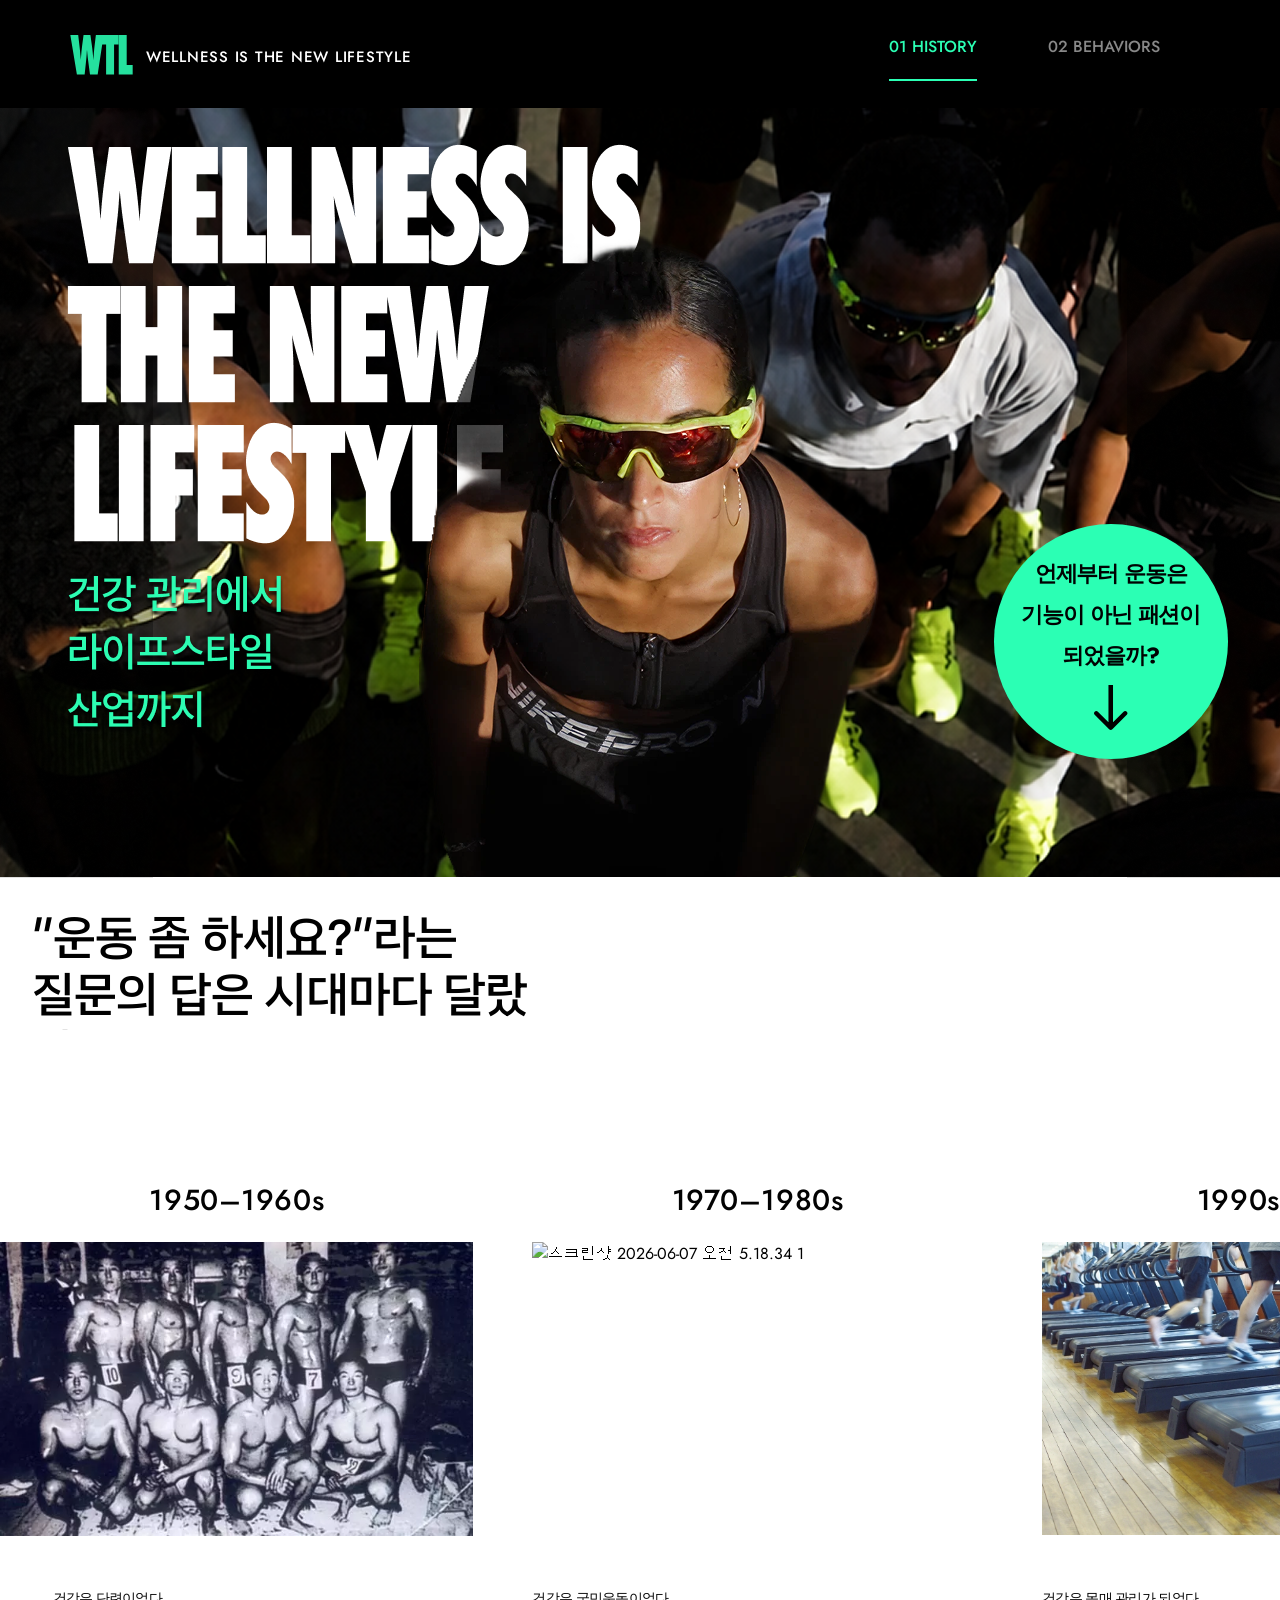
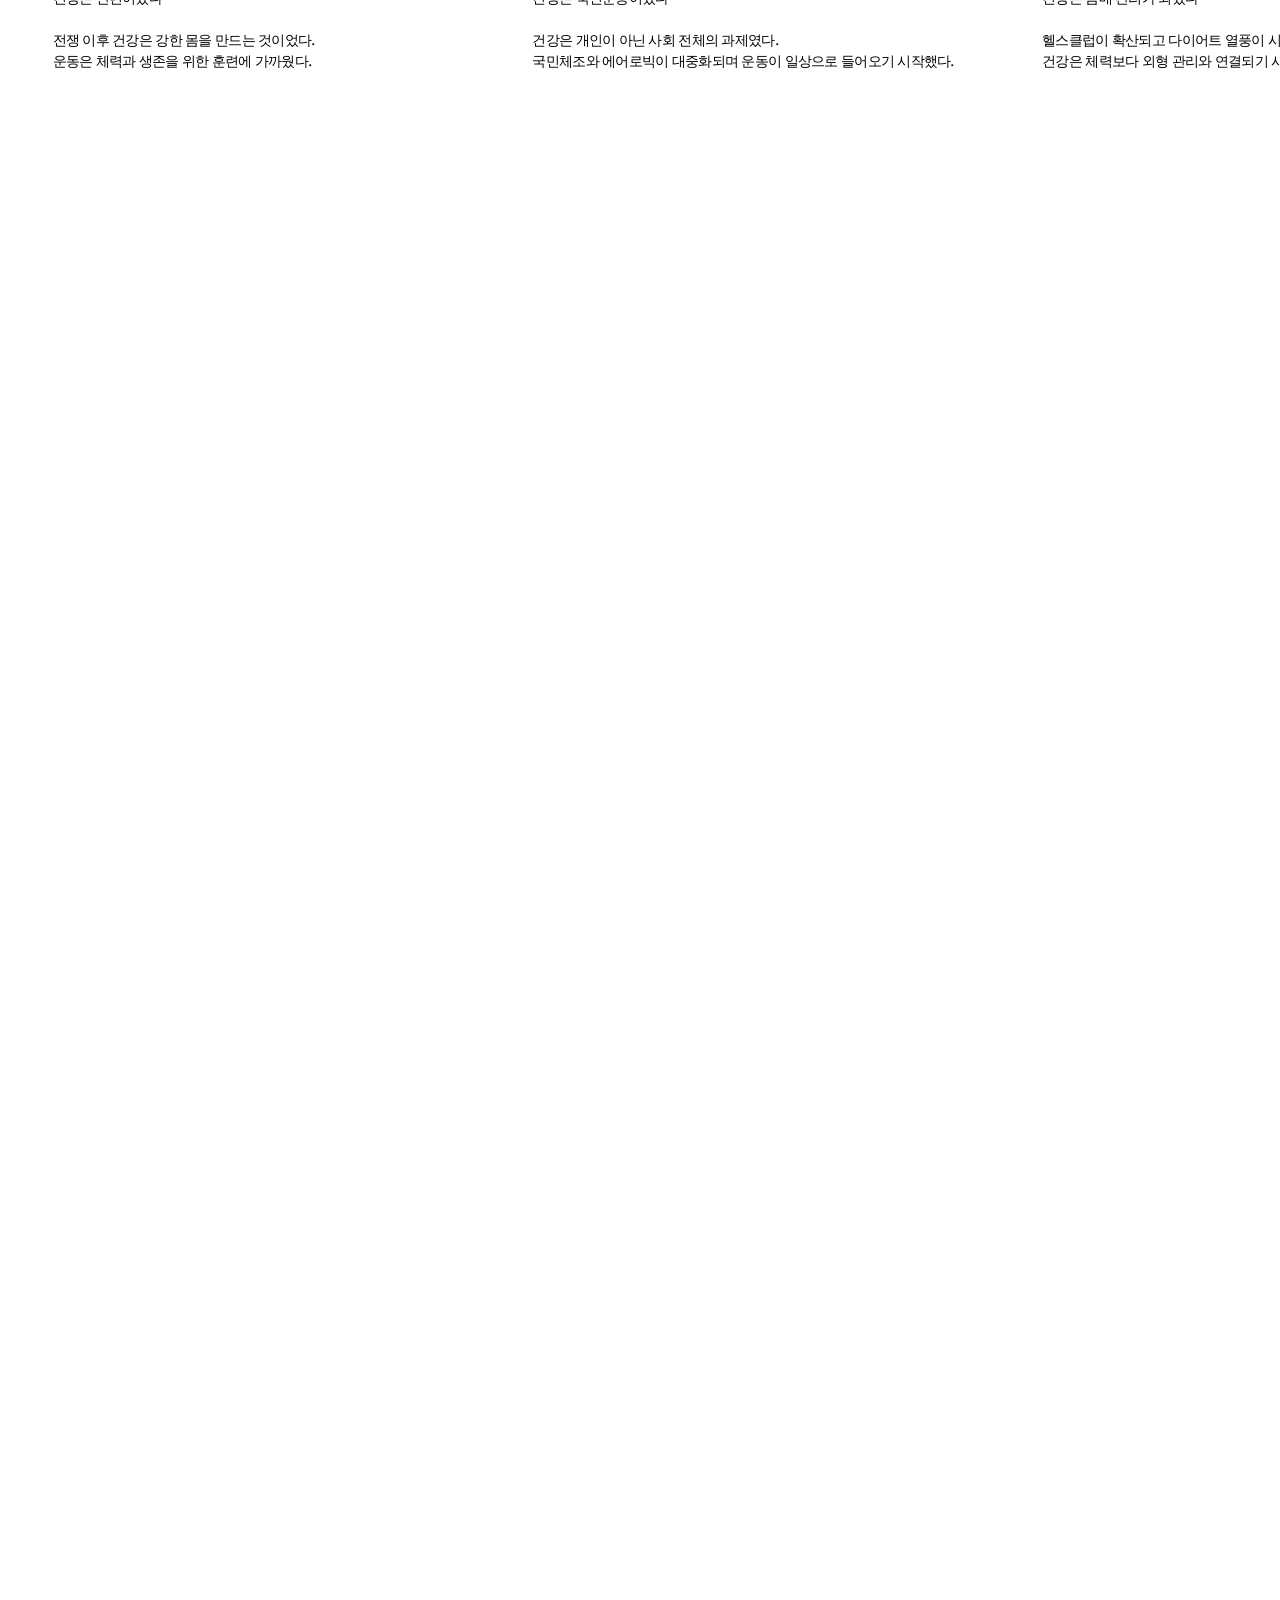
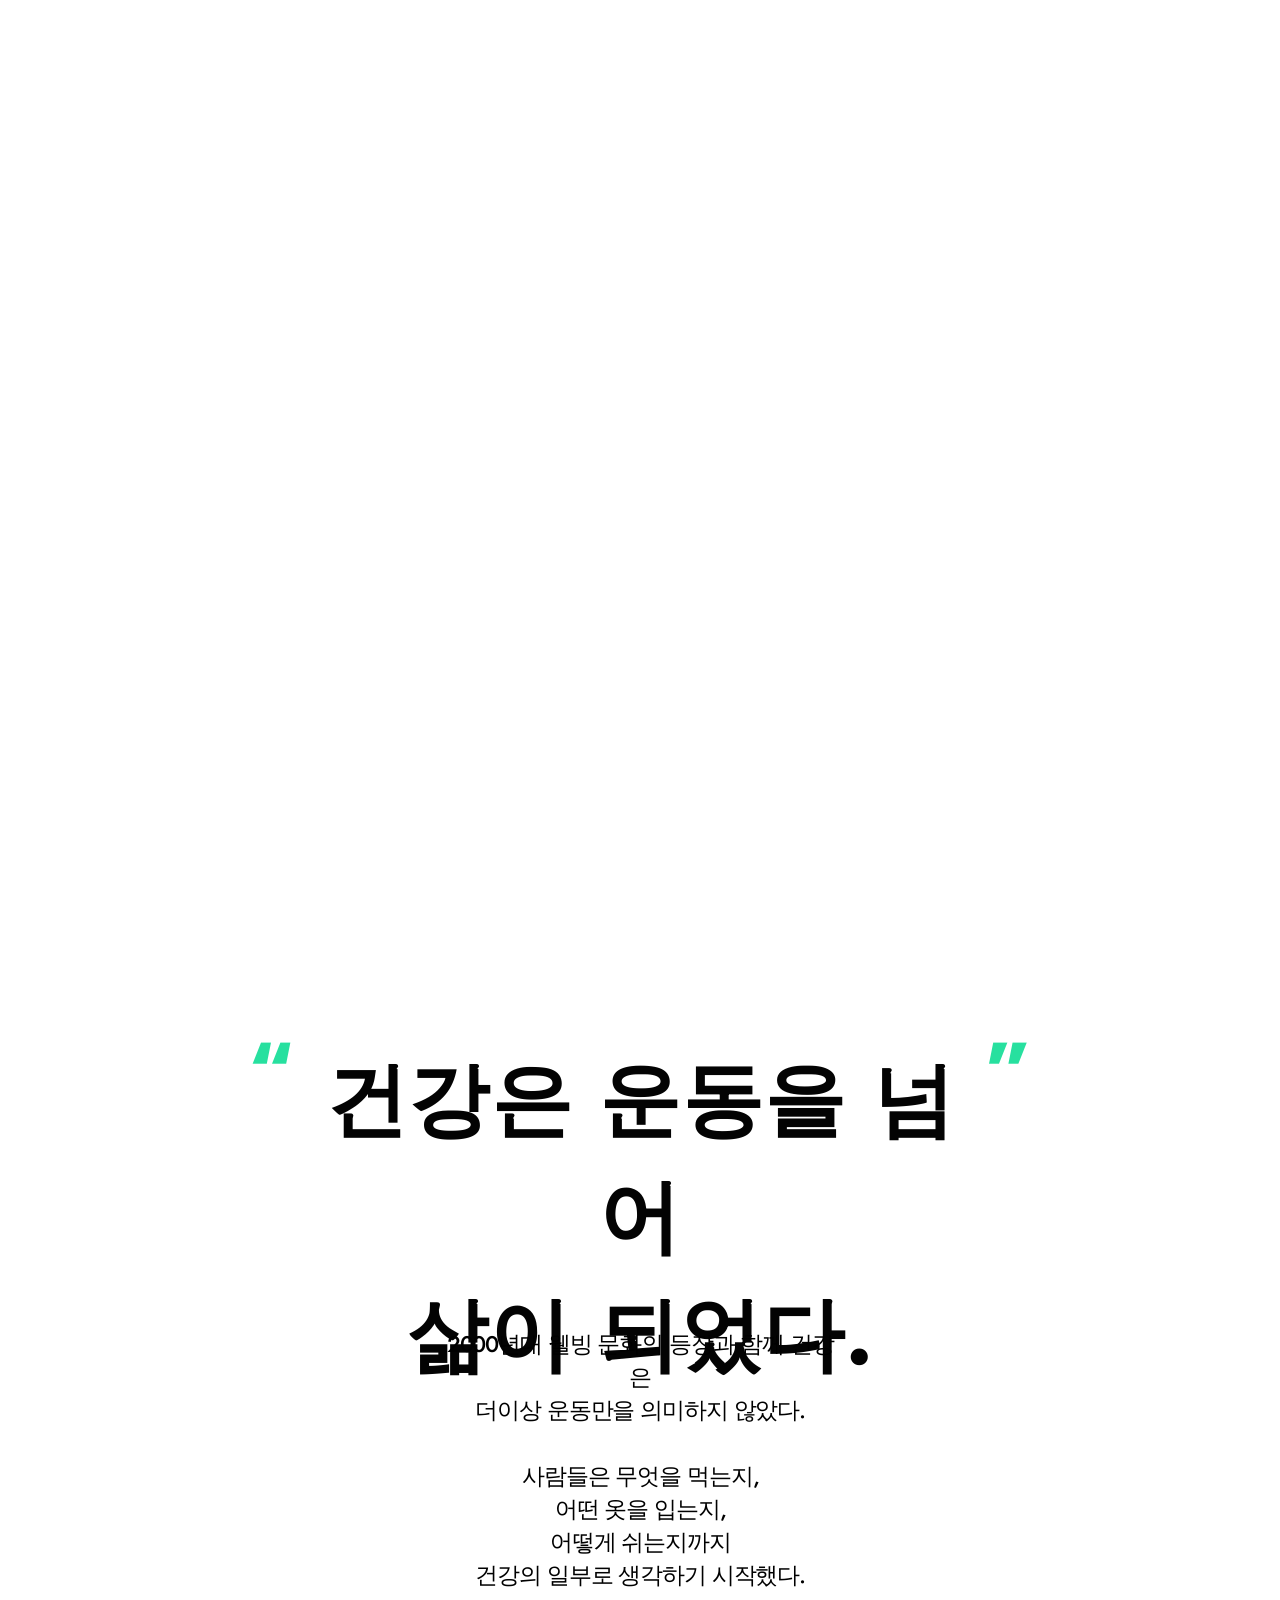
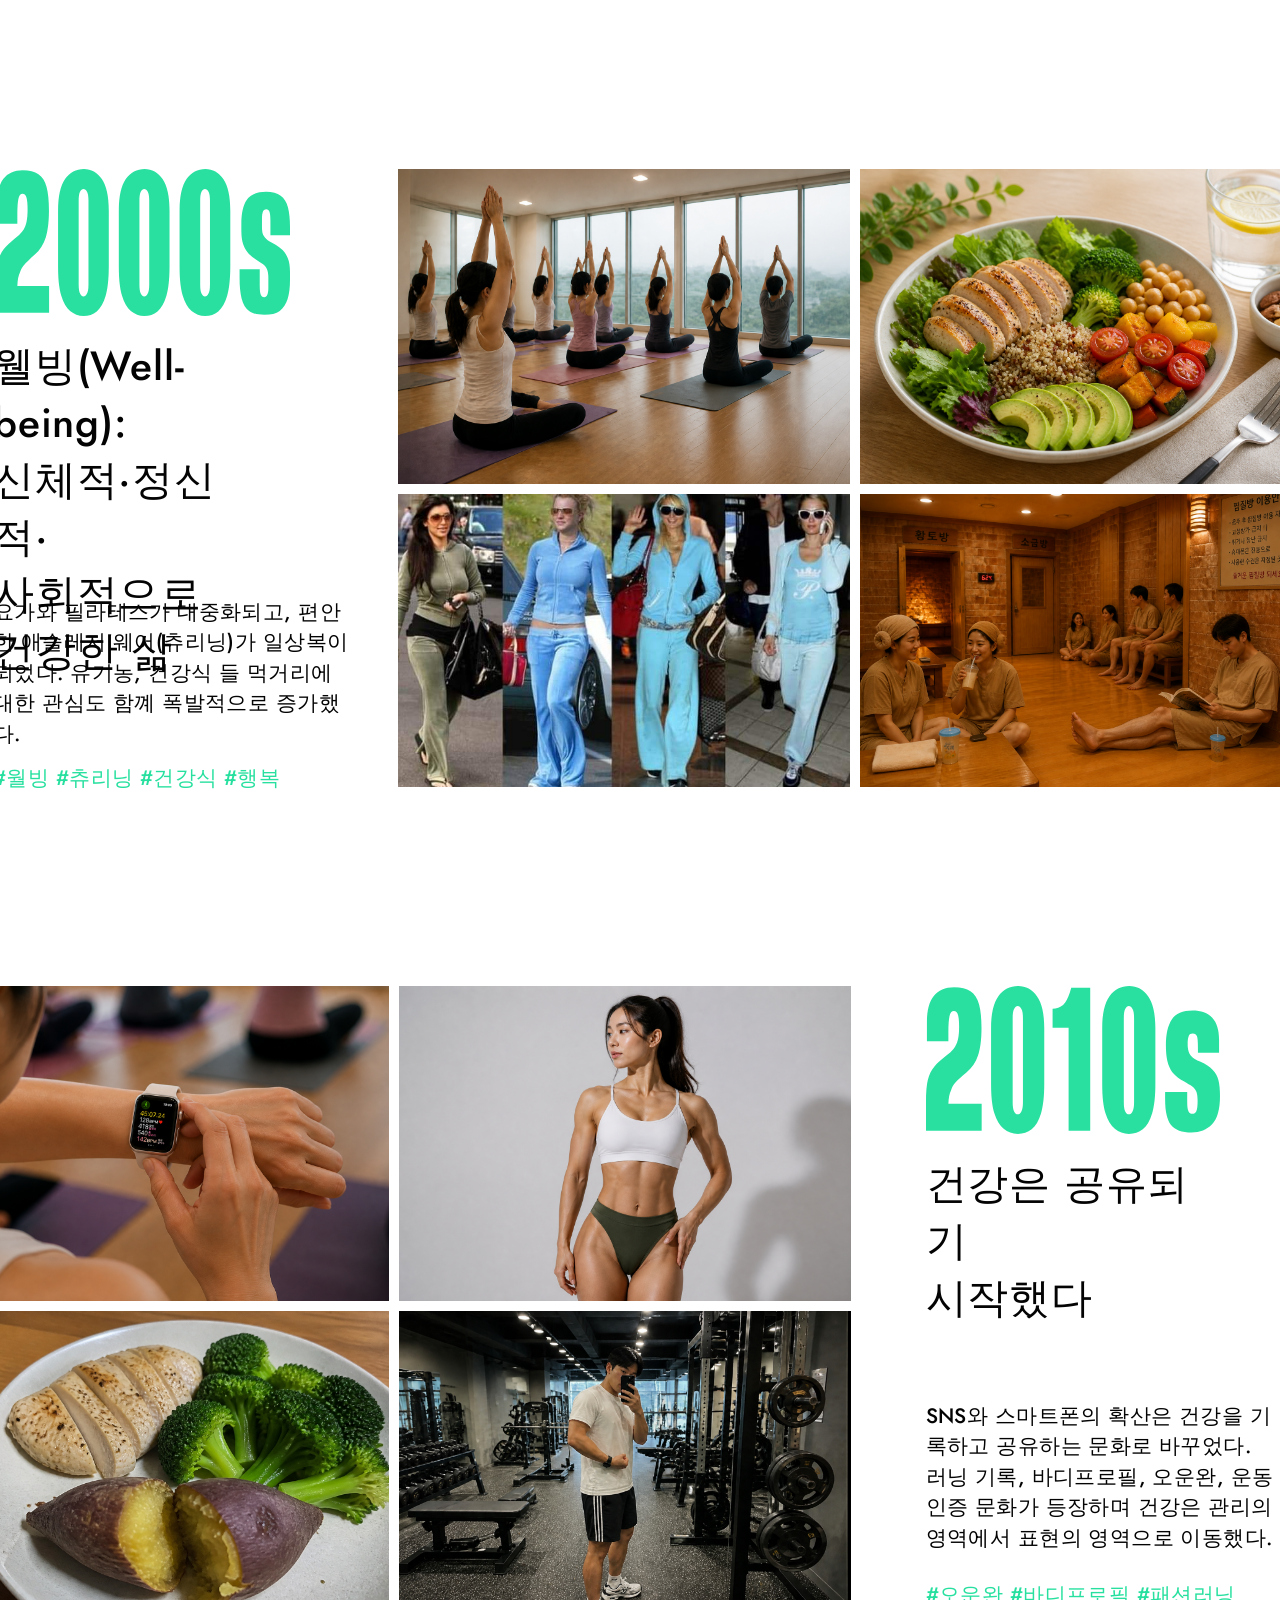
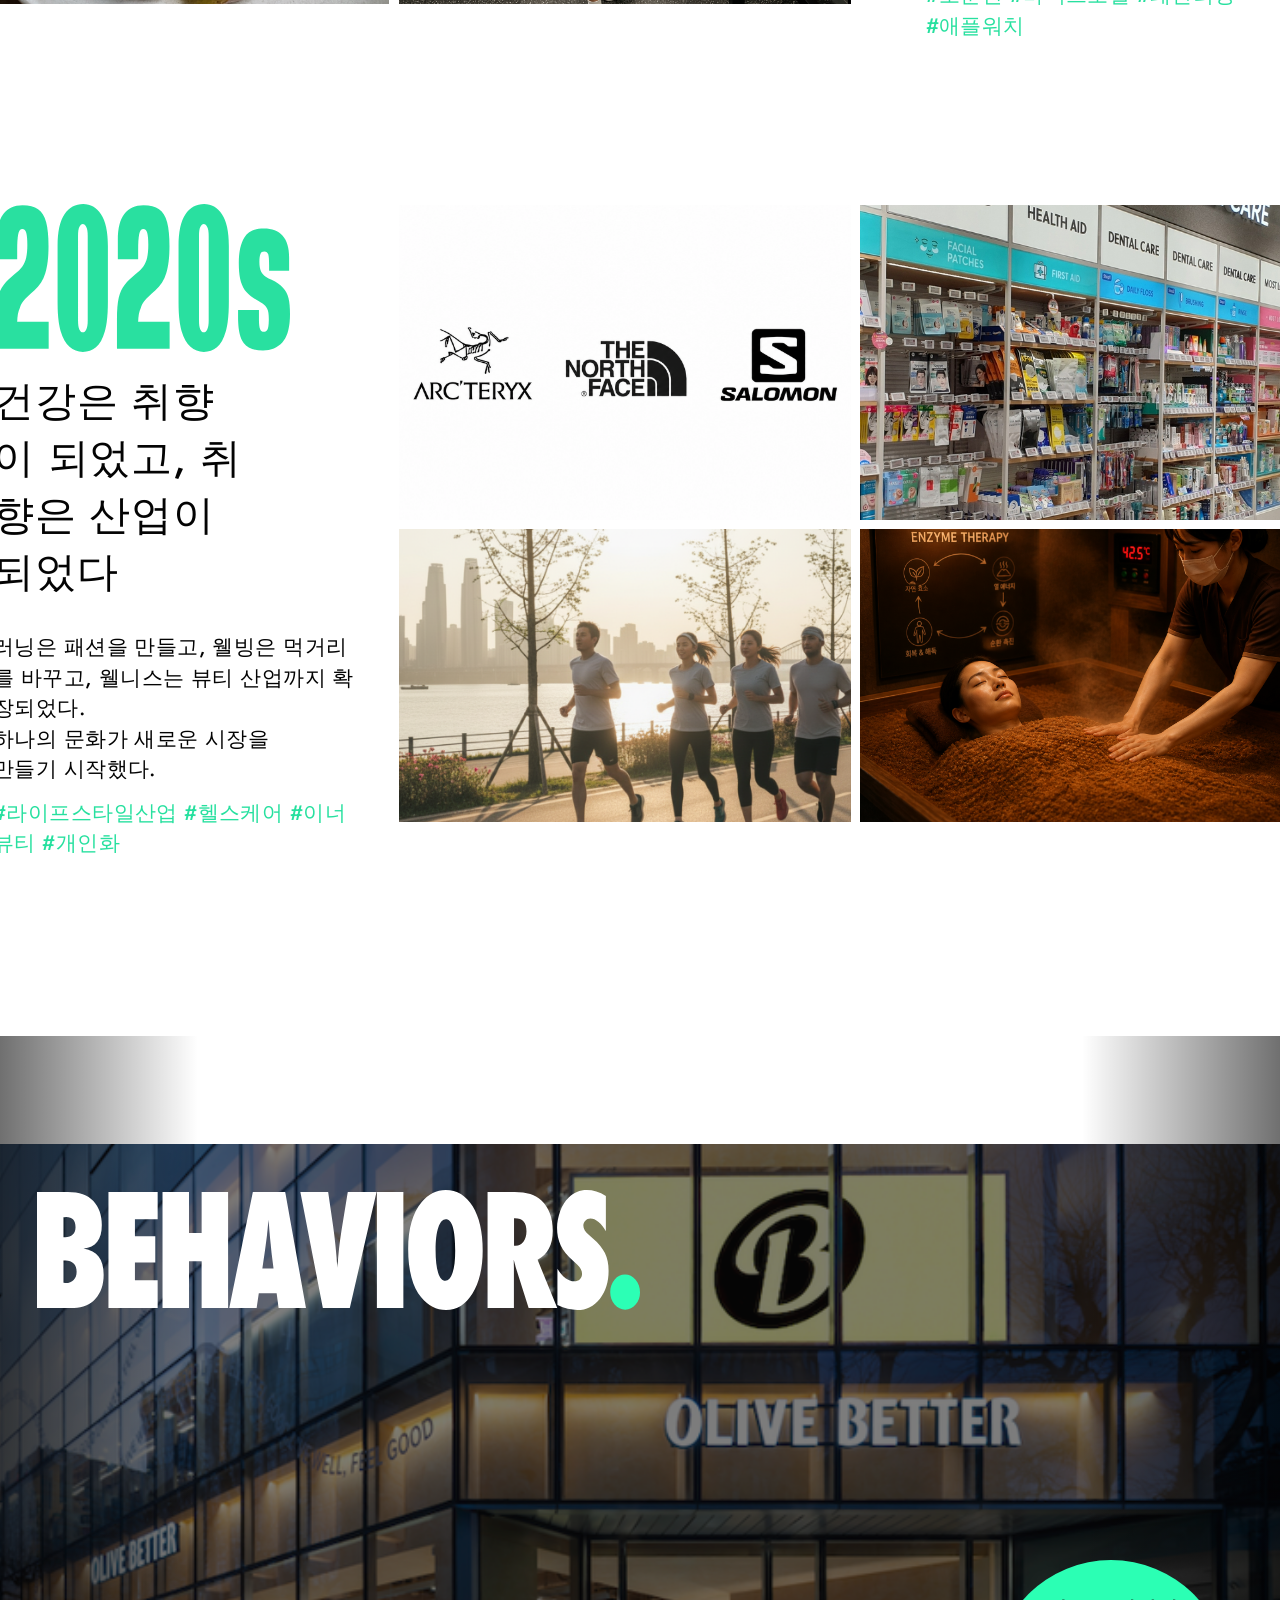
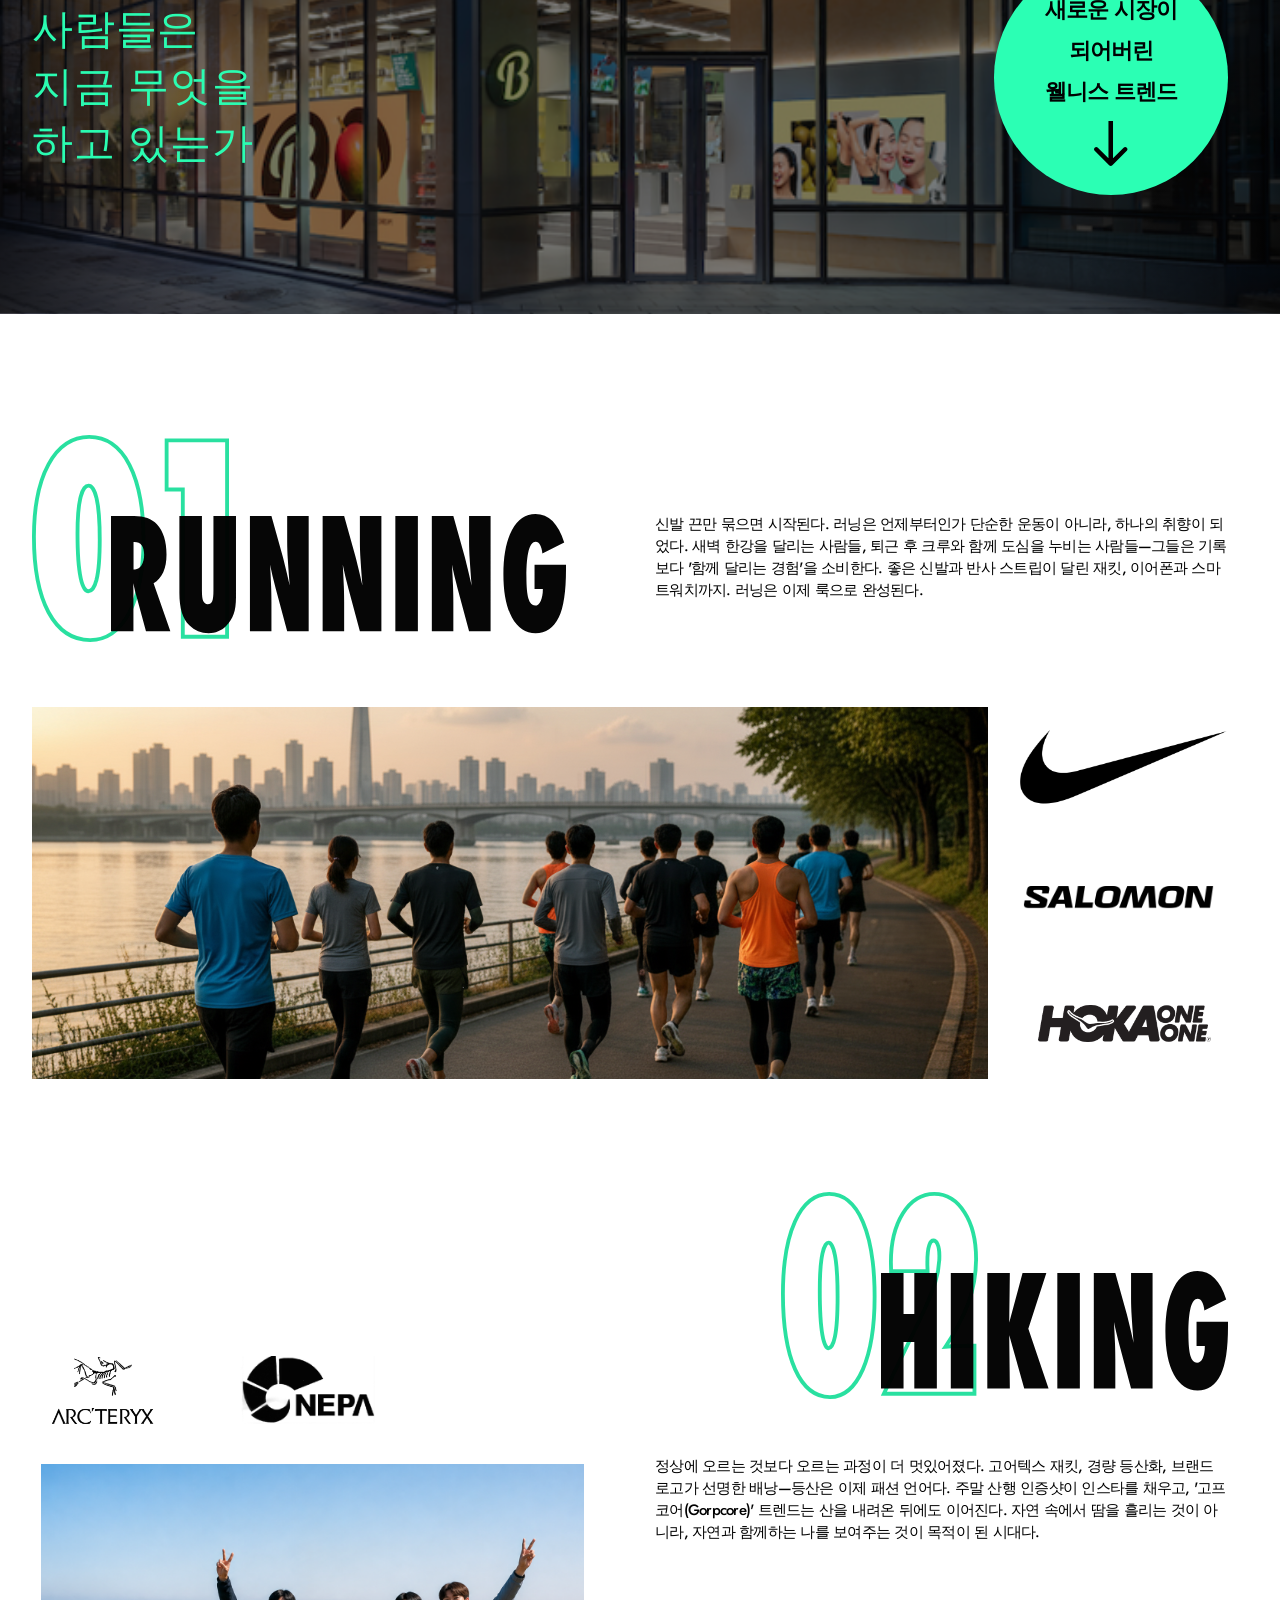
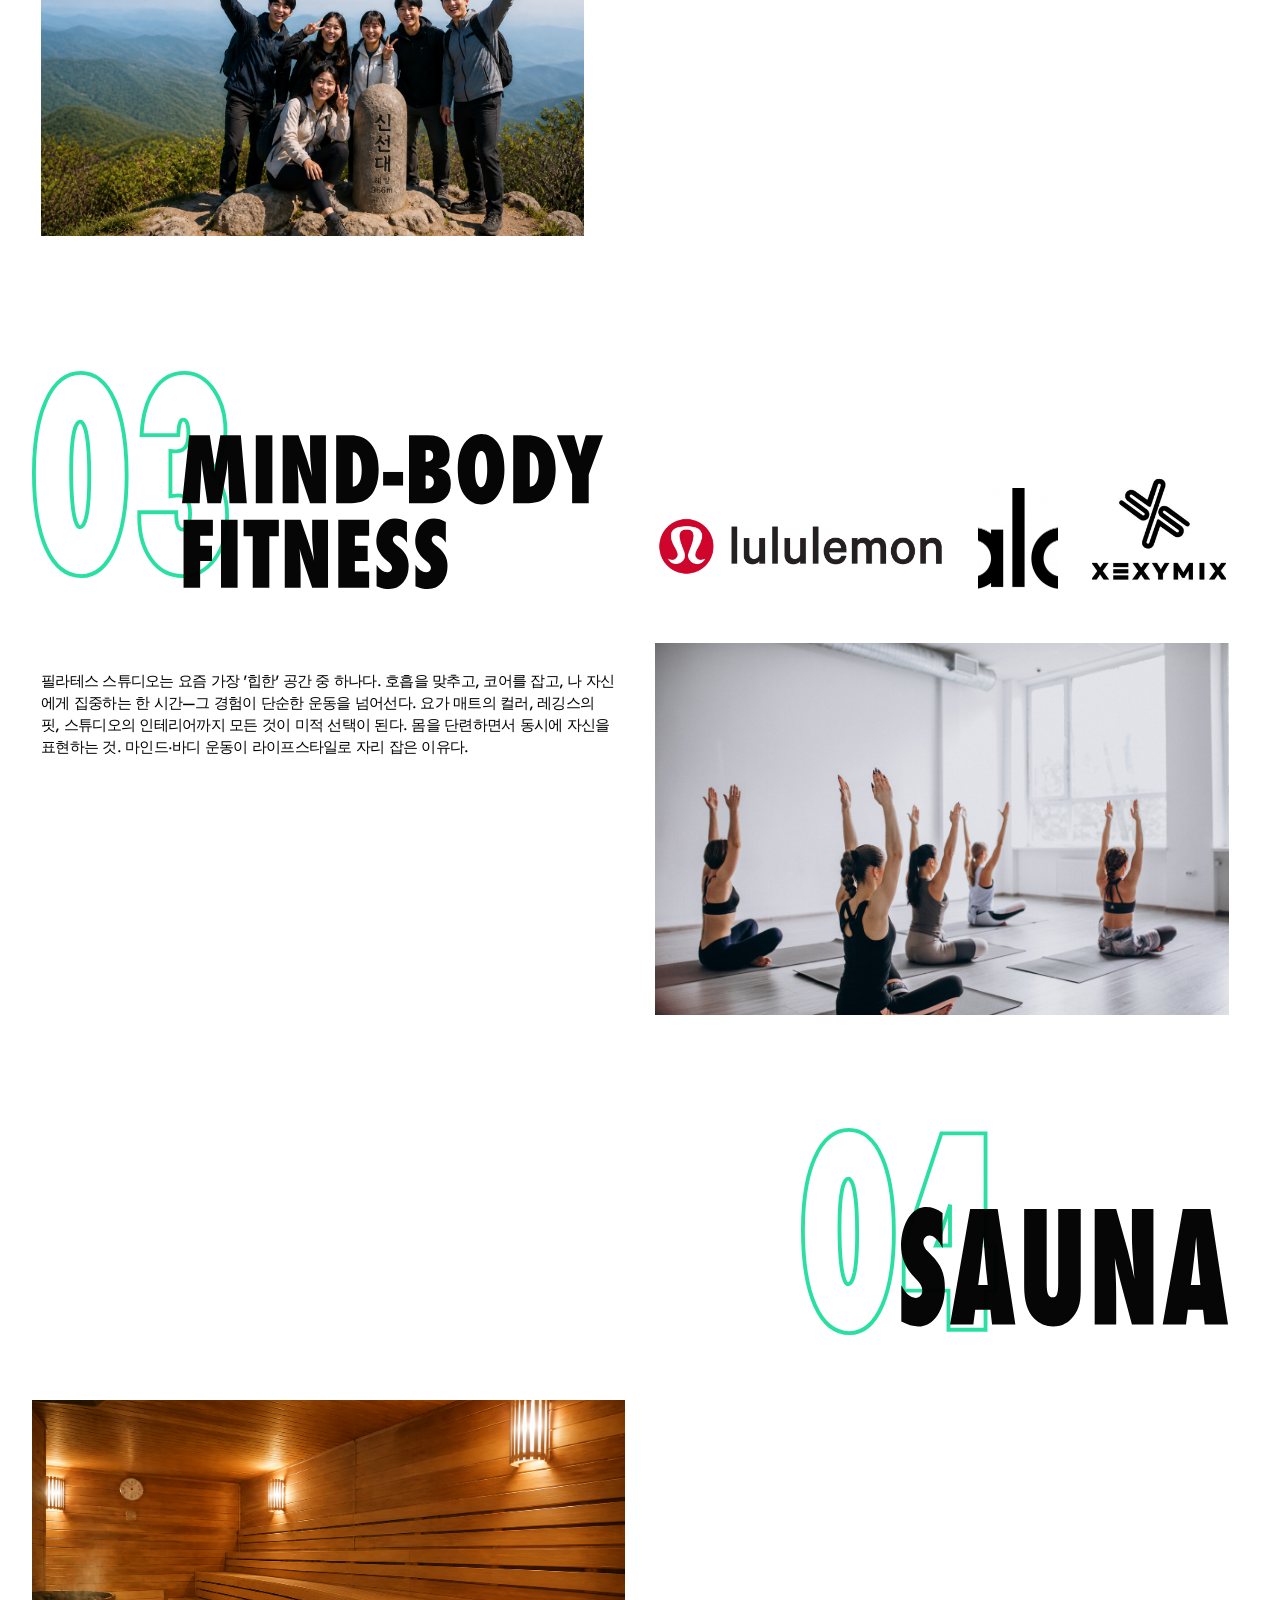
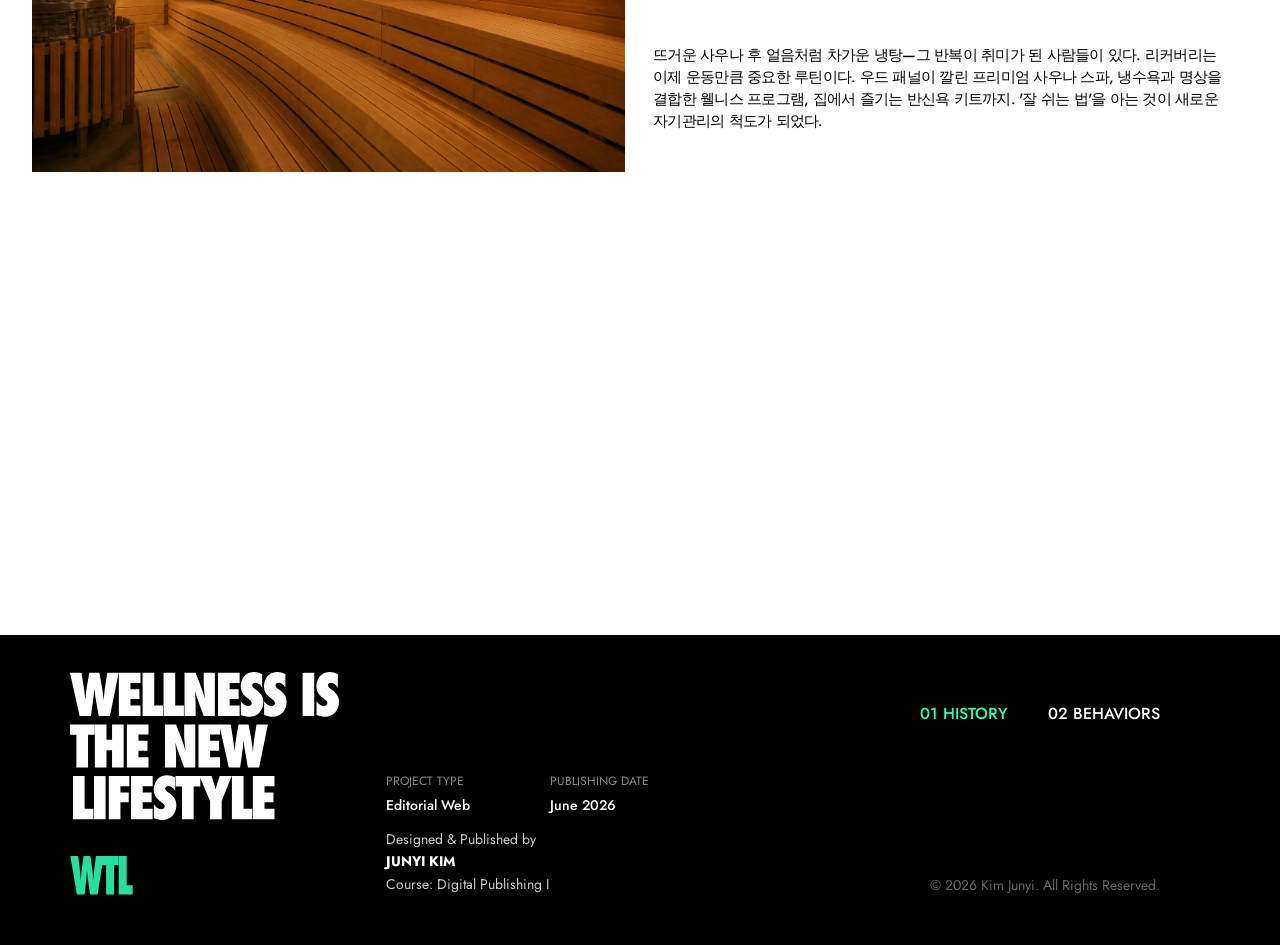
==== index.html @ 5774f0a5 "Remove side vignettes (black gradients)" ====
<!DOCTYPE html>
<html lang="ko">
<head>
    <meta charset="UTF-8">
    <meta name="viewport" content="width=device-width, initial-scale=1.0">
    <title>Wellness is the New Lifestyle</title>
    <link rel="stylesheet" href="style.css">
</head>
<body>

    <!-- ==================== FIXED HEADER (GROUND) ==================== -->
    <header class="site-header">
        <div class="header-container">
            <div class="header-left">
                <img class="logo-wtl" src="images/WTL_5_21.svg" alt="WTL">
                <span class="logo-title">WELLNESS IS THE NEW LIFESTYLE</span>
            </div>
            <div class="header-right">
                <nav class="nav-menu">
                    <a href="#history-section" class="nav-link active" data-target="history">01 history</a>
                    <a href="#behaviors-section" class="nav-link" data-target="behaviors">02 BEHAVIORS</a>
                    <div class="active-line"></div>
                </nav>
            </div>
        </div>
    </header>

    <!-- ==================== MAIN SCROLL CONTENT ==================== -->
    <main class="main-layout">
        
        <!-- SECTION 1: HISTORY -->
        <section id="history-section" class="scroll-section">
            <!-- Hero Background -->
            <div class="hero-bg-wrapper">
                <img class="hero-bg-img" src="images/Group_2.png" alt="Hero Background">
            </div>

            <div class="section-content">
                
        <div id="history-hero-block" class="page-block">
            <div class="block-container">
                <div id="el-5-24" class="auto-layout-frame">
<div id="el-5-25" class="text-content font-t-Futura-800-21">언제부터 운동은 <br>기능이 아닌 패션이 되었을까?</div>
<img id="el-5-26" class="vector-shape" src="images/Arrow_1_5_26.svg" alt="Arrow 1">
</div>
            </div>
        </div>
        <div id="history-intro-block" class="page-block">
            <div class="block-container">
                <div id="el-5-27" class="text-content font-t-42dot-Sans-600-49">“운동 좀 하세요?”라는 <br>질문의 답은 시대마다 달랐다. </div>
            </div>
        </div>
        <div id="history-timeline-section" class="timeline-scroll-section">
            <div class="sticky-viewport">
                <div class="timeline-container">
                    <div class="horizontal-track">
                        <img id="el-5-11" class="image-box" src="images/c0e8958ce94062ff4c18625d4d62f030b6e8b4ab.png" alt="image 8">
<img id="el-5-28" class="image-box" src="images/1b44b159b59e1d60b9171051a29747a0f7db82ce.png" alt="image 6">
<img id="el-5-29" class="image-box" src="images/8c031d59902d4b308d4b3912e5f07e25894e3d68.png" alt="스크린샷 2026-06-07 오전 5.18.34 1">
<div id="el-5-36" class="text-content font-t-Futura-500-28">1950–1960s</div>
<div id="el-5-37" class="text-content font-t-Futura-500-28">1970–1980s</div>
<div id="el-5-38" class="text-content font-t-Futura-500-28">1990s</div>
<div id="el-5-40" class="text-content font-t-Futura-500-14">건강은 단련이었다<br><br>전쟁 이후 건강은 강한 몸을 만드는 것이었다. <br>운동은 체력과 생존을 위한 훈련에 가까웠다.</div>
<div id="el-5-41" class="text-content font-t-Futura-500-14">건강은 국민운동이었다<br><br>건강은 개인이 아닌 사회 전체의 과제였다.<br>국민체조와 에어로빅이 대중화되며 운동이 일상으로 들어오기 시작했다.</div>
<div id="el-5-42" class="text-content font-t-Futura-500-14">건강은 몸매 관리가 되었다<br><br>헬스클럽이 확산되고 다이어트 열풍이 시작됐다. <br>건강은 체력보다 외형 관리와 연결되기 시작했다.</div>
<div id="el-5-43" class="text-content font-t-Futura-500-14">건강은 삶의 질이 되었다<br><br>웰빙 열풍과 함께 건강은 운동을 넘어 라이프스타일로 확장됐다. 몸과 마음의 균형이 중요한 가치가 되었다.</div>
<img id="el-5-68" class="image-box" src="images/92f4619ebed38d41f164fd1dacf6edf28bb53cdd.png" alt="image 9">
<div id="el-5-69" class="text-content font-t-Futura-500-32">2000s</div>
                    </div>
                </div>
            </div>
        </div>
        <div id="history-bridge-block" class="page-block">
            <div class="block-container">
                <div id="el-5-47" class="text-content font-t-Futura-800-80">건강은 운동을 넘어<br>삶이 되었다. </div>
<div id="el-5-48" class="text-content font-t-Futura-800-80">“</div>
<div id="el-5-49" class="text-content font-t-Futura-800-80">”</div>
            </div>
        </div>
        <div id="history-2000s-block" class="page-block">
            <div class="block-container">
                <img id="el-5-39" class="vector-shape" src="images/2000s_5_39.svg" alt="2000s">
<div id="el-5-44" class="text-content font-t-Futura-500-40">웰빙(Well-being):<br>신체적·정신적·<br>사회적으로 <br>건강한 삶</div>
<div id="el-5-50" class="text-content font-t-Futura-500-20">요가와 필라테스가 대중화되고, 편안한 애슬레저 웨어(츄리닝)가 일상복이 되었다. 유기농, 건강식 들 먹거리에 대한 관심도 함꼐 폭발적으로 증가했다.</div>
<div id="el-5-53" class="text-content font-t-Futura-500-20">#월빙 #츄리닝 #건강식 #행복</div>

        <div id="el-5-56" class="trend-card">
            <img class="card-image image-box" src="images/59fff42e4987dd5bf83de0989941a5fbafcb3eef.png" alt="Frame 7">
            <div class="card-overlay">
                <div id="el-5-57" class="text-content font-t-Futura-500-33 card-text">요가, 필라테스의 확산</div>
<div id="el-5-58" class="text-content font-t-Futura-500-18 card-text">균형 잡힌 몸매가 유행하면서, 요가·필라테스가 전국적으로 늘었고, 매일 집에서 따라할 수 있는 TV 홈트레이닝 프로그램과 DVD가 붐을 이뤘다. </div>
            </div>
        </div>
<div id="el-5-65" class="text-content font-t-Futura-500-22">2000년대 웰빙 문화의 등장과 함께 건강은 <br>더이상 운동만을 의미하지 않았다. <br><br>사람들은 무엇을 먹는지, <br>어떤 옷을 입는지, <br>어떻게 쉬는지까지 <br>건강의 일부로 생각하기 시작했다.</div>

        <div id="el-5-70" class="trend-card">
            <img class="card-image image-box" src="images/0455f164fe7d08d4970e0f42b43b2df4b3d140ff.png" alt="Frame 8">
            <div class="card-overlay">
                <div id="el-5-71" class="text-content font-t-Futura-500-33 card-text">웰빙 식품</div>
<div id="el-5-72" class="text-content font-t-Futura-500-18 card-text">유기농과 자연식에 대한 관심이 높아지며 건강한 식문화가 확산되었다.</div>
            </div>
        </div>

        <div id="el-5-79" class="trend-card">
            <img class="card-image image-box" src="images/32af8789209710e3a12432a3c74b85ec3b8fff35.png" alt="Frame 10">
            <div class="card-overlay">
                <div id="el-5-80" class="text-content font-t-Futura-500-33 card-text">애슬레저의 등장</div>
<div id="el-5-81" class="text-content font-t-Futura-500-18 card-text">운동복은 운동을 위한 기능성 의류를 넘어 일상복으로 확장되기 시작했다.</div>
            </div>
        </div>

        <div id="el-5-91" class="trend-card">
            <img class="card-image image-box" src="images/92a06abcb3b5109293c488c2381b5d17a539bc40.png" alt="Frame 9">
            <div class="card-overlay">
                <div id="el-5-92" class="text-content font-t-Futura-500-33 card-text">찜질방</div>
<div id="el-5-93" class="text-content font-t-Futura-500-18 card-text">IMF 외환위기 이후 등장한 대표적인 저렴한 도심 속 복합 여가 공간이었다. 단순히 뜨거운 방에서 땀을 빼는 것을 넘어, 남녀노소 및 연인들이 함께 모여 식당, PC방, 영화관, 만화방 등 다양한 편의시설을 즐길 수 있는 전성기를 맞이했다.</div>
            </div>
        </div>
            </div>
        </div>
        <div id="history-2010s-block" class="page-block">
            <div class="block-container">
                <div id="el-5-46" class="text-content font-t-Futura-500-40">건강은 공유되기 <br>시작했다</div>
<div id="el-5-52" class="text-content font-t-Futura-500-20">SNS와 스마트폰의 확산은 건강을 기록하고 공유하는 문화로 바꾸었다.<br>러닝 기록, 바디프로필, 오운완, 운동 인증 문화가 등장하며 건강은 관리의 영역에서 표현의 영역으로 이동했다.</div>
<div id="el-5-55" class="text-content font-t-Futura-500-20">#오운완 #바디프로필 #패션러닝<br>#애플워치</div>

        <div id="el-5-62" class="trend-card">
            <img class="card-image image-box" src="images/2fc46048a3050557df19e37364f743143ea5e31d.png" alt="Frame 11">
            <div class="card-overlay">
                <div id="el-5-63" class="text-content font-t-Futura-500-33 card-text">스마트 워치</div>
<div id="el-5-64" class="text-content font-t-Futura-500-18 card-text">걸음 수, 심박수, 운동량까지 실시간으로 측정할 수 있게 되면서 건강은 감각이 아닌 수치로 관리되기 시작했다. 사람들은 자신의 몸을 기록하고 분석하는 데 익숙해졌다.</div>
            </div>
        </div>
<img id="el-5-66" class="vector-shape" src="images/2010s_5_66.svg" alt="2010s">

        <div id="el-5-73" class="trend-card">
            <img class="card-image image-box" src="images/b9d13388d992e136c14ec0e96d1bc44a88477213.png" alt="Frame 12">
            <div class="card-overlay">
                <div id="el-5-74" class="text-content font-t-Futura-500-33 card-text">바디프로필의 유행</div>
<div id="el-5-75" class="text-content font-t-Futura-500-18 card-text">건강은 목표가 되었다.<br>단순히 체중을 감량하는 것을 넘어 몸의 변화를 시각적으로 증명하는 문화가 등장했다. 운동은 과정이 아닌 결과를 향한 프로젝트가 되었다.</div>
            </div>
        </div>

        <div id="el-5-76" class="trend-card">
            <img class="card-image image-box" src="images/f1e48c11c6f2511a4957c53dbe341c6aebfee3a3.png" alt="Frame 13">
            <div class="card-overlay">
                <div id="el-5-77" class="text-content font-t-Futura-500-33 card-text">오운완, SNS 운동일상 공유</div>
<div id="el-5-78" class="text-content font-t-Futura-500-18 card-text">건강은 기록되고 공유되기 시작했다.<br>인스타그램과 유튜브의 성장으로 운동은 더 이상 개인의 습관이 아니었다. 사람들은 자신의 운동 과정을 기록하고 공유하며 건강한 라이프스타일을 표현하기 시작했다.</div>
            </div>
        </div>

        <div id="el-5-85" class="trend-card">
            <img class="card-image image-box" src="images/5e80ea3b49d9e6a09c353509731cd8f892c4b039.png" alt="Frame 14">
            <div class="card-overlay">
                <div id="el-5-86" class="text-content font-t-Futura-500-33 card-text">클린 이팅 </div>
<div id="el-5-87" class="text-content font-t-Futura-500-18 card-text">닭가슴살, 프로틴, 다이어트 도시락과 같은 식단 문화가 확산되며 건강은 운동뿐만 아니라 식습관까지 포함하는 개념으로 발전했다. 건강한 식단은 새로운 자기관리 방식이 되었다.</div>
            </div>
        </div>
            </div>
        </div>
        <div id="history-2020s-block" class="page-block">
            <div class="block-container">
                <div id="el-5-45" class="text-content font-t-Futura-500-40">건강은 취향이 되었고, 취향은 산업이 되었다</div>
<div id="el-5-51" class="text-content font-t-Futura-500-20">러닝은 패션을 만들고, 웰빙은 먹거리를 바꾸고, 웰니스는 뷰티 산업까지 확장되었다.<br>하나의 문화가 새로운 시장을 <br>만들기 시작했다.</div>
<div id="el-5-54" class="text-content font-t-Futura-500-20">#라이프스타일산업 #헬스케어 #이너뷰티  #개인화</div>

        <div id="el-5-59" class="trend-card">
            <img class="card-image image-box" src="images/568348b87faec97adbc79ecf48406a9ddbd4fd22.png" alt="Frame 15">
            <div class="card-overlay">
                <div id="el-5-60" class="text-content font-t-Futura-500-33 card-text">고프코어</div>
<div id="el-5-61" class="text-content font-t-Futura-500-18 card-text">운동복은 패션이 되었다. 기능성 의류는 아웃도어를 넘어 일상복으로 확장되었다. 등산과 트레일 문화의 성장과 함께 건강한 라이프스타일을 보여주는 새로운 패션 문화가 등장했다.</div>
            </div>
        </div>
<img id="el-5-67" class="vector-shape" src="images/2020s_5_67.svg" alt="2020s">

        <div id="el-5-82" class="trend-card">
            <img class="card-image image-box" src="images/92538bdc9b0cf4336d71622e2bc413cb95295fbd.png" alt="Frame 18">
            <div class="card-overlay">
                <div id="el-5-83" class="text-content font-t-Futura-500-33 card-text">러닝 문화</div>
<div id="el-5-84" class="text-content font-t-Futura-500-18 card-text">러닝크루와 마라톤 문화가 대중화되며 러닝은 단순한 운동을 넘어 하나의 라이프스타일이 되었다. 사람들은 기록뿐 아니라 함께 달리는 경험을 소비하기 시작했다.</div>
            </div>
        </div>

        <div id="el-5-88" class="trend-card">
            <img class="card-image image-box" src="images/8dcb6b9354af38b4c9ba19d95cd305ecd4a17d0d.png" alt="Frame 19">
            <div class="card-overlay">
                <div id="el-5-89" class="text-content font-t-Futura-500-33 card-text">리커버리 문화</div>
<div id="el-5-90" class="text-content font-t-Futura-500-18 card-text">회복이 새로운 취미가 되었다.<br>사우나, 냉수욕, 명상과 같은 회복 중심 활동이 주목받기 시작했다. 사람들은 운동뿐 아니라 얼마나 잘 쉬고 회복하는지도 중요하게 생각하게 되었다.</div>
            </div>
        </div>

        <div id="el-5-94" class="trend-card">
            <img class="card-image image-box" src="images/cc1f6210691d906311b902ca00079e3067e1fc33.png" alt="Frame 9">
            <div class="card-overlay">
                <div id="el-5-95" class="text-content font-t-Futura-500-33 card-text">이너뷰티</div>
<div id="el-5-96" class="text-content font-t-Futura-500-18 card-text">콜라겐, 유산균, 프로틴 등 건강기능식품 시장이 성장하며 뷰티의 범위는 몸 안까지 확장되었다. 건강해 보이는 것이 새로운 아름다움의 기준이 되었다. 건강이 아름다움과 연결된 것이다.</div>
            </div>
        </div>
            </div>
        </div>
            </div>
        </section>

        <!-- SECTION 2: BEHAVIORS -->
        <section id="behaviors-section" class="scroll-section">
            <!-- Behaviors Hero Background -->
            <div class="hero-bg-wrapper">
                <div class="vignette left-vignette"></div>
                <div class="vignette right-vignette"></div>
                <div class="center-overlay-vignette"></div>
                <img class="hero-bg-img" src="images/957aaef083f406315f3490729421cc9a3f18b1c1.png" alt="Hero Background">
            </div>

            <div class="section-content">
                
    <div id="behaviors-hero-block" class="page-block">
        <div class="block-container">
            <div id="el-5-124" class="auto-layout-frame">
<div id="el-5-125" class="text-content font-t-Futura-800-21">새로운 시장이 <br>되어버린 <br>웰니스 트렌드</div>
<img id="el-5-126" class="vector-shape" src="images/Arrow_1_5_126.svg" alt="Arrow 1">
</div>
<div id="el-5-131" class="text-content font-t-Futura-500-40">사람들은 <br>지금 무엇을 <br>하고 있는가</div>
<img id="el-5-132" class="vector-shape" src="images/BEHAVIORS_5_132.svg" alt="BEHAVIORS.">
        </div>
    </div>
    <div id="behavior-01-block" class="page-block">
        <div class="block-container">
            <img id="el-5-110" class="vector-shape" src="images/01_5_110.svg" alt="01">
<img id="el-5-111" class="vector-shape" src="images/image_6_5_111.svg" alt="image 6">
<div id="el-5-127" class="text-content font-t-Futura-500-15">신발 끈만 묶으면 시작된다. 러닝은 언제부터인가 단순한 운동이 아니라, 하나의 취향이 되었다. 새벽 한강을 달리는 사람들, 퇴근 후 크루와 함께 도심을 누비는 사람들—그들은 기록보다 '함께 달리는 경험'을 소비한다. 좋은 신발과 반사 스트립이 달린 재킷, 이어폰과 스마트워치까지. 러닝은 이제 룩으로 완성된다.</div>
<img id="el-5-133" class="vector-shape" src="images/Vector_5_133.svg" alt="Vector">
<img id="el-5-136" class="image-box" src="images/793483fcf964b18440dd09a39d283eb98f755792.png" alt="image 19">
<img id="el-5-137" class="image-box" src="images/22a87008838cfcff9a7d1171e49cf48a0abd2335.png" alt="image 20">
<img id="el-5-138" class="vector-shape" src="images/image_21_5_138.svg" alt="image 21">
        </div>
    </div>
    <div id="behavior-02-block" class="page-block">
        <div class="block-container">
            <img id="el-5-107" class="vector-shape" src="images/02_5_107.svg" alt="02">
<img id="el-5-112" class="image-box" src="images/c9c7119fa14ea8a309e29f914dc7b08055808276.png" alt="스크린샷 2026-06-07 오전 5.18.34 1">
<div id="el-5-130" class="text-content font-t-Futura-500-15">정상에 오르는 것보다 오르는 과정이 더 멋있어졌다. 고어텍스 재킷, 경량 등산화, 브랜드 로고가 선명한 배낭—등산은 이제 패션 언어다. 주말 산행 인증샷이 인스타를 채우고, '고프코어(Gorpcore)' 트렌드는 산을 내려온 뒤에도 이어진다. 자연 속에서 땀을 흘리는 것이 아니라, 자연과 함께하는 나를 보여주는 것이 목적이 된 시대다.</div>
<img id="el-5-134" class="vector-shape" src="images/Vector_5_134.svg" alt="Vector">
<img id="el-5-139" class="image-box" src="images/cb39fc928b142a44bdfcbb49ddf7daa057be56bb.png" alt="image 22">
<img id="el-5-140" class="image-box" src="images/4942a844dc41abf61b6f084a6e96af364623709a.png" alt="image 23">
        </div>
    </div>
    <div id="behavior-03-block" class="page-block">
        <div class="block-container">
            <img id="el-5-108" class="vector-shape" src="images/03_5_108.svg" alt="03">
<img id="el-5-114" class="image-box" src="images/92f4619ebed38d41f164fd1dacf6edf28bb53cdd.png" alt="image 9">
<div id="el-5-128" class="text-content font-t-Futura-500-15">필라테스 스튜디오는 요즘 가장 '힙한' 공간 중 하나다. 호흡을 맞추고, 코어를 잡고, 나 자신에게 집중하는 한 시간—그 경험이 단순한 운동을 넘어선다. 요가 매트의 컬러, 레깅스의 핏, 스튜디오의 인테리어까지 모든 것이 미적 선택이 된다. 몸을 단련하면서 동시에 자신을 표현하는 것. 마인드·바디 운동이 라이프스타일로 자리 잡은 이유다.</div>
<img id="el-5-141" class="image-box" src="images/3365d6b21ddafed3f7a78deabd871e2d6a75d720.png" alt="image 25">
<img id="el-5-142" class="image-box" src="images/7396ad905cd4073b2f8442ff6e2e365198206a84.png" alt="image 26">
<img id="el-5-143" class="image-box" src="images/353b6816b37032ddafb0cf01b6422e697a950e91.png" alt="image 27">
<img id="el-5-144" class="vector-shape" src="images/MindBody_Fitness_5_144.svg" alt="Mind-Body Fitness">
        </div>
    </div>
    <div id="behavior-04-block" class="page-block">
        <div class="block-container">
            <img id="el-5-109" class="vector-shape" src="images/04_5_109.svg" alt="04">
<img id="el-5-113" class="image-box" src="images/f5ae22c83b7b330be3aa7944349b618baeb43742.png" alt="image 8">
<div id="el-5-129" class="text-content font-t-Futura-500-15">뜨거운 사우나 후 얼음처럼 차가운 냉탕—그 반복이 취미가 된 사람들이 있다. 리커버리는 이제 운동만큼 중요한 루틴이다. 우드 패널이 깔린 프리미엄 사우나 스파, 냉수욕과 명상을 결합한 웰니스 프로그램, 집에서 즐기는 반신욕 키트까지. '잘 쉬는 법'을 아는 것이 새로운 자기관리의 척도가 되었다.</div>
<img id="el-5-135" class="vector-shape" src="images/Vector_5_135.svg" alt="Vector">
        </div>
    </div>
            </div>
        </section>

    </main>

    <!-- ==================== COMMON FOOTER (GROUND) ==================== -->
    <footer class="footer-bar">
        <div class="footer-container">
            <div class="footer-left">
                <img class="footer-logo-title" src="images/WELLNESS_IS_THE_NEW_LIFESTYLE_5_102.svg" alt="WELLNESS IS THE NEW LIFESTYLE">
                <img class="footer-logo-wtl" src="images/WTL_5_101.svg" alt="WTL">
            </div>
            <div class="footer-center">
                <div class="footer-meta">
                    <div class="meta-item">
                        <span class="meta-label">Project Type</span>
                        <span class="meta-val">Editorial Web</span>
                    </div>
                    <div class="meta-item">
                        <span class="meta-label">Publishing Date</span>
                        <span class="meta-val">June 2026</span>
                    </div>
                </div>
                <div class="footer-credits">
                    Designed & Published by<br>
                    <strong>JUNYI KIM</strong><br>
                    Course: Digital Publishing I
                </div>
            </div>
            <div class="footer-right">
                <nav class="footer-nav">
                    <a href="#history-section" class="footer-link nav-link active" data-target="history">01 history</a>
                    <a href="#behaviors-section" class="footer-link nav-link" data-target="behaviors">02 BEHAVIORS</a>
                </nav>
                <div class="footer-copyright">
                    &copy; 2026 Kim Junyi. All Rights Reserved.
                </div>
            </div>
        </div>
    </footer>

    <!-- ==================== TOP BUTTON ==================== -->
    <button id="back-to-top" class="top-button">TOP</button>

    <script src="script.js"></script>
</body>
</html>
---- style.css ----
@import url('https://fonts.googleapis.com/css2?family=42dot+Sans:wght@600&family=Jost:ital,wght@0,100..900;1,100..900&display=swap');

* {
    box-sizing: border-box;
    margin: 0;
    padding: 0;
}

body {
    background-color: #ffffff;
    overflow-x: hidden;
    font-family: 'Jost', sans-serif;
    color: #000000;
}

@media (max-width: 1920px) {
    body {
        zoom: calc(100vw / 1920);
    }
}

/* Common Layout Containers */
.main-layout {
    width: 100%;
    position: relative;
    background-color: #ffffff;
}

.scroll-section {
    position: relative;
    width: 100%;
    background-color: #ffffff;
    overflow: hidden;
}

.section-content {
    position: relative;
    z-index: 2;
}

.page-block {
    position: relative;
    width: 100%;
    background-color: transparent;
}

.block-container {
    position: relative;
    width: 1420px;
    left: 50%;
    transform: translateX(-50%);
    height: 100%;
}

/* Vignette panels and backgrounds */
.hero-bg-wrapper {
    position: absolute;
    top: 0;
    left: 50%;
    transform: translateX(-50%);
    width: 1920px;
    height: 877px;
    z-index: 1;
    pointer-events: none;
}

#behaviors-section .hero-bg-wrapper {
    height: 878px;
}

.vignette {
    position: absolute;
    top: 0;
    height: 877px;
    z-index: 5;
    pointer-events: none;
}

.left-vignette {
    left: -81px;
    width: 518px;
    background: linear-gradient(to right, rgba(0, 0, 0, 1.0) 0%, rgba(0, 0, 0, 1.0) 32%, rgba(0, 0, 0, 0.32) 56%, rgba(0, 0, 0, 0.32) 100%);
}

.right-vignette {
    left: 1411px;
    width: 518px;
    background: linear-gradient(to right, rgba(0, 0, 0, 0.32) 0%, rgba(0, 0, 0, 0.32) 44%, rgba(0, 0, 0, 1.0) 68%, rgba(0, 0, 0, 1.0) 100%);
}

#behaviors-section .left-vignette {
    left: 0px;
    background: linear-gradient(to right, rgba(0, 0, 0, 1.0) 0%, rgba(0, 0, 0, 1.0) 32%, rgba(0, 0, 0, 0) 100%);
}

#behaviors-section .right-vignette {
    left: 1402px;
    background: linear-gradient(to right, rgba(0, 0, 0, 0) 0%, rgba(0, 0, 0, 1.0) 68%, rgba(0, 0, 0, 1.0) 100%);
}

.center-overlay-vignette {
    position: absolute;
    left: 257px;
    top: 108px;
    width: 1420px;
    height: 770px;
    background: rgba(11, 11, 11, 0.53);
    z-index: 4;
}

.hero-bg-img {
    position: absolute;
    left: 69px;
    top: 138px;
    width: 1737.7px;
    height: 770.0px;
    z-index: 1;
    object-fit: cover;
}

#behaviors-section .hero-bg-img {
    left: 257px;
    top: 108px;
    width: 1420px;
    height: 770px;
}

/* FIXED HEADER STYLES */
.site-header {
    position: fixed;
    top: 0;
    left: 0;
    width: 100%;
    height: 107.8px;
    background-color: #000000;
    z-index: 100;
    border-bottom: 1px solid #000000;
}

.header-container {
    position: relative;
    max-width: 1420px;
    width: 100%;
    height: 100%;
    margin: 0 auto;
}

.header-left {
    position: absolute;
    left: 70.2px;
    top: 35.3px;
    display: flex;
    align-items: center;
}

.logo-wtl {
    width: 62.7px;
    height: 39.4px;
    margin-right: 12.9px;
}

.logo-title {
    font-family: 'Jost', sans-serif;
    font-weight: 500;
    font-size: 15.0px;
    color: #ffffff;
    letter-spacing: 0.05em;
    margin-top: 5px;
}

.header-right {
    position: absolute;
    right: 120.0px;
    top: 35.3px;
}

.nav-menu {
    display: flex;
    gap: 71px;
    position: relative;
}

.nav-link {
    font-family: 'Jost', sans-serif;
    font-weight: 500;
    font-size: 16px;
    color: #888888;
    text-decoration: none;
    text-transform: uppercase;
    transition: color 0.3s ease;
    padding-bottom: 8px;
}

.nav-link:hover, .nav-link.active {
    color: #2bffb4;
}

.active-line {
    position: absolute;
    bottom: -15px;
    left: 0;
    width: 78px;
    height: 2px;
    background-color: #2bffb4;
    transition: all 0.3s cubic-bezier(0.25, 0.8, 0.25, 1);
}

/* STICKY HORIZONTAL SCROLL TIMELINE */
.timeline-scroll-section {
    position: relative;
    width: 100%;
    height: 350vh;
}

.sticky-viewport {
    position: sticky;
    top: 0;
    width: 100%;
    height: 100vh;
    overflow: hidden;
    display: flex;
    align-items: center;
    background-color: #ffffff;
}

.timeline-container {
    position: relative;
    width: 100%;
    max-width: 1420px;
    margin: 0 auto;
    height: 650px;
}

.horizontal-track {
    position: relative;
    width: 100%;
    height: 100%;
    transform: translateX(234px);
    transition: transform 0.1s linear;
}

/* TOP BUTTON STYLES */
.top-button {
    position: fixed;
    right: 40px;
    bottom: 40px;
    width: 60px;
    height: 60px;
    border-radius: 50%;
    background-color: #2bffb4;
    color: #000000;
    border: none;
    font-family: 'Jost', sans-serif;
    font-weight: 600;
    font-size: 14px;
    cursor: pointer;
    z-index: 1000;
    box-shadow: 0 4px 15px rgba(0, 0, 0, 0.2);
    display: none;
    justify-content: center;
    align-items: center;
    transition: background-color 0.3s ease, transform 0.3s ease, opacity 0.3s ease;
}

.top-button:hover {
    background-color: #20d898;
    transform: translateY(-3px) scale(1.05);
}

.top-button.visible {
    display: flex;
}

/* COMMON FOOTER STYLES */
.footer-bar {
    width: 100%;
    height: 310px;
    background-color: #000000;
    color: #ffffff;
    position: relative;
    z-index: 10;
}

.footer-container {
    position: relative;
    max-width: 1420px;
    width: 100%;
    height: 100%;
    margin: 0 auto;
}

.footer-left {
    position: absolute;
    left: 70.2px;
    top: 37px;
    height: 223px;
    display: flex;
    flex-direction: column;
    justify-content: space-between;
}

.footer-logo-title {
    height: 148px;
    width: 269px;
    object-fit: contain;
}

.footer-logo-wtl {
    width: 62.7px;
    height: 39.4px;
}

.footer-center {
    position: absolute;
    left: 386.0px;
    top: 137px;
    display: flex;
    flex-direction: column;
    justify-content: space-between;
    height: 123px;
}

.footer-meta {
    display: flex;
    gap: 80px;
}

.meta-item {
    display: flex;
    flex-direction: column;
    gap: 5px;
}

.meta-label {
    font-size: 12px;
    color: #888888;
    text-transform: uppercase;
}

.meta-val {
    font-size: 14px;
    font-weight: 500;
}

.footer-credits {
    font-size: 14px;
    line-height: 1.6;
    color: #cccccc;
}

.footer-credits strong {
    color: #ffffff;
}

.footer-right {
    position: absolute;
    right: 120.0px;
    top: 67px;
    height: 193px;
    display: flex;
    flex-direction: column;
    justify-content: space-between;
    align-items: flex-end;
}

.footer-nav {
    display: flex;
    gap: 40px;
}

.footer-link {
    font-size: 16px;
    text-transform: uppercase;
    text-decoration: none;
    color: #ffffff;
}

.footer-link.active {
    color: #2bffb4;
}

.footer-copyright {
    font-size: 14px;
    color: #666666;
}

/* Image and Vector Elements */
.image-box {
    object-fit: cover;
}

.vector-shape {
    object-fit: contain;
}

/* CARD HOVER INTERACTIONS */
.trend-card {
    overflow: hidden;
    position: absolute;
    cursor: pointer;
    background-color: #000000;
    transition: box-shadow 0.4s ease;
}

.trend-card:hover {
    box-shadow: 0 12px 30px rgba(0, 0, 0, 0.15);
}

.card-image {
    width: 100%;
    height: 100%;
    position: absolute;
    left: 0;
    top: 0;
    transition: transform 0.6s cubic-bezier(0.25, 0.46, 0.45, 0.94);
    z-index: 1;
}

.trend-card:hover .card-image {
    transform: scale(1.04);
}

.card-overlay {
    position: absolute;
    left: 0;
    top: 0;
    width: 100%;
    height: 100%;
    background-color: rgba(0, 0, 0, 0.76);
    opacity: 0;
    transition: opacity 0.4s cubic-bezier(0.25, 0.46, 0.45, 0.94);
    z-index: 2;
    padding: 30px;
}

.trend-card:hover .card-overlay {
    opacity: 1;
}

/* Slide and Fade In Title and Description on Hover */
.trend-card:hover .card-text {
    opacity: 1 !important;
    transform: translateY(-10px) !important;
}

/* Typography styles */

.font-t-42dot-Sans-600-49 {
    font-family: '42dot Sans', 'Jost', sans-serif;
    font-weight: 600;
    font-size: 49.80px;
    line-height: 57.27px;
    letter-spacing: -1.00px;
}

.font-t-Futura-500-14 {
    font-family: 'Futura', 'Jost', sans-serif;
    font-weight: 500;
    font-size: 14.49px;
    line-height: 21.15px;
    letter-spacing: -0.72px;
}

.font-t-Futura-500-15 {
    font-family: 'Futura', 'Jost', sans-serif;
    font-weight: 500;
    font-size: 15.00px;
    line-height: 21.90px;
    letter-spacing: -0.75px;
}

.font-t-Futura-500-18 {
    font-family: 'Futura', 'Jost', sans-serif;
    font-weight: 500;
    font-size: 18.11px;
    line-height: 25.35px;
    letter-spacing: 0.36px;
}

.font-t-Futura-500-20 {
    font-family: 'Futura', 'Jost', sans-serif;
    font-weight: 500;
    font-size: 20.83px;
    line-height: 30.41px;
    letter-spacing: 0.42px;
}

.font-t-Futura-500-22 {
    font-family: 'Futura', 'Jost', sans-serif;
    font-weight: 500;
    font-size: 22.64px;
    line-height: 33.05px;
    letter-spacing: -1.13px;
}

.font-t-Futura-500-28 {
    font-family: 'Futura', 'Jost', sans-serif;
    font-weight: 500;
    font-size: 28.98px;
    line-height: 42.30px;
    letter-spacing: 0.58px;
}

.font-t-Futura-500-32 {
    font-family: 'Futura', 'Jost', sans-serif;
    font-weight: 500;
    font-size: 32.00px;
    line-height: 46.72px;
    letter-spacing: 0.64px;
}

.font-t-Futura-500-33 {
    font-family: 'Futura', 'Jost', sans-serif;
    font-weight: 500;
    font-size: 33.50px;
    line-height: 46.90px;
    letter-spacing: 0.67px;
}

.font-t-Futura-500-40 {
    font-family: 'Futura', 'Jost', sans-serif;
    font-weight: 500;
    font-size: 40.75px;
    line-height: 57.04px;
    letter-spacing: 0.81px;
}

.font-t-Futura-800-21 {
    font-family: 'Futura', 'Jost', sans-serif;
    font-weight: 800;
    font-size: 21.73px;
    line-height: 41.07px;
    letter-spacing: -1.09px;
}

.font-t-Futura-800-80 {
    font-family: 'Futura', 'Jost', sans-serif;
    font-weight: 800;
    font-size: 80.59px;
    line-height: 117.66px;
    letter-spacing: 1.61px;
}

#history-hero-block { height: 900px; }
#history-intro-block { height: 130px; }
#history-bridge-block { height: 340px; }
#history-2000s-block { height: 1260px; }
#history-2010s-block { height: 820px; }
#history-2020s-block { height: 836px; }
#behaviors-hero-block { height: 992px; }
#behavior-01-block { height: 764px; }
#behavior-02-block { height: 779px; }
#behavior-03-block { height: 757px; }
#behavior-04-block { height: 1107px; }
#el-5-8 {
    position: absolute;
    left: 101.9px;
    top: 575.9px;
    width: 212.8px;
    height: 151.2px;
    opacity: 0.990;
}

#el-5-11 {
    position: absolute;
    left: 808.2px;
    top: 87.0px;
    width: 393.4px;
    height: 293.1px;
}

#el-5-19 {
    position: absolute;
    left: 101.9px;
    top: 144.9px;
    width: 572.3px;
    height: 398.4px;
}

#el-5-25 {
    opacity: 0.990;
    color: rgb(0, 0, 0);
    text-align: center;
    width: 100%;
}

#el-5-26 {
}

#el-5-24 {
    position: absolute;
    left: 1063.5px;
    top: 524.3px;
    width: 234.5px;
    height: 234.5px;
    display: flex;
    flex-direction: column;
    justify-content: center;
    align-items: center;
    gap: 9px;
    padding: 25px;
    text-align: center;
    background-color: rgb(43, 255, 180);
    border-radius: 50%;
}

#el-5-27 {
    position: absolute;
    left: 101.9px;
    top: 8.8px;
    width: 559.0px;
    height: 114.0px;
    color: rgb(0, 0, 0);
}

#el-5-28 {
    position: absolute;
    left: -234.0px;
    top: 87.0px;
    width: 473.4px;
    height: 293.5px;
}

#el-5-29 {
    position: absolute;
    left: 298.4px;
    top: 87.0px;
    width: 451.3px;
    height: 293.1px;
}

#el-5-36 {
    position: absolute;
    left: -111.8px;
    top: 23.6px;
    width: 229.1px;
    height: 42.0px;
    opacity: 0.990;
    color: rgb(0, 0, 0);
    text-align: center;
}

#el-5-37 {
    position: absolute;
    left: 408.9px;
    top: 23.6px;
    width: 229.1px;
    height: 42.0px;
    opacity: 0.990;
    color: rgb(0, 0, 0);
    text-align: center;
}

#el-5-38 {
    position: absolute;
    left: 889.7px;
    top: 23.6px;
    width: 229.1px;
    height: 42.0px;
    opacity: 0.990;
    color: rgb(0, 0, 0);
    text-align: center;
}

#el-5-39 {
    position: absolute;
    left: 65.7px;
    top: 448.7px;
    width: 294.3px;
    height: 147.6px;
    opacity: 0.990;
}

#el-5-40 {
    position: absolute;
    left: -181.5px;
    top: 432.0px;
    width: 421.0px;
    height: 112.0px;
    opacity: 0.990;
    color: rgb(0, 0, 0);
}

#el-5-41 {
    position: absolute;
    left: 298.4px;
    top: 432.0px;
    width: 450.9px;
    height: 138.0px;
    opacity: 0.990;
    color: rgb(0, 0, 0);
}

#el-5-42 {
    position: absolute;
    left: 808.2px;
    top: 432.0px;
    width: 393.0px;
    height: 112.0px;
    opacity: 0.990;
    color: rgb(0, 0, 0);
}

#el-5-43 {
    position: absolute;
    left: 1260.0px;
    top: 432.0px;
    width: 393.0px;
    height: 112.0px;
    opacity: 0.990;
    color: rgb(0, 0, 0);
}

#el-5-44 {
    position: absolute;
    left: 63.0px;
    top: 617.2px;
    width: 253.0px;
    height: 228.0px;
    opacity: 0.990;
    color: rgb(0, 0, 0);
}

#el-5-45 {
    position: absolute;
    left: 63.0px;
    top: 172.4px;
    width: 253.0px;
    height: 228.0px;
    opacity: 0.990;
    color: rgb(0, 0, 0);
}

#el-5-46 {
    position: absolute;
    left: 995.6px;
    top: 174.8px;
    width: 286.0px;
    height: 114.0px;
    opacity: 0.990;
    color: rgb(0, 0, 0);
}

#el-5-47 {
    position: absolute;
    left: 382.0px;
    top: 61.6px;
    width: 657.0px;
    height: 236.0px;
    opacity: 0.990;
    color: rgb(0, 0, 0);
    text-align: center;
}

#el-5-48 {
    position: absolute;
    left: 315.0px;
    top: 32.7px;
    width: 52.0px;
    height: 118.0px;
    opacity: 0.990;
    color: rgb(37, 224, 158);
    text-align: center;
}

#el-5-49 {
    position: absolute;
    left: 1053.0px;
    top: 32.7px;
    width: 52.0px;
    height: 118.0px;
    opacity: 0.990;
    color: rgb(37, 224, 158);
    text-align: center;
}

#el-5-50 {
    position: absolute;
    left: 63.0px;
    top: 877.0px;
    width: 363.1px;
    height: 201.9px;
    opacity: 0.990;
    color: rgb(0, 0, 0);
}

#el-5-51 {
    position: absolute;
    left: 63.0px;
    top: 432.3px;
    width: 363.1px;
    height: 201.9px;
    opacity: 0.990;
    color: rgb(0, 0, 0);
}

#el-5-52 {
    position: absolute;
    left: 995.6px;
    top: 421.0px;
    width: 363.1px;
    height: 201.9px;
    opacity: 0.990;
    color: rgb(0, 0, 0);
}

#el-5-53 {
    position: absolute;
    left: 63.0px;
    top: 1042.7px;
    width: 363.1px;
    height: 201.9px;
    opacity: 0.990;
    color: rgb(37, 224, 158);
}

#el-5-54 {
    position: absolute;
    left: 63.0px;
    top: 598.0px;
    width: 363.1px;
    height: 201.9px;
    opacity: 0.990;
    color: rgb(37, 224, 158);
}

#el-5-55 {
    position: absolute;
    left: 995.6px;
    top: 600.4px;
    width: 363.1px;
    height: 201.9px;
    opacity: 0.990;
    color: rgb(37, 224, 158);
}

#el-5-57 {
    position: absolute;
    left: 39.8px;
    top: 42.6px;
    width: 306.0px;
    height: 47.0px;
    opacity: 0;
    transition: all 0.4s cubic-bezier(0.25, 0.46, 0.45, 0.94);
    color: rgb(255, 255, 255);
}

#el-5-58 {
    position: absolute;
    left: 39.8px;
    top: 112.3px;
    width: 372.1px;
    height: 57.0px;
    opacity: 0;
    transition: all 0.4s cubic-bezier(0.25, 0.46, 0.45, 0.94);
    color: rgb(255, 255, 255);
}

#el-5-56 {
    position: absolute;
    left: 468.0px;
    top: 449.0px;
    width: 452.0px;
    height: 315.0px;
}

#el-5-60 {
    position: absolute;
    left: 39.8px;
    top: 42.6px;
    width: 126.0px;
    height: 47.0px;
    opacity: 0;
    transition: all 0.4s cubic-bezier(0.25, 0.46, 0.45, 0.94);
    color: rgb(255, 255, 255);
}

#el-5-61 {
    position: absolute;
    left: 39.8px;
    top: 112.3px;
    width: 372.1px;
    height: 57.0px;
    opacity: 0;
    transition: all 0.4s cubic-bezier(0.25, 0.46, 0.45, 0.94);
    transition-delay: 0.05s;
    color: rgb(255, 255, 255);
}

#el-5-59 {
    position: absolute;
    left: 469.0px;
    top: 5.0px;
    width: 452.0px;
    height: 315.0px;
}

#el-5-63 {
    position: absolute;
    left: 39.8px;
    top: 42.6px;
    width: 165.0px;
    height: 47.0px;
    opacity: 0;
    transition: all 0.4s cubic-bezier(0.25, 0.46, 0.45, 0.94);
    color: rgb(255, 255, 255);
}

#el-5-64 {
    position: absolute;
    left: 39.8px;
    top: 112.3px;
    width: 372.1px;
    height: 57.0px;
    opacity: 0;
    transition: all 0.4s cubic-bezier(0.25, 0.46, 0.45, 0.94);
    transition-delay: 0.05s;
    color: rgb(255, 255, 255);
}

#el-5-62 {
    position: absolute;
    left: 7.0px;
    top: 6.0px;
    width: 452.0px;
    height: 315.0px;
}

#el-5-65 {
    position: absolute;
    left: 514.2px;
    top: 7.8px;
    width: 392.1px;
    height: 191.1px;
    color: rgb(0, 0, 0);
    text-align: center;
}

#el-5-66 {
    position: absolute;
    left: 995.6px;
    top: 6.4px;
    width: 294.3px;
    height: 147.6px;
    opacity: 0.990;
}

#el-5-67 {
    position: absolute;
    left: 65.7px;
    top: 4.0px;
    width: 294.3px;
    height: 147.6px;
    opacity: 0.990;
}

#el-5-68 {
    position: absolute;
    left: 1259.6px;
    top: 87.0px;
    width: 393.4px;
    height: 293.1px;
}

#el-5-69 {
    position: absolute;
    left: 1329.0px;
    top: 32.0px;
    width: 253.0px;
    height: 47.0px;
    opacity: 0.990;
    color: rgb(0, 0, 0);
    text-align: center;
}

#el-5-71 {
    position: absolute;
    left: 39.8px;
    top: 42.6px;
    width: 133.0px;
    height: 47.0px;
    opacity: 0;
    transition: all 0.4s cubic-bezier(0.25, 0.46, 0.45, 0.94);
    color: rgb(255, 255, 255);
}

#el-5-72 {
    position: absolute;
    left: 39.8px;
    top: 112.3px;
    width: 372.1px;
    height: 57.0px;
    opacity: 0;
    transition: all 0.4s cubic-bezier(0.25, 0.46, 0.45, 0.94);
    transition-delay: 0.05s;
    color: rgb(255, 255, 255);
}

#el-5-70 {
    position: absolute;
    left: 930.0px;
    top: 449.0px;
    width: 452.0px;
    height: 315.0px;
}

#el-5-74 {
    position: absolute;
    left: 39.8px;
    top: 42.6px;
    width: 259.0px;
    height: 47.0px;
    opacity: 0;
    transition: all 0.4s cubic-bezier(0.25, 0.46, 0.45, 0.94);
    color: rgb(255, 255, 255);
}

#el-5-75 {
    position: absolute;
    left: 39.8px;
    top: 112.3px;
    width: 372.1px;
    height: 57.0px;
    opacity: 0;
    transition: all 0.4s cubic-bezier(0.25, 0.46, 0.45, 0.94);
    transition-delay: 0.05s;
    color: rgb(255, 255, 255);
}

#el-5-73 {
    position: absolute;
    left: 469.0px;
    top: 6.0px;
    width: 452.0px;
    height: 315.0px;
}

#el-5-77 {
    position: absolute;
    left: 39.8px;
    top: 42.6px;
    width: 356.0px;
    height: 47.0px;
    opacity: 0;
    transition: all 0.4s cubic-bezier(0.25, 0.46, 0.45, 0.94);
    color: rgb(255, 255, 255);
}

#el-5-78 {
    position: absolute;
    left: 39.8px;
    top: 112.3px;
    width: 372.1px;
    height: 57.0px;
    opacity: 0;
    transition: all 0.4s cubic-bezier(0.25, 0.46, 0.45, 0.94);
    transition-delay: 0.05s;
    color: rgb(255, 255, 255);
}

#el-5-76 {
    position: absolute;
    left: 469.0px;
    top: 331.0px;
    width: 452.0px;
    height: 293.0px;
}

#el-5-80 {
    position: absolute;
    left: 39.8px;
    top: 42.6px;
    width: 228.0px;
    height: 47.0px;
    opacity: 0;
    transition: all 0.4s cubic-bezier(0.25, 0.46, 0.45, 0.94);
    color: rgb(255, 255, 255);
}

#el-5-81 {
    position: absolute;
    left: 39.8px;
    top: 112.3px;
    width: 372.1px;
    height: 57.0px;
    opacity: 0;
    transition: all 0.4s cubic-bezier(0.25, 0.46, 0.45, 0.94);
    transition-delay: 0.05s;
    color: rgb(255, 255, 255);
}

#el-5-79 {
    position: absolute;
    left: 468.0px;
    top: 774.0px;
    width: 452.0px;
    height: 293.0px;
}

#el-5-83 {
    position: absolute;
    left: 39.8px;
    top: 42.6px;
    width: 133.0px;
    height: 47.0px;
    opacity: 0;
    transition: all 0.4s cubic-bezier(0.25, 0.46, 0.45, 0.94);
    color: rgb(255, 255, 255);
}

#el-5-84 {
    position: absolute;
    left: 39.8px;
    top: 112.3px;
    width: 372.1px;
    height: 57.0px;
    opacity: 0;
    transition: all 0.4s cubic-bezier(0.25, 0.46, 0.45, 0.94);
    transition-delay: 0.05s;
    color: rgb(255, 255, 255);
}

#el-5-82 {
    position: absolute;
    left: 469.0px;
    top: 329.0px;
    width: 452.0px;
    height: 293.0px;
}

#el-5-86 {
    position: absolute;
    left: 39.8px;
    top: 42.6px;
    width: 134.0px;
    height: 47.0px;
    opacity: 0;
    transition: all 0.4s cubic-bezier(0.25, 0.46, 0.45, 0.94);
    color: rgb(255, 255, 255);
}

#el-5-87 {
    position: absolute;
    left: 39.8px;
    top: 112.3px;
    width: 372.1px;
    height: 57.0px;
    opacity: 0;
    transition: all 0.4s cubic-bezier(0.25, 0.46, 0.45, 0.94);
    transition-delay: 0.05s;
    color: rgb(255, 255, 255);
}

#el-5-85 {
    position: absolute;
    left: 7.0px;
    top: 331.0px;
    width: 452.0px;
    height: 293.0px;
}

#el-5-89 {
    position: absolute;
    left: 39.8px;
    top: 42.6px;
    width: 196.0px;
    height: 47.0px;
    opacity: 0;
    transition: all 0.4s cubic-bezier(0.25, 0.46, 0.45, 0.94);
    color: rgb(255, 255, 255);
}

#el-5-90 {
    position: absolute;
    left: 39.8px;
    top: 112.3px;
    width: 372.1px;
    height: 57.0px;
    opacity: 0;
    transition: all 0.4s cubic-bezier(0.25, 0.46, 0.45, 0.94);
    transition-delay: 0.05s;
    color: rgb(255, 255, 255);
}

#el-5-88 {
    position: absolute;
    left: 930.0px;
    top: 329.0px;
    width: 452.0px;
    height: 293.0px;
}

#el-5-92 {
    position: absolute;
    left: 39.8px;
    top: 42.6px;
    width: 94.0px;
    height: 47.0px;
    opacity: 0;
    transition: all 0.4s cubic-bezier(0.25, 0.46, 0.45, 0.94);
    color: rgb(255, 255, 255);
}

#el-5-93 {
    position: absolute;
    left: 39.8px;
    top: 112.3px;
    width: 372.1px;
    height: 57.0px;
    opacity: 0;
    transition: all 0.4s cubic-bezier(0.25, 0.46, 0.45, 0.94);
    transition-delay: 0.05s;
    color: rgb(255, 255, 255);
}

#el-5-91 {
    position: absolute;
    left: 930.0px;
    top: 774.0px;
    width: 452.0px;
    height: 293.0px;
}

#el-5-95 {
    position: absolute;
    left: 39.8px;
    top: 42.6px;
    width: 126.0px;
    height: 47.0px;
    opacity: 0;
    transition: all 0.4s cubic-bezier(0.25, 0.46, 0.45, 0.94);
    color: rgb(255, 255, 255);
}

#el-5-96 {
    position: absolute;
    left: 39.8px;
    top: 112.3px;
    width: 372.1px;
    height: 57.0px;
    opacity: 0;
    transition: all 0.4s cubic-bezier(0.25, 0.46, 0.45, 0.94);
    transition-delay: 0.05s;
    color: rgb(255, 255, 255);
}

#el-5-94 {
    position: absolute;
    left: 930.0px;
    top: 5.0px;
    width: 452.0px;
    height: 315.0px;
}

#el-5-107 {
    position: absolute;
    left: 851.0px;
    top: 0.0px;
    width: 197.0px;
    height: 207.0px;
    opacity: 0.990;
}

#el-5-108 {
    position: absolute;
    left: 102.0px;
    top: 0.0px;
    width: 197.0px;
    height: 207.0px;
    opacity: 0.990;
}

#el-5-109 {
    position: absolute;
    left: 871.0px;
    top: 0.0px;
    width: 197.0px;
    height: 207.0px;
    opacity: 0.990;
}

#el-5-110 {
    position: absolute;
    left: 102.0px;
    top: 7.0px;
    width: 197.0px;
    height: 207.0px;
    opacity: 0.990;
}

#el-5-111 {
    position: absolute;
    left: 102.0px;
    top: 279.0px;
    width: 956.0px;
    height: 372.0px;
}

#el-5-112 {
    position: absolute;
    left: 111.0px;
    top: 272.0px;
    width: 543.0px;
    height: 372.0px;
}

#el-5-113 {
    position: absolute;
    left: 102.0px;
    top: 272.0px;
    width: 593.0px;
    height: 372.0px;
}

#el-5-114 {
    position: absolute;
    left: 725.0px;
    top: 272.0px;
    width: 574.0px;
    height: 372.0px;
}

#el-5-125 {
    opacity: 0.990;
    color: rgb(0, 0, 0);
    text-align: center;
    width: 100%;
}

#el-5-126 {
}

#el-5-124 {
    position: absolute;
    left: 1063.5px;
    top: 524.3px;
    width: 234.5px;
    height: 234.5px;
    display: flex;
    flex-direction: column;
    justify-content: center;
    align-items: center;
    gap: 9px;
    padding: 25px;
    text-align: center;
    background-color: rgb(43, 255, 180);
    border-radius: 50%;
}

#el-5-127 {
    position: absolute;
    left: 725.0px;
    top: 86.0px;
    width: 574.0px;
    height: 191.0px;
    color: rgb(0, 0, 0);
}

#el-5-128 {
    position: absolute;
    left: 111.0px;
    top: 300.0px;
    width: 574.0px;
    height: 191.0px;
    color: rgb(0, 0, 0);
}

#el-5-129 {
    position: absolute;
    left: 723.0px;
    top: 517.0px;
    width: 574.0px;
    height: 127.0px;
    color: rgb(0, 0, 0);
}

#el-5-130 {
    position: absolute;
    left: 725.0px;
    top: 264.0px;
    width: 574.0px;
    height: 191.0px;
    color: rgb(0, 0, 0);
}

#el-5-131 {
    position: absolute;
    left: 102.0px;
    top: 564.0px;
    width: 253.0px;
    height: 174.0px;
    opacity: 0.990;
    color: rgb(43, 255, 180);
}

#el-5-132 {
    position: absolute;
    left: 107.0px;
    top: 154.0px;
    width: 603.0px;
    height: 120.0px;
}

#el-5-133 {
    position: absolute;
    left: 180.0px;
    top: 86.0px;
    width: 457.0px;
    height: 120.3px;
    opacity: 0.990;
}

#el-5-134 {
    position: absolute;
    left: 950.0px;
    top: 79.0px;
    width: 348.5px;
    height: 120.3px;
    opacity: 0.990;
}

#el-5-135 {
    position: absolute;
    left: 970.0px;
    top: 79.0px;
    width: 328.5px;
    height: 120.3px;
    opacity: 0.990;
}

#el-5-136 {
    position: absolute;
    left: 1088.0px;
    top: 301.0px;
    width: 211.1px;
    height: 76.0px;
}

#el-5-137 {
    position: absolute;
    left: 1088.0px;
    top: 458.0px;
    width: 201.2px;
    height: 23.0px;
}

#el-5-138 {
    position: absolute;
    left: 1090.0px;
    top: 562.0px;
    width: 209.0px;
    height: 67.0px;
}

#el-5-139 {
    position: absolute;
    left: 111.0px;
    top: 157.0px;
    width: 123.0px;
    height: 84.0px;
}

#el-5-140 {
    position: absolute;
    left: 308.0px;
    top: 164.0px;
    width: 150.0px;
    height: 70.0px;
}

#el-5-141 {
    position: absolute;
    left: 1162.0px;
    top: 104.0px;
    width: 134.0px;
    height: 127.0px;
}

#el-5-142 {
    position: absolute;
    left: 1048.0px;
    top: 117.0px;
    width: 80.0px;
    height: 101.0px;
}

#el-5-143 {
    position: absolute;
    left: 727.0px;
    top: 95.0px;
    width: 287.0px;
    height: 161.0px;
}

#el-5-144 {
    position: absolute;
    left: 252.0px;
    top: 63.0px;
    width: 421.0px;
    height: 155.0px;
    opacity: 0.990;
}

#history-section .hero-bg-img {
    left: 50%;
    transform: translateX(-50%);
    top: 0;
    width: 2010px;
    height: 878px;
    object-fit: cover;
}
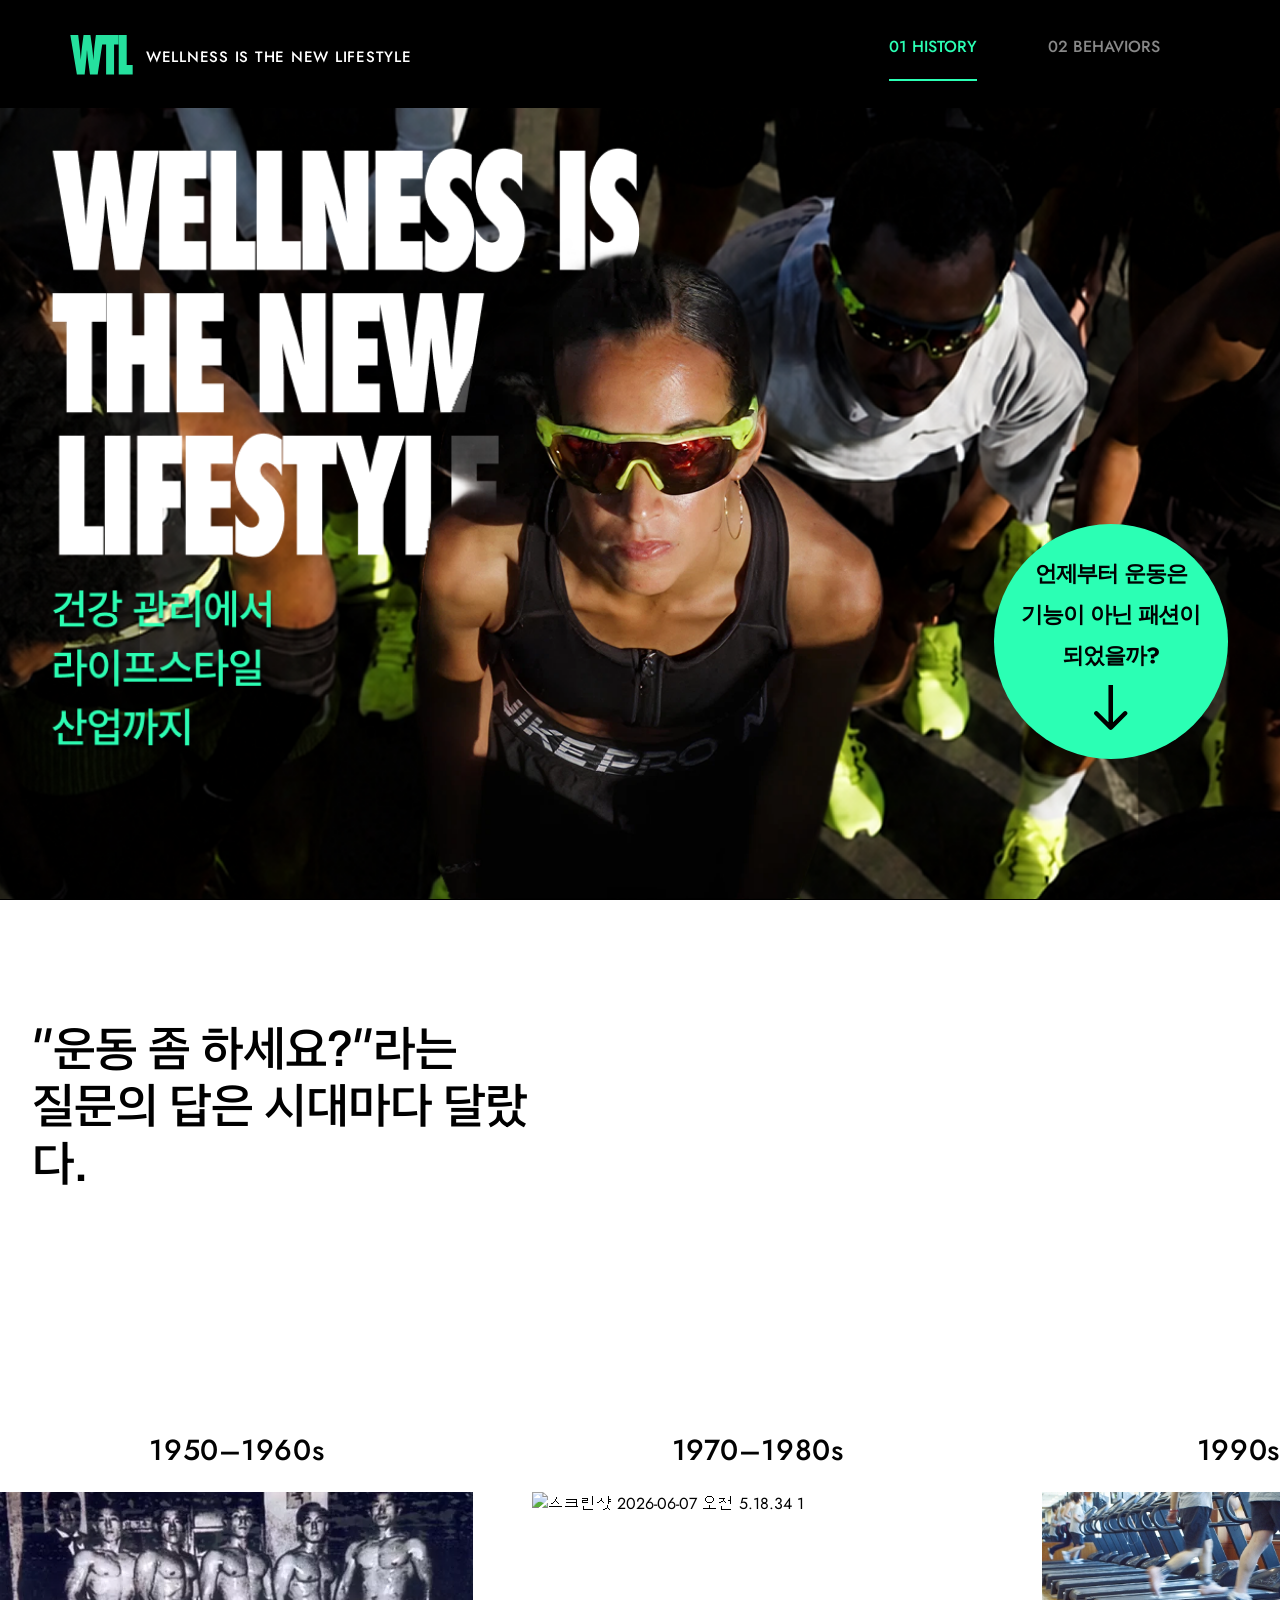
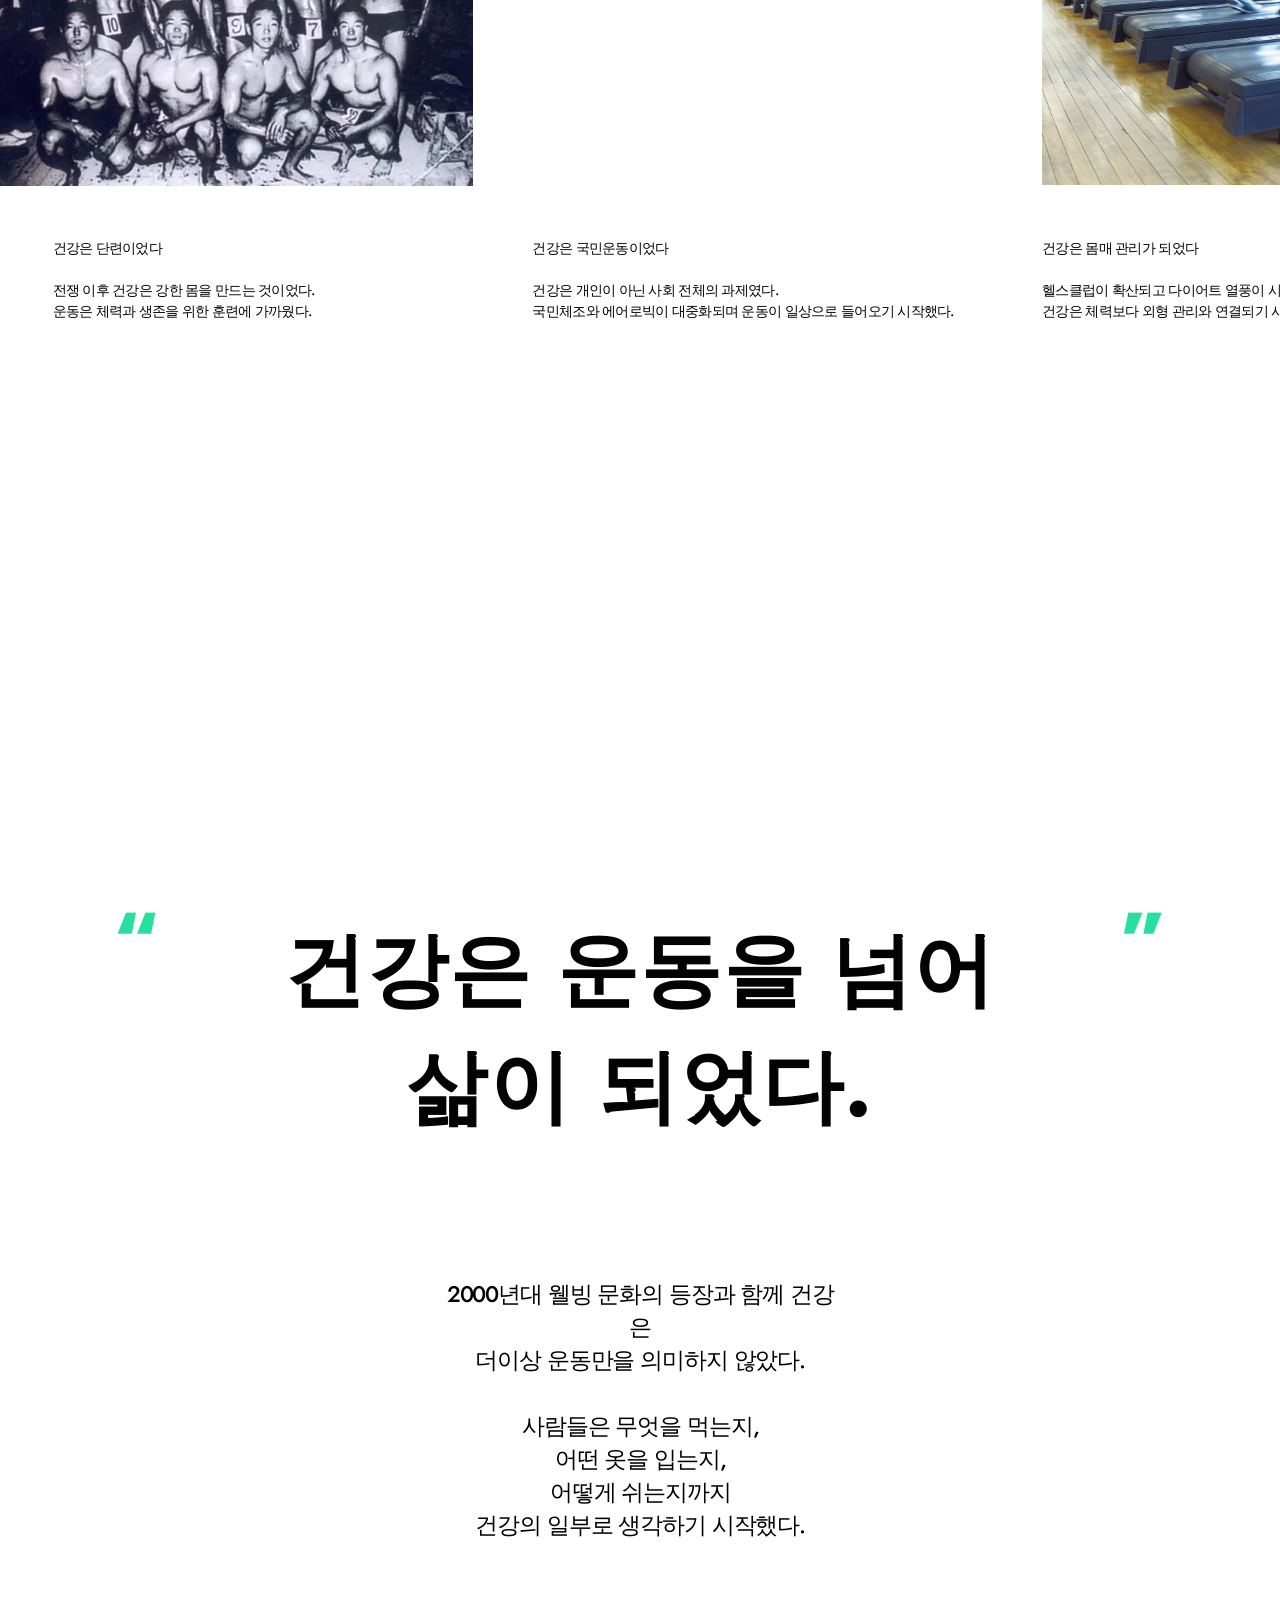
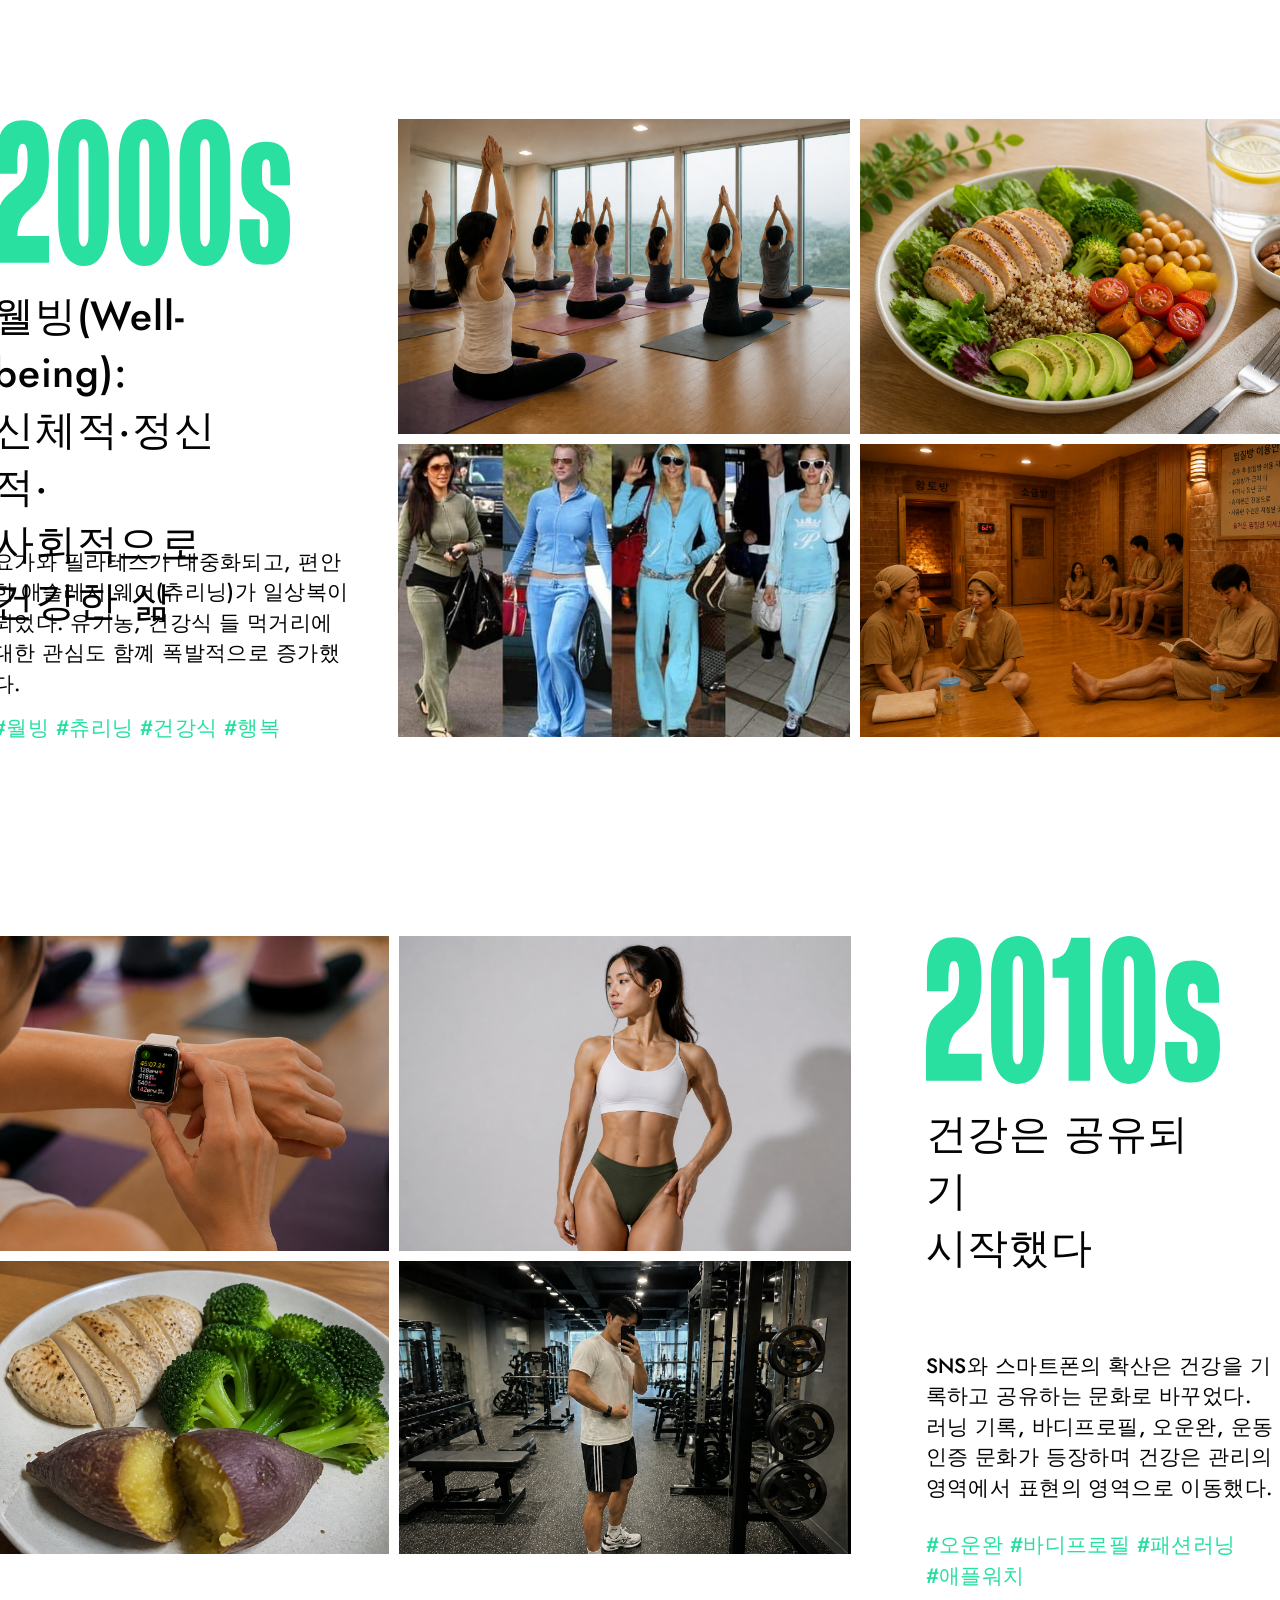
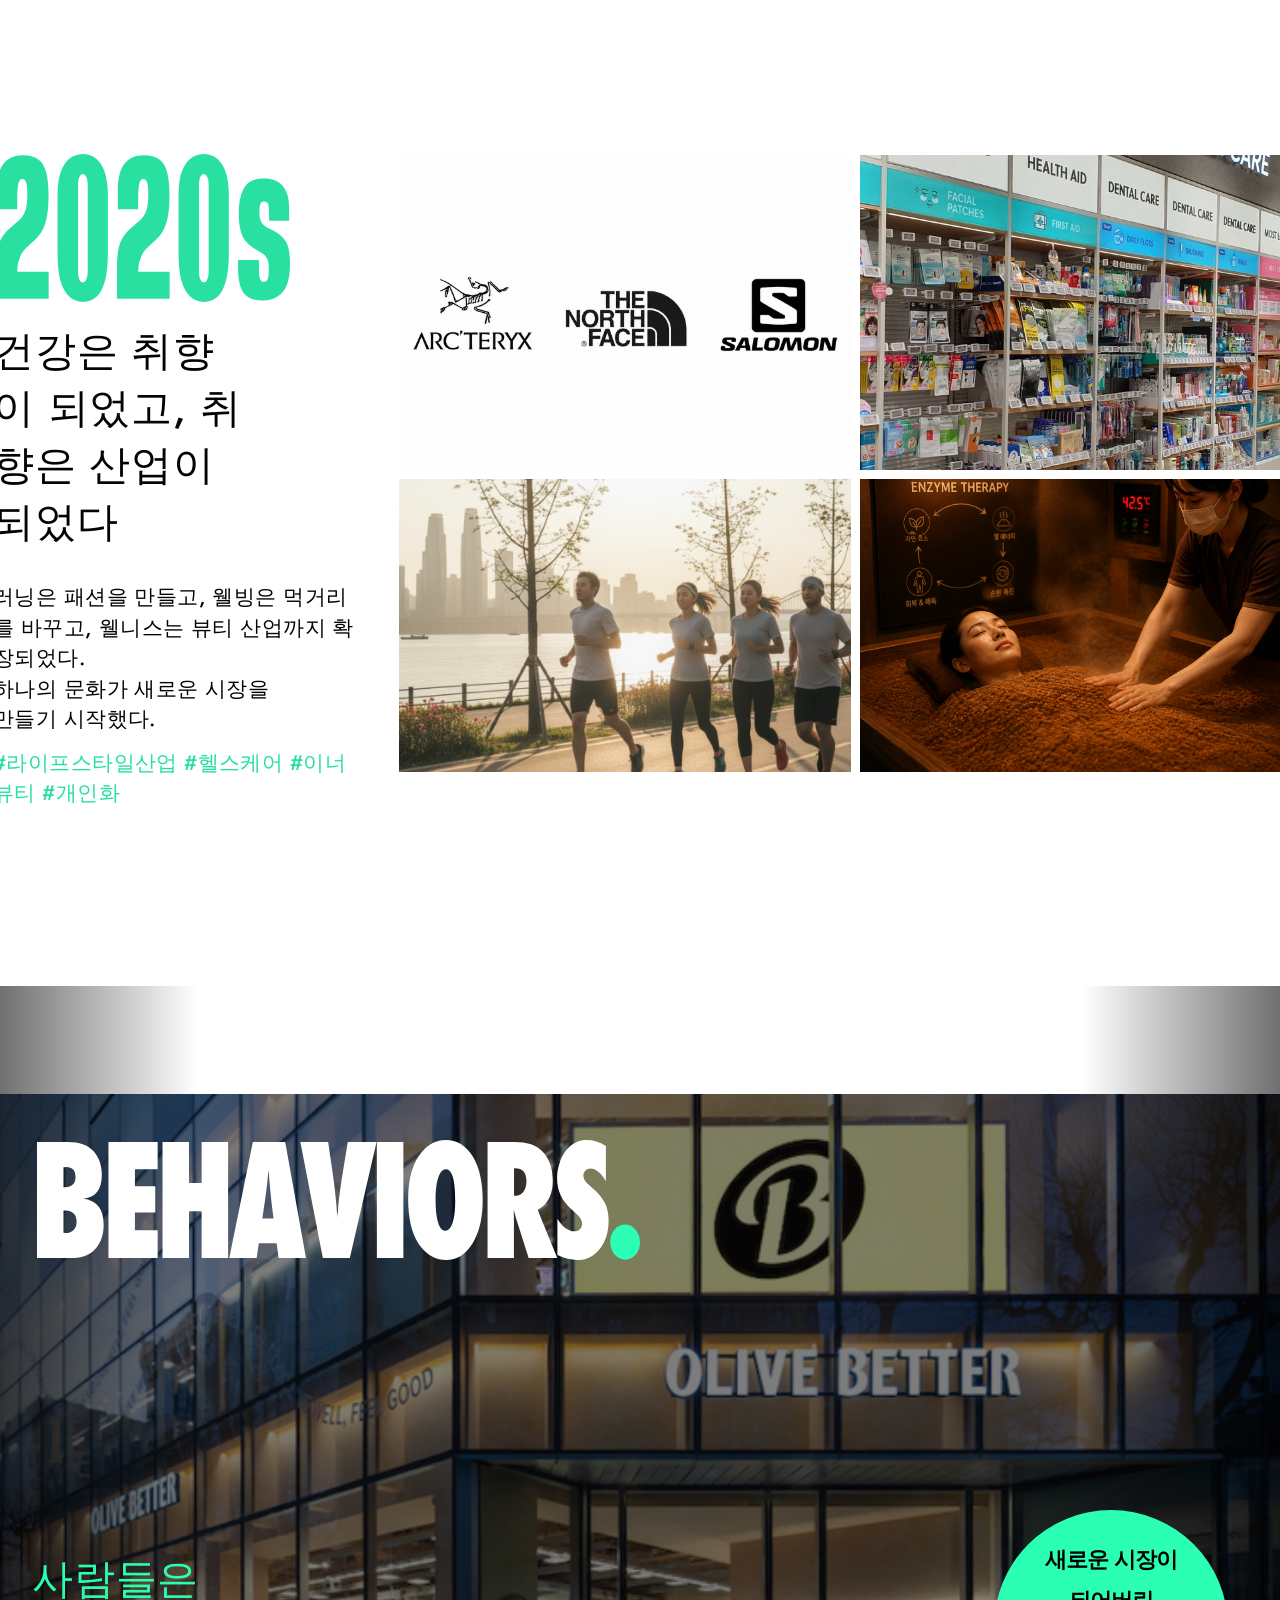
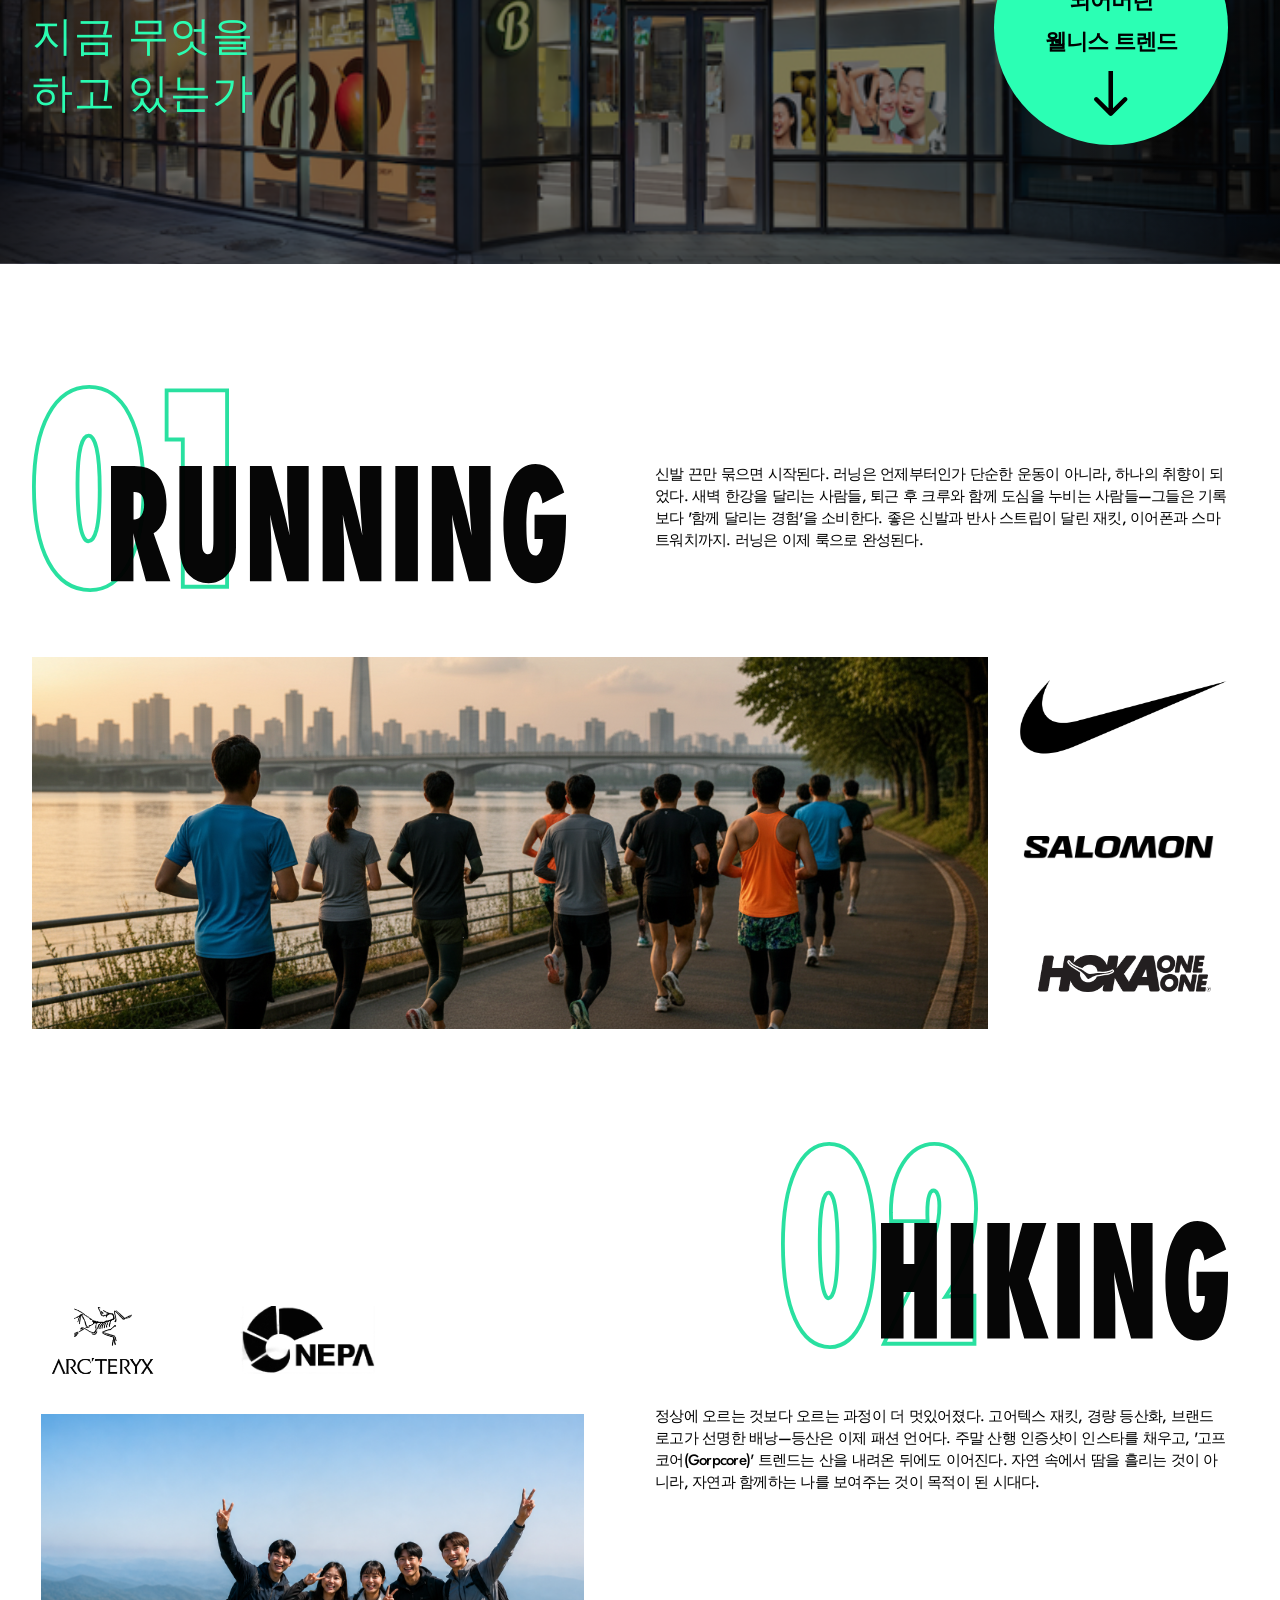
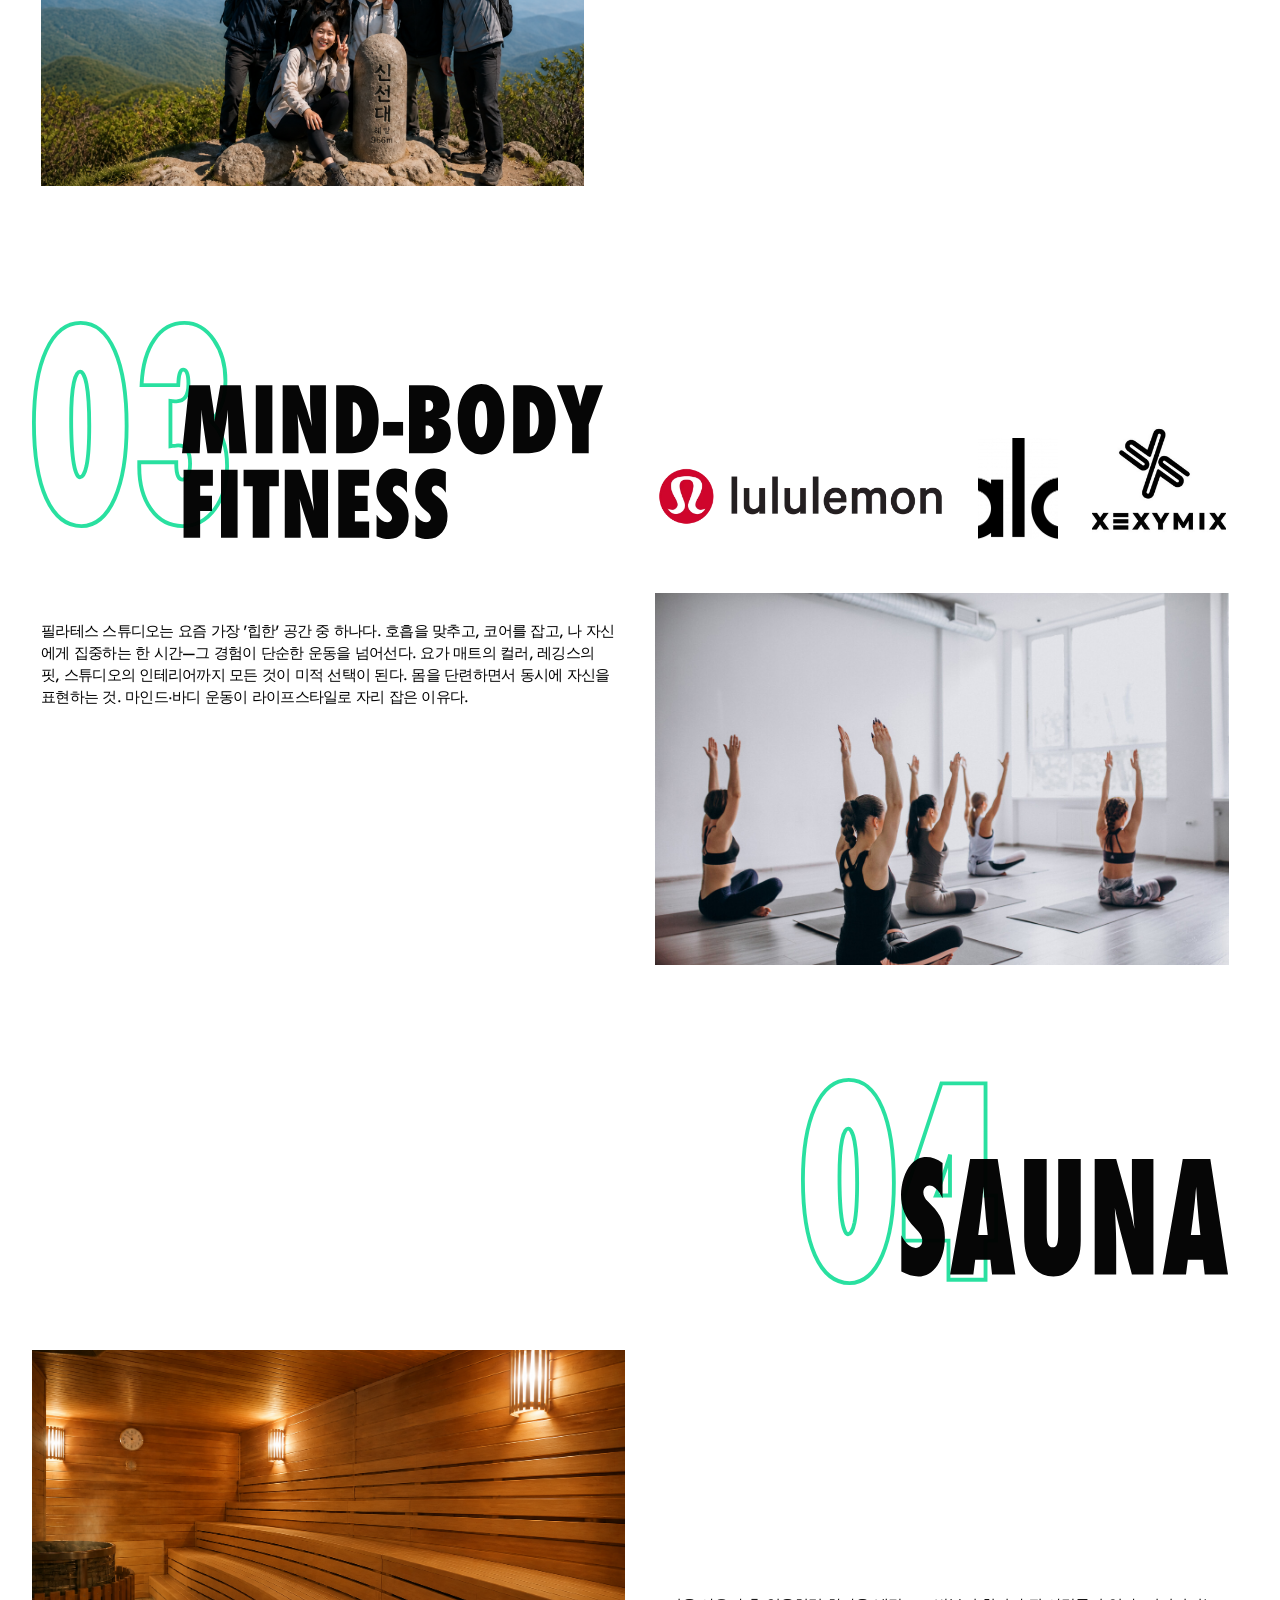
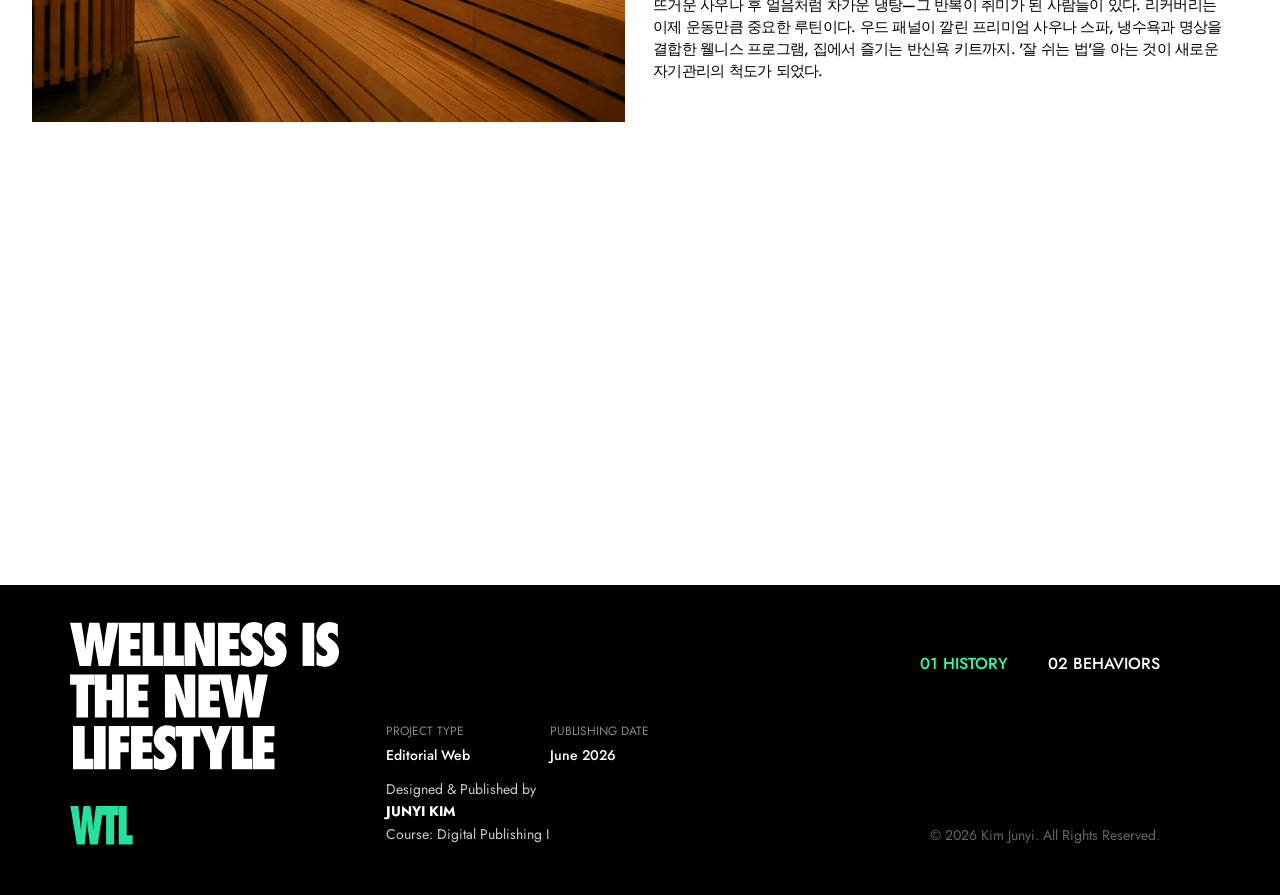
==== commit 8b137dff: "Bust CSS cache by appending version parameter" ====
--- a/index.html
+++ b/index.html
@@ -4,7 +4,7 @@
     <meta charset="UTF-8">
     <meta name="viewport" content="width=device-width, initial-scale=1.0">
     <title>Wellness is the New Lifestyle</title>
-    <link rel="stylesheet" href="style.css">
+    <link rel="stylesheet" href="style.css?v=6">
 </head>
 <body>
 
--- a/style.css
+++ b/style.css
@@ -209,7 +209,7 @@
 .timeline-scroll-section {
     position: relative;
     width: 100%;
-    height: 350vh;
+    height: 130vh;
 }
 
 .sticky-viewport {
@@ -542,8 +542,10 @@
 }
 
 #history-hero-block { height: 900px; }
-#history-intro-block { height: 130px; }
-#history-bridge-block { height: 340px; }
+#history-intro-block {
+    height: 380px;
+}
+#history-bridge-block { height: 420px; }
 #history-2000s-block { height: 1260px; }
 #history-2010s-block { height: 820px; }
 #history-2020s-block { height: 836px; }
@@ -602,12 +604,14 @@
     text-align: center;
     background-color: rgb(43, 255, 180);
     border-radius: 50%;
+    opacity: 0;
+    animation: fadeInUpCircle 1.2s cubic-bezier(0.25, 1, 0.5, 1) 0.3s forwards;
 }
 
 #el-5-27 {
     position: absolute;
     left: 101.9px;
-    top: 8.8px;
+    top: 120.0px;
     width: 559.0px;
     height: 114.0px;
     color: rgb(0, 0, 0);
@@ -743,9 +747,9 @@
 
 #el-5-47 {
     position: absolute;
-    left: 382.0px;
+    left: 235.0px;
     top: 61.6px;
-    width: 657.0px;
+    width: 950.0px;
     height: 236.0px;
     opacity: 0.990;
     color: rgb(0, 0, 0);
@@ -754,7 +758,7 @@
 
 #el-5-48 {
     position: absolute;
-    left: 315.0px;
+    left: 180.0px;
     top: 32.7px;
     width: 52.0px;
     height: 118.0px;
@@ -765,7 +769,7 @@
 
 #el-5-49 {
     position: absolute;
-    left: 1053.0px;
+    left: 1188.0px;
     top: 32.7px;
     width: 52.0px;
     height: 118.0px;
@@ -1505,7 +1509,18 @@
     left: 50%;
     transform: translateX(-50%);
     top: 0;
-    width: 2010px;
-    height: 878px;
+    width: 1670px;
+    height: 900px;
     object-fit: cover;
 }
+
+@keyframes fadeInUpCircle {
+    from {
+        opacity: 0;
+        transform: translateY(60px);
+    }
+    to {
+        opacity: 1;
+        transform: translateY(0);
+    }
+}
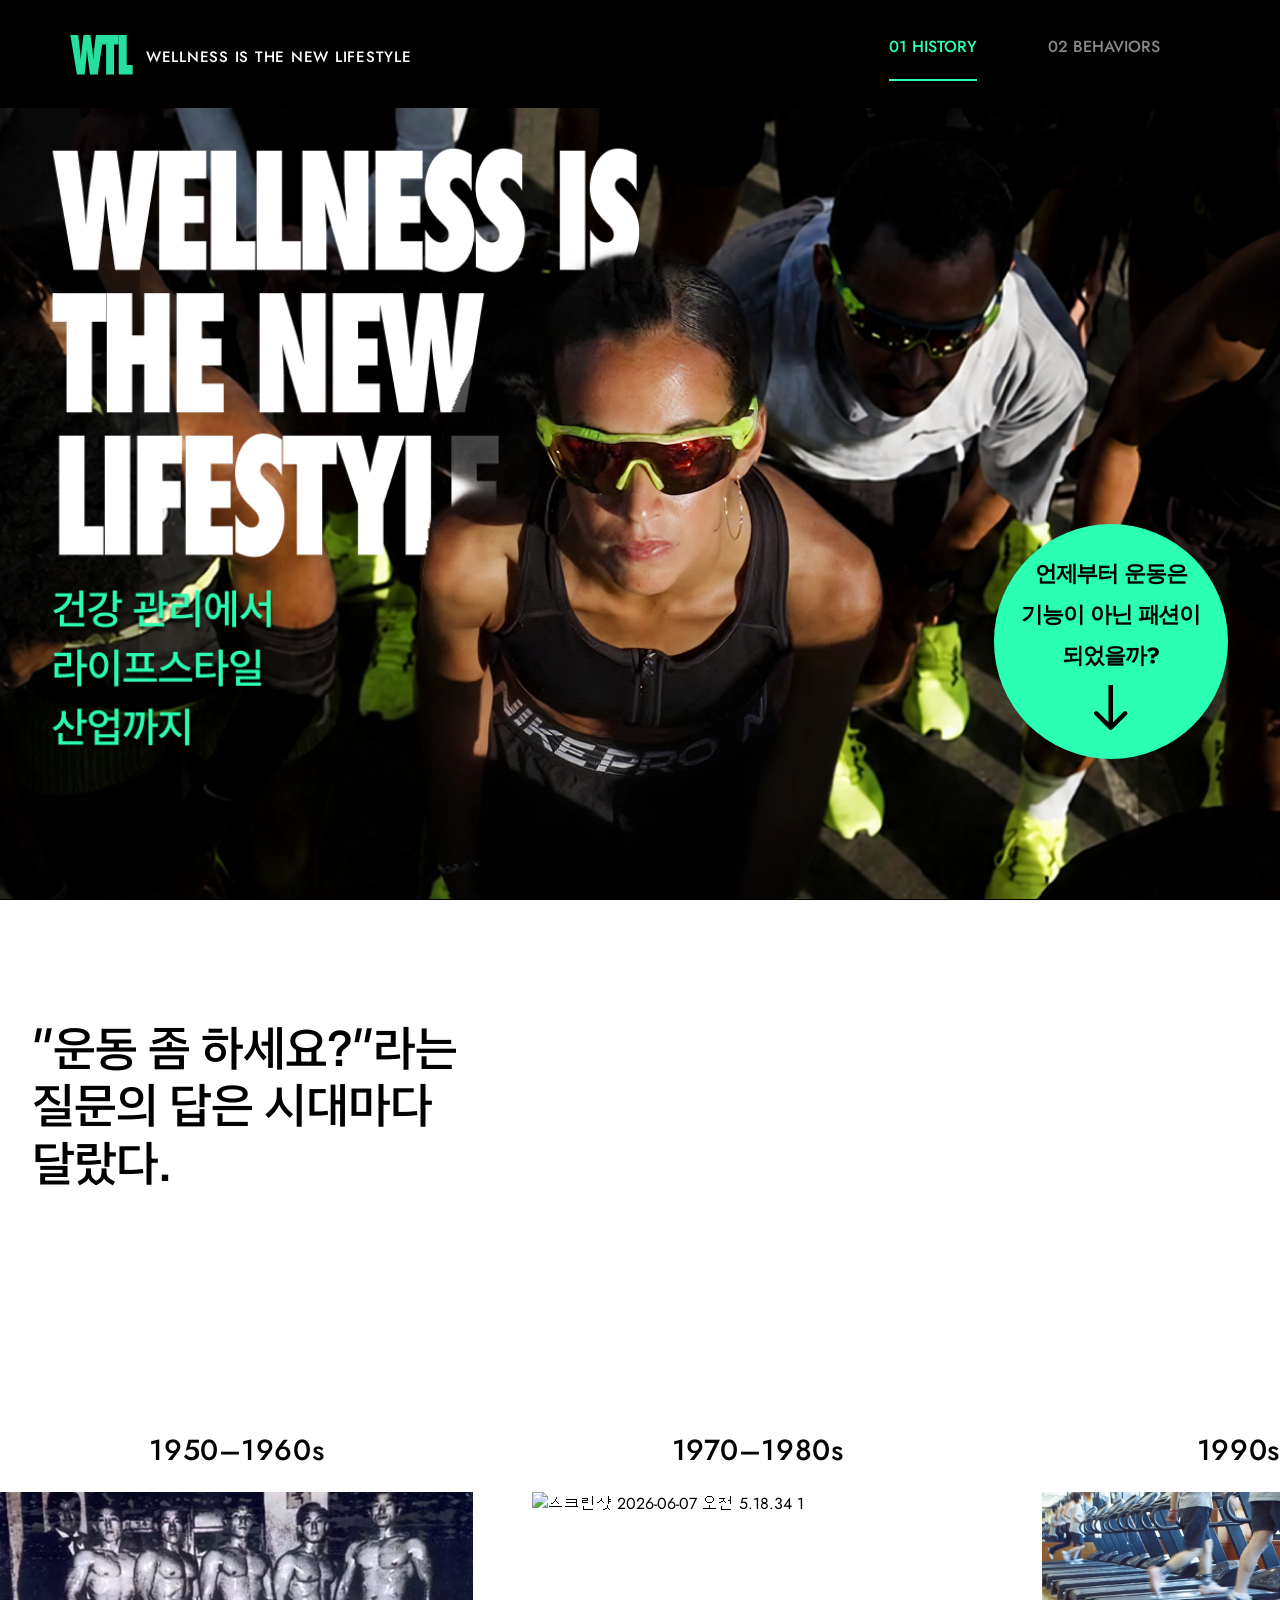
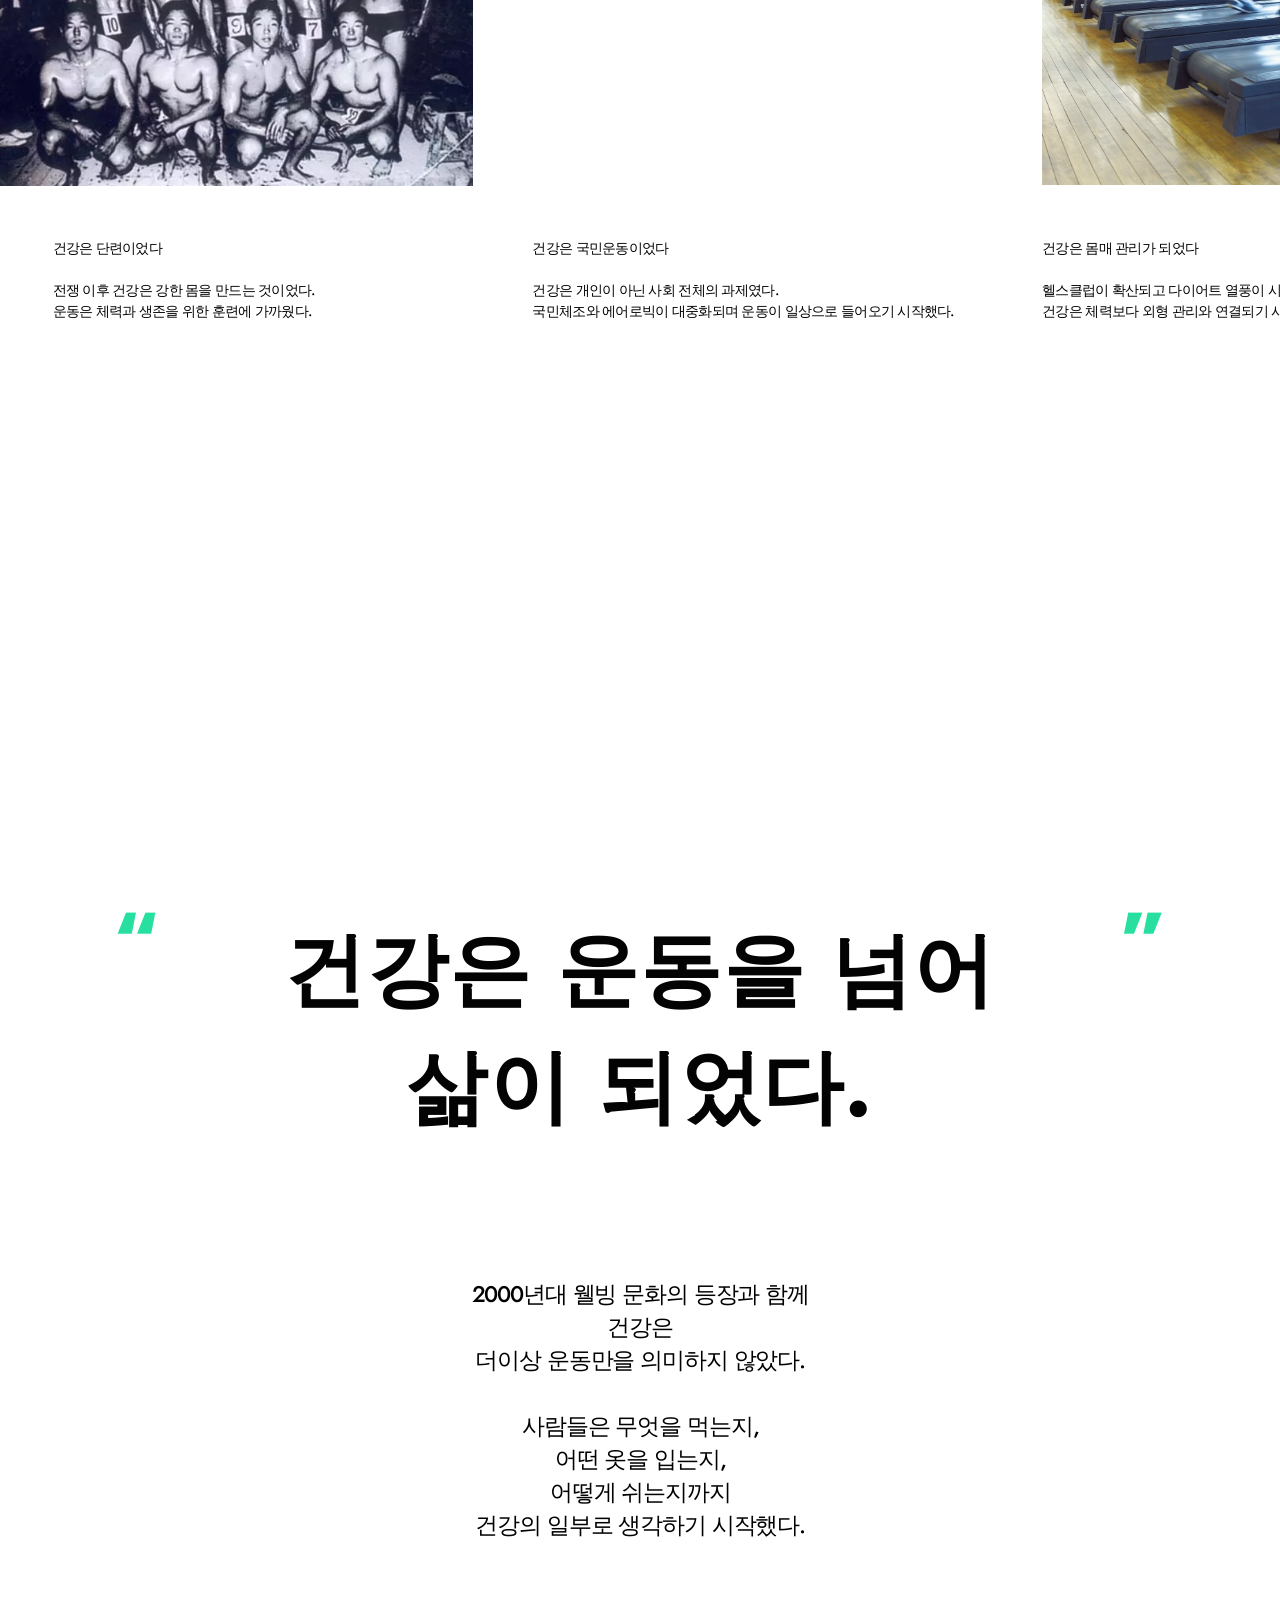
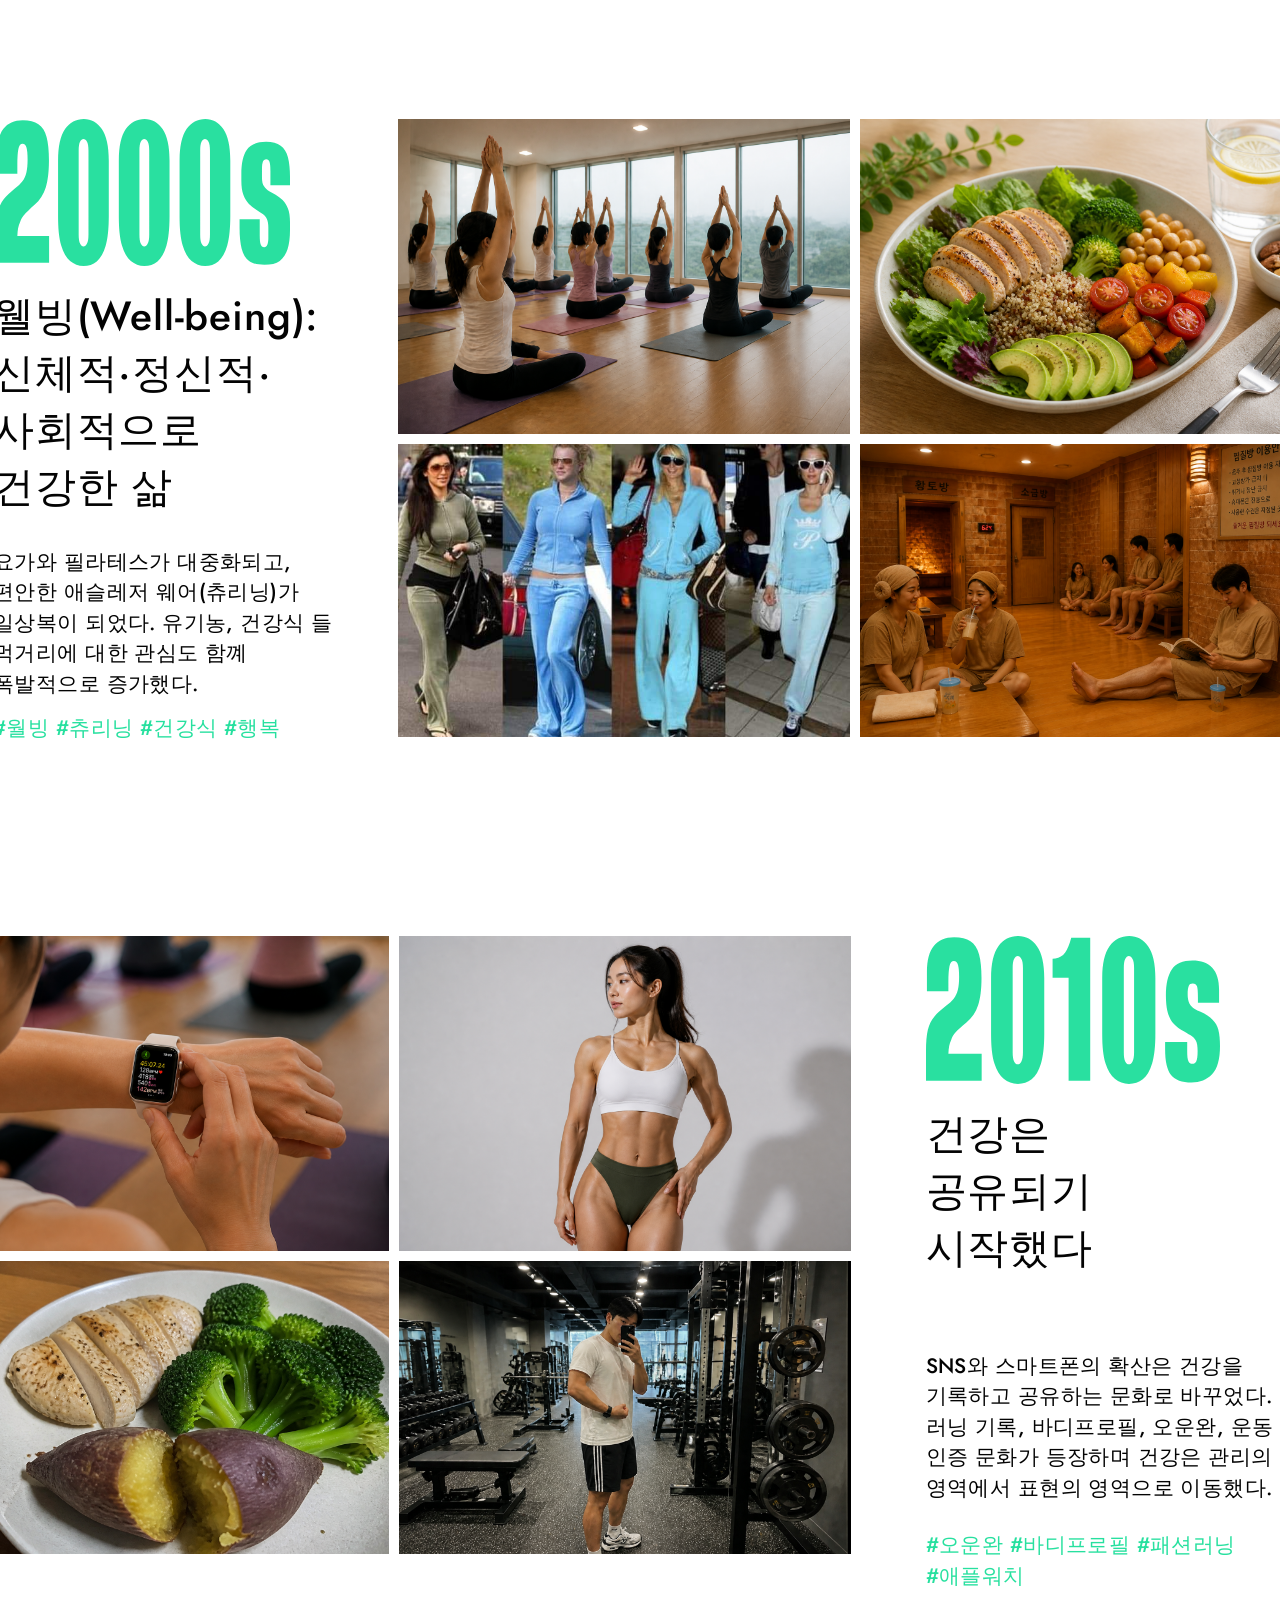
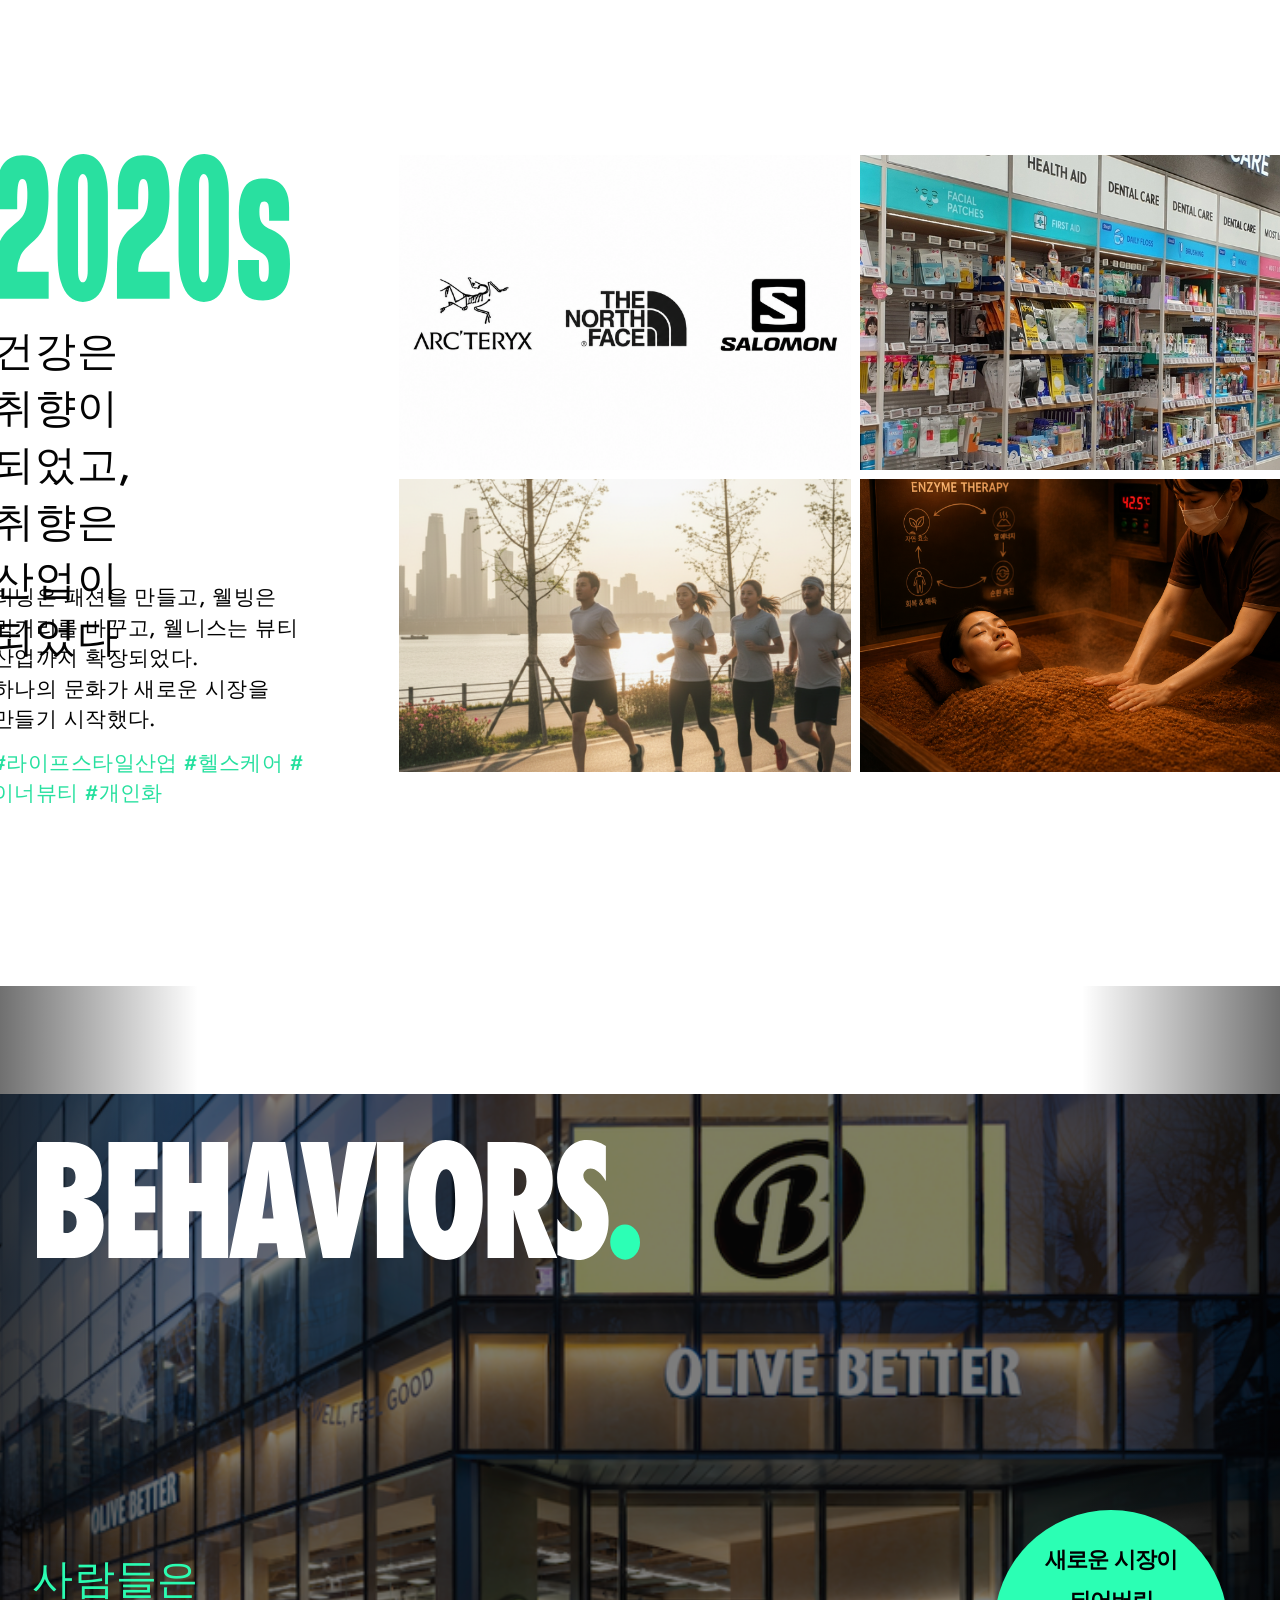
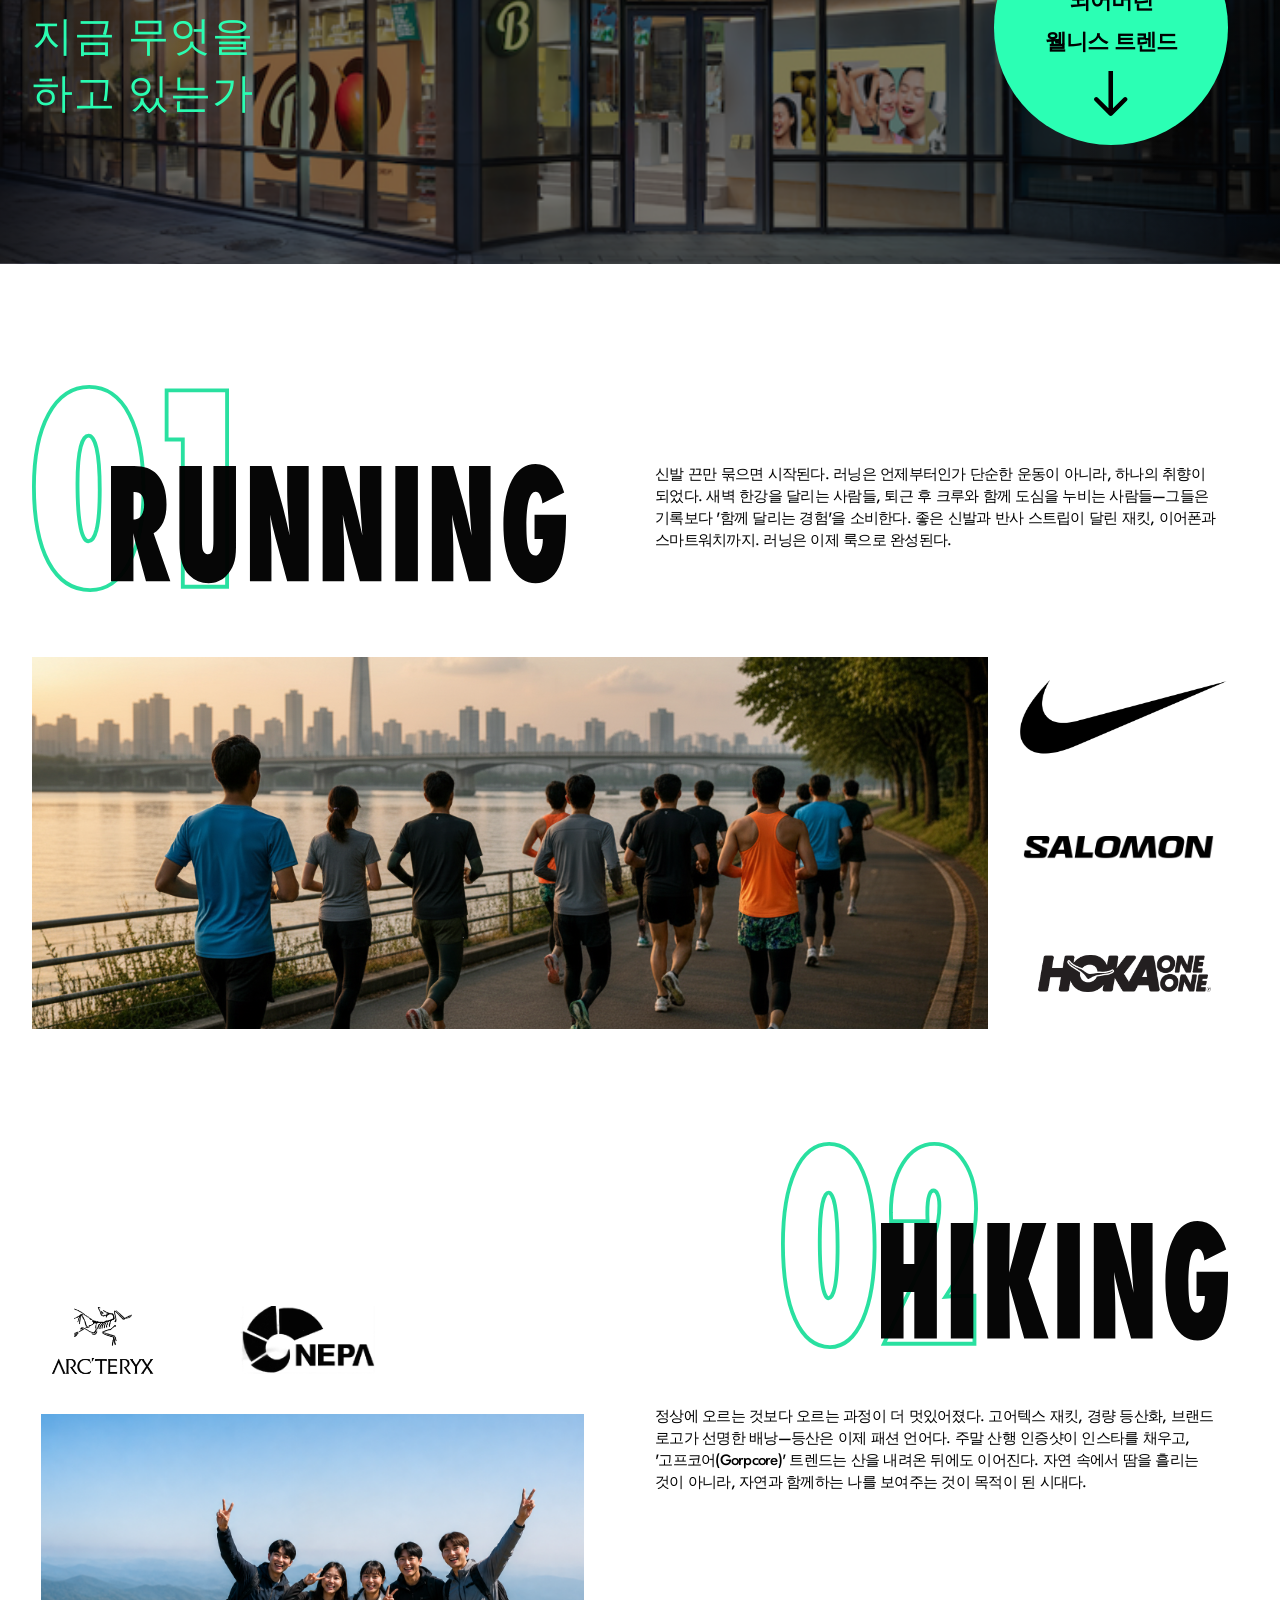
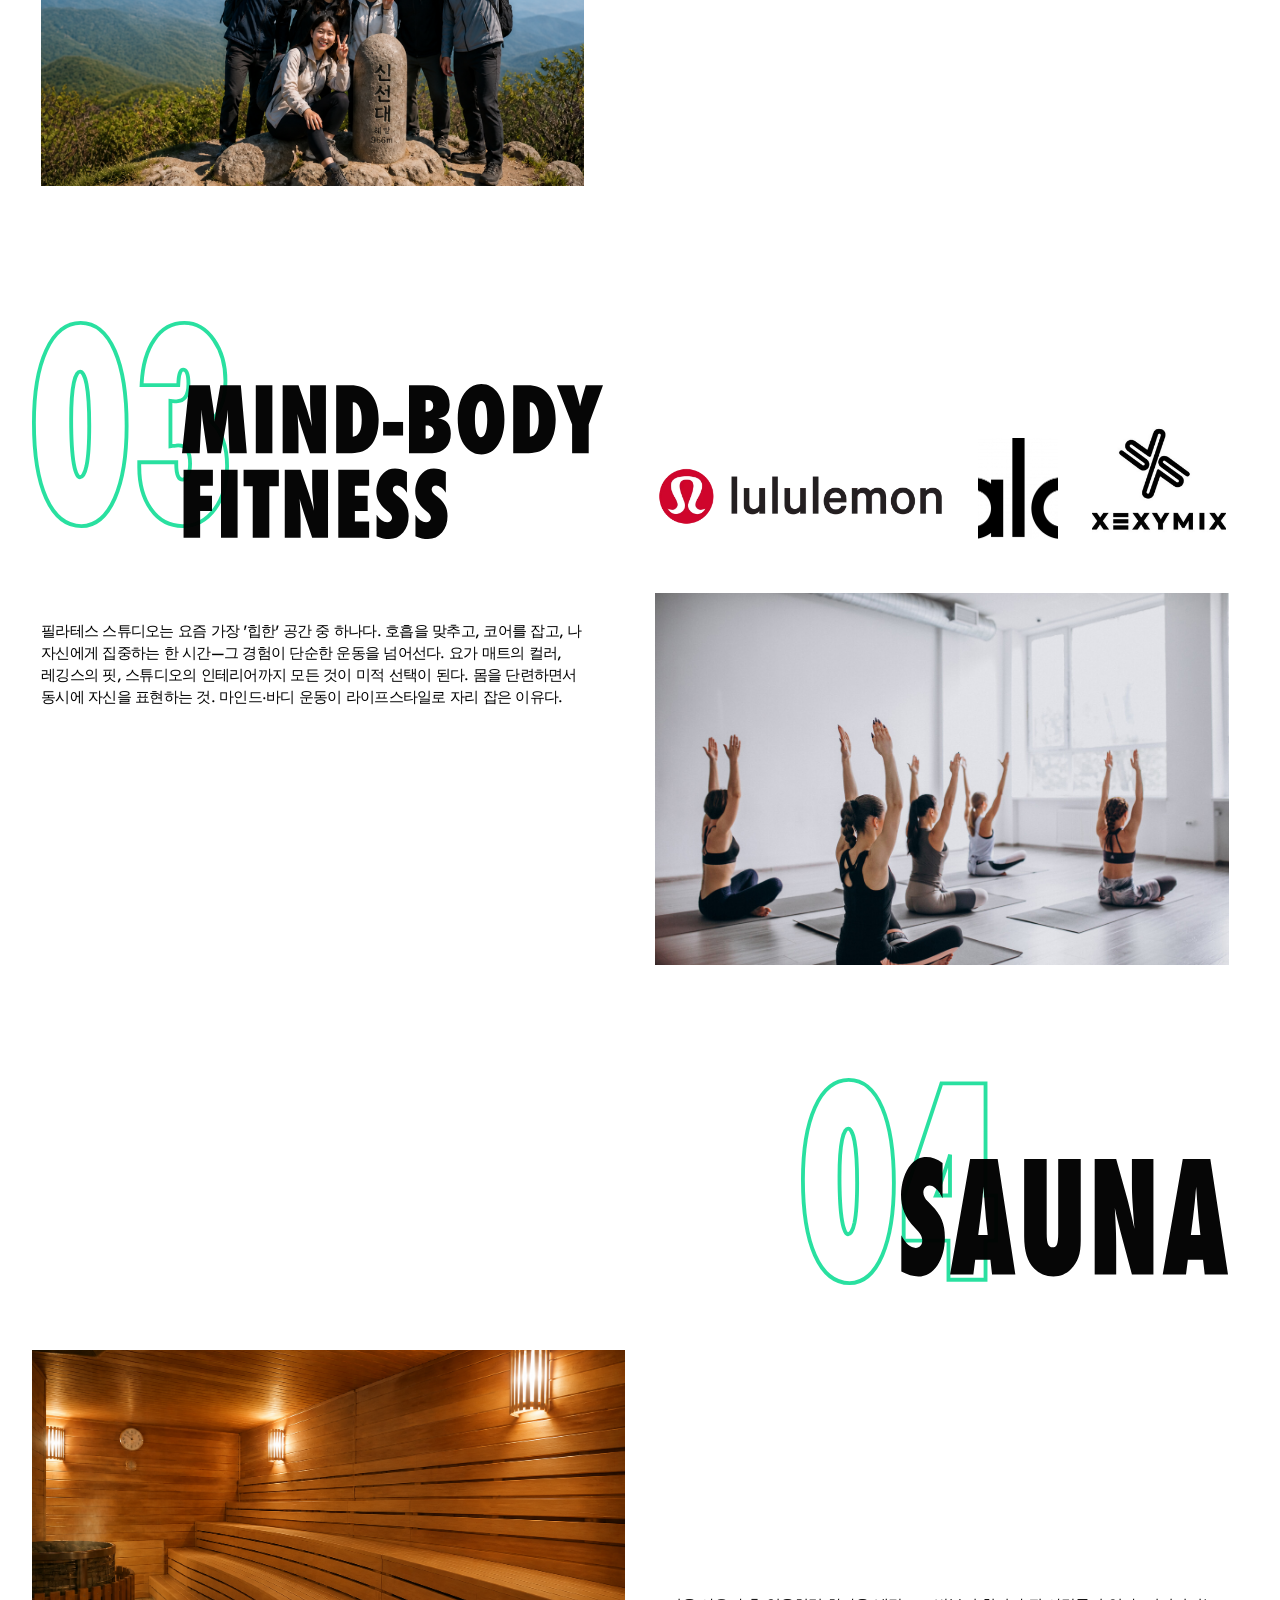
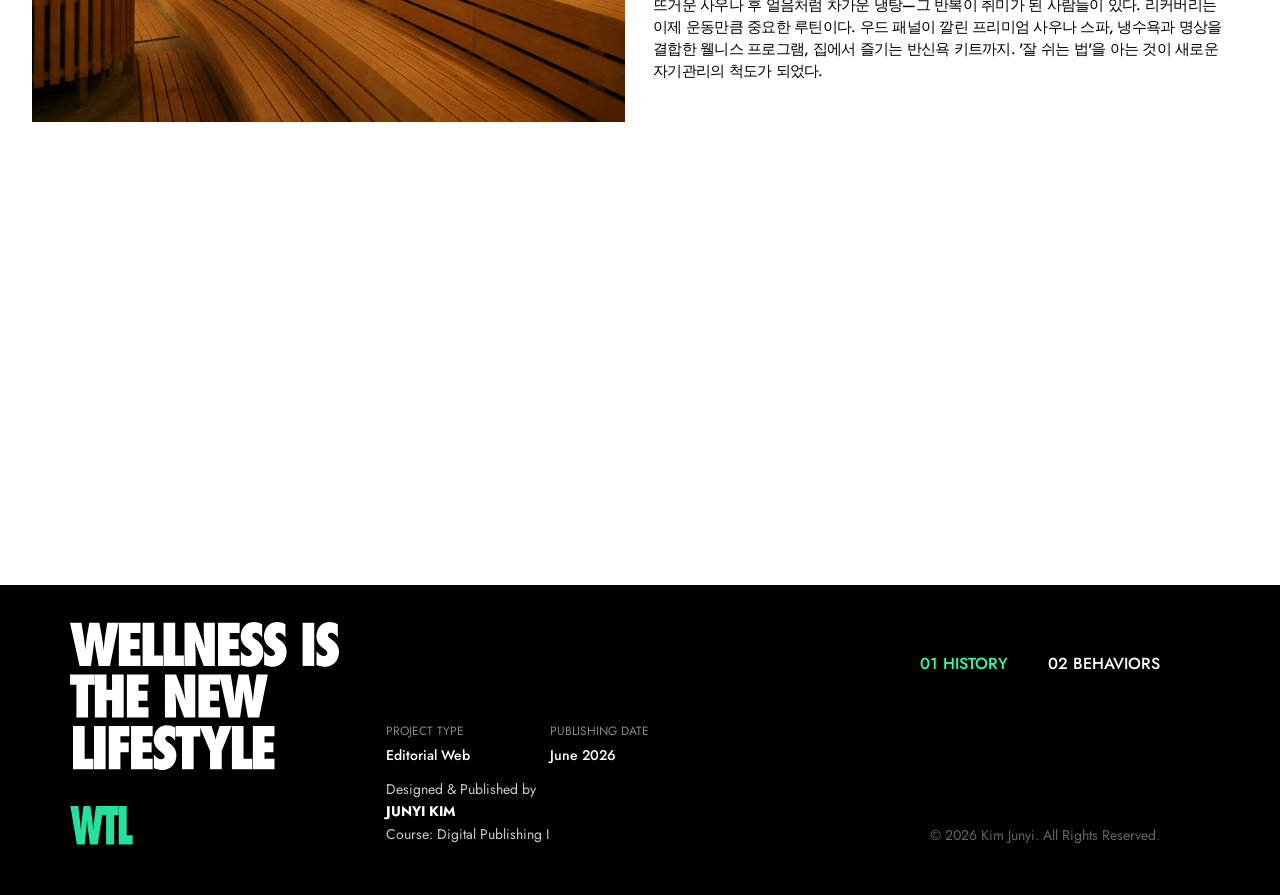
==== commit 679cbf45: "Fix card title widths and bump css version for cache busting" ====
--- a/index.html
+++ b/index.html
@@ -4,7 +4,7 @@
     <meta charset="UTF-8">
     <meta name="viewport" content="width=device-width, initial-scale=1.0">
     <title>Wellness is the New Lifestyle</title>
-    <link rel="stylesheet" href="style.css?v=6">
+    <link rel="stylesheet" href="style.css?v=10">
 </head>
 <body>
 
--- a/style.css
+++ b/style.css
@@ -11,6 +11,16 @@
     overflow-x: hidden;
     font-family: 'Jost', sans-serif;
     color: #000000;
+}
+
+/* Global Typography & Word-wrap fixes */
+.text-content,
+.card-text,
+p, 
+span,
+div {
+    word-break: keep-all;          /* 단어가 도중에 끊겨 아래로 내려가지 않도록 차단 */
+    overflow-wrap: break-word;     /* 너무 긴 영문 등이 있을 때만 줄바꿈 허용 */
 }
 
 @media (max-width: 1920px) {
@@ -443,6 +453,12 @@
     transform: translateY(-10px) !important;
 }
 
+/* 카드 내 제목들의 가로 너비 부족으로 인한 강제 줄바꿈 및 겹침 방지 */
+.card-overlay .font-t-Futura-500-33 {
+    width: 372px !important;       /* 상세설명(372px)과 동일하게 제목 영역 넓힘 */
+    white-space: nowrap;          /* 제목이 강제로 줄바꿈되지 않도록 보장 */
+}
+
 /* Typography styles */
 
 .font-t-42dot-Sans-600-49 {
@@ -719,8 +735,8 @@
     position: absolute;
     left: 63.0px;
     top: 617.2px;
-    width: 253.0px;
-    height: 228.0px;
+    width: 350px;
+    height: auto;
     opacity: 0.990;
     color: rgb(0, 0, 0);
 }
@@ -842,7 +858,7 @@
     position: absolute;
     left: 39.8px;
     top: 42.6px;
-    width: 306.0px;
+    width: 372px;
     height: 47.0px;
     opacity: 0;
     transition: all 0.4s cubic-bezier(0.25, 0.46, 0.45, 0.94);
@@ -872,7 +888,7 @@
     position: absolute;
     left: 39.8px;
     top: 42.6px;
-    width: 126.0px;
+    width: 372px;
     height: 47.0px;
     opacity: 0;
     transition: all 0.4s cubic-bezier(0.25, 0.46, 0.45, 0.94);
@@ -903,7 +919,7 @@
     position: absolute;
     left: 39.8px;
     top: 42.6px;
-    width: 165.0px;
+    width: 372px;
     height: 47.0px;
     opacity: 0;
     transition: all 0.4s cubic-bezier(0.25, 0.46, 0.45, 0.94);
@@ -981,7 +997,7 @@
     position: absolute;
     left: 39.8px;
     top: 42.6px;
-    width: 133.0px;
+    width: 372px;
     height: 47.0px;
     opacity: 0;
     transition: all 0.4s cubic-bezier(0.25, 0.46, 0.45, 0.94);
@@ -1012,7 +1028,7 @@
     position: absolute;
     left: 39.8px;
     top: 42.6px;
-    width: 259.0px;
+    width: 372px;
     height: 47.0px;
     opacity: 0;
     transition: all 0.4s cubic-bezier(0.25, 0.46, 0.45, 0.94);
@@ -1043,7 +1059,7 @@
     position: absolute;
     left: 39.8px;
     top: 42.6px;
-    width: 356.0px;
+    width: 372px;
     height: 47.0px;
     opacity: 0;
     transition: all 0.4s cubic-bezier(0.25, 0.46, 0.45, 0.94);
@@ -1074,7 +1090,7 @@
     position: absolute;
     left: 39.8px;
     top: 42.6px;
-    width: 228.0px;
+    width: 372px;
     height: 47.0px;
     opacity: 0;
     transition: all 0.4s cubic-bezier(0.25, 0.46, 0.45, 0.94);
@@ -1105,7 +1121,7 @@
     position: absolute;
     left: 39.8px;
     top: 42.6px;
-    width: 133.0px;
+    width: 372px;
     height: 47.0px;
     opacity: 0;
     transition: all 0.4s cubic-bezier(0.25, 0.46, 0.45, 0.94);
@@ -1136,7 +1152,7 @@
     position: absolute;
     left: 39.8px;
     top: 42.6px;
-    width: 134.0px;
+    width: 372px;
     height: 47.0px;
     opacity: 0;
     transition: all 0.4s cubic-bezier(0.25, 0.46, 0.45, 0.94);
@@ -1167,7 +1183,7 @@
     position: absolute;
     left: 39.8px;
     top: 42.6px;
-    width: 196.0px;
+    width: 372px;
     height: 47.0px;
     opacity: 0;
     transition: all 0.4s cubic-bezier(0.25, 0.46, 0.45, 0.94);
@@ -1198,7 +1214,7 @@
     position: absolute;
     left: 39.8px;
     top: 42.6px;
-    width: 94.0px;
+    width: 372px;
     height: 47.0px;
     opacity: 0;
     transition: all 0.4s cubic-bezier(0.25, 0.46, 0.45, 0.94);
@@ -1229,7 +1245,7 @@
     position: absolute;
     left: 39.8px;
     top: 42.6px;
-    width: 126.0px;
+    width: 372px;
     height: 47.0px;
     opacity: 0;
     transition: all 0.4s cubic-bezier(0.25, 0.46, 0.45, 0.94);
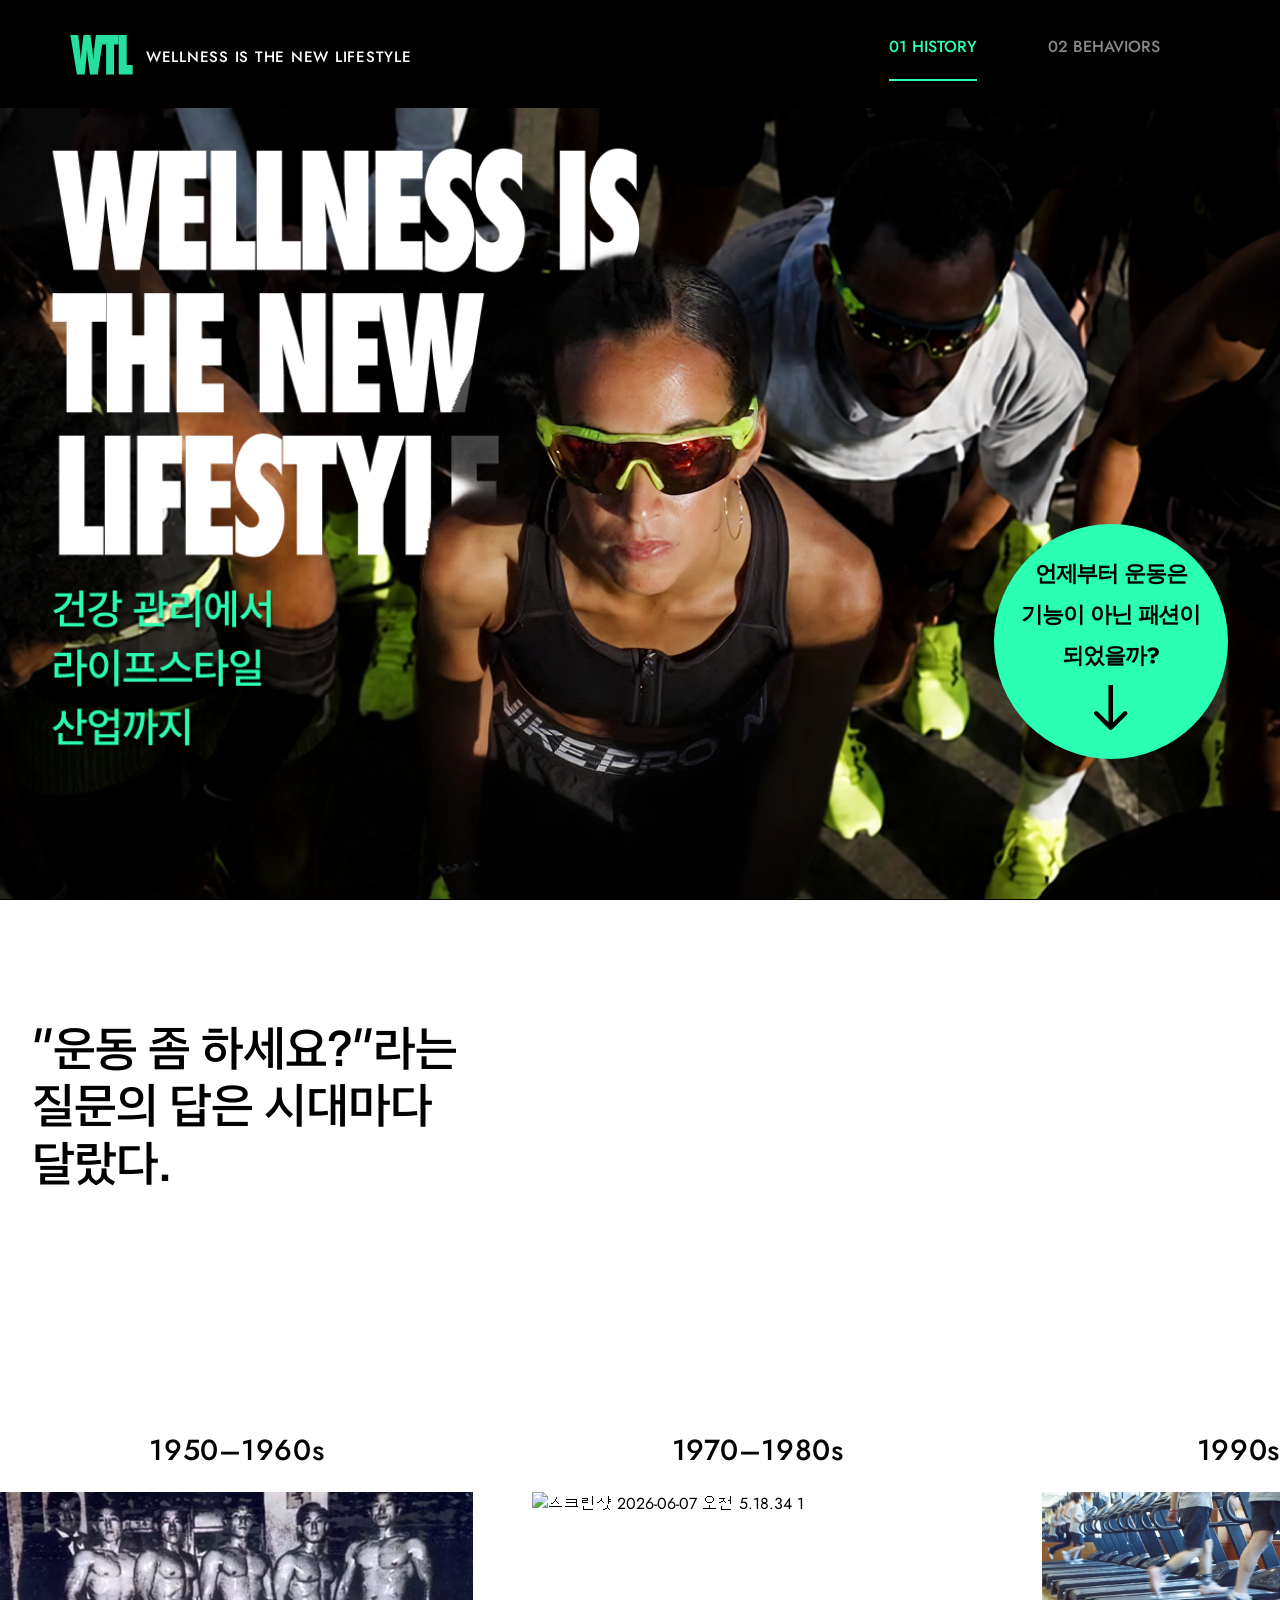
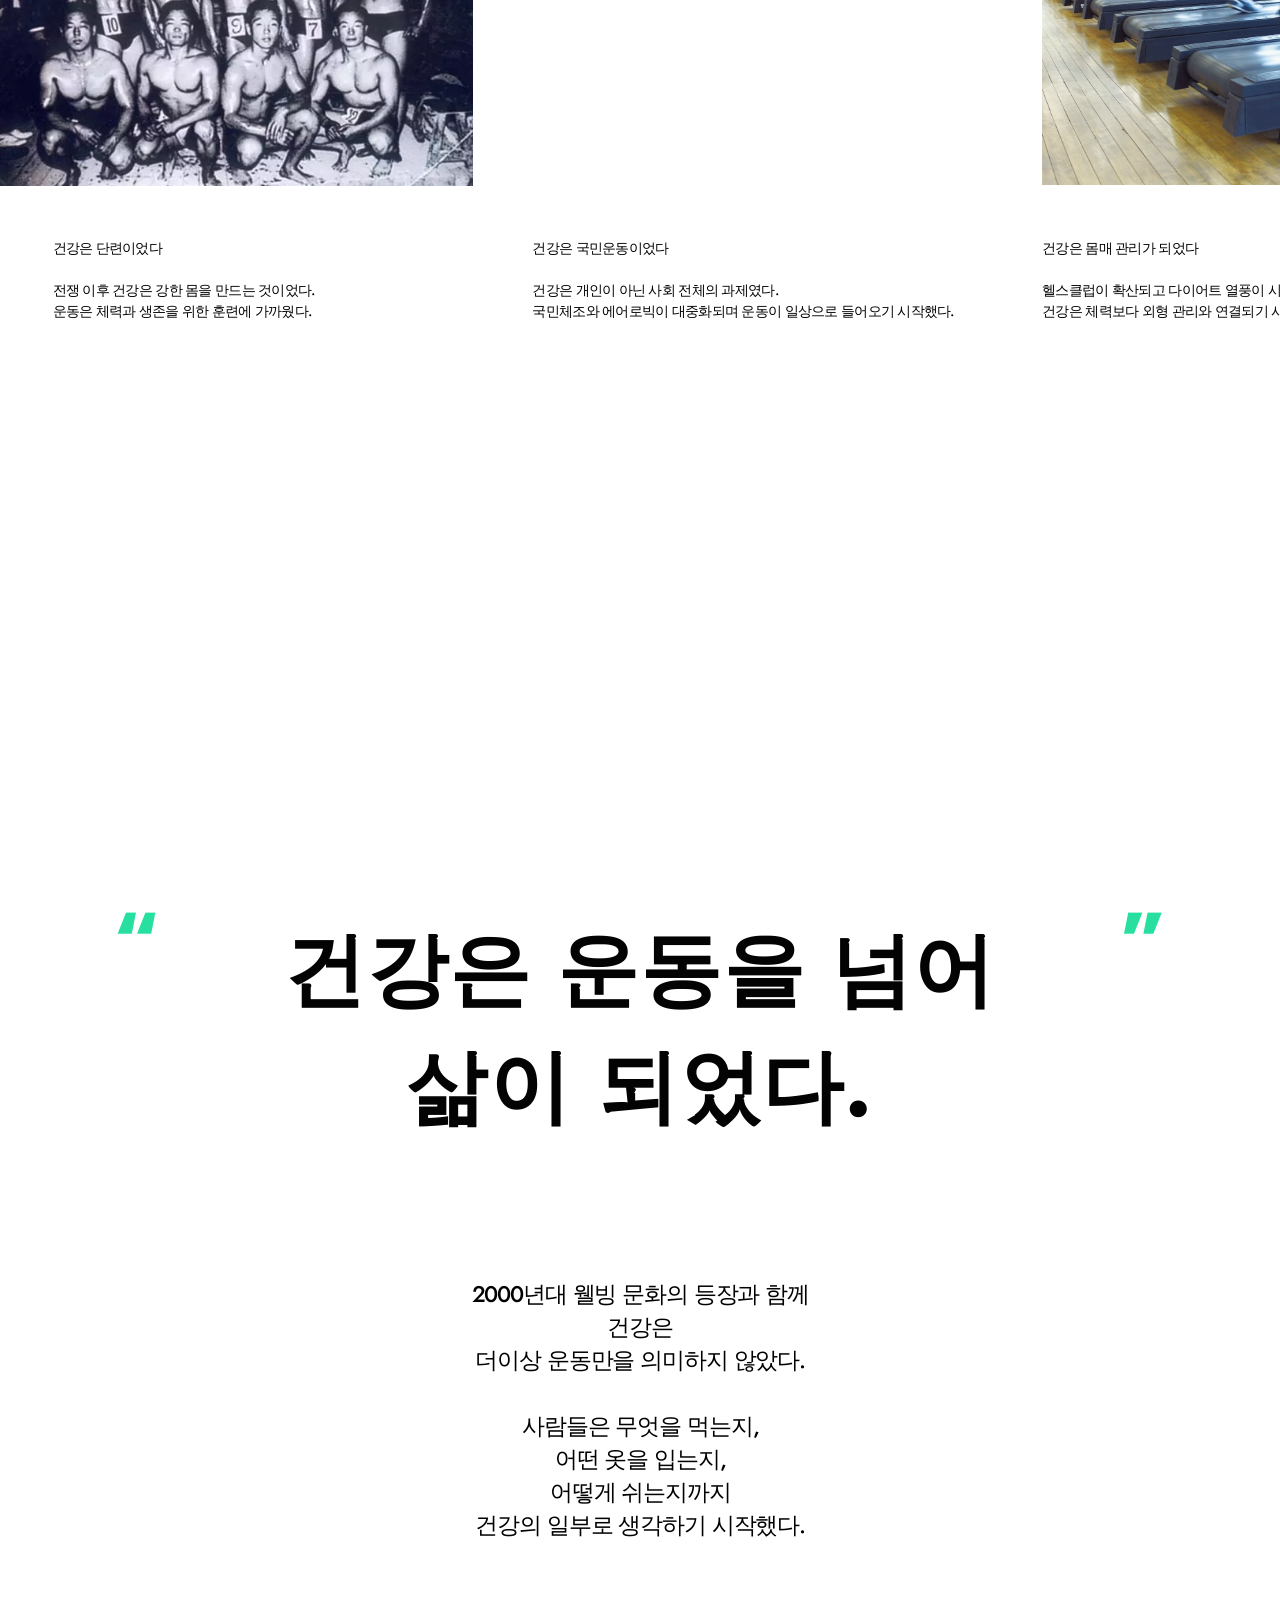
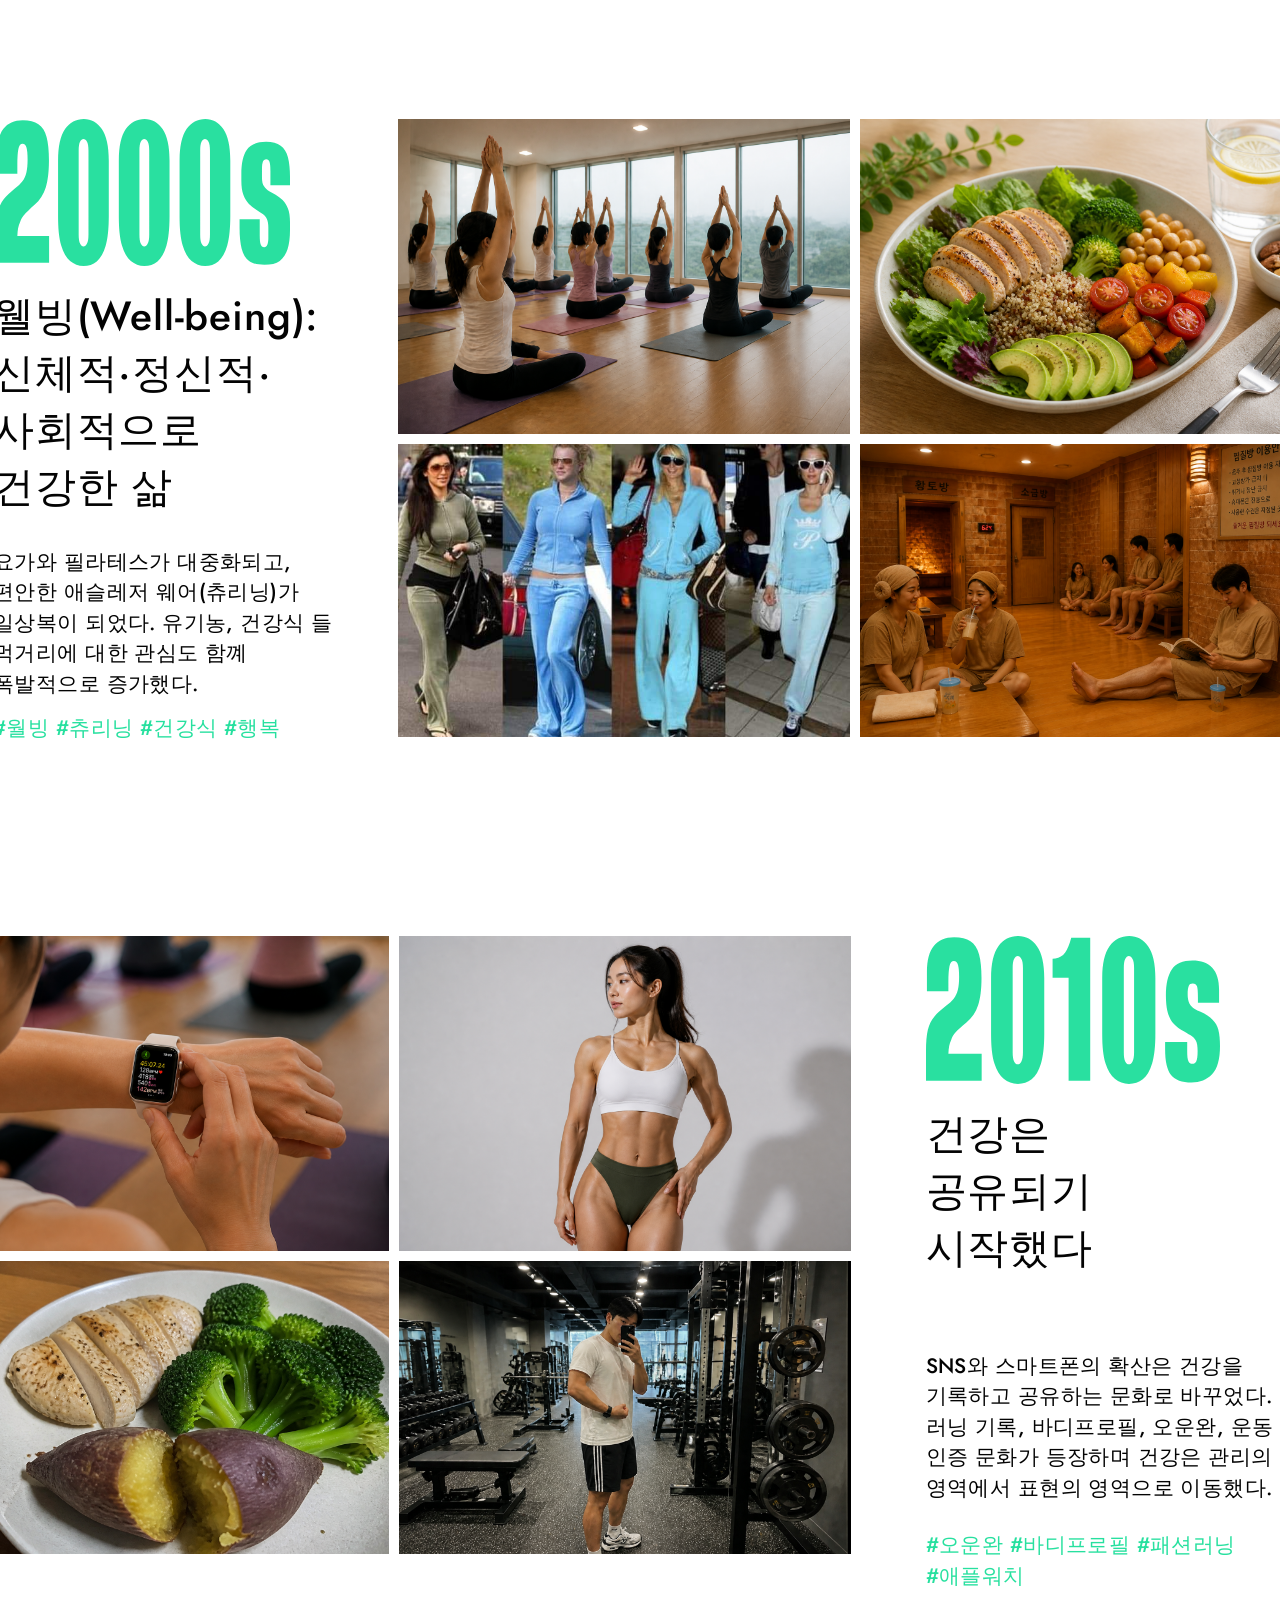
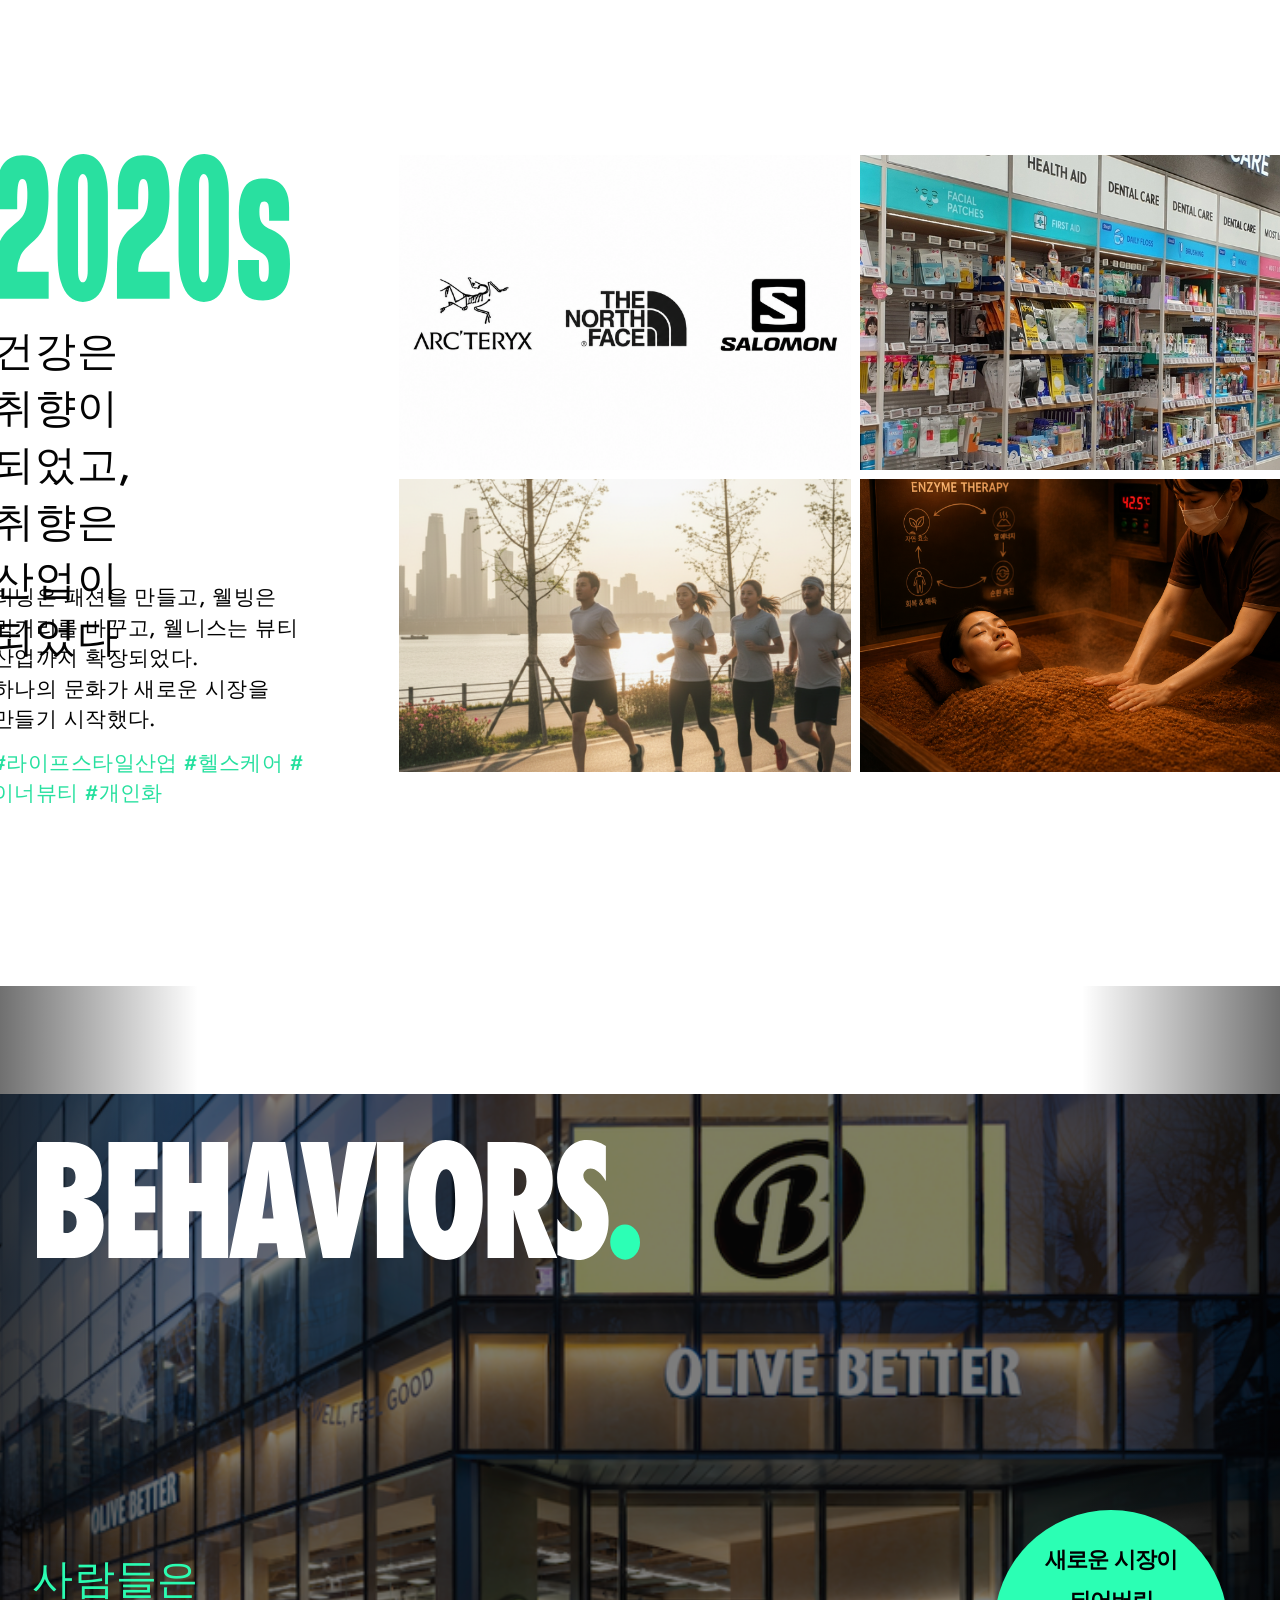
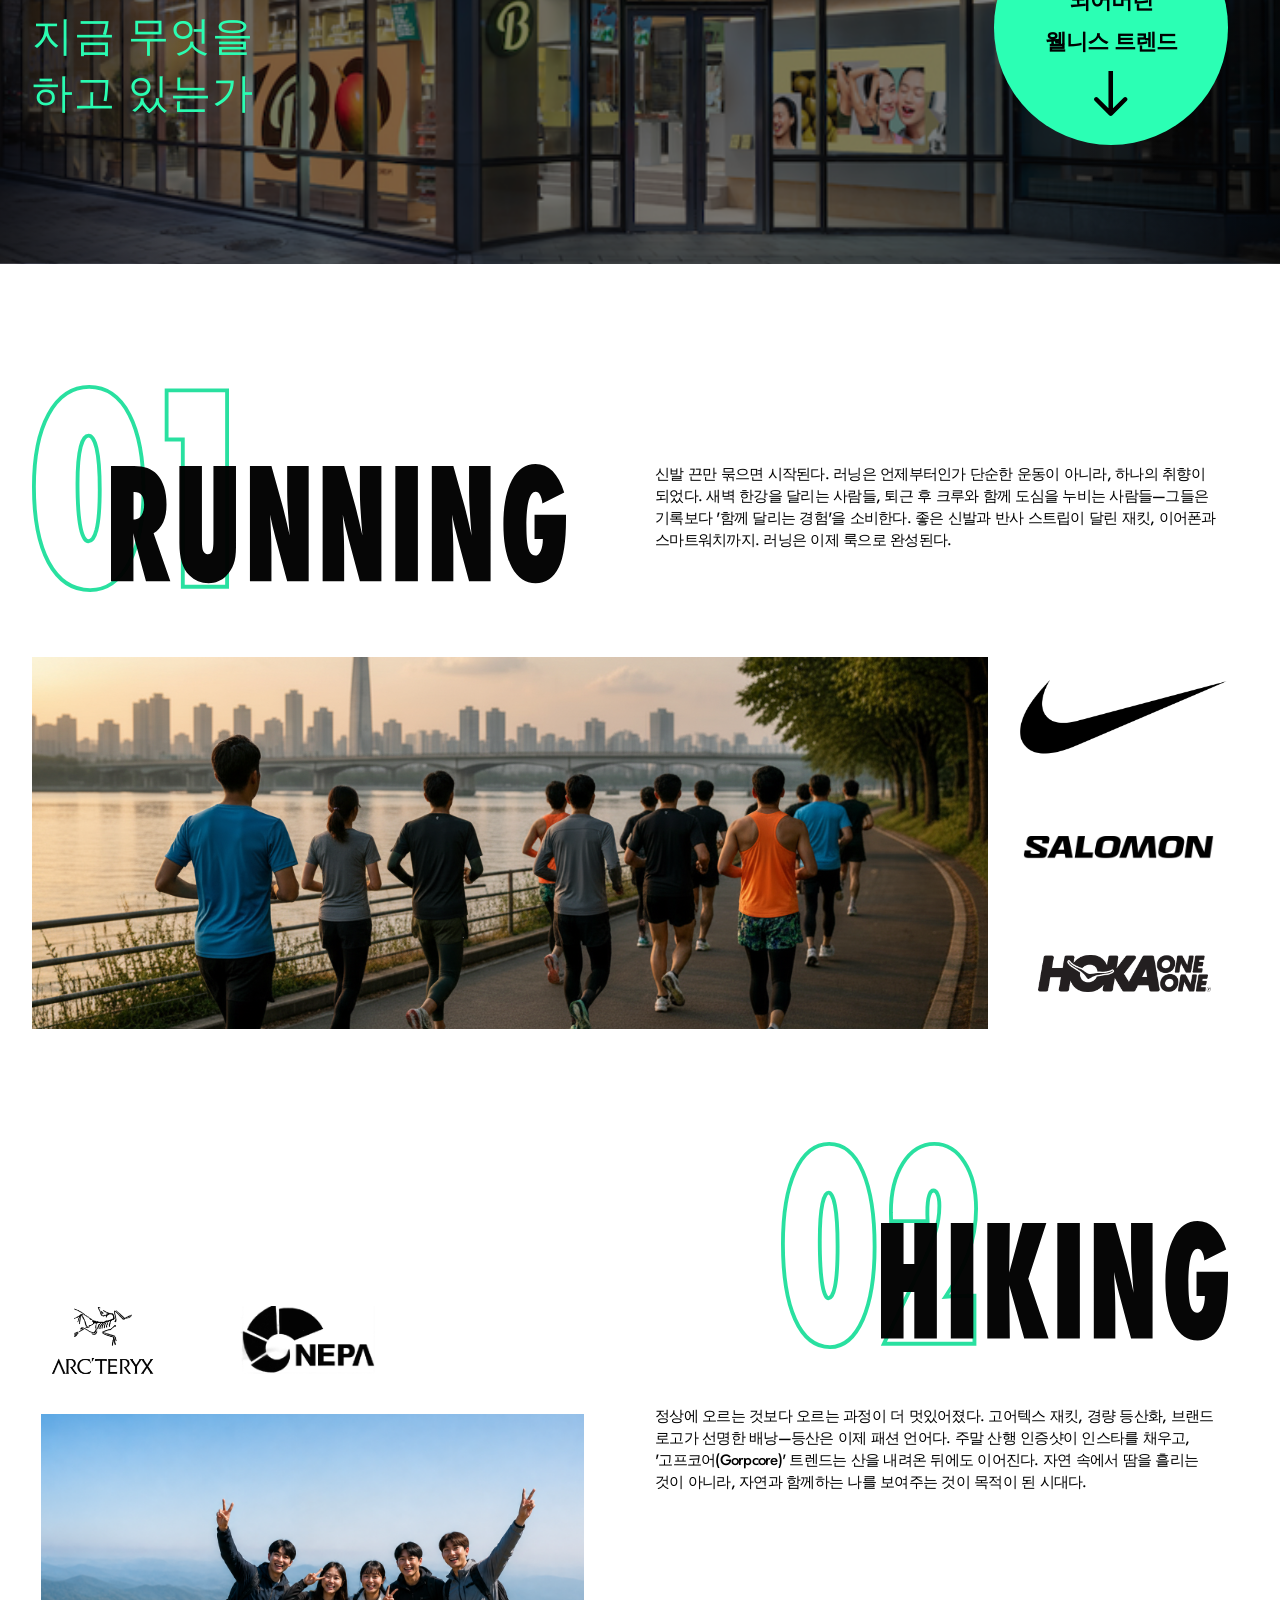
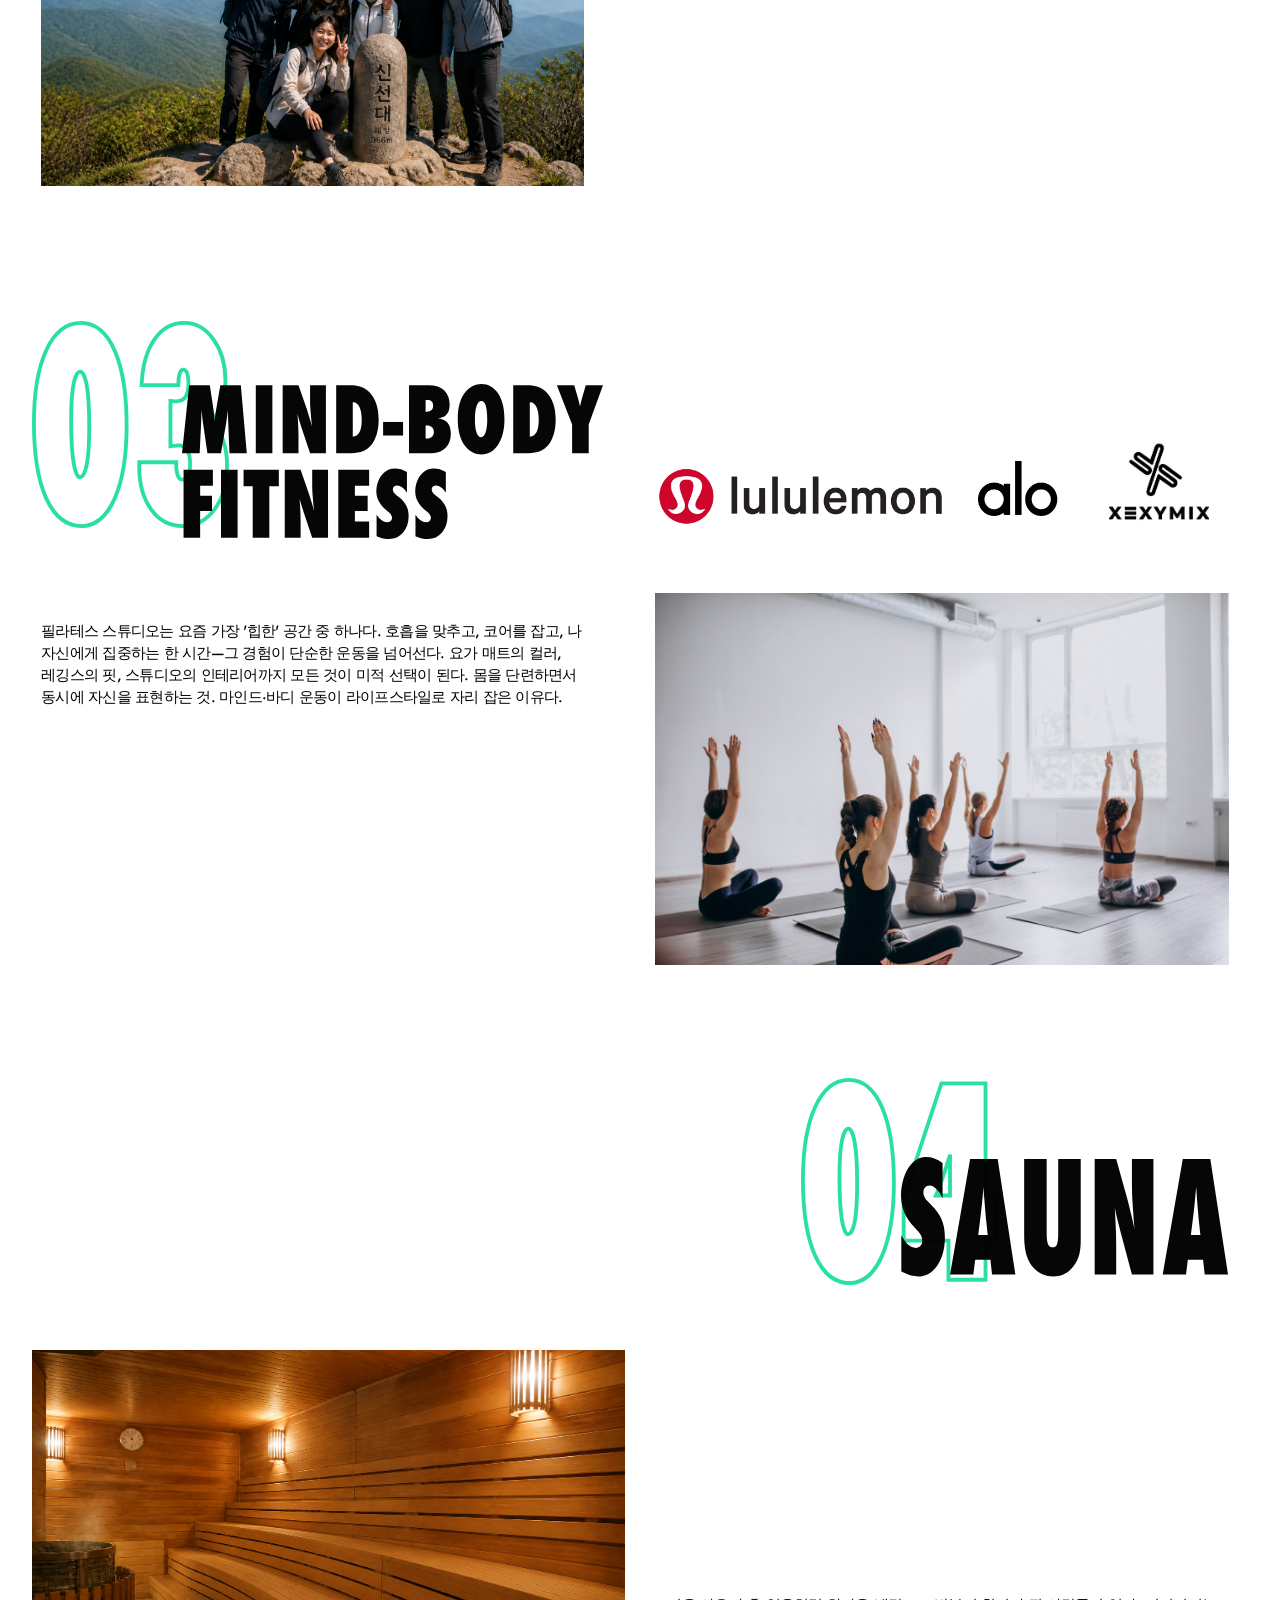
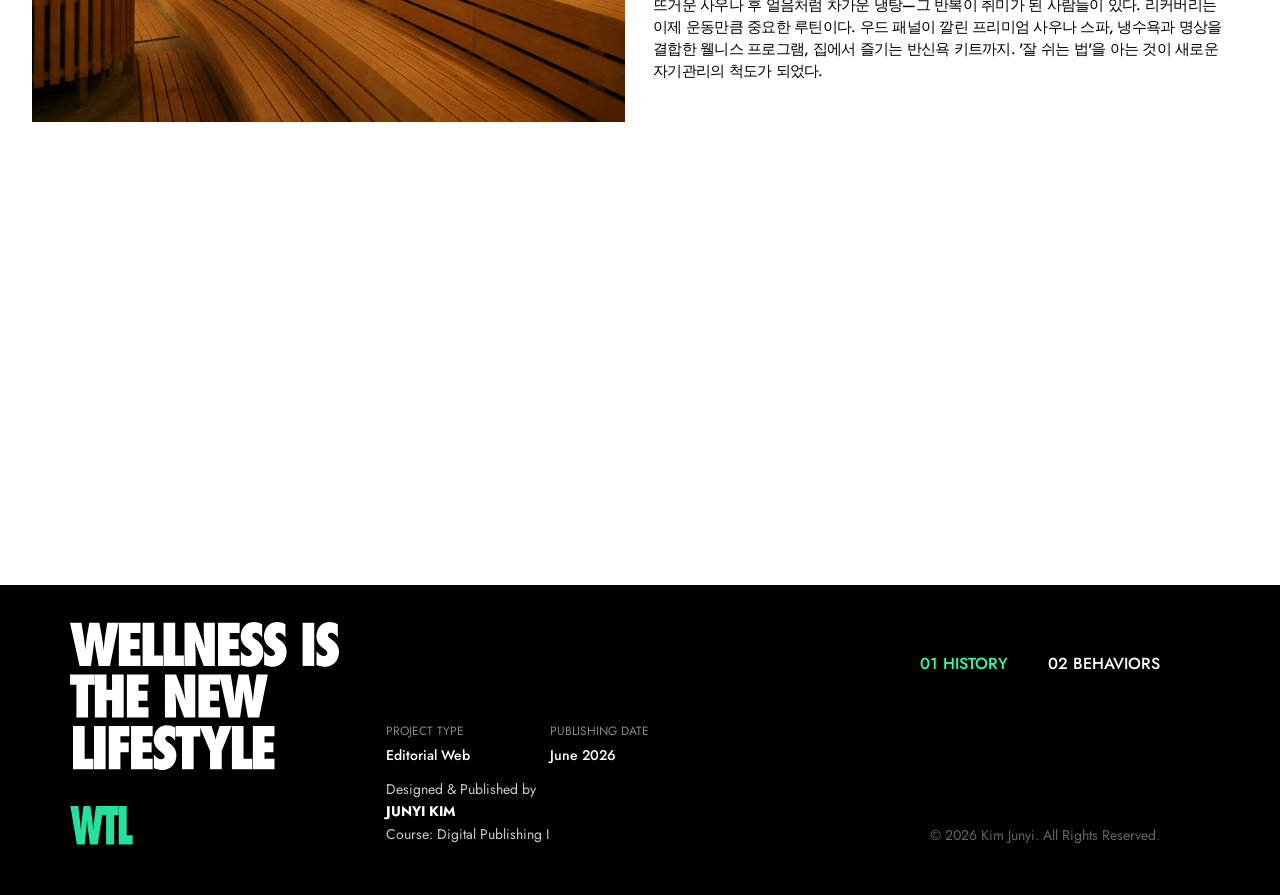
==== commit 1a248676: "Rename style_v11.css to style_v12.css and apply object-fit contain on behavior-03 logos" ====
--- a/index.html
+++ b/index.html
@@ -4,7 +4,7 @@
     <meta charset="UTF-8">
     <meta name="viewport" content="width=device-width, initial-scale=1.0">
     <title>Wellness is the New Lifestyle</title>
-    <link rel="stylesheet" href="style.css?v=10">
+    <link rel="stylesheet" href="style_v12.css">
 </head>
 <body>
 
@@ -87,7 +87,7 @@
         <div id="el-5-56" class="trend-card">
             <img class="card-image image-box" src="images/59fff42e4987dd5bf83de0989941a5fbafcb3eef.png" alt="Frame 7">
             <div class="card-overlay">
-                <div id="el-5-57" class="text-content font-t-Futura-500-33 card-text">요가, 필라테스의 확산</div>
+                <div id="el-5-57" class="text-content font-t-Futura-500-33 card-text" style="width: 372px !important; white-space: nowrap !important;">요가, 필라테스의 확산</div>
 <div id="el-5-58" class="text-content font-t-Futura-500-18 card-text">균형 잡힌 몸매가 유행하면서, 요가·필라테스가 전국적으로 늘었고, 매일 집에서 따라할 수 있는 TV 홈트레이닝 프로그램과 DVD가 붐을 이뤘다. </div>
             </div>
         </div>
@@ -96,7 +96,7 @@
         <div id="el-5-70" class="trend-card">
             <img class="card-image image-box" src="images/0455f164fe7d08d4970e0f42b43b2df4b3d140ff.png" alt="Frame 8">
             <div class="card-overlay">
-                <div id="el-5-71" class="text-content font-t-Futura-500-33 card-text">웰빙 식품</div>
+                <div id="el-5-71" class="text-content font-t-Futura-500-33 card-text" style="width: 372px !important; white-space: nowrap !important;">웰빙 식품</div>
 <div id="el-5-72" class="text-content font-t-Futura-500-18 card-text">유기농과 자연식에 대한 관심이 높아지며 건강한 식문화가 확산되었다.</div>
             </div>
         </div>
@@ -104,7 +104,7 @@
         <div id="el-5-79" class="trend-card">
             <img class="card-image image-box" src="images/32af8789209710e3a12432a3c74b85ec3b8fff35.png" alt="Frame 10">
             <div class="card-overlay">
-                <div id="el-5-80" class="text-content font-t-Futura-500-33 card-text">애슬레저의 등장</div>
+                <div id="el-5-80" class="text-content font-t-Futura-500-33 card-text" style="width: 372px !important; white-space: nowrap !important;">애슬레저의 등장</div>
 <div id="el-5-81" class="text-content font-t-Futura-500-18 card-text">운동복은 운동을 위한 기능성 의류를 넘어 일상복으로 확장되기 시작했다.</div>
             </div>
         </div>
@@ -112,7 +112,7 @@
         <div id="el-5-91" class="trend-card">
             <img class="card-image image-box" src="images/92a06abcb3b5109293c488c2381b5d17a539bc40.png" alt="Frame 9">
             <div class="card-overlay">
-                <div id="el-5-92" class="text-content font-t-Futura-500-33 card-text">찜질방</div>
+                <div id="el-5-92" class="text-content font-t-Futura-500-33 card-text" style="width: 372px !important; white-space: nowrap !important;">찜질방</div>
 <div id="el-5-93" class="text-content font-t-Futura-500-18 card-text">IMF 외환위기 이후 등장한 대표적인 저렴한 도심 속 복합 여가 공간이었다. 단순히 뜨거운 방에서 땀을 빼는 것을 넘어, 남녀노소 및 연인들이 함께 모여 식당, PC방, 영화관, 만화방 등 다양한 편의시설을 즐길 수 있는 전성기를 맞이했다.</div>
             </div>
         </div>
@@ -127,7 +127,7 @@
         <div id="el-5-62" class="trend-card">
             <img class="card-image image-box" src="images/2fc46048a3050557df19e37364f743143ea5e31d.png" alt="Frame 11">
             <div class="card-overlay">
-                <div id="el-5-63" class="text-content font-t-Futura-500-33 card-text">스마트 워치</div>
+                <div id="el-5-63" class="text-content font-t-Futura-500-33 card-text" style="width: 372px !important; white-space: nowrap !important;">스마트 워치</div>
 <div id="el-5-64" class="text-content font-t-Futura-500-18 card-text">걸음 수, 심박수, 운동량까지 실시간으로 측정할 수 있게 되면서 건강은 감각이 아닌 수치로 관리되기 시작했다. 사람들은 자신의 몸을 기록하고 분석하는 데 익숙해졌다.</div>
             </div>
         </div>
@@ -136,7 +136,7 @@
         <div id="el-5-73" class="trend-card">
             <img class="card-image image-box" src="images/b9d13388d992e136c14ec0e96d1bc44a88477213.png" alt="Frame 12">
             <div class="card-overlay">
-                <div id="el-5-74" class="text-content font-t-Futura-500-33 card-text">바디프로필의 유행</div>
+                <div id="el-5-74" class="text-content font-t-Futura-500-33 card-text" style="width: 372px !important; white-space: nowrap !important;">바디프로필의 유행</div>
 <div id="el-5-75" class="text-content font-t-Futura-500-18 card-text">건강은 목표가 되었다.<br>단순히 체중을 감량하는 것을 넘어 몸의 변화를 시각적으로 증명하는 문화가 등장했다. 운동은 과정이 아닌 결과를 향한 프로젝트가 되었다.</div>
             </div>
         </div>
@@ -144,7 +144,7 @@
         <div id="el-5-76" class="trend-card">
             <img class="card-image image-box" src="images/f1e48c11c6f2511a4957c53dbe341c6aebfee3a3.png" alt="Frame 13">
             <div class="card-overlay">
-                <div id="el-5-77" class="text-content font-t-Futura-500-33 card-text">오운완, SNS 운동일상 공유</div>
+                <div id="el-5-77" class="text-content font-t-Futura-500-33 card-text" style="width: 372px !important; white-space: nowrap !important;">오운완, SNS 운동일상 공유</div>
 <div id="el-5-78" class="text-content font-t-Futura-500-18 card-text">건강은 기록되고 공유되기 시작했다.<br>인스타그램과 유튜브의 성장으로 운동은 더 이상 개인의 습관이 아니었다. 사람들은 자신의 운동 과정을 기록하고 공유하며 건강한 라이프스타일을 표현하기 시작했다.</div>
             </div>
         </div>
@@ -152,7 +152,7 @@
         <div id="el-5-85" class="trend-card">
             <img class="card-image image-box" src="images/5e80ea3b49d9e6a09c353509731cd8f892c4b039.png" alt="Frame 14">
             <div class="card-overlay">
-                <div id="el-5-86" class="text-content font-t-Futura-500-33 card-text">클린 이팅 </div>
+                <div id="el-5-86" class="text-content font-t-Futura-500-33 card-text" style="width: 372px !important; white-space: nowrap !important;">클린 이팅 </div>
 <div id="el-5-87" class="text-content font-t-Futura-500-18 card-text">닭가슴살, 프로틴, 다이어트 도시락과 같은 식단 문화가 확산되며 건강은 운동뿐만 아니라 식습관까지 포함하는 개념으로 발전했다. 건강한 식단은 새로운 자기관리 방식이 되었다.</div>
             </div>
         </div>
@@ -167,7 +167,7 @@
         <div id="el-5-59" class="trend-card">
             <img class="card-image image-box" src="images/568348b87faec97adbc79ecf48406a9ddbd4fd22.png" alt="Frame 15">
             <div class="card-overlay">
-                <div id="el-5-60" class="text-content font-t-Futura-500-33 card-text">고프코어</div>
+                <div id="el-5-60" class="text-content font-t-Futura-500-33 card-text" style="width: 372px !important; white-space: nowrap !important;">고프코어</div>
 <div id="el-5-61" class="text-content font-t-Futura-500-18 card-text">운동복은 패션이 되었다. 기능성 의류는 아웃도어를 넘어 일상복으로 확장되었다. 등산과 트레일 문화의 성장과 함께 건강한 라이프스타일을 보여주는 새로운 패션 문화가 등장했다.</div>
             </div>
         </div>
@@ -176,7 +176,7 @@
         <div id="el-5-82" class="trend-card">
             <img class="card-image image-box" src="images/92538bdc9b0cf4336d71622e2bc413cb95295fbd.png" alt="Frame 18">
             <div class="card-overlay">
-                <div id="el-5-83" class="text-content font-t-Futura-500-33 card-text">러닝 문화</div>
+                <div id="el-5-83" class="text-content font-t-Futura-500-33 card-text" style="width: 372px !important; white-space: nowrap !important;">러닝 문화</div>
 <div id="el-5-84" class="text-content font-t-Futura-500-18 card-text">러닝크루와 마라톤 문화가 대중화되며 러닝은 단순한 운동을 넘어 하나의 라이프스타일이 되었다. 사람들은 기록뿐 아니라 함께 달리는 경험을 소비하기 시작했다.</div>
             </div>
         </div>
@@ -184,7 +184,7 @@
         <div id="el-5-88" class="trend-card">
             <img class="card-image image-box" src="images/8dcb6b9354af38b4c9ba19d95cd305ecd4a17d0d.png" alt="Frame 19">
             <div class="card-overlay">
-                <div id="el-5-89" class="text-content font-t-Futura-500-33 card-text">리커버리 문화</div>
+                <div id="el-5-89" class="text-content font-t-Futura-500-33 card-text" style="width: 372px !important; white-space: nowrap !important;">리커버리 문화</div>
 <div id="el-5-90" class="text-content font-t-Futura-500-18 card-text">회복이 새로운 취미가 되었다.<br>사우나, 냉수욕, 명상과 같은 회복 중심 활동이 주목받기 시작했다. 사람들은 운동뿐 아니라 얼마나 잘 쉬고 회복하는지도 중요하게 생각하게 되었다.</div>
             </div>
         </div>
@@ -192,7 +192,7 @@
         <div id="el-5-94" class="trend-card">
             <img class="card-image image-box" src="images/cc1f6210691d906311b902ca00079e3067e1fc33.png" alt="Frame 9">
             <div class="card-overlay">
-                <div id="el-5-95" class="text-content font-t-Futura-500-33 card-text">이너뷰티</div>
+                <div id="el-5-95" class="text-content font-t-Futura-500-33 card-text" style="width: 372px !important; white-space: nowrap !important;">이너뷰티</div>
 <div id="el-5-96" class="text-content font-t-Futura-500-18 card-text">콜라겐, 유산균, 프로틴 등 건강기능식품 시장이 성장하며 뷰티의 범위는 몸 안까지 확장되었다. 건강해 보이는 것이 새로운 아름다움의 기준이 되었다. 건강이 아름다움과 연결된 것이다.</div>
             </div>
         </div>
--- a/style_v12.css
+++ b/style_v12.css
@@ -0,0 +1,1545 @@
+@import url('https://fonts.googleapis.com/css2?family=42dot+Sans:wght@600&family=Jost:ital,wght@0,100..900;1,100..900&display=swap');
+
+* {
+    box-sizing: border-box;
+    margin: 0;
+    padding: 0;
+}
+
+body {
+    background-color: #ffffff;
+    overflow-x: hidden;
+    font-family: 'Jost', sans-serif;
+    color: #000000;
+}
+
+/* Global Typography & Word-wrap fixes */
+.text-content,
+.card-text,
+p, 
+span,
+div {
+    word-break: keep-all;          /* 단어가 도중에 끊겨 아래로 내려가지 않도록 차단 */
+    overflow-wrap: break-word;     /* 너무 긴 영문 등이 있을 때만 줄바꿈 허용 */
+}
+
+@media (max-width: 1920px) {
+    body {
+        zoom: calc(100vw / 1920);
+    }
+}
+
+/* Common Layout Containers */
+.main-layout {
+    width: 100%;
+    position: relative;
+    background-color: #ffffff;
+}
+
+.scroll-section {
+    position: relative;
+    width: 100%;
+    background-color: #ffffff;
+    overflow: hidden;
+}
+
+.section-content {
+    position: relative;
+    z-index: 2;
+}
+
+.page-block {
+    position: relative;
+    width: 100%;
+    background-color: transparent;
+}
+
+.block-container {
+    position: relative;
+    width: 1420px;
+    left: 50%;
+    transform: translateX(-50%);
+    height: 100%;
+}
+
+/* Vignette panels and backgrounds */
+.hero-bg-wrapper {
+    position: absolute;
+    top: 0;
+    left: 50%;
+    transform: translateX(-50%);
+    width: 1920px;
+    height: 877px;
+    z-index: 1;
+    pointer-events: none;
+}
+
+#behaviors-section .hero-bg-wrapper {
+    height: 878px;
+}
+
+.vignette {
+    position: absolute;
+    top: 0;
+    height: 877px;
+    z-index: 5;
+    pointer-events: none;
+}
+
+.left-vignette {
+    left: -81px;
+    width: 518px;
+    background: linear-gradient(to right, rgba(0, 0, 0, 1.0) 0%, rgba(0, 0, 0, 1.0) 32%, rgba(0, 0, 0, 0.32) 56%, rgba(0, 0, 0, 0.32) 100%);
+}
+
+.right-vignette {
+    left: 1411px;
+    width: 518px;
+    background: linear-gradient(to right, rgba(0, 0, 0, 0.32) 0%, rgba(0, 0, 0, 0.32) 44%, rgba(0, 0, 0, 1.0) 68%, rgba(0, 0, 0, 1.0) 100%);
+}
+
+#behaviors-section .left-vignette {
+    left: 0px;
+    background: linear-gradient(to right, rgba(0, 0, 0, 1.0) 0%, rgba(0, 0, 0, 1.0) 32%, rgba(0, 0, 0, 0) 100%);
+}
+
+#behaviors-section .right-vignette {
+    left: 1402px;
+    background: linear-gradient(to right, rgba(0, 0, 0, 0) 0%, rgba(0, 0, 0, 1.0) 68%, rgba(0, 0, 0, 1.0) 100%);
+}
+
+.center-overlay-vignette {
+    position: absolute;
+    left: 257px;
+    top: 108px;
+    width: 1420px;
+    height: 770px;
+    background: rgba(11, 11, 11, 0.53);
+    z-index: 4;
+}
+
+.hero-bg-img {
+    position: absolute;
+    left: 69px;
+    top: 138px;
+    width: 1737.7px;
+    height: 770.0px;
+    z-index: 1;
+    object-fit: cover;
+}
+
+#behaviors-section .hero-bg-img {
+    left: 257px;
+    top: 108px;
+    width: 1420px;
+    height: 770px;
+}
+
+/* FIXED HEADER STYLES */
+.site-header {
+    position: fixed;
+    top: 0;
+    left: 0;
+    width: 100%;
+    height: 107.8px;
+    background-color: #000000;
+    z-index: 100;
+    border-bottom: 1px solid #000000;
+}
+
+.header-container {
+    position: relative;
+    max-width: 1420px;
+    width: 100%;
+    height: 100%;
+    margin: 0 auto;
+}
+
+.header-left {
+    position: absolute;
+    left: 70.2px;
+    top: 35.3px;
+    display: flex;
+    align-items: center;
+}
+
+.logo-wtl {
+    width: 62.7px;
+    height: 39.4px;
+    margin-right: 12.9px;
+}
+
+.logo-title {
+    font-family: 'Jost', sans-serif;
+    font-weight: 500;
+    font-size: 15.0px;
+    color: #ffffff;
+    letter-spacing: 0.05em;
+    margin-top: 5px;
+}
+
+.header-right {
+    position: absolute;
+    right: 120.0px;
+    top: 35.3px;
+}
+
+.nav-menu {
+    display: flex;
+    gap: 71px;
+    position: relative;
+}
+
+.nav-link {
+    font-family: 'Jost', sans-serif;
+    font-weight: 500;
+    font-size: 16px;
+    color: #888888;
+    text-decoration: none;
+    text-transform: uppercase;
+    transition: color 0.3s ease;
+    padding-bottom: 8px;
+}
+
+.nav-link:hover, .nav-link.active {
+    color: #2bffb4;
+}
+
+.active-line {
+    position: absolute;
+    bottom: -15px;
+    left: 0;
+    width: 78px;
+    height: 2px;
+    background-color: #2bffb4;
+    transition: all 0.3s cubic-bezier(0.25, 0.8, 0.25, 1);
+}
+
+/* STICKY HORIZONTAL SCROLL TIMELINE */
+.timeline-scroll-section {
+    position: relative;
+    width: 100%;
+    height: 130vh;
+}
+
+.sticky-viewport {
+    position: sticky;
+    top: 0;
+    width: 100%;
+    height: 100vh;
+    overflow: hidden;
+    display: flex;
+    align-items: center;
+    background-color: #ffffff;
+}
+
+.timeline-container {
+    position: relative;
+    width: 100%;
+    max-width: 1420px;
+    margin: 0 auto;
+    height: 650px;
+}
+
+.horizontal-track {
+    position: relative;
+    width: 100%;
+    height: 100%;
+    transform: translateX(234px);
+    transition: transform 0.1s linear;
+}
+
+/* TOP BUTTON STYLES */
+.top-button {
+    position: fixed;
+    right: 40px;
+    bottom: 40px;
+    width: 60px;
+    height: 60px;
+    border-radius: 50%;
+    background-color: #2bffb4;
+    color: #000000;
+    border: none;
+    font-family: 'Jost', sans-serif;
+    font-weight: 600;
+    font-size: 14px;
+    cursor: pointer;
+    z-index: 1000;
+    box-shadow: 0 4px 15px rgba(0, 0, 0, 0.2);
+    display: none;
+    justify-content: center;
+    align-items: center;
+    transition: background-color 0.3s ease, transform 0.3s ease, opacity 0.3s ease;
+}
+
+.top-button:hover {
+    background-color: #20d898;
+    transform: translateY(-3px) scale(1.05);
+}
+
+.top-button.visible {
+    display: flex;
+}
+
+/* COMMON FOOTER STYLES */
+.footer-bar {
+    width: 100%;
+    height: 310px;
+    background-color: #000000;
+    color: #ffffff;
+    position: relative;
+    z-index: 10;
+}
+
+.footer-container {
+    position: relative;
+    max-width: 1420px;
+    width: 100%;
+    height: 100%;
+    margin: 0 auto;
+}
+
+.footer-left {
+    position: absolute;
+    left: 70.2px;
+    top: 37px;
+    height: 223px;
+    display: flex;
+    flex-direction: column;
+    justify-content: space-between;
+}
+
+.footer-logo-title {
+    height: 148px;
+    width: 269px;
+    object-fit: contain;
+}
+
+.footer-logo-wtl {
+    width: 62.7px;
+    height: 39.4px;
+}
+
+.footer-center {
+    position: absolute;
+    left: 386.0px;
+    top: 137px;
+    display: flex;
+    flex-direction: column;
+    justify-content: space-between;
+    height: 123px;
+}
+
+.footer-meta {
+    display: flex;
+    gap: 80px;
+}
+
+.meta-item {
+    display: flex;
+    flex-direction: column;
+    gap: 5px;
+}
+
+.meta-label {
+    font-size: 12px;
+    color: #888888;
+    text-transform: uppercase;
+}
+
+.meta-val {
+    font-size: 14px;
+    font-weight: 500;
+}
+
+.footer-credits {
+    font-size: 14px;
+    line-height: 1.6;
+    color: #cccccc;
+}
+
+.footer-credits strong {
+    color: #ffffff;
+}
+
+.footer-right {
+    position: absolute;
+    right: 120.0px;
+    top: 67px;
+    height: 193px;
+    display: flex;
+    flex-direction: column;
+    justify-content: space-between;
+    align-items: flex-end;
+}
+
+.footer-nav {
+    display: flex;
+    gap: 40px;
+}
+
+.footer-link {
+    font-size: 16px;
+    text-transform: uppercase;
+    text-decoration: none;
+    color: #ffffff;
+}
+
+.footer-link.active {
+    color: #2bffb4;
+}
+
+.footer-copyright {
+    font-size: 14px;
+    color: #666666;
+}
+
+/* Image and Vector Elements */
+.image-box {
+    object-fit: cover;
+}
+
+.vector-shape {
+    object-fit: contain;
+}
+
+/* CARD HOVER INTERACTIONS */
+.trend-card {
+    overflow: hidden;
+    position: absolute;
+    cursor: pointer;
+    background-color: #000000;
+    transition: box-shadow 0.4s ease;
+}
+
+.trend-card:hover {
+    box-shadow: 0 12px 30px rgba(0, 0, 0, 0.15);
+}
+
+.card-image {
+    width: 100%;
+    height: 100%;
+    position: absolute;
+    left: 0;
+    top: 0;
+    transition: transform 0.6s cubic-bezier(0.25, 0.46, 0.45, 0.94);
+    z-index: 1;
+}
+
+.trend-card:hover .card-image {
+    transform: scale(1.04);
+}
+
+.card-overlay {
+    position: absolute;
+    left: 0;
+    top: 0;
+    width: 100%;
+    height: 100%;
+    background-color: rgba(0, 0, 0, 0.76);
+    opacity: 0;
+    transition: opacity 0.4s cubic-bezier(0.25, 0.46, 0.45, 0.94);
+    z-index: 2;
+    padding: 30px;
+}
+
+.trend-card:hover .card-overlay {
+    opacity: 1;
+}
+
+/* Slide and Fade In Title and Description on Hover */
+.trend-card:hover .card-text {
+    opacity: 1 !important;
+    transform: translateY(-10px) !important;
+}
+
+/* 카드 내 제목들의 가로 너비 부족으로 인한 강제 줄바꿈 및 겹침 방지 */
+.card-overlay .font-t-Futura-500-33 {
+    width: 372px !important;       /* 상세설명(372px)과 동일하게 제목 영역 넓힘 */
+    white-space: nowrap;          /* 제목이 강제로 줄바꿈되지 않도록 보장 */
+}
+
+/* Typography styles */
+
+.font-t-42dot-Sans-600-49 {
+    font-family: '42dot Sans', 'Jost', sans-serif;
+    font-weight: 600;
+    font-size: 49.80px;
+    line-height: 57.27px;
+    letter-spacing: -1.00px;
+}
+
+.font-t-Futura-500-14 {
+    font-family: 'Futura', 'Jost', sans-serif;
+    font-weight: 500;
+    font-size: 14.49px;
+    line-height: 21.15px;
+    letter-spacing: -0.72px;
+}
+
+.font-t-Futura-500-15 {
+    font-family: 'Futura', 'Jost', sans-serif;
+    font-weight: 500;
+    font-size: 15.00px;
+    line-height: 21.90px;
+    letter-spacing: -0.75px;
+}
+
+.font-t-Futura-500-18 {
+    font-family: 'Futura', 'Jost', sans-serif;
+    font-weight: 500;
+    font-size: 18.11px;
+    line-height: 25.35px;
+    letter-spacing: 0.36px;
+}
+
+.font-t-Futura-500-20 {
+    font-family: 'Futura', 'Jost', sans-serif;
+    font-weight: 500;
+    font-size: 20.83px;
+    line-height: 30.41px;
+    letter-spacing: 0.42px;
+}
+
+.font-t-Futura-500-22 {
+    font-family: 'Futura', 'Jost', sans-serif;
+    font-weight: 500;
+    font-size: 22.64px;
+    line-height: 33.05px;
+    letter-spacing: -1.13px;
+}
+
+.font-t-Futura-500-28 {
+    font-family: 'Futura', 'Jost', sans-serif;
+    font-weight: 500;
+    font-size: 28.98px;
+    line-height: 42.30px;
+    letter-spacing: 0.58px;
+}
+
+.font-t-Futura-500-32 {
+    font-family: 'Futura', 'Jost', sans-serif;
+    font-weight: 500;
+    font-size: 32.00px;
+    line-height: 46.72px;
+    letter-spacing: 0.64px;
+}
+
+.font-t-Futura-500-33 {
+    font-family: 'Futura', 'Jost', sans-serif;
+    font-weight: 500;
+    font-size: 33.50px;
+    line-height: 46.90px;
+    letter-spacing: 0.67px;
+}
+
+.font-t-Futura-500-40 {
+    font-family: 'Futura', 'Jost', sans-serif;
+    font-weight: 500;
+    font-size: 40.75px;
+    line-height: 57.04px;
+    letter-spacing: 0.81px;
+}
+
+.font-t-Futura-800-21 {
+    font-family: 'Futura', 'Jost', sans-serif;
+    font-weight: 800;
+    font-size: 21.73px;
+    line-height: 41.07px;
+    letter-spacing: -1.09px;
+}
+
+.font-t-Futura-800-80 {
+    font-family: 'Futura', 'Jost', sans-serif;
+    font-weight: 800;
+    font-size: 80.59px;
+    line-height: 117.66px;
+    letter-spacing: 1.61px;
+}
+
+#history-hero-block { height: 900px; }
+#history-intro-block {
+    height: 380px;
+}
+#history-bridge-block { height: 420px; }
+#history-2000s-block { height: 1260px; }
+#history-2010s-block { height: 820px; }
+#history-2020s-block { height: 836px; }
+#behaviors-hero-block { height: 992px; }
+#behavior-01-block { height: 764px; }
+#behavior-02-block { height: 779px; }
+#behavior-03-block { height: 757px; }
+#behavior-04-block { height: 1107px; }
+#el-5-8 {
+    position: absolute;
+    left: 101.9px;
+    top: 575.9px;
+    width: 212.8px;
+    height: 151.2px;
+    opacity: 0.990;
+}
+
+#el-5-11 {
+    position: absolute;
+    left: 808.2px;
+    top: 87.0px;
+    width: 393.4px;
+    height: 293.1px;
+}
+
+#el-5-19 {
+    position: absolute;
+    left: 101.9px;
+    top: 144.9px;
+    width: 572.3px;
+    height: 398.4px;
+}
+
+#el-5-25 {
+    opacity: 0.990;
+    color: rgb(0, 0, 0);
+    text-align: center;
+    width: 100%;
+}
+
+#el-5-26 {
+}
+
+#el-5-24 {
+    position: absolute;
+    left: 1063.5px;
+    top: 524.3px;
+    width: 234.5px;
+    height: 234.5px;
+    display: flex;
+    flex-direction: column;
+    justify-content: center;
+    align-items: center;
+    gap: 9px;
+    padding: 25px;
+    text-align: center;
+    background-color: rgb(43, 255, 180);
+    border-radius: 50%;
+    opacity: 0;
+    animation: fadeInUpCircle 1.2s cubic-bezier(0.25, 1, 0.5, 1) 0.3s forwards;
+}
+
+#el-5-27 {
+    position: absolute;
+    left: 101.9px;
+    top: 120.0px;
+    width: 559.0px;
+    height: 114.0px;
+    color: rgb(0, 0, 0);
+}
+
+#el-5-28 {
+    position: absolute;
+    left: -234.0px;
+    top: 87.0px;
+    width: 473.4px;
+    height: 293.5px;
+}
+
+#el-5-29 {
+    position: absolute;
+    left: 298.4px;
+    top: 87.0px;
+    width: 451.3px;
+    height: 293.1px;
+}
+
+#el-5-36 {
+    position: absolute;
+    left: -111.8px;
+    top: 23.6px;
+    width: 229.1px;
+    height: 42.0px;
+    opacity: 0.990;
+    color: rgb(0, 0, 0);
+    text-align: center;
+}
+
+#el-5-37 {
+    position: absolute;
+    left: 408.9px;
+    top: 23.6px;
+    width: 229.1px;
+    height: 42.0px;
+    opacity: 0.990;
+    color: rgb(0, 0, 0);
+    text-align: center;
+}
+
+#el-5-38 {
+    position: absolute;
+    left: 889.7px;
+    top: 23.6px;
+    width: 229.1px;
+    height: 42.0px;
+    opacity: 0.990;
+    color: rgb(0, 0, 0);
+    text-align: center;
+}
+
+#el-5-39 {
+    position: absolute;
+    left: 65.7px;
+    top: 448.7px;
+    width: 294.3px;
+    height: 147.6px;
+    opacity: 0.990;
+}
+
+#el-5-40 {
+    position: absolute;
+    left: -181.5px;
+    top: 432.0px;
+    width: 421.0px;
+    height: 112.0px;
+    opacity: 0.990;
+    color: rgb(0, 0, 0);
+}
+
+#el-5-41 {
+    position: absolute;
+    left: 298.4px;
+    top: 432.0px;
+    width: 450.9px;
+    height: 138.0px;
+    opacity: 0.990;
+    color: rgb(0, 0, 0);
+}
+
+#el-5-42 {
+    position: absolute;
+    left: 808.2px;
+    top: 432.0px;
+    width: 393.0px;
+    height: 112.0px;
+    opacity: 0.990;
+    color: rgb(0, 0, 0);
+}
+
+#el-5-43 {
+    position: absolute;
+    left: 1260.0px;
+    top: 432.0px;
+    width: 393.0px;
+    height: 112.0px;
+    opacity: 0.990;
+    color: rgb(0, 0, 0);
+}
+
+#el-5-44 {
+    position: absolute;
+    left: 63.0px;
+    top: 617.2px;
+    width: 350px;
+    height: auto;
+    opacity: 0.990;
+    color: rgb(0, 0, 0);
+}
+
+#el-5-45 {
+    position: absolute;
+    left: 63.0px;
+    top: 172.4px;
+    width: 253.0px;
+    height: 228.0px;
+    opacity: 0.990;
+    color: rgb(0, 0, 0);
+}
+
+#el-5-46 {
+    position: absolute;
+    left: 995.6px;
+    top: 174.8px;
+    width: 286.0px;
+    height: 114.0px;
+    opacity: 0.990;
+    color: rgb(0, 0, 0);
+}
+
+#el-5-47 {
+    position: absolute;
+    left: 235.0px;
+    top: 61.6px;
+    width: 950.0px;
+    height: 236.0px;
+    opacity: 0.990;
+    color: rgb(0, 0, 0);
+    text-align: center;
+}
+
+#el-5-48 {
+    position: absolute;
+    left: 180.0px;
+    top: 32.7px;
+    width: 52.0px;
+    height: 118.0px;
+    opacity: 0.990;
+    color: rgb(37, 224, 158);
+    text-align: center;
+}
+
+#el-5-49 {
+    position: absolute;
+    left: 1188.0px;
+    top: 32.7px;
+    width: 52.0px;
+    height: 118.0px;
+    opacity: 0.990;
+    color: rgb(37, 224, 158);
+    text-align: center;
+}
+
+#el-5-50 {
+    position: absolute;
+    left: 63.0px;
+    top: 877.0px;
+    width: 363.1px;
+    height: 201.9px;
+    opacity: 0.990;
+    color: rgb(0, 0, 0);
+}
+
+#el-5-51 {
+    position: absolute;
+    left: 63.0px;
+    top: 432.3px;
+    width: 363.1px;
+    height: 201.9px;
+    opacity: 0.990;
+    color: rgb(0, 0, 0);
+}
+
+#el-5-52 {
+    position: absolute;
+    left: 995.6px;
+    top: 421.0px;
+    width: 363.1px;
+    height: 201.9px;
+    opacity: 0.990;
+    color: rgb(0, 0, 0);
+}
+
+#el-5-53 {
+    position: absolute;
+    left: 63.0px;
+    top: 1042.7px;
+    width: 363.1px;
+    height: 201.9px;
+    opacity: 0.990;
+    color: rgb(37, 224, 158);
+}
+
+#el-5-54 {
+    position: absolute;
+    left: 63.0px;
+    top: 598.0px;
+    width: 363.1px;
+    height: 201.9px;
+    opacity: 0.990;
+    color: rgb(37, 224, 158);
+}
+
+#el-5-55 {
+    position: absolute;
+    left: 995.6px;
+    top: 600.4px;
+    width: 363.1px;
+    height: 201.9px;
+    opacity: 0.990;
+    color: rgb(37, 224, 158);
+}
+
+#el-5-57 {
+    position: absolute;
+    left: 39.8px;
+    top: 42.6px;
+    width: 372px;
+    height: 47.0px;
+    opacity: 0;
+    transition: all 0.4s cubic-bezier(0.25, 0.46, 0.45, 0.94);
+    color: rgb(255, 255, 255);
+}
+
+#el-5-58 {
+    position: absolute;
+    left: 39.8px;
+    top: 112.3px;
+    width: 372.1px;
+    height: 57.0px;
+    opacity: 0;
+    transition: all 0.4s cubic-bezier(0.25, 0.46, 0.45, 0.94);
+    color: rgb(255, 255, 255);
+}
+
+#el-5-56 {
+    position: absolute;
+    left: 468.0px;
+    top: 449.0px;
+    width: 452.0px;
+    height: 315.0px;
+}
+
+#el-5-60 {
+    position: absolute;
+    left: 39.8px;
+    top: 42.6px;
+    width: 372px;
+    height: 47.0px;
+    opacity: 0;
+    transition: all 0.4s cubic-bezier(0.25, 0.46, 0.45, 0.94);
+    color: rgb(255, 255, 255);
+}
+
+#el-5-61 {
+    position: absolute;
+    left: 39.8px;
+    top: 112.3px;
+    width: 372.1px;
+    height: 57.0px;
+    opacity: 0;
+    transition: all 0.4s cubic-bezier(0.25, 0.46, 0.45, 0.94);
+    transition-delay: 0.05s;
+    color: rgb(255, 255, 255);
+}
+
+#el-5-59 {
+    position: absolute;
+    left: 469.0px;
+    top: 5.0px;
+    width: 452.0px;
+    height: 315.0px;
+}
+
+#el-5-63 {
+    position: absolute;
+    left: 39.8px;
+    top: 42.6px;
+    width: 372px;
+    height: 47.0px;
+    opacity: 0;
+    transition: all 0.4s cubic-bezier(0.25, 0.46, 0.45, 0.94);
+    color: rgb(255, 255, 255);
+}
+
+#el-5-64 {
+    position: absolute;
+    left: 39.8px;
+    top: 112.3px;
+    width: 372.1px;
+    height: 57.0px;
+    opacity: 0;
+    transition: all 0.4s cubic-bezier(0.25, 0.46, 0.45, 0.94);
+    transition-delay: 0.05s;
+    color: rgb(255, 255, 255);
+}
+
+#el-5-62 {
+    position: absolute;
+    left: 7.0px;
+    top: 6.0px;
+    width: 452.0px;
+    height: 315.0px;
+}
+
+#el-5-65 {
+    position: absolute;
+    left: 514.2px;
+    top: 7.8px;
+    width: 392.1px;
+    height: 191.1px;
+    color: rgb(0, 0, 0);
+    text-align: center;
+}
+
+#el-5-66 {
+    position: absolute;
+    left: 995.6px;
+    top: 6.4px;
+    width: 294.3px;
+    height: 147.6px;
+    opacity: 0.990;
+}
+
+#el-5-67 {
+    position: absolute;
+    left: 65.7px;
+    top: 4.0px;
+    width: 294.3px;
+    height: 147.6px;
+    opacity: 0.990;
+}
+
+#el-5-68 {
+    position: absolute;
+    left: 1259.6px;
+    top: 87.0px;
+    width: 393.4px;
+    height: 293.1px;
+}
+
+#el-5-69 {
+    position: absolute;
+    left: 1329.0px;
+    top: 32.0px;
+    width: 253.0px;
+    height: 47.0px;
+    opacity: 0.990;
+    color: rgb(0, 0, 0);
+    text-align: center;
+}
+
+#el-5-71 {
+    position: absolute;
+    left: 39.8px;
+    top: 42.6px;
+    width: 372px;
+    height: 47.0px;
+    opacity: 0;
+    transition: all 0.4s cubic-bezier(0.25, 0.46, 0.45, 0.94);
+    color: rgb(255, 255, 255);
+}
+
+#el-5-72 {
+    position: absolute;
+    left: 39.8px;
+    top: 112.3px;
+    width: 372.1px;
+    height: 57.0px;
+    opacity: 0;
+    transition: all 0.4s cubic-bezier(0.25, 0.46, 0.45, 0.94);
+    transition-delay: 0.05s;
+    color: rgb(255, 255, 255);
+}
+
+#el-5-70 {
+    position: absolute;
+    left: 930.0px;
+    top: 449.0px;
+    width: 452.0px;
+    height: 315.0px;
+}
+
+#el-5-74 {
+    position: absolute;
+    left: 39.8px;
+    top: 42.6px;
+    width: 372px;
+    height: 47.0px;
+    opacity: 0;
+    transition: all 0.4s cubic-bezier(0.25, 0.46, 0.45, 0.94);
+    color: rgb(255, 255, 255);
+}
+
+#el-5-75 {
+    position: absolute;
+    left: 39.8px;
+    top: 112.3px;
+    width: 372.1px;
+    height: 57.0px;
+    opacity: 0;
+    transition: all 0.4s cubic-bezier(0.25, 0.46, 0.45, 0.94);
+    transition-delay: 0.05s;
+    color: rgb(255, 255, 255);
+}
+
+#el-5-73 {
+    position: absolute;
+    left: 469.0px;
+    top: 6.0px;
+    width: 452.0px;
+    height: 315.0px;
+}
+
+#el-5-77 {
+    position: absolute;
+    left: 39.8px;
+    top: 42.6px;
+    width: 372px;
+    height: 47.0px;
+    opacity: 0;
+    transition: all 0.4s cubic-bezier(0.25, 0.46, 0.45, 0.94);
+    color: rgb(255, 255, 255);
+}
+
+#el-5-78 {
+    position: absolute;
+    left: 39.8px;
+    top: 112.3px;
+    width: 372.1px;
+    height: 57.0px;
+    opacity: 0;
+    transition: all 0.4s cubic-bezier(0.25, 0.46, 0.45, 0.94);
+    transition-delay: 0.05s;
+    color: rgb(255, 255, 255);
+}
+
+#el-5-76 {
+    position: absolute;
+    left: 469.0px;
+    top: 331.0px;
+    width: 452.0px;
+    height: 293.0px;
+}
+
+#el-5-80 {
+    position: absolute;
+    left: 39.8px;
+    top: 42.6px;
+    width: 372px;
+    height: 47.0px;
+    opacity: 0;
+    transition: all 0.4s cubic-bezier(0.25, 0.46, 0.45, 0.94);
+    color: rgb(255, 255, 255);
+}
+
+#el-5-81 {
+    position: absolute;
+    left: 39.8px;
+    top: 112.3px;
+    width: 372.1px;
+    height: 57.0px;
+    opacity: 0;
+    transition: all 0.4s cubic-bezier(0.25, 0.46, 0.45, 0.94);
+    transition-delay: 0.05s;
+    color: rgb(255, 255, 255);
+}
+
+#el-5-79 {
+    position: absolute;
+    left: 468.0px;
+    top: 774.0px;
+    width: 452.0px;
+    height: 293.0px;
+}
+
+#el-5-83 {
+    position: absolute;
+    left: 39.8px;
+    top: 42.6px;
+    width: 372px;
+    height: 47.0px;
+    opacity: 0;
+    transition: all 0.4s cubic-bezier(0.25, 0.46, 0.45, 0.94);
+    color: rgb(255, 255, 255);
+}
+
+#el-5-84 {
+    position: absolute;
+    left: 39.8px;
+    top: 112.3px;
+    width: 372.1px;
+    height: 57.0px;
+    opacity: 0;
+    transition: all 0.4s cubic-bezier(0.25, 0.46, 0.45, 0.94);
+    transition-delay: 0.05s;
+    color: rgb(255, 255, 255);
+}
+
+#el-5-82 {
+    position: absolute;
+    left: 469.0px;
+    top: 329.0px;
+    width: 452.0px;
+    height: 293.0px;
+}
+
+#el-5-86 {
+    position: absolute;
+    left: 39.8px;
+    top: 42.6px;
+    width: 372px;
+    height: 47.0px;
+    opacity: 0;
+    transition: all 0.4s cubic-bezier(0.25, 0.46, 0.45, 0.94);
+    color: rgb(255, 255, 255);
+}
+
+#el-5-87 {
+    position: absolute;
+    left: 39.8px;
+    top: 112.3px;
+    width: 372.1px;
+    height: 57.0px;
+    opacity: 0;
+    transition: all 0.4s cubic-bezier(0.25, 0.46, 0.45, 0.94);
+    transition-delay: 0.05s;
+    color: rgb(255, 255, 255);
+}
+
+#el-5-85 {
+    position: absolute;
+    left: 7.0px;
+    top: 331.0px;
+    width: 452.0px;
+    height: 293.0px;
+}
+
+#el-5-89 {
+    position: absolute;
+    left: 39.8px;
+    top: 42.6px;
+    width: 372px;
+    height: 47.0px;
+    opacity: 0;
+    transition: all 0.4s cubic-bezier(0.25, 0.46, 0.45, 0.94);
+    color: rgb(255, 255, 255);
+}
+
+#el-5-90 {
+    position: absolute;
+    left: 39.8px;
+    top: 112.3px;
+    width: 372.1px;
+    height: 57.0px;
+    opacity: 0;
+    transition: all 0.4s cubic-bezier(0.25, 0.46, 0.45, 0.94);
+    transition-delay: 0.05s;
+    color: rgb(255, 255, 255);
+}
+
+#el-5-88 {
+    position: absolute;
+    left: 930.0px;
+    top: 329.0px;
+    width: 452.0px;
+    height: 293.0px;
+}
+
+#el-5-92 {
+    position: absolute;
+    left: 39.8px;
+    top: 42.6px;
+    width: 372px;
+    height: 47.0px;
+    opacity: 0;
+    transition: all 0.4s cubic-bezier(0.25, 0.46, 0.45, 0.94);
+    color: rgb(255, 255, 255);
+}
+
+#el-5-93 {
+    position: absolute;
+    left: 39.8px;
+    top: 112.3px;
+    width: 372.1px;
+    height: 57.0px;
+    opacity: 0;
+    transition: all 0.4s cubic-bezier(0.25, 0.46, 0.45, 0.94);
+    transition-delay: 0.05s;
+    color: rgb(255, 255, 255);
+}
+
+#el-5-91 {
+    position: absolute;
+    left: 930.0px;
+    top: 774.0px;
+    width: 452.0px;
+    height: 293.0px;
+}
+
+#el-5-95 {
+    position: absolute;
+    left: 39.8px;
+    top: 42.6px;
+    width: 372px;
+    height: 47.0px;
+    opacity: 0;
+    transition: all 0.4s cubic-bezier(0.25, 0.46, 0.45, 0.94);
+    color: rgb(255, 255, 255);
+}
+
+#el-5-96 {
+    position: absolute;
+    left: 39.8px;
+    top: 112.3px;
+    width: 372.1px;
+    height: 57.0px;
+    opacity: 0;
+    transition: all 0.4s cubic-bezier(0.25, 0.46, 0.45, 0.94);
+    transition-delay: 0.05s;
+    color: rgb(255, 255, 255);
+}
+
+#el-5-94 {
+    position: absolute;
+    left: 930.0px;
+    top: 5.0px;
+    width: 452.0px;
+    height: 315.0px;
+}
+
+#el-5-107 {
+    position: absolute;
+    left: 851.0px;
+    top: 0.0px;
+    width: 197.0px;
+    height: 207.0px;
+    opacity: 0.990;
+}
+
+#el-5-108 {
+    position: absolute;
+    left: 102.0px;
+    top: 0.0px;
+    width: 197.0px;
+    height: 207.0px;
+    opacity: 0.990;
+}
+
+#el-5-109 {
+    position: absolute;
+    left: 871.0px;
+    top: 0.0px;
+    width: 197.0px;
+    height: 207.0px;
+    opacity: 0.990;
+}
+
+#el-5-110 {
+    position: absolute;
+    left: 102.0px;
+    top: 7.0px;
+    width: 197.0px;
+    height: 207.0px;
+    opacity: 0.990;
+}
+
+#el-5-111 {
+    position: absolute;
+    left: 102.0px;
+    top: 279.0px;
+    width: 956.0px;
+    height: 372.0px;
+}
+
+#el-5-112 {
+    position: absolute;
+    left: 111.0px;
+    top: 272.0px;
+    width: 543.0px;
+    height: 372.0px;
+}
+
+#el-5-113 {
+    position: absolute;
+    left: 102.0px;
+    top: 272.0px;
+    width: 593.0px;
+    height: 372.0px;
+}
+
+#el-5-114 {
+    position: absolute;
+    left: 725.0px;
+    top: 272.0px;
+    width: 574.0px;
+    height: 372.0px;
+}
+
+#el-5-125 {
+    opacity: 0.990;
+    color: rgb(0, 0, 0);
+    text-align: center;
+    width: 100%;
+}
+
+#el-5-126 {
+}
+
+#el-5-124 {
+    position: absolute;
+    left: 1063.5px;
+    top: 524.3px;
+    width: 234.5px;
+    height: 234.5px;
+    display: flex;
+    flex-direction: column;
+    justify-content: center;
+    align-items: center;
+    gap: 9px;
+    padding: 25px;
+    text-align: center;
+    background-color: rgb(43, 255, 180);
+    border-radius: 50%;
+}
+
+#el-5-127 {
+    position: absolute;
+    left: 725.0px;
+    top: 86.0px;
+    width: 574.0px;
+    height: 191.0px;
+    color: rgb(0, 0, 0);
+}
+
+#el-5-128 {
+    position: absolute;
+    left: 111.0px;
+    top: 300.0px;
+    width: 574.0px;
+    height: 191.0px;
+    color: rgb(0, 0, 0);
+}
+
+#el-5-129 {
+    position: absolute;
+    left: 723.0px;
+    top: 517.0px;
+    width: 574.0px;
+    height: 127.0px;
+    color: rgb(0, 0, 0);
+}
+
+#el-5-130 {
+    position: absolute;
+    left: 725.0px;
+    top: 264.0px;
+    width: 574.0px;
+    height: 191.0px;
+    color: rgb(0, 0, 0);
+}
+
+#el-5-131 {
+    position: absolute;
+    left: 102.0px;
+    top: 564.0px;
+    width: 253.0px;
+    height: 174.0px;
+    opacity: 0.990;
+    color: rgb(43, 255, 180);
+}
+
+#el-5-132 {
+    position: absolute;
+    left: 107.0px;
+    top: 154.0px;
+    width: 603.0px;
+    height: 120.0px;
+}
+
+#el-5-133 {
+    position: absolute;
+    left: 180.0px;
+    top: 86.0px;
+    width: 457.0px;
+    height: 120.3px;
+    opacity: 0.990;
+}
+
+#el-5-134 {
+    position: absolute;
+    left: 950.0px;
+    top: 79.0px;
+    width: 348.5px;
+    height: 120.3px;
+    opacity: 0.990;
+}
+
+#el-5-135 {
+    position: absolute;
+    left: 970.0px;
+    top: 79.0px;
+    width: 328.5px;
+    height: 120.3px;
+    opacity: 0.990;
+}
+
+#el-5-136 {
+    position: absolute;
+    left: 1088.0px;
+    top: 301.0px;
+    width: 211.1px;
+    height: 76.0px;
+}
+
+#el-5-137 {
+    position: absolute;
+    left: 1088.0px;
+    top: 458.0px;
+    width: 201.2px;
+    height: 23.0px;
+}
+
+#el-5-138 {
+    position: absolute;
+    left: 1090.0px;
+    top: 562.0px;
+    width: 209.0px;
+    height: 67.0px;
+}
+
+#el-5-139 {
+    position: absolute;
+    left: 111.0px;
+    top: 157.0px;
+    width: 123.0px;
+    height: 84.0px;
+}
+
+#el-5-140 {
+    position: absolute;
+    left: 308.0px;
+    top: 164.0px;
+    width: 150.0px;
+    height: 70.0px;
+}
+
+#el-5-141 {
+    position: absolute;
+    left: 1162.0px;
+    top: 104.0px;
+    width: 134.0px;
+    height: 127.0px;
+    object-fit: contain;
+}
+
+#el-5-142 {
+    position: absolute;
+    left: 1048.0px;
+    top: 117.0px;
+    width: 80.0px;
+    height: 101.0px;
+    object-fit: contain;
+}
+
+#el-5-143 {
+    position: absolute;
+    left: 727.0px;
+    top: 95.0px;
+    width: 287.0px;
+    height: 161.0px;
+    object-fit: contain;
+}
+
+#el-5-144 {
+    position: absolute;
+    left: 252.0px;
+    top: 63.0px;
+    width: 421.0px;
+    height: 155.0px;
+    opacity: 0.990;
+}
+
+#history-section .hero-bg-img {
+    left: 50%;
+    transform: translateX(-50%);
+    top: 0;
+    width: 1670px;
+    height: 900px;
+    object-fit: cover;
+}
+
+@keyframes fadeInUpCircle {
+    from {
+        opacity: 0;
+        transform: translateY(60px);
+    }
+    to {
+        opacity: 1;
+        transform: translateY(0);
+    }
+}
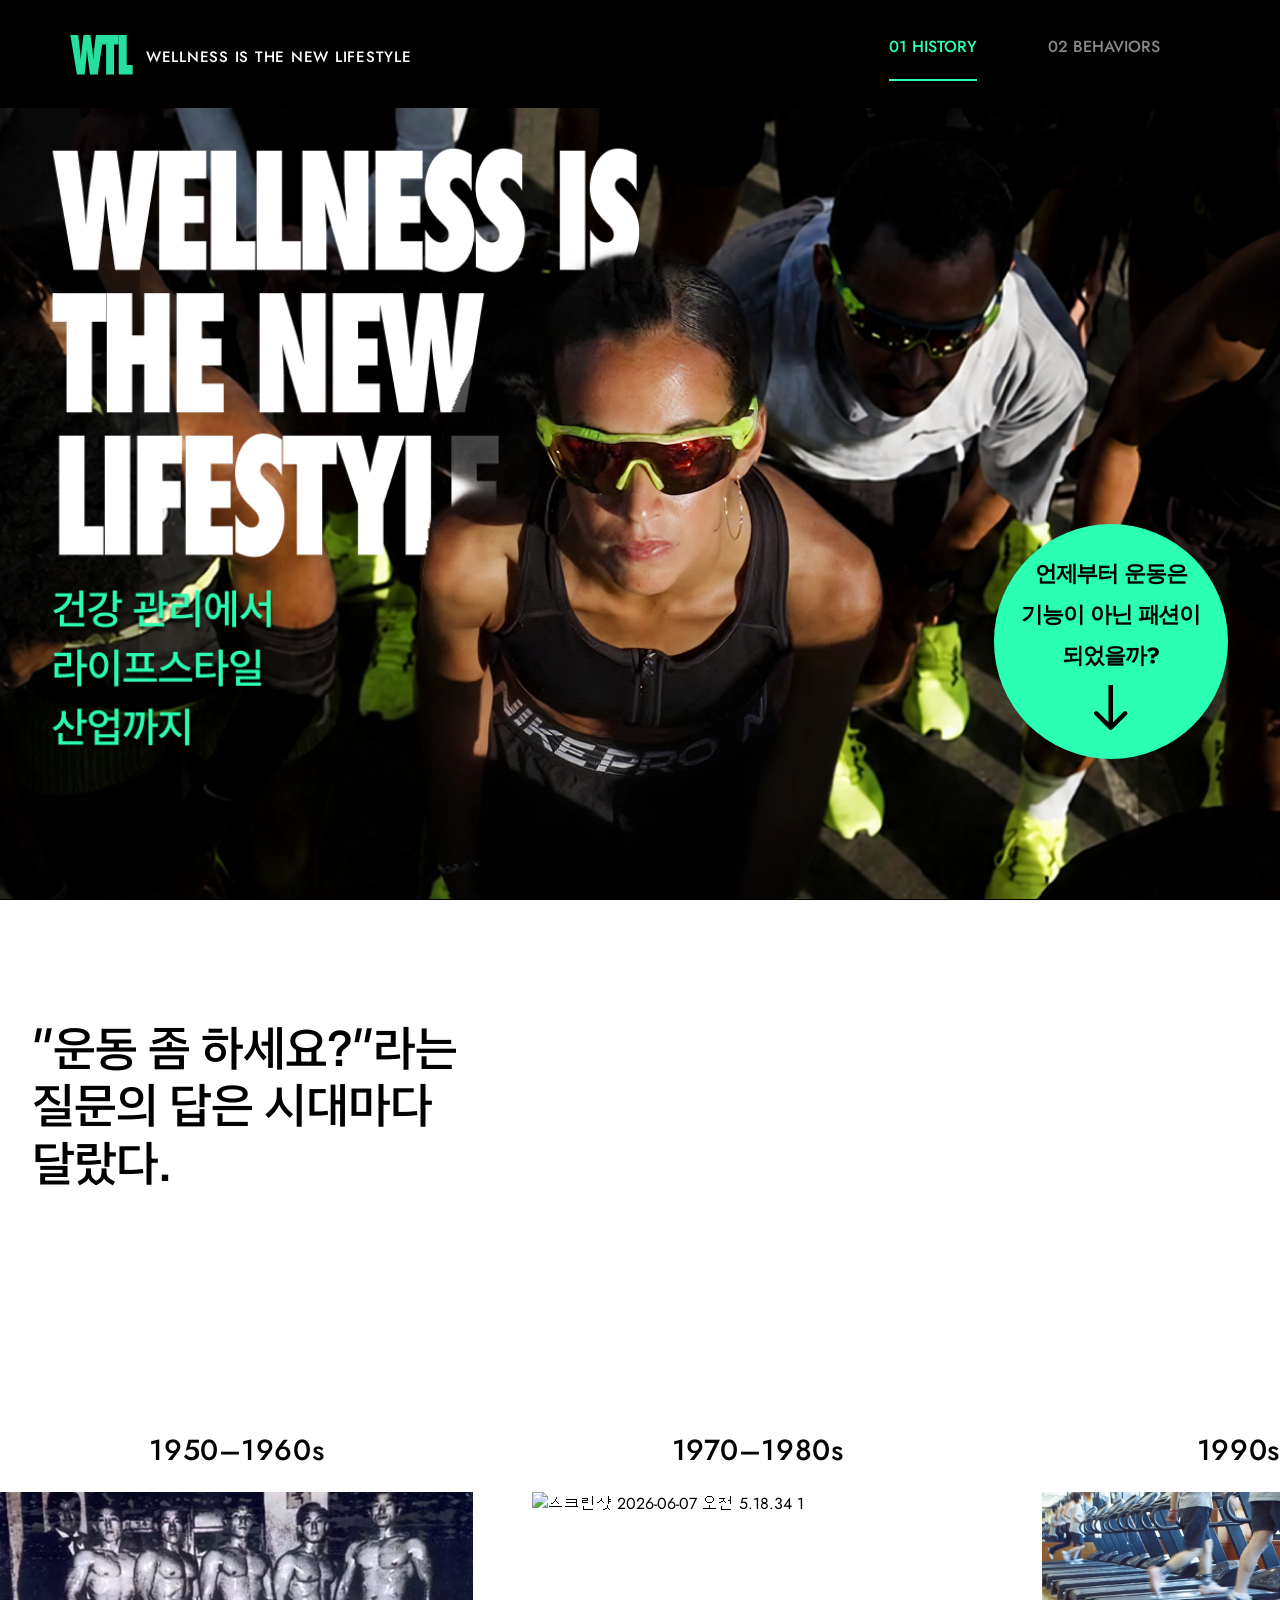
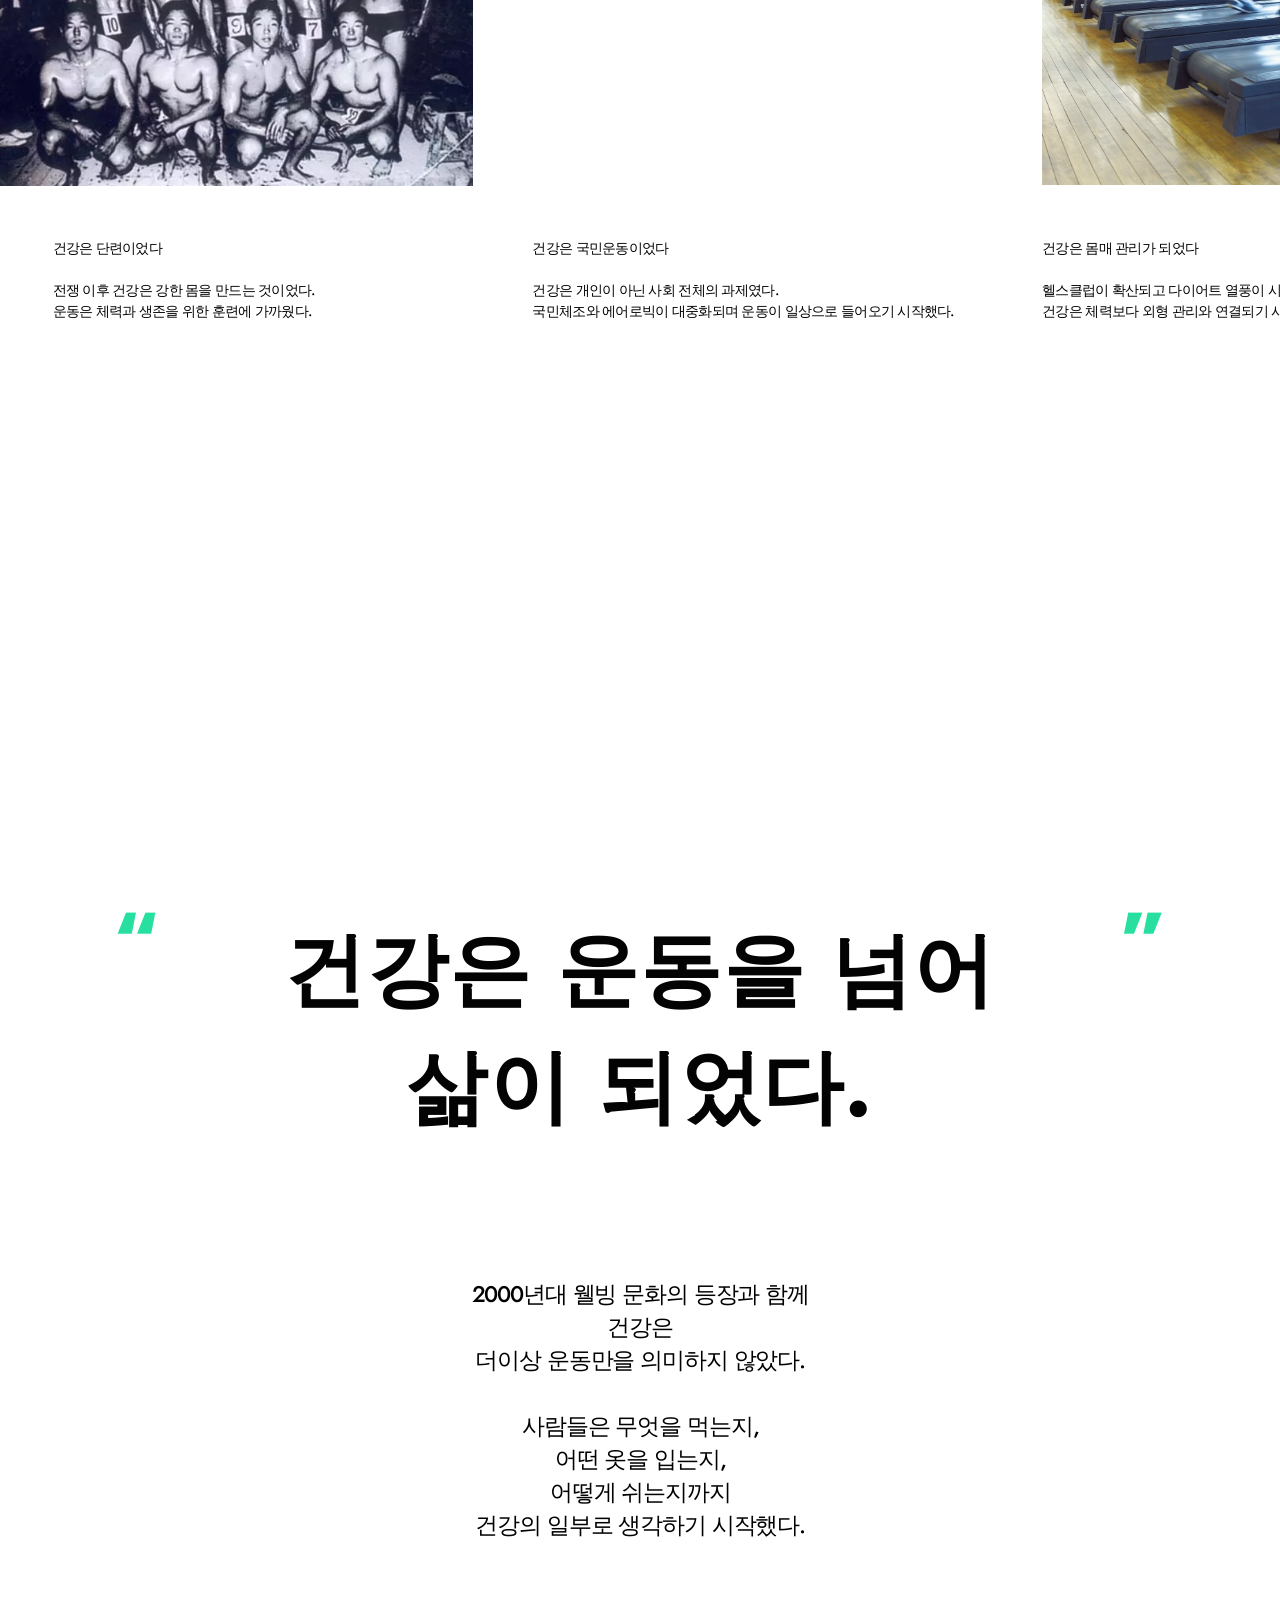
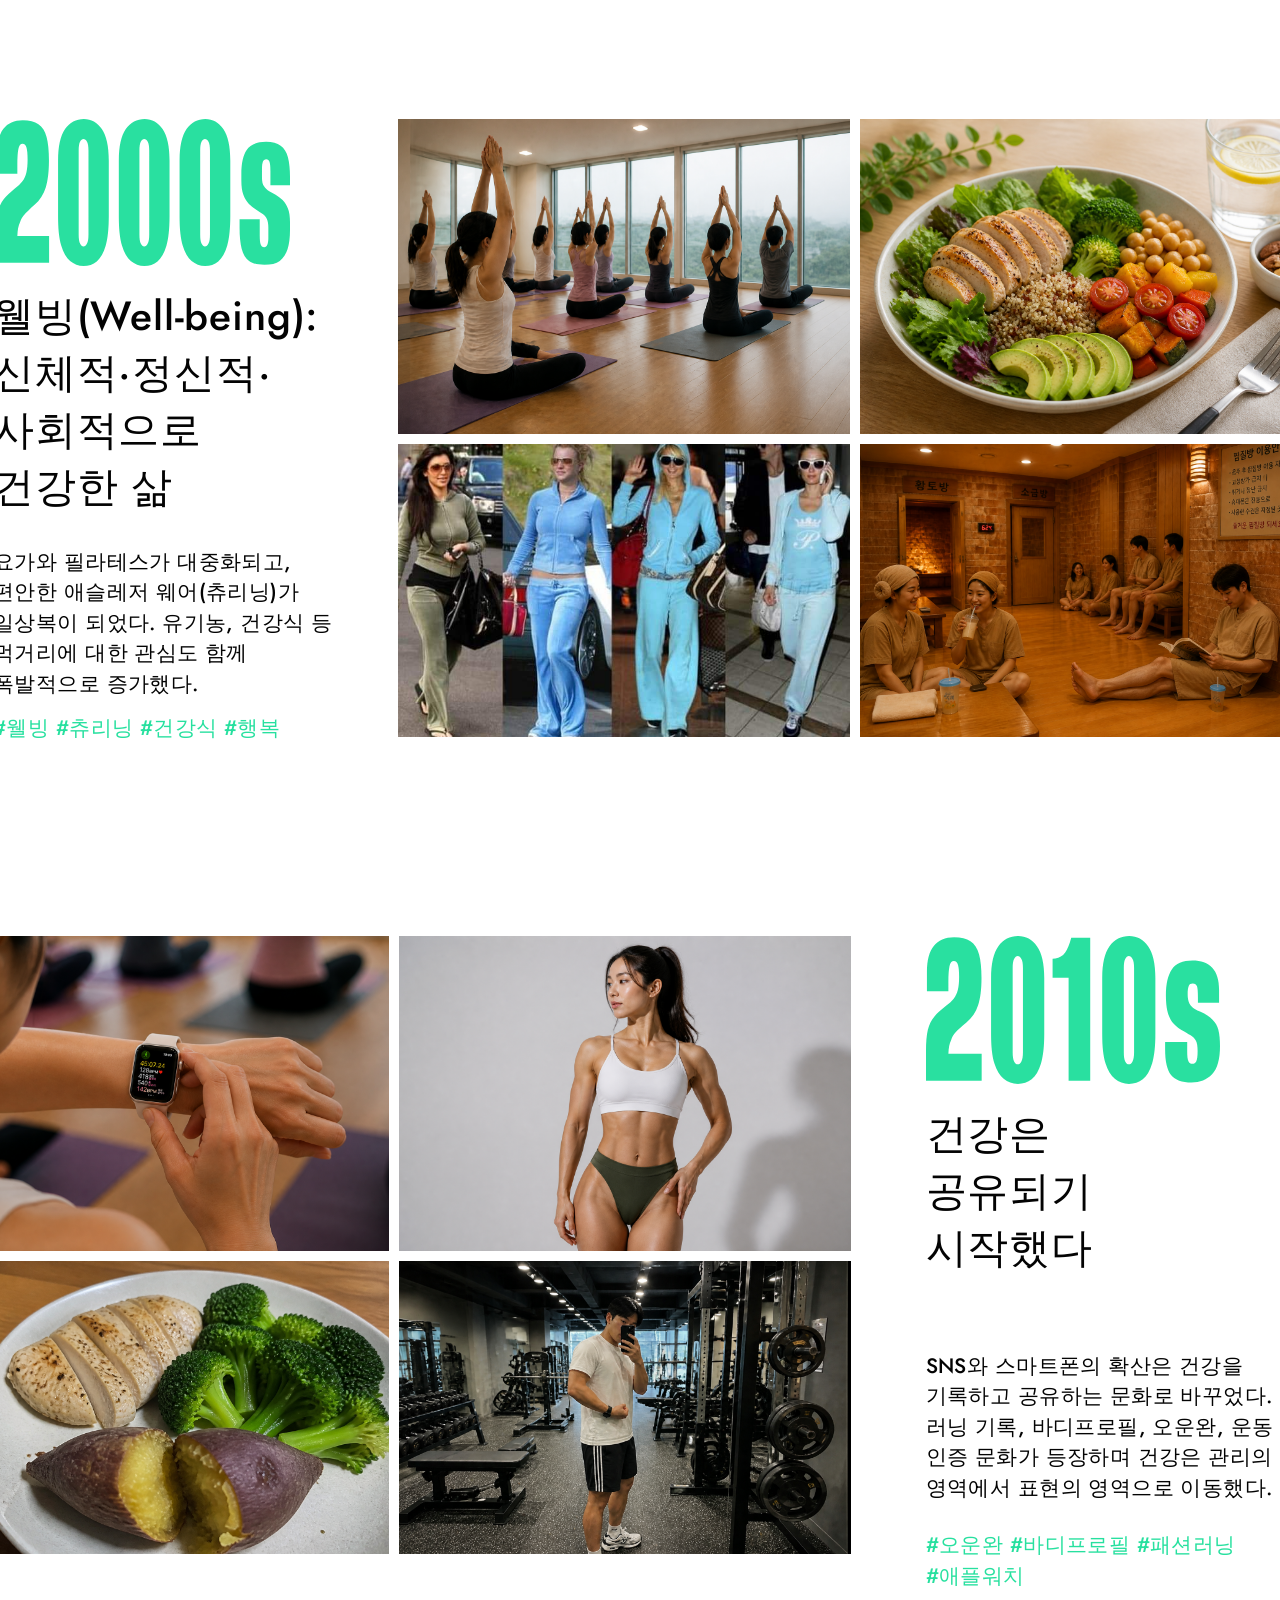
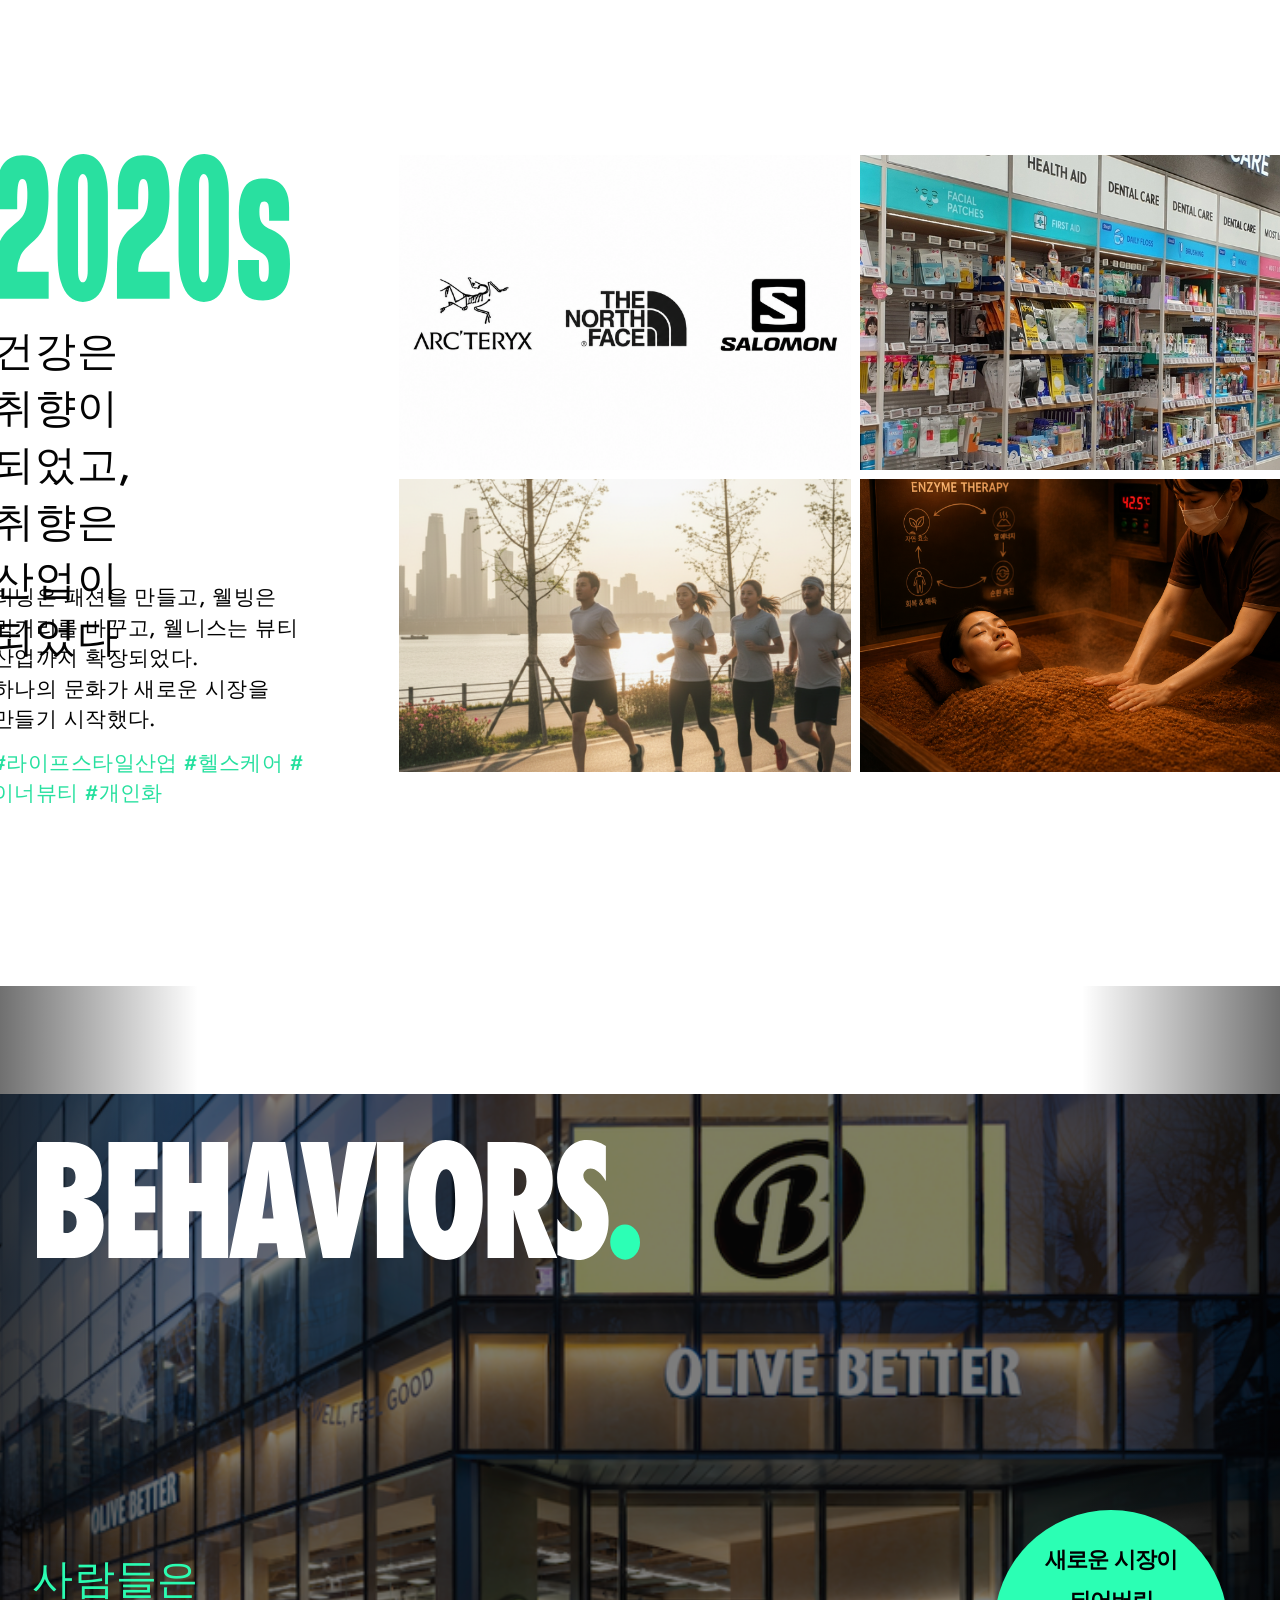
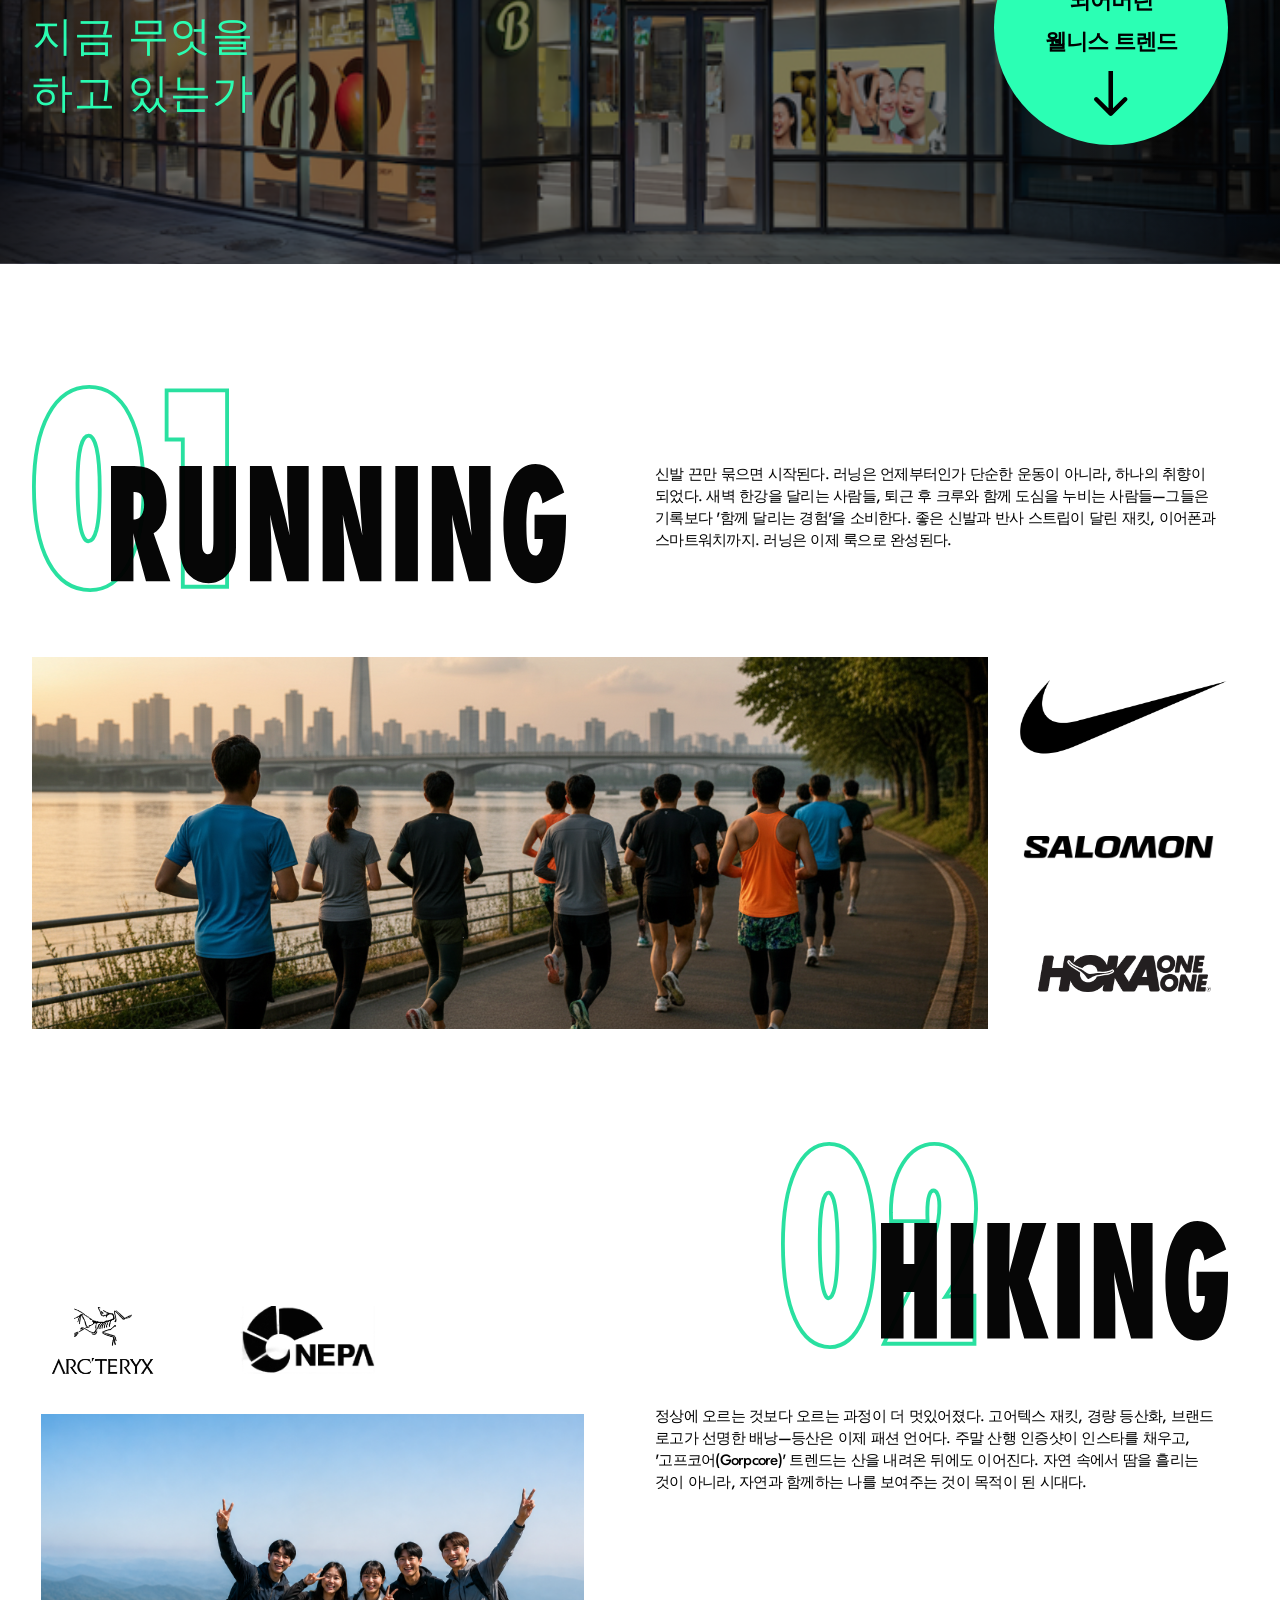
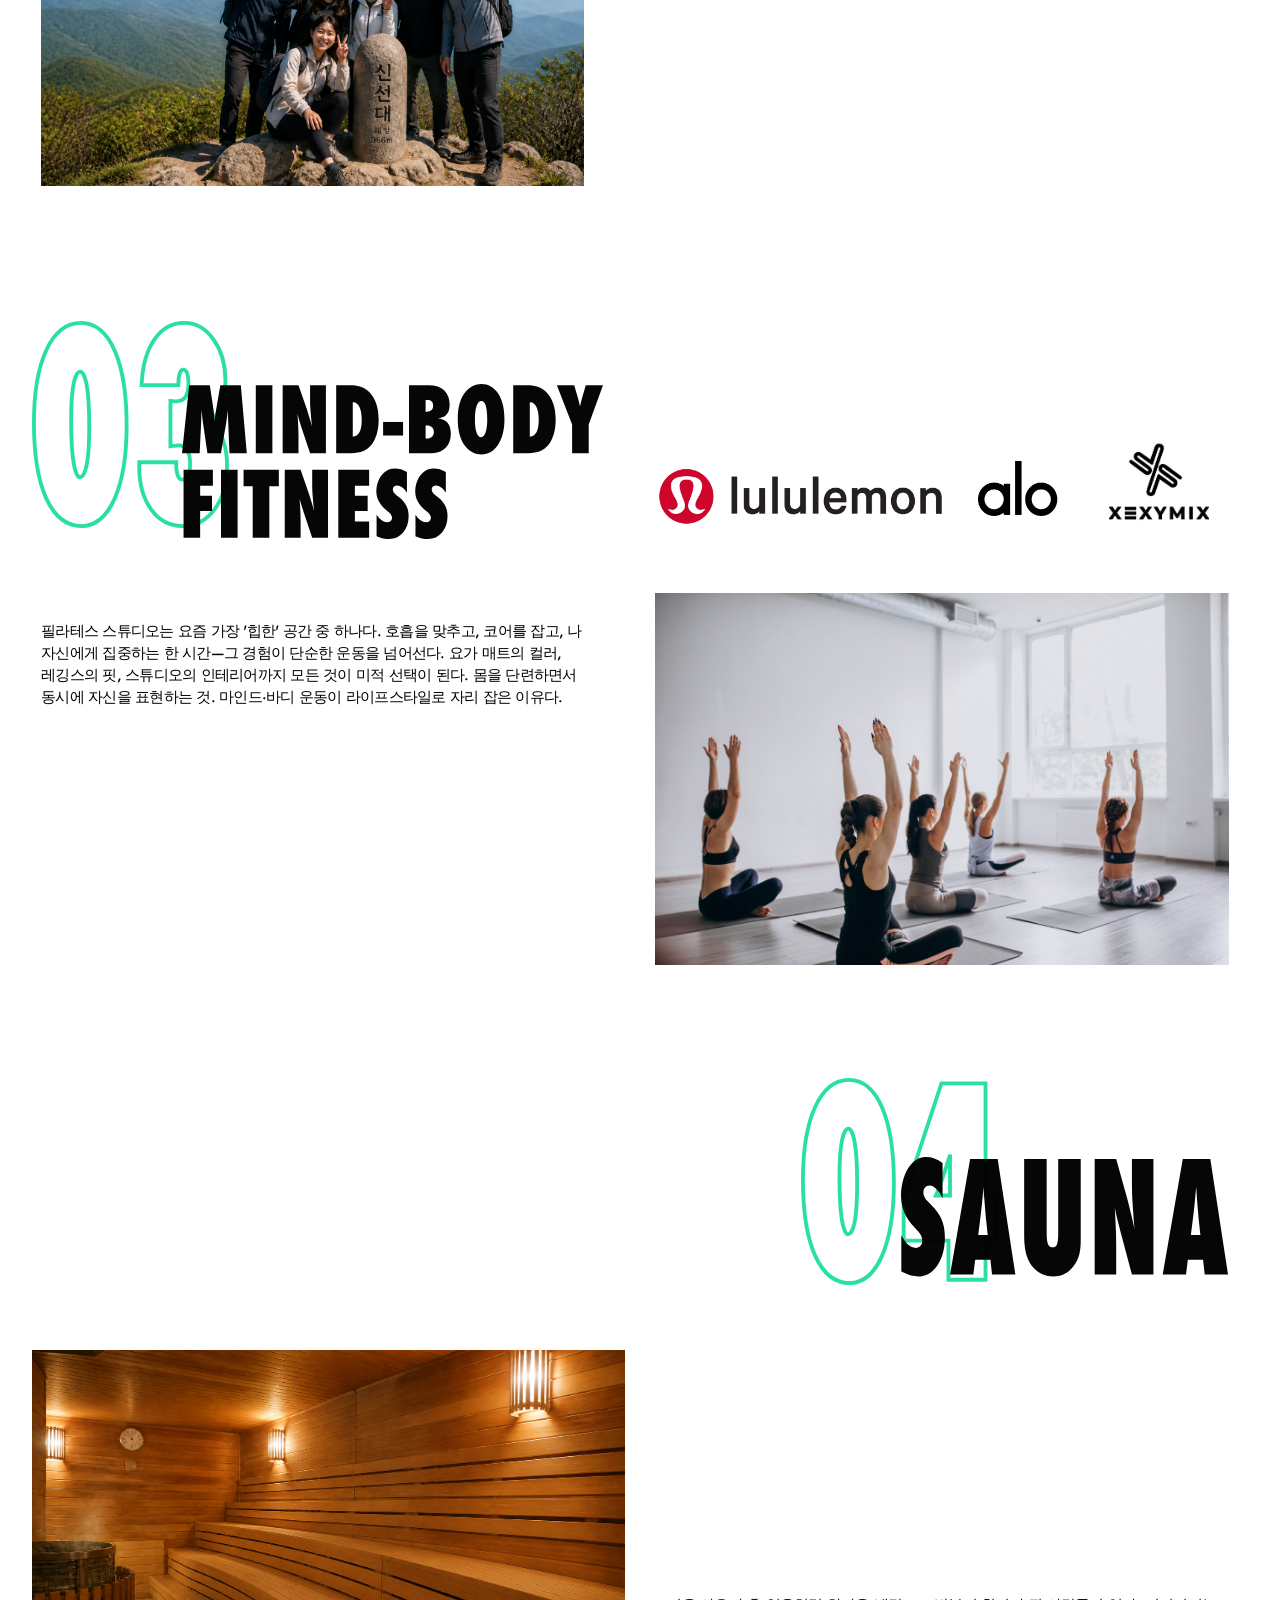
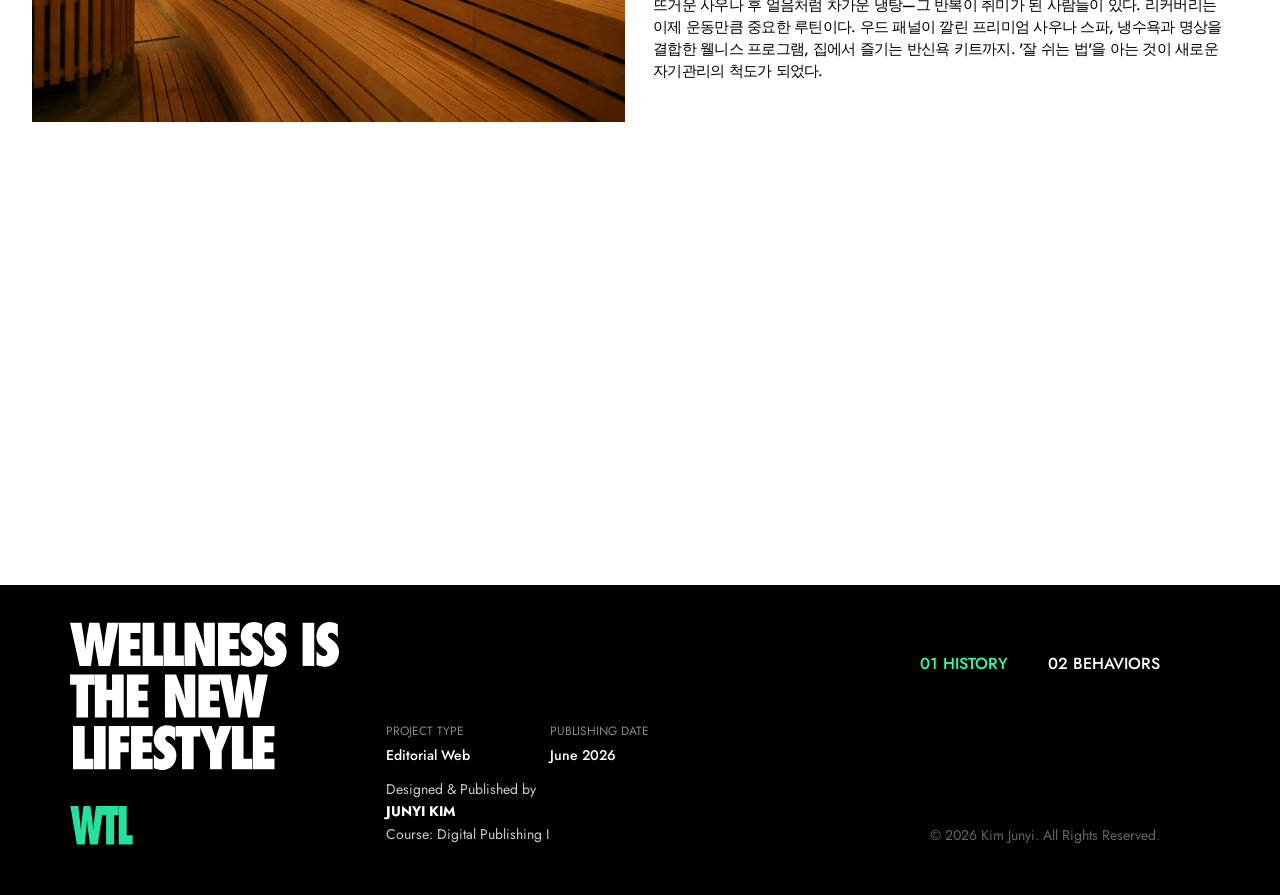
==== commit 1826fcec: "Fix typos in index.html intro block" ====
--- a/index.html
+++ b/index.html
@@ -81,8 +81,8 @@
             <div class="block-container">
                 <img id="el-5-39" class="vector-shape" src="images/2000s_5_39.svg" alt="2000s">
 <div id="el-5-44" class="text-content font-t-Futura-500-40">웰빙(Well-being):<br>신체적·정신적·<br>사회적으로 <br>건강한 삶</div>
-<div id="el-5-50" class="text-content font-t-Futura-500-20">요가와 필라테스가 대중화되고, 편안한 애슬레저 웨어(츄리닝)가 일상복이 되었다. 유기농, 건강식 들 먹거리에 대한 관심도 함꼐 폭발적으로 증가했다.</div>
-<div id="el-5-53" class="text-content font-t-Futura-500-20">#월빙 #츄리닝 #건강식 #행복</div>
+<div id="el-5-50" class="text-content font-t-Futura-500-20">요가와 필라테스가 대중화되고, 편안한 애슬레저 웨어(츄리닝)가 일상복이 되었다. 유기농, 건강식 등 먹거리에 대한 관심도 함께 폭발적으로 증가했다.</div>
+<div id="el-5-53" class="text-content font-t-Futura-500-20">#웰빙 #츄리닝 #건강식 #행복</div>
 
         <div id="el-5-56" class="trend-card">
             <img class="card-image image-box" src="images/59fff42e4987dd5bf83de0989941a5fbafcb3eef.png" alt="Frame 7">
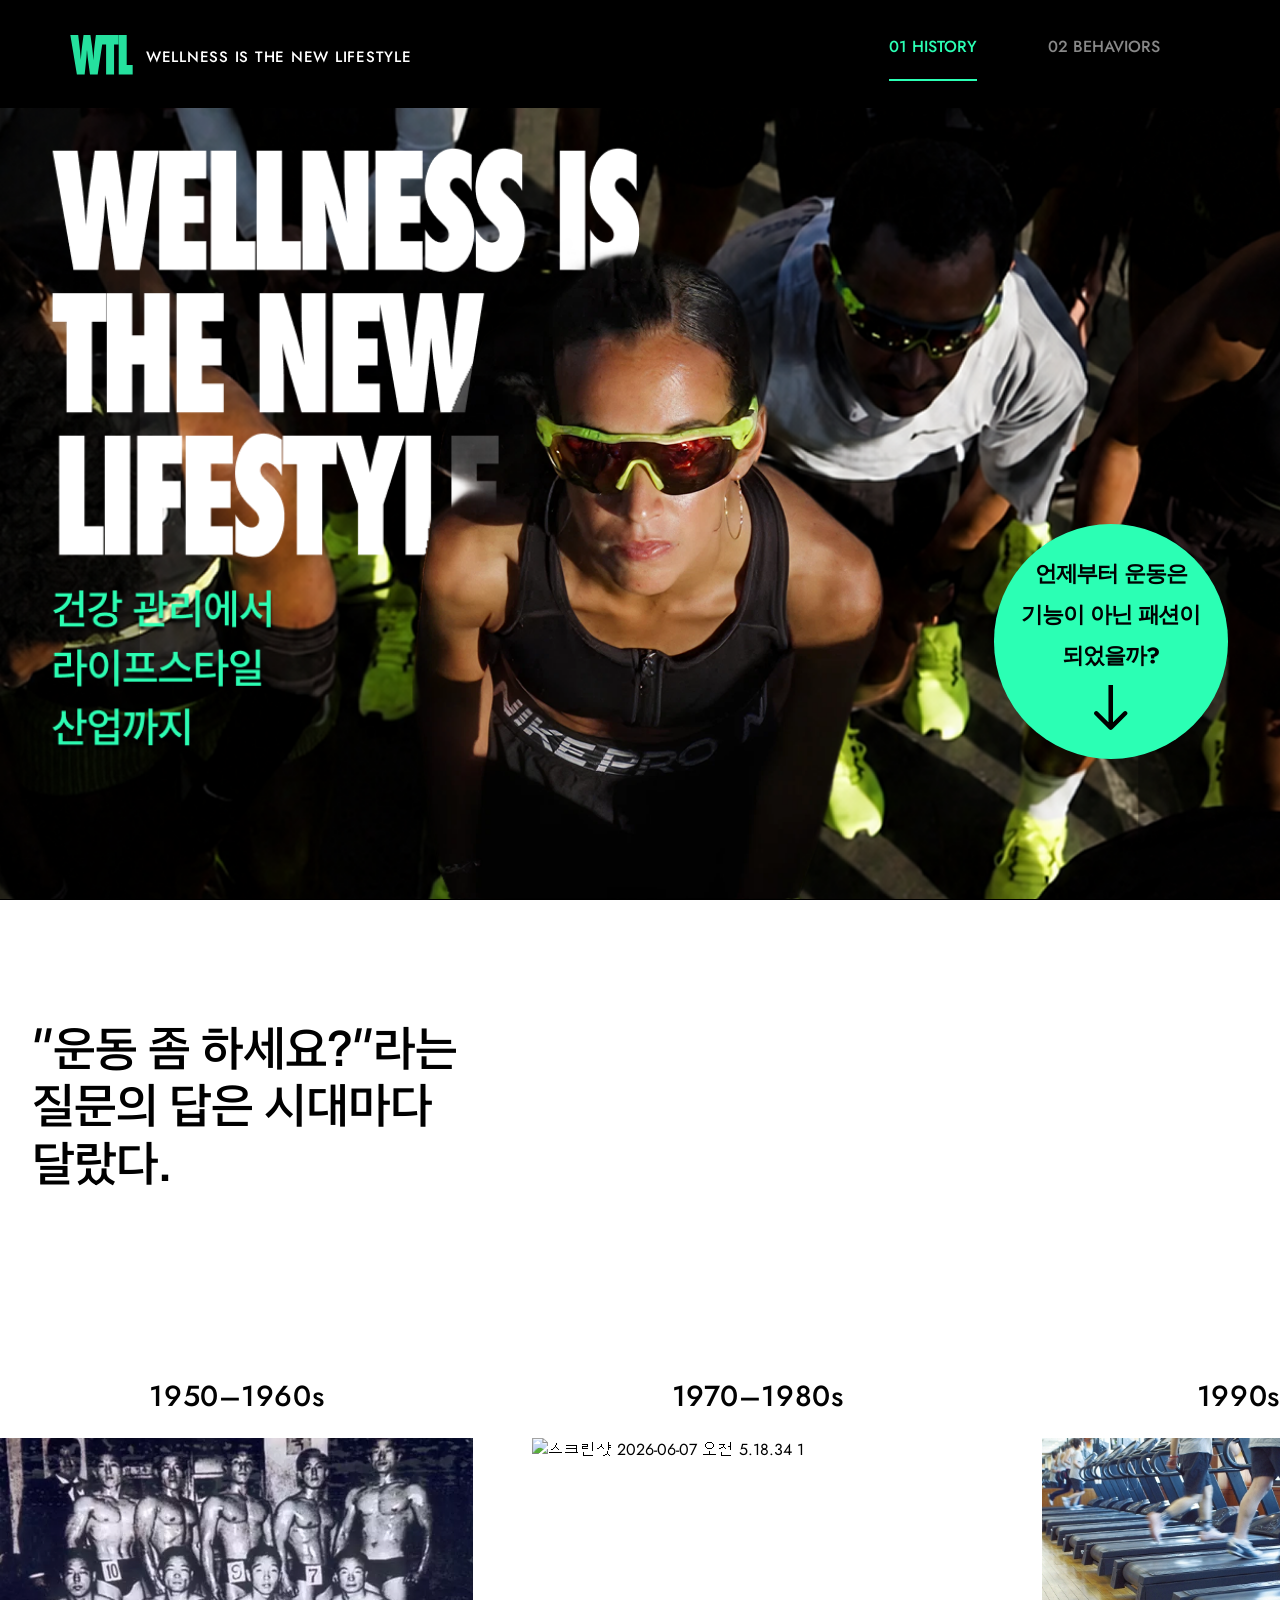
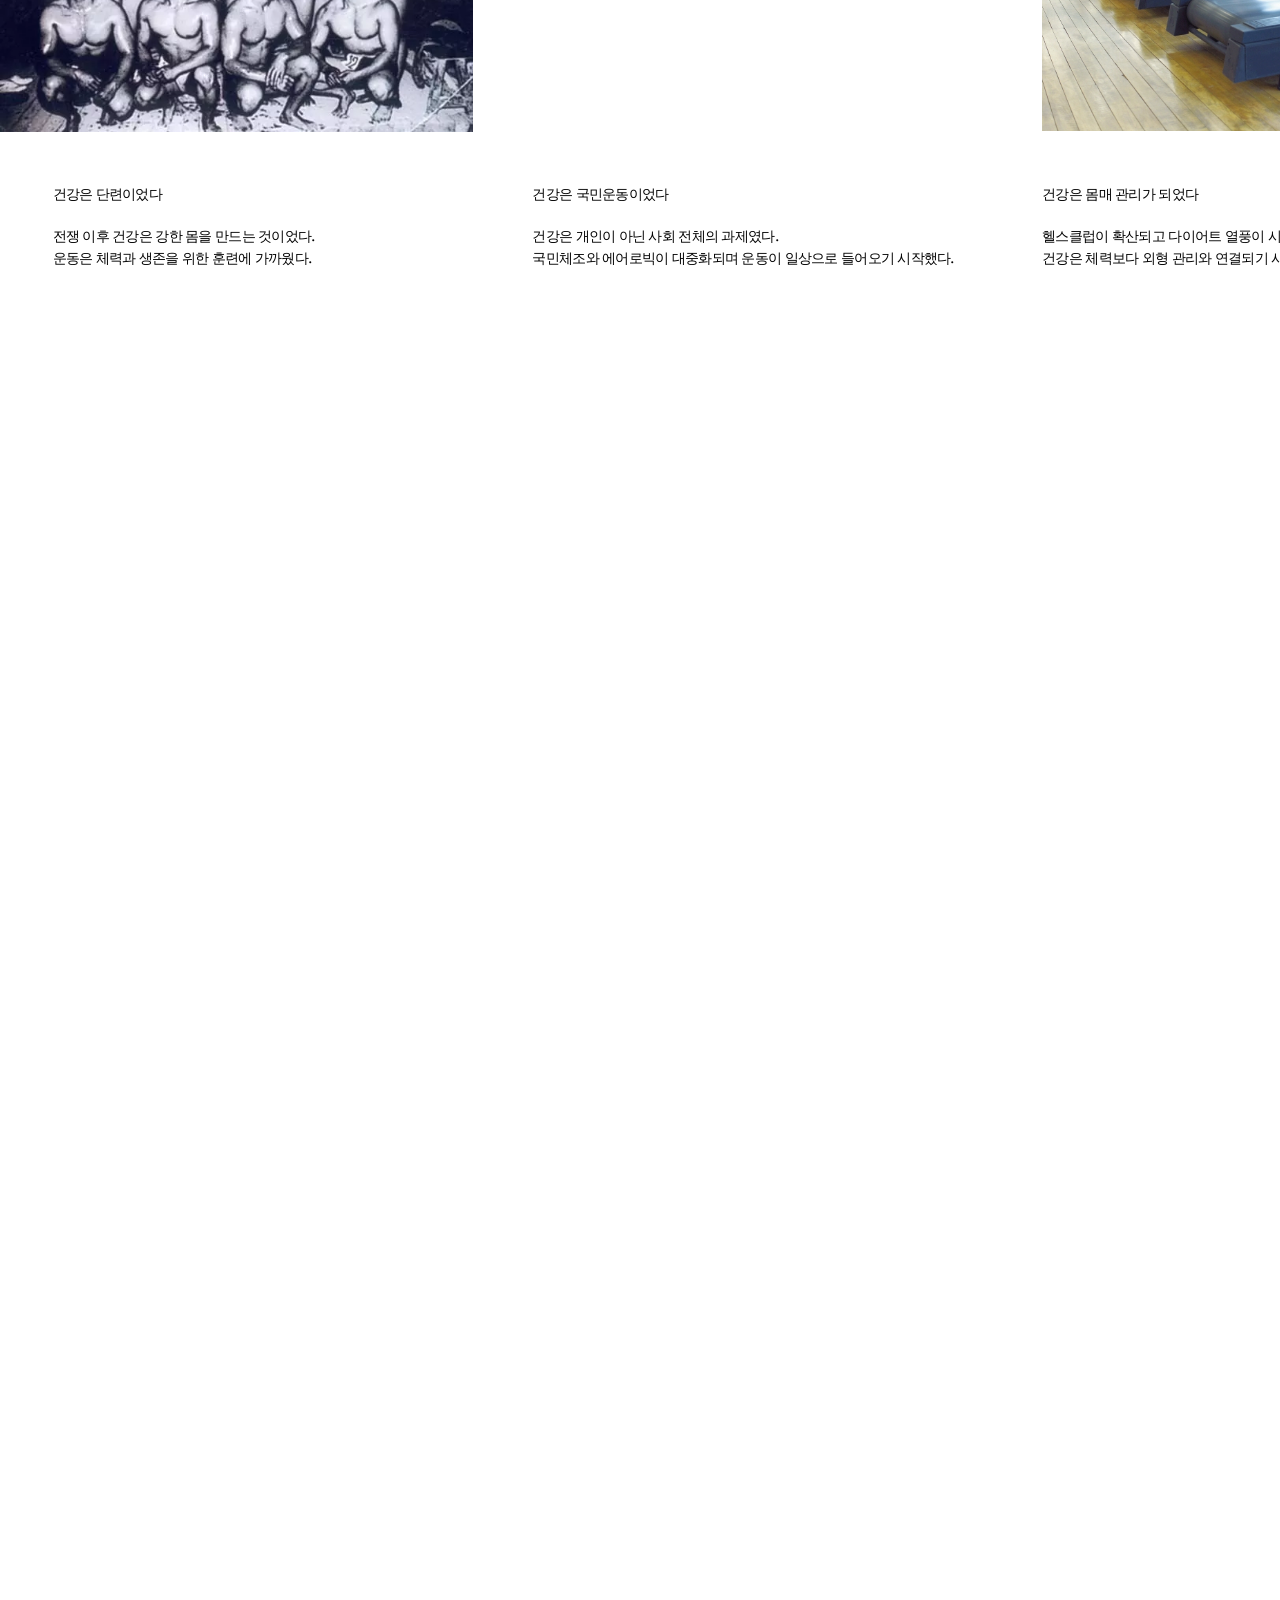
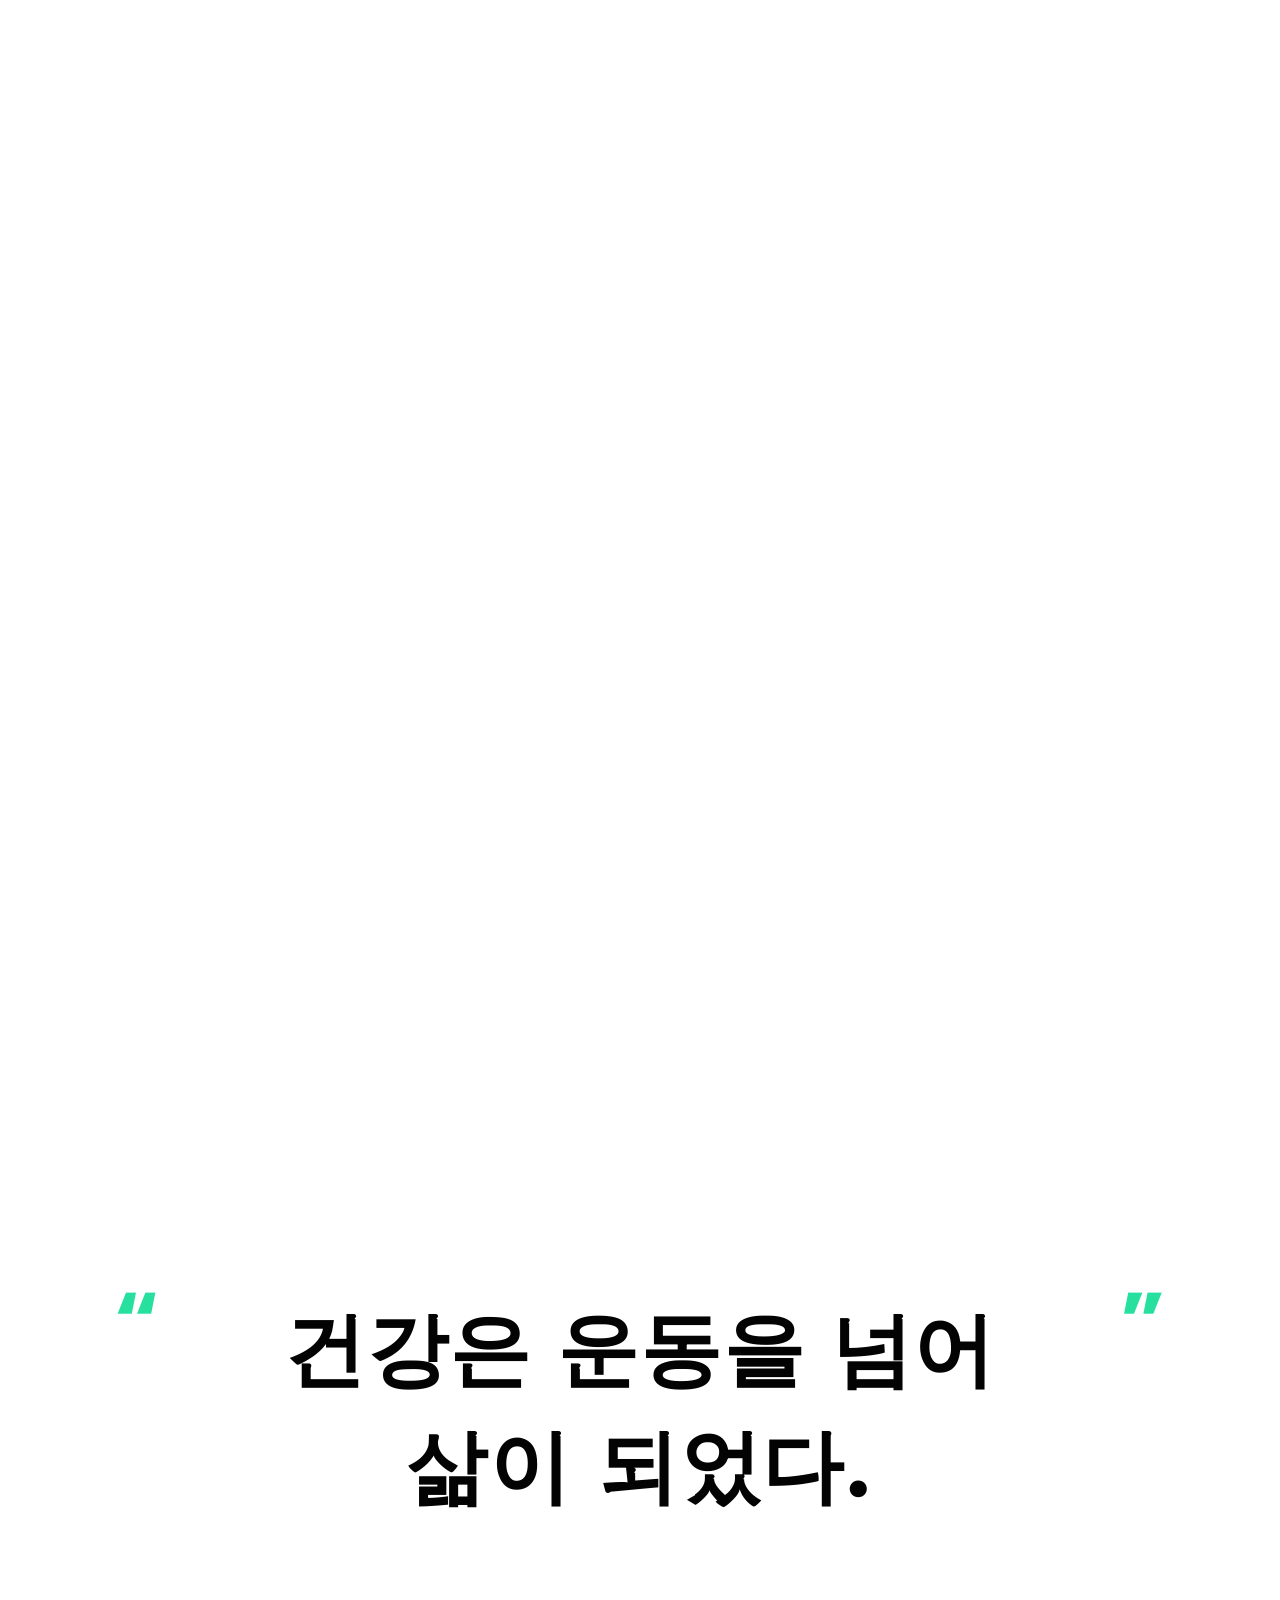
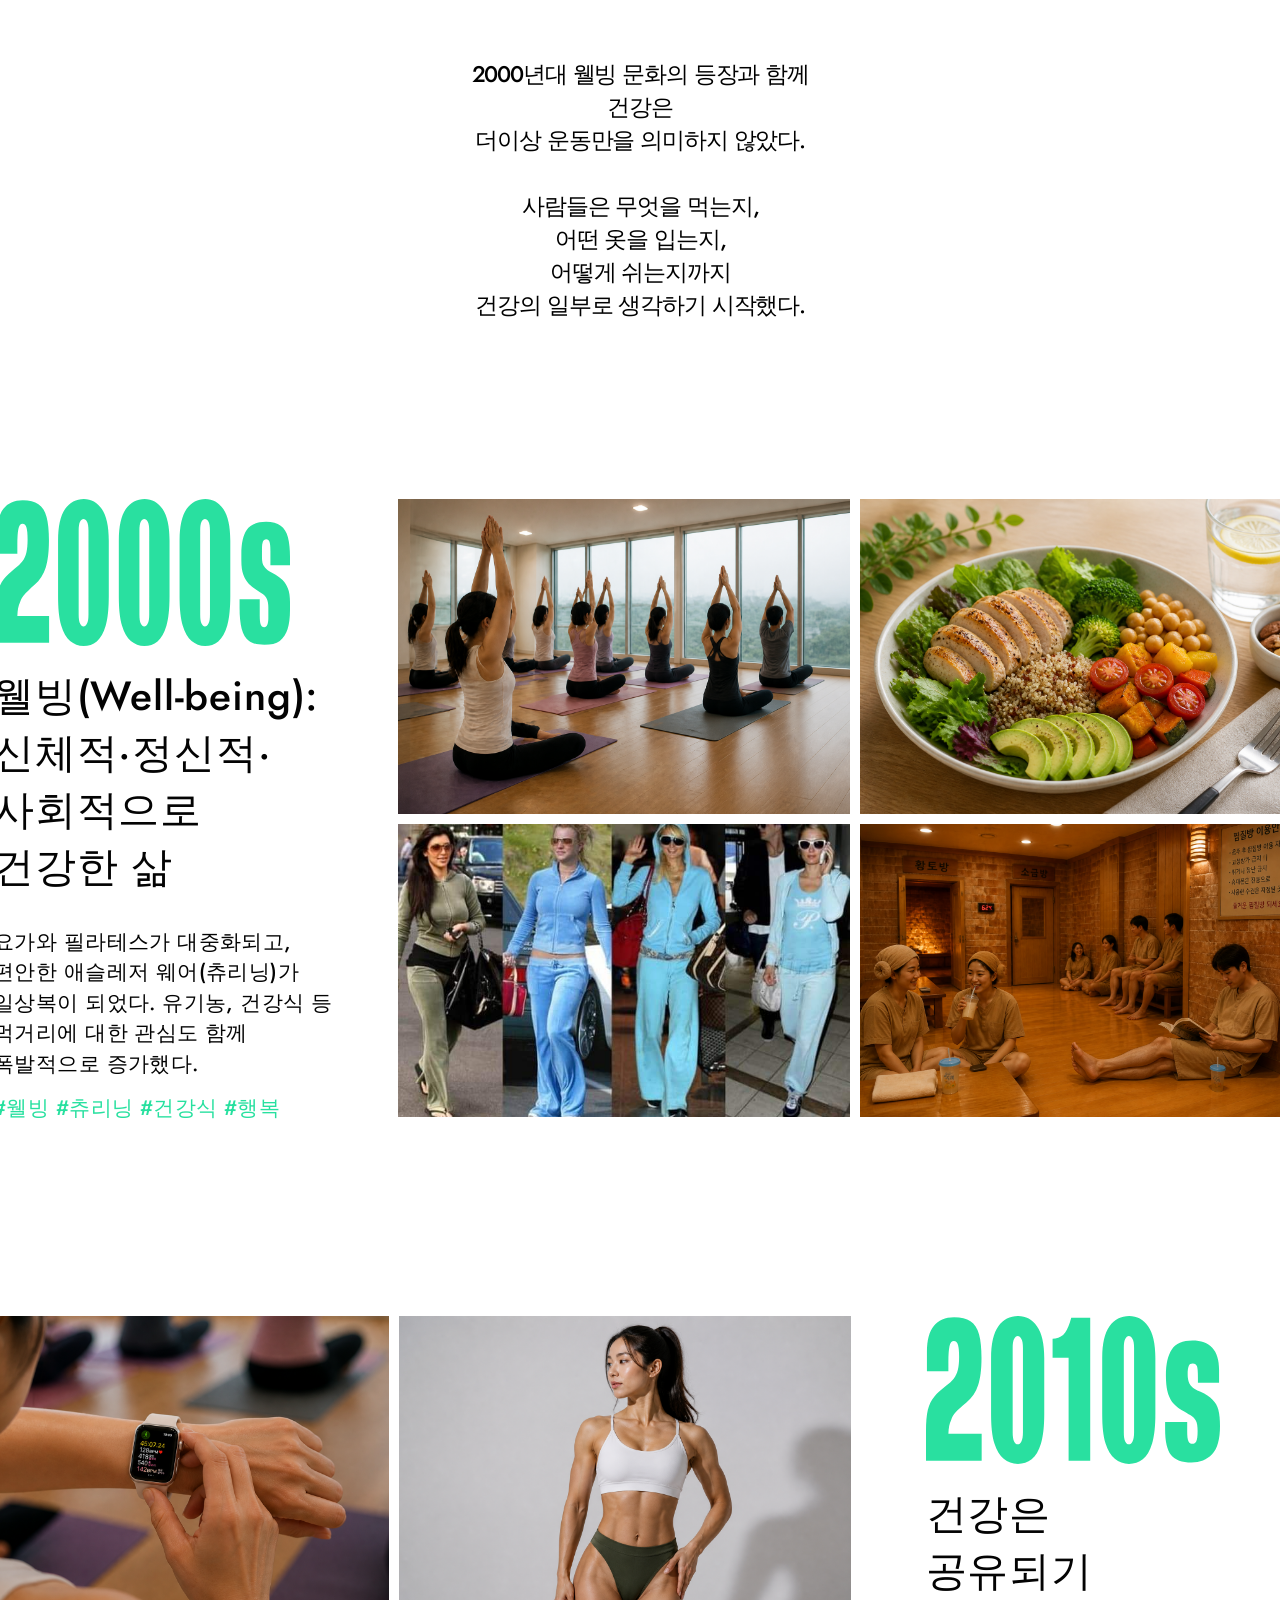
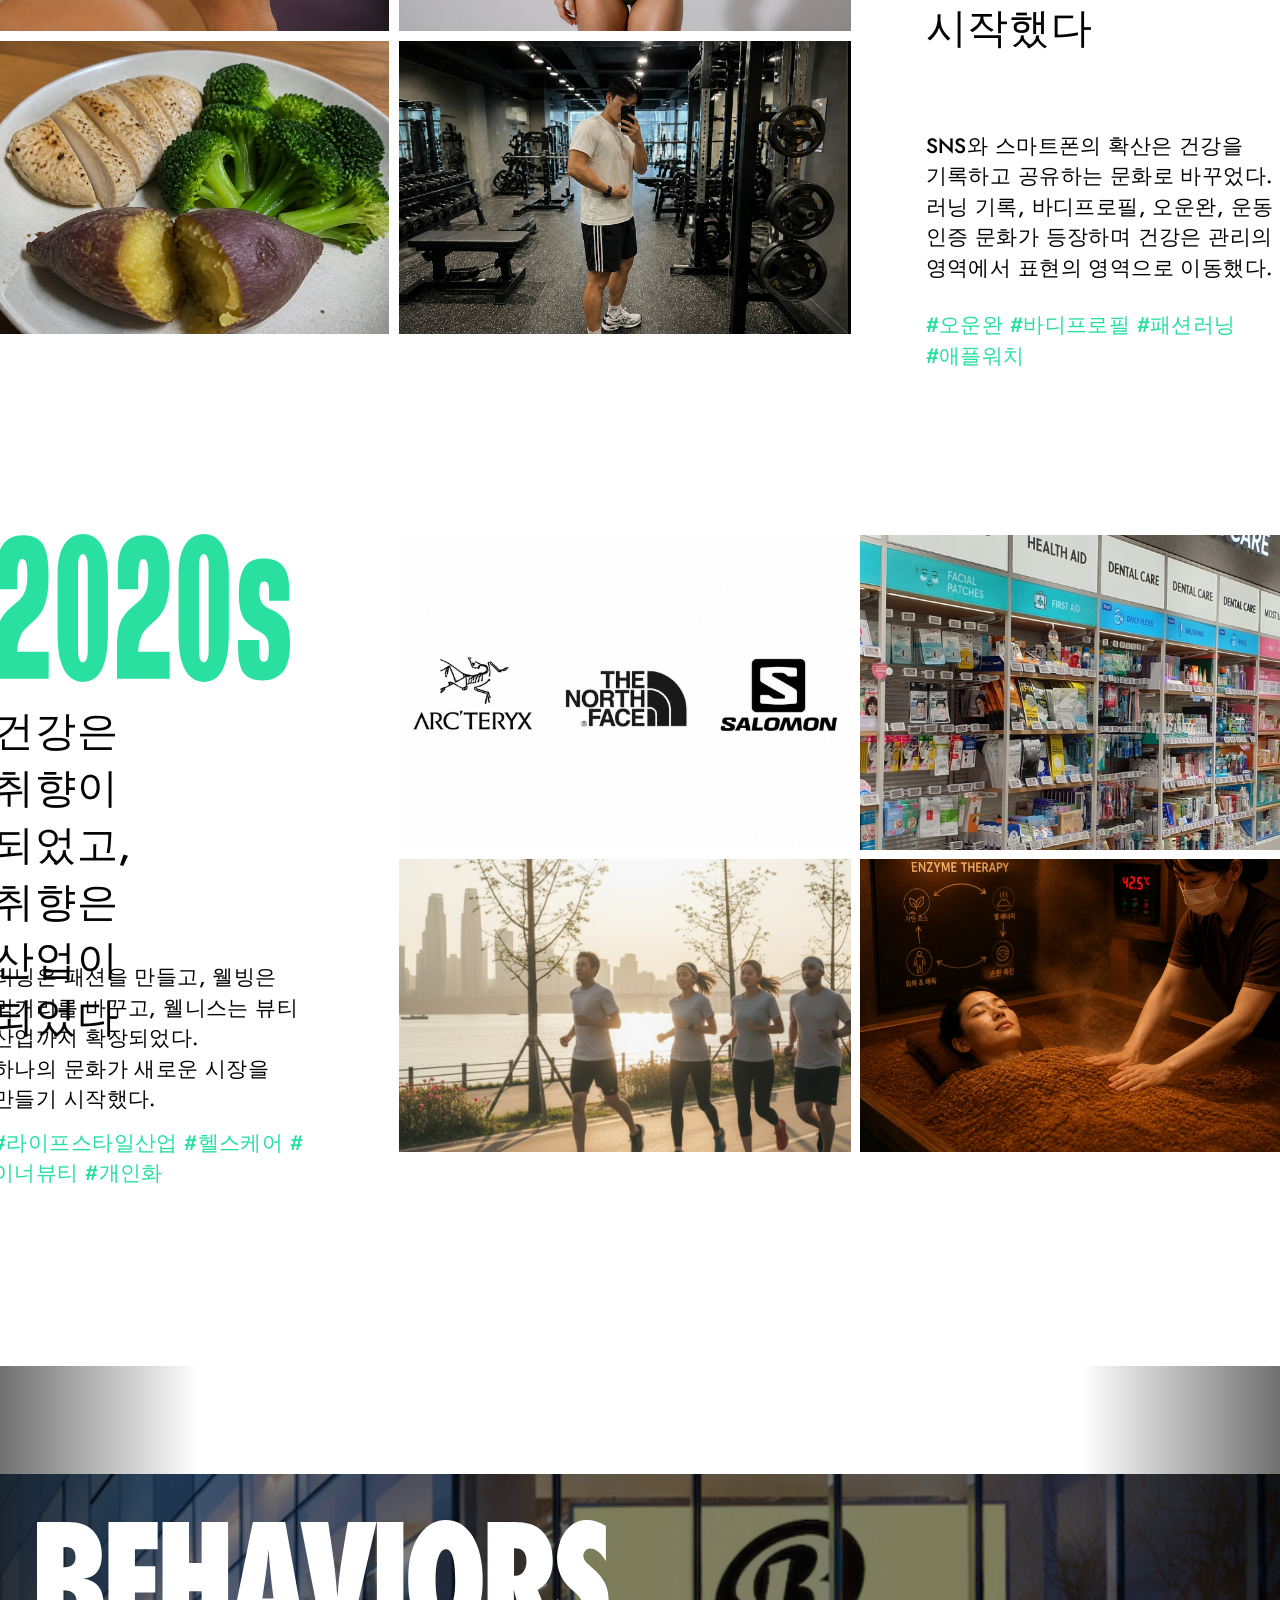
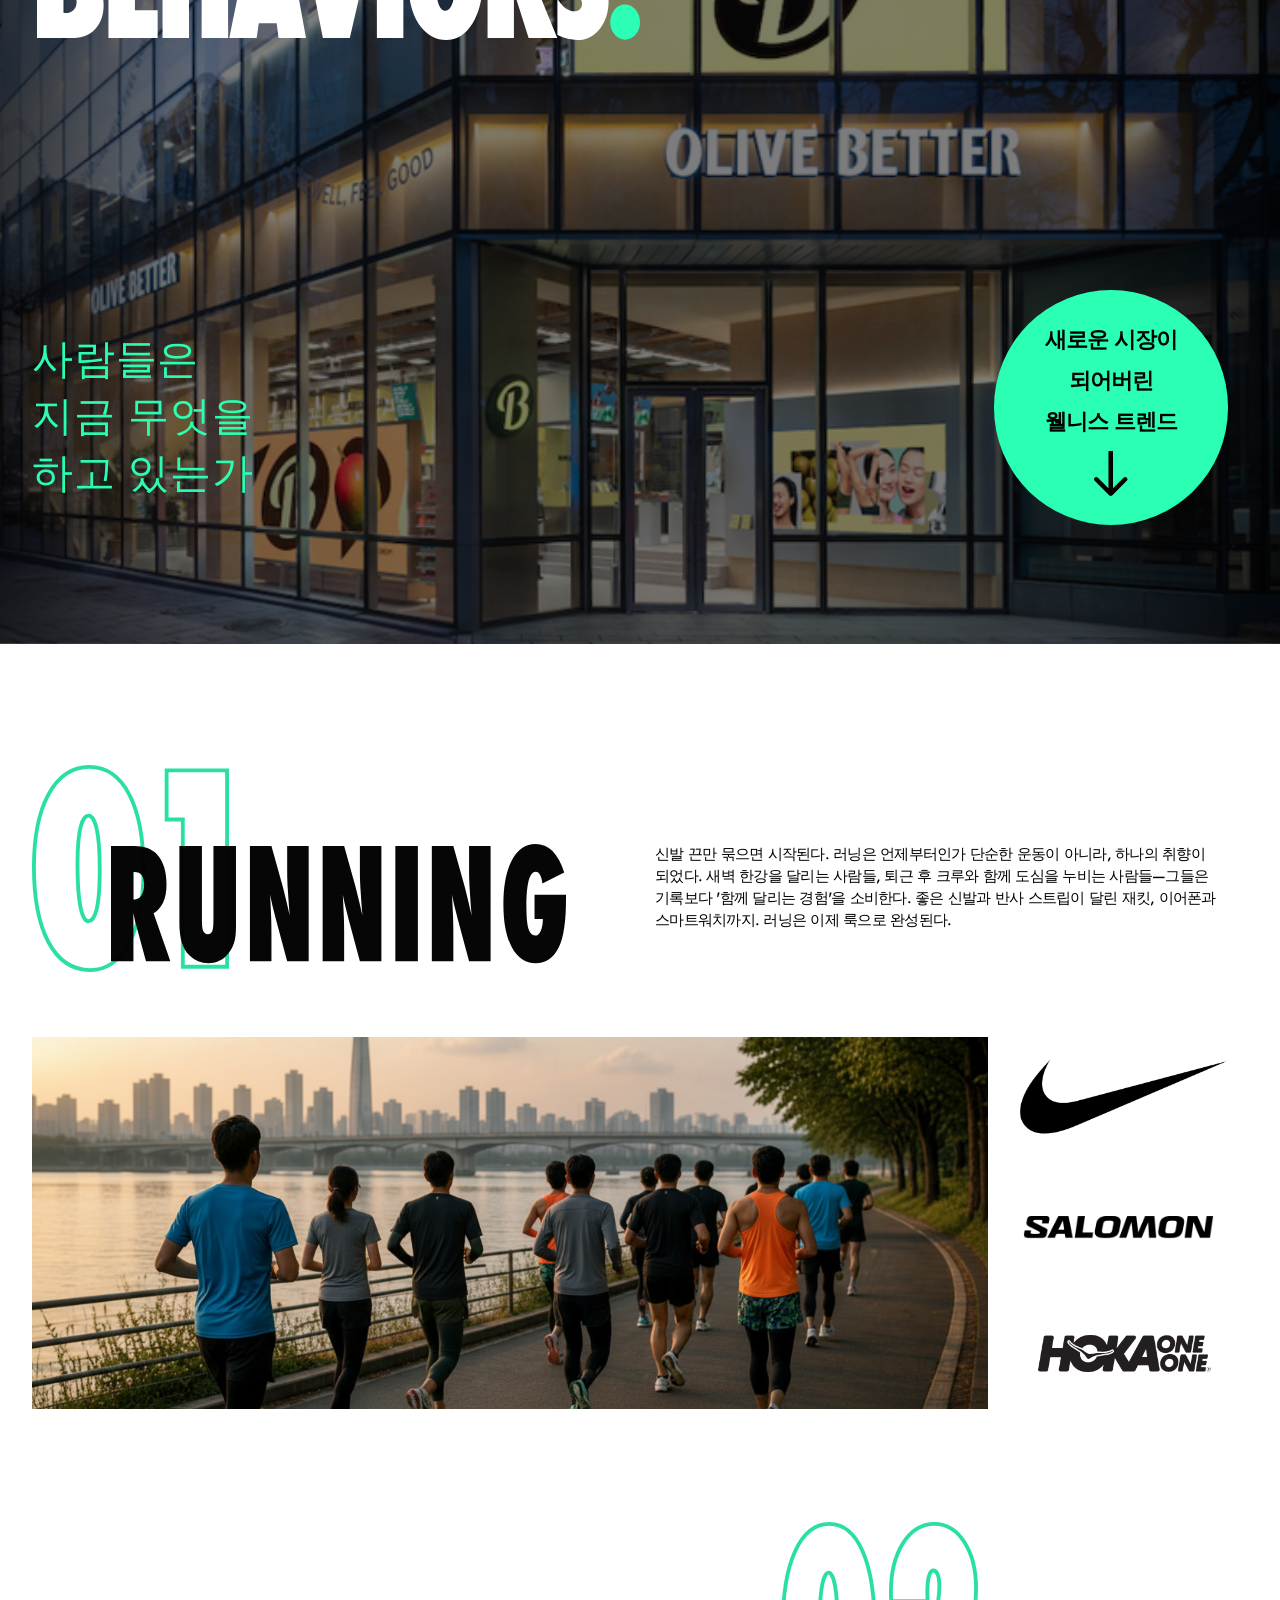
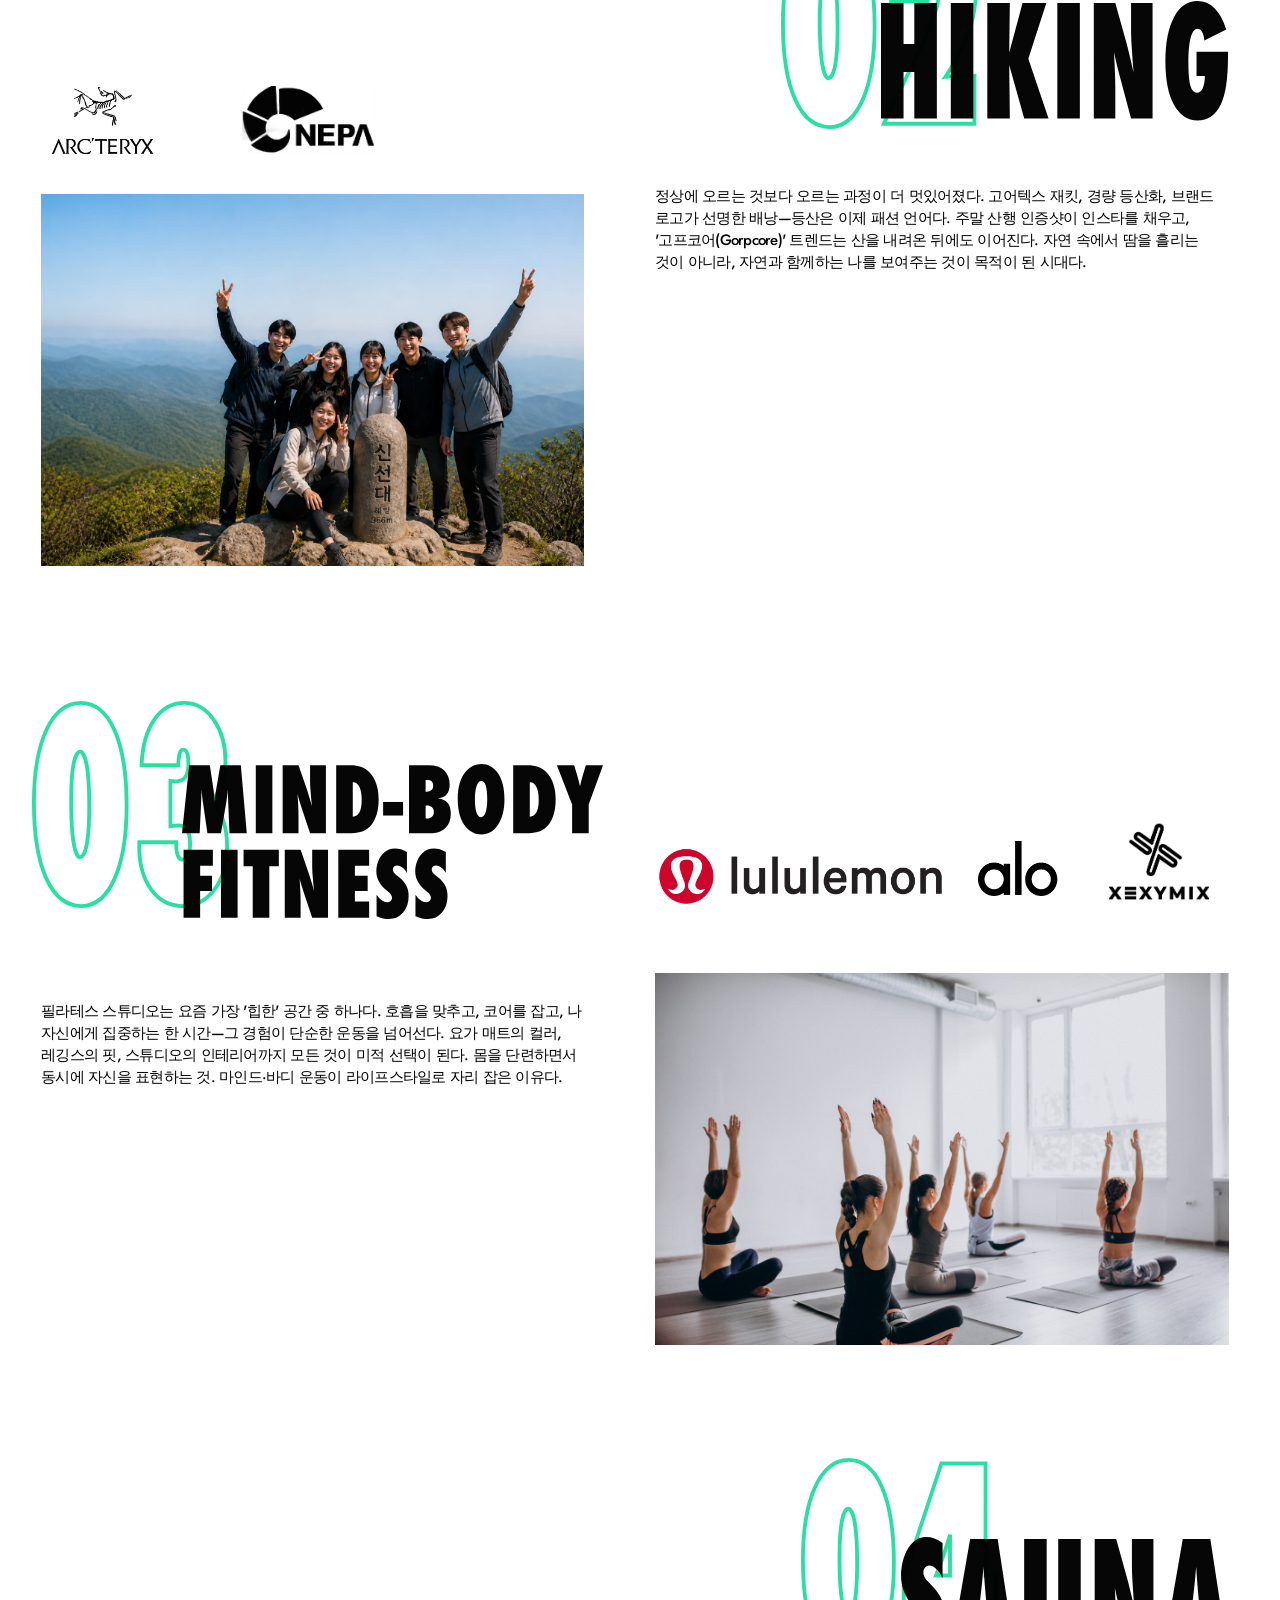
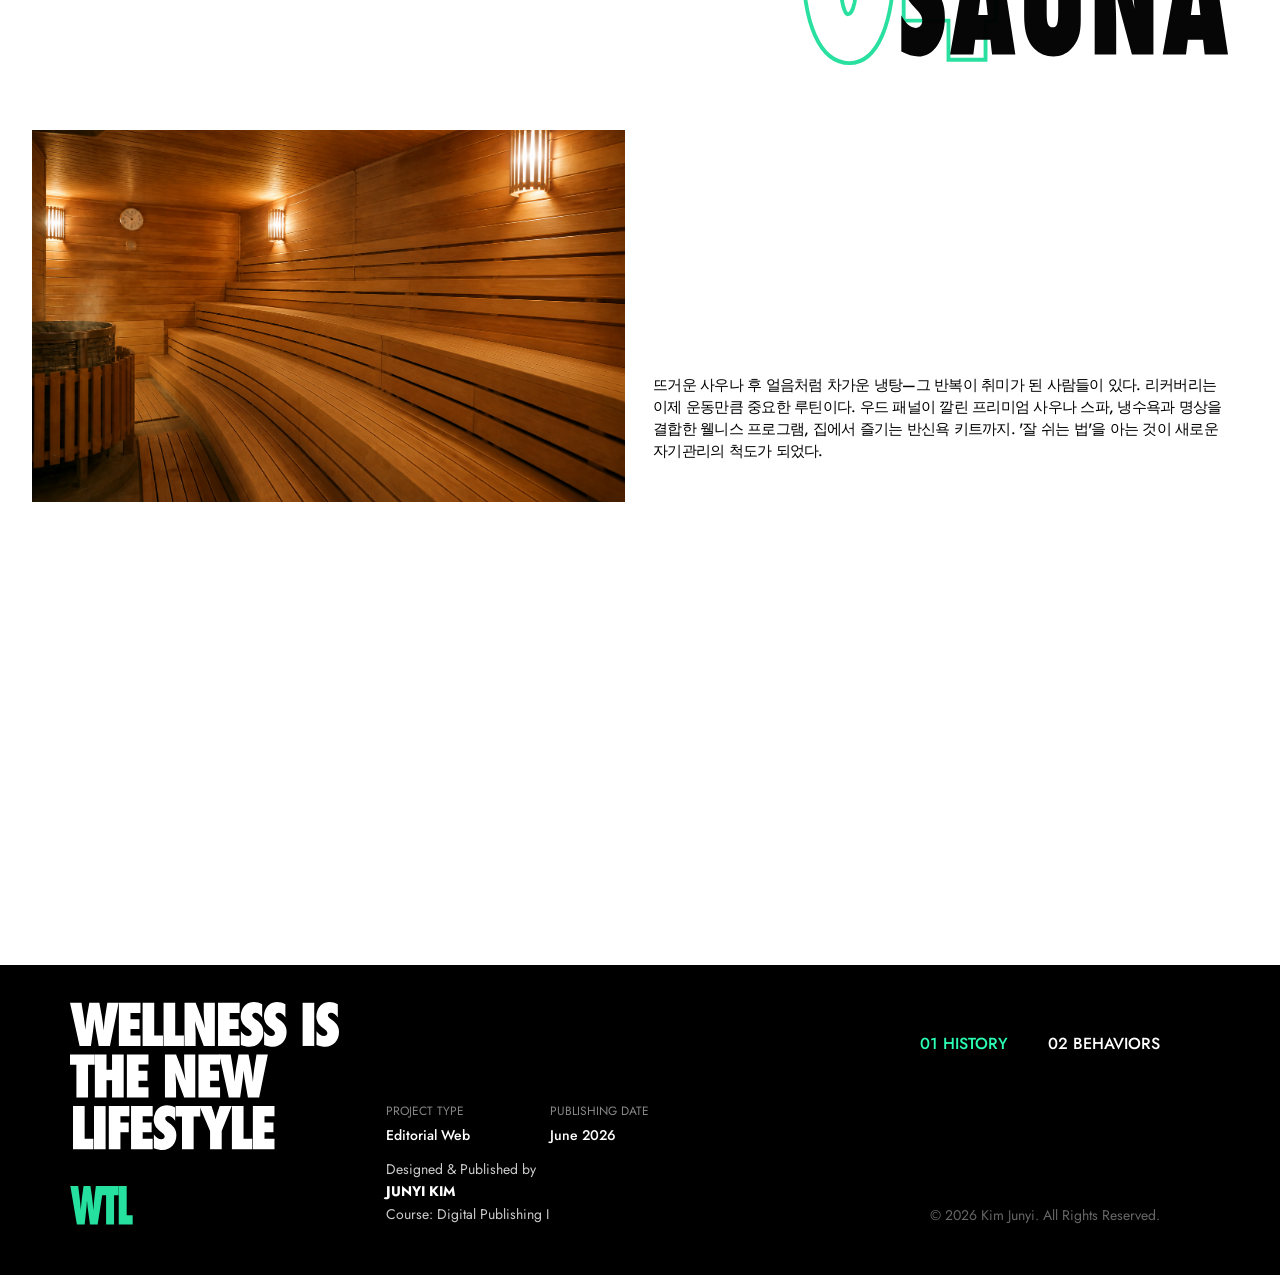
==== commit eed078a7: "Enhance timeline vertical viewport position and increase horizontal slide range to show 2000s comple" ====
--- a/index.html
+++ b/index.html
@@ -4,7 +4,7 @@
     <meta charset="UTF-8">
     <meta name="viewport" content="width=device-width, initial-scale=1.0">
     <title>Wellness is the New Lifestyle</title>
-    <link rel="stylesheet" href="style_v12.css">
+    <link rel="stylesheet" href="style_v13.css">
 </head>
 <body>
 
--- a/style_v13.css
+++ b/style_v13.css
@@ -0,0 +1,1545 @@
+@import url('https://fonts.googleapis.com/css2?family=42dot+Sans:wght@600&family=Jost:ital,wght@0,100..900;1,100..900&display=swap');
+
+* {
+    box-sizing: border-box;
+    margin: 0;
+    padding: 0;
+}
+
+body {
+    background-color: #ffffff;
+    overflow-x: hidden;
+    font-family: 'Jost', sans-serif;
+    color: #000000;
+}
+
+/* Global Typography & Word-wrap fixes */
+.text-content,
+.card-text,
+p, 
+span,
+div {
+    word-break: keep-all;          /* 단어가 도중에 끊겨 아래로 내려가지 않도록 차단 */
+    overflow-wrap: break-word;     /* 너무 긴 영문 등이 있을 때만 줄바꿈 허용 */
+}
+
+@media (max-width: 1920px) {
+    body {
+        zoom: calc(100vw / 1920);
+    }
+}
+
+/* Common Layout Containers */
+.main-layout {
+    width: 100%;
+    position: relative;
+    background-color: #ffffff;
+}
+
+.scroll-section {
+    position: relative;
+    width: 100%;
+    background-color: #ffffff;
+    overflow: hidden;
+}
+
+.section-content {
+    position: relative;
+    z-index: 2;
+}
+
+.page-block {
+    position: relative;
+    width: 100%;
+    background-color: transparent;
+}
+
+.block-container {
+    position: relative;
+    width: 1420px;
+    left: 50%;
+    transform: translateX(-50%);
+    height: 100%;
+}
+
+/* Vignette panels and backgrounds */
+.hero-bg-wrapper {
+    position: absolute;
+    top: 0;
+    left: 50%;
+    transform: translateX(-50%);
+    width: 1920px;
+    height: 877px;
+    z-index: 1;
+    pointer-events: none;
+}
+
+#behaviors-section .hero-bg-wrapper {
+    height: 878px;
+}
+
+.vignette {
+    position: absolute;
+    top: 0;
+    height: 877px;
+    z-index: 5;
+    pointer-events: none;
+}
+
+.left-vignette {
+    left: -81px;
+    width: 518px;
+    background: linear-gradient(to right, rgba(0, 0, 0, 1.0) 0%, rgba(0, 0, 0, 1.0) 32%, rgba(0, 0, 0, 0.32) 56%, rgba(0, 0, 0, 0.32) 100%);
+}
+
+.right-vignette {
+    left: 1411px;
+    width: 518px;
+    background: linear-gradient(to right, rgba(0, 0, 0, 0.32) 0%, rgba(0, 0, 0, 0.32) 44%, rgba(0, 0, 0, 1.0) 68%, rgba(0, 0, 0, 1.0) 100%);
+}
+
+#behaviors-section .left-vignette {
+    left: 0px;
+    background: linear-gradient(to right, rgba(0, 0, 0, 1.0) 0%, rgba(0, 0, 0, 1.0) 32%, rgba(0, 0, 0, 0) 100%);
+}
+
+#behaviors-section .right-vignette {
+    left: 1402px;
+    background: linear-gradient(to right, rgba(0, 0, 0, 0) 0%, rgba(0, 0, 0, 1.0) 68%, rgba(0, 0, 0, 1.0) 100%);
+}
+
+.center-overlay-vignette {
+    position: absolute;
+    left: 257px;
+    top: 108px;
+    width: 1420px;
+    height: 770px;
+    background: rgba(11, 11, 11, 0.53);
+    z-index: 4;
+}
+
+.hero-bg-img {
+    position: absolute;
+    left: 69px;
+    top: 138px;
+    width: 1737.7px;
+    height: 770.0px;
+    z-index: 1;
+    object-fit: cover;
+}
+
+#behaviors-section .hero-bg-img {
+    left: 257px;
+    top: 108px;
+    width: 1420px;
+    height: 770px;
+}
+
+/* FIXED HEADER STYLES */
+.site-header {
+    position: fixed;
+    top: 0;
+    left: 0;
+    width: 100%;
+    height: 107.8px;
+    background-color: #000000;
+    z-index: 100;
+    border-bottom: 1px solid #000000;
+}
+
+.header-container {
+    position: relative;
+    max-width: 1420px;
+    width: 100%;
+    height: 100%;
+    margin: 0 auto;
+}
+
+.header-left {
+    position: absolute;
+    left: 70.2px;
+    top: 35.3px;
+    display: flex;
+    align-items: center;
+}
+
+.logo-wtl {
+    width: 62.7px;
+    height: 39.4px;
+    margin-right: 12.9px;
+}
+
+.logo-title {
+    font-family: 'Jost', sans-serif;
+    font-weight: 500;
+    font-size: 15.0px;
+    color: #ffffff;
+    letter-spacing: 0.05em;
+    margin-top: 5px;
+}
+
+.header-right {
+    position: absolute;
+    right: 120.0px;
+    top: 35.3px;
+}
+
+.nav-menu {
+    display: flex;
+    gap: 71px;
+    position: relative;
+}
+
+.nav-link {
+    font-family: 'Jost', sans-serif;
+    font-weight: 500;
+    font-size: 16px;
+    color: #888888;
+    text-decoration: none;
+    text-transform: uppercase;
+    transition: color 0.3s ease;
+    padding-bottom: 8px;
+}
+
+.nav-link:hover, .nav-link.active {
+    color: #2bffb4;
+}
+
+.active-line {
+    position: absolute;
+    bottom: -15px;
+    left: 0;
+    width: 78px;
+    height: 2px;
+    background-color: #2bffb4;
+    transition: all 0.3s cubic-bezier(0.25, 0.8, 0.25, 1);
+}
+
+/* STICKY HORIZONTAL SCROLL TIMELINE */
+.timeline-scroll-section {
+    position: relative;
+    width: 100%;
+    height: 350vh;
+}
+
+.sticky-viewport {
+    position: sticky;
+    top: 107.8px;
+    width: 100%;
+    height: calc(100vh - 107.8px);
+    overflow: hidden;
+    display: flex;
+    align-items: center;
+    background-color: #ffffff;
+}
+
+.timeline-container {
+    position: relative;
+    width: 100%;
+    max-width: 1420px;
+    margin: 0 auto;
+    height: 650px;
+}
+
+.horizontal-track {
+    position: relative;
+    width: 100%;
+    height: 100%;
+    transform: translateX(234px);
+    transition: transform 0.1s linear;
+}
+
+/* TOP BUTTON STYLES */
+.top-button {
+    position: fixed;
+    right: 40px;
+    bottom: 40px;
+    width: 60px;
+    height: 60px;
+    border-radius: 50%;
+    background-color: #2bffb4;
+    color: #000000;
+    border: none;
+    font-family: 'Jost', sans-serif;
+    font-weight: 600;
+    font-size: 14px;
+    cursor: pointer;
+    z-index: 1000;
+    box-shadow: 0 4px 15px rgba(0, 0, 0, 0.2);
+    display: none;
+    justify-content: center;
+    align-items: center;
+    transition: background-color 0.3s ease, transform 0.3s ease, opacity 0.3s ease;
+}
+
+.top-button:hover {
+    background-color: #20d898;
+    transform: translateY(-3px) scale(1.05);
+}
+
+.top-button.visible {
+    display: flex;
+}
+
+/* COMMON FOOTER STYLES */
+.footer-bar {
+    width: 100%;
+    height: 310px;
+    background-color: #000000;
+    color: #ffffff;
+    position: relative;
+    z-index: 10;
+}
+
+.footer-container {
+    position: relative;
+    max-width: 1420px;
+    width: 100%;
+    height: 100%;
+    margin: 0 auto;
+}
+
+.footer-left {
+    position: absolute;
+    left: 70.2px;
+    top: 37px;
+    height: 223px;
+    display: flex;
+    flex-direction: column;
+    justify-content: space-between;
+}
+
+.footer-logo-title {
+    height: 148px;
+    width: 269px;
+    object-fit: contain;
+}
+
+.footer-logo-wtl {
+    width: 62.7px;
+    height: 39.4px;
+}
+
+.footer-center {
+    position: absolute;
+    left: 386.0px;
+    top: 137px;
+    display: flex;
+    flex-direction: column;
+    justify-content: space-between;
+    height: 123px;
+}
+
+.footer-meta {
+    display: flex;
+    gap: 80px;
+}
+
+.meta-item {
+    display: flex;
+    flex-direction: column;
+    gap: 5px;
+}
+
+.meta-label {
+    font-size: 12px;
+    color: #888888;
+    text-transform: uppercase;
+}
+
+.meta-val {
+    font-size: 14px;
+    font-weight: 500;
+}
+
+.footer-credits {
+    font-size: 14px;
+    line-height: 1.6;
+    color: #cccccc;
+}
+
+.footer-credits strong {
+    color: #ffffff;
+}
+
+.footer-right {
+    position: absolute;
+    right: 120.0px;
+    top: 67px;
+    height: 193px;
+    display: flex;
+    flex-direction: column;
+    justify-content: space-between;
+    align-items: flex-end;
+}
+
+.footer-nav {
+    display: flex;
+    gap: 40px;
+}
+
+.footer-link {
+    font-size: 16px;
+    text-transform: uppercase;
+    text-decoration: none;
+    color: #ffffff;
+}
+
+.footer-link.active {
+    color: #2bffb4;
+}
+
+.footer-copyright {
+    font-size: 14px;
+    color: #666666;
+}
+
+/* Image and Vector Elements */
+.image-box {
+    object-fit: cover;
+}
+
+.vector-shape {
+    object-fit: contain;
+}
+
+/* CARD HOVER INTERACTIONS */
+.trend-card {
+    overflow: hidden;
+    position: absolute;
+    cursor: pointer;
+    background-color: #000000;
+    transition: box-shadow 0.4s ease;
+}
+
+.trend-card:hover {
+    box-shadow: 0 12px 30px rgba(0, 0, 0, 0.15);
+}
+
+.card-image {
+    width: 100%;
+    height: 100%;
+    position: absolute;
+    left: 0;
+    top: 0;
+    transition: transform 0.6s cubic-bezier(0.25, 0.46, 0.45, 0.94);
+    z-index: 1;
+}
+
+.trend-card:hover .card-image {
+    transform: scale(1.04);
+}
+
+.card-overlay {
+    position: absolute;
+    left: 0;
+    top: 0;
+    width: 100%;
+    height: 100%;
+    background-color: rgba(0, 0, 0, 0.76);
+    opacity: 0;
+    transition: opacity 0.4s cubic-bezier(0.25, 0.46, 0.45, 0.94);
+    z-index: 2;
+    padding: 30px;
+}
+
+.trend-card:hover .card-overlay {
+    opacity: 1;
+}
+
+/* Slide and Fade In Title and Description on Hover */
+.trend-card:hover .card-text {
+    opacity: 1 !important;
+    transform: translateY(-10px) !important;
+}
+
+/* 카드 내 제목들의 가로 너비 부족으로 인한 강제 줄바꿈 및 겹침 방지 */
+.card-overlay .font-t-Futura-500-33 {
+    width: 372px !important;       /* 상세설명(372px)과 동일하게 제목 영역 넓힘 */
+    white-space: nowrap;          /* 제목이 강제로 줄바꿈되지 않도록 보장 */
+}
+
+/* Typography styles */
+
+.font-t-42dot-Sans-600-49 {
+    font-family: '42dot Sans', 'Jost', sans-serif;
+    font-weight: 600;
+    font-size: 49.80px;
+    line-height: 57.27px;
+    letter-spacing: -1.00px;
+}
+
+.font-t-Futura-500-14 {
+    font-family: 'Futura', 'Jost', sans-serif;
+    font-weight: 500;
+    font-size: 14.49px;
+    line-height: 21.15px;
+    letter-spacing: -0.72px;
+}
+
+.font-t-Futura-500-15 {
+    font-family: 'Futura', 'Jost', sans-serif;
+    font-weight: 500;
+    font-size: 15.00px;
+    line-height: 21.90px;
+    letter-spacing: -0.75px;
+}
+
+.font-t-Futura-500-18 {
+    font-family: 'Futura', 'Jost', sans-serif;
+    font-weight: 500;
+    font-size: 18.11px;
+    line-height: 25.35px;
+    letter-spacing: 0.36px;
+}
+
+.font-t-Futura-500-20 {
+    font-family: 'Futura', 'Jost', sans-serif;
+    font-weight: 500;
+    font-size: 20.83px;
+    line-height: 30.41px;
+    letter-spacing: 0.42px;
+}
+
+.font-t-Futura-500-22 {
+    font-family: 'Futura', 'Jost', sans-serif;
+    font-weight: 500;
+    font-size: 22.64px;
+    line-height: 33.05px;
+    letter-spacing: -1.13px;
+}
+
+.font-t-Futura-500-28 {
+    font-family: 'Futura', 'Jost', sans-serif;
+    font-weight: 500;
+    font-size: 28.98px;
+    line-height: 42.30px;
+    letter-spacing: 0.58px;
+}
+
+.font-t-Futura-500-32 {
+    font-family: 'Futura', 'Jost', sans-serif;
+    font-weight: 500;
+    font-size: 32.00px;
+    line-height: 46.72px;
+    letter-spacing: 0.64px;
+}
+
+.font-t-Futura-500-33 {
+    font-family: 'Futura', 'Jost', sans-serif;
+    font-weight: 500;
+    font-size: 33.50px;
+    line-height: 46.90px;
+    letter-spacing: 0.67px;
+}
+
+.font-t-Futura-500-40 {
+    font-family: 'Futura', 'Jost', sans-serif;
+    font-weight: 500;
+    font-size: 40.75px;
+    line-height: 57.04px;
+    letter-spacing: 0.81px;
+}
+
+.font-t-Futura-800-21 {
+    font-family: 'Futura', 'Jost', sans-serif;
+    font-weight: 800;
+    font-size: 21.73px;
+    line-height: 41.07px;
+    letter-spacing: -1.09px;
+}
+
+.font-t-Futura-800-80 {
+    font-family: 'Futura', 'Jost', sans-serif;
+    font-weight: 800;
+    font-size: 80.59px;
+    line-height: 117.66px;
+    letter-spacing: 1.61px;
+}
+
+#history-hero-block { height: 900px; }
+#history-intro-block {
+    height: 380px;
+}
+#history-bridge-block { height: 420px; }
+#history-2000s-block { height: 1260px; }
+#history-2010s-block { height: 820px; }
+#history-2020s-block { height: 836px; }
+#behaviors-hero-block { height: 992px; }
+#behavior-01-block { height: 764px; }
+#behavior-02-block { height: 779px; }
+#behavior-03-block { height: 757px; }
+#behavior-04-block { height: 1107px; }
+#el-5-8 {
+    position: absolute;
+    left: 101.9px;
+    top: 575.9px;
+    width: 212.8px;
+    height: 151.2px;
+    opacity: 0.990;
+}
+
+#el-5-11 {
+    position: absolute;
+    left: 808.2px;
+    top: 87.0px;
+    width: 393.4px;
+    height: 293.1px;
+}
+
+#el-5-19 {
+    position: absolute;
+    left: 101.9px;
+    top: 144.9px;
+    width: 572.3px;
+    height: 398.4px;
+}
+
+#el-5-25 {
+    opacity: 0.990;
+    color: rgb(0, 0, 0);
+    text-align: center;
+    width: 100%;
+}
+
+#el-5-26 {
+}
+
+#el-5-24 {
+    position: absolute;
+    left: 1063.5px;
+    top: 524.3px;
+    width: 234.5px;
+    height: 234.5px;
+    display: flex;
+    flex-direction: column;
+    justify-content: center;
+    align-items: center;
+    gap: 9px;
+    padding: 25px;
+    text-align: center;
+    background-color: rgb(43, 255, 180);
+    border-radius: 50%;
+    opacity: 0;
+    animation: fadeInUpCircle 1.2s cubic-bezier(0.25, 1, 0.5, 1) 0.3s forwards;
+}
+
+#el-5-27 {
+    position: absolute;
+    left: 101.9px;
+    top: 120.0px;
+    width: 559.0px;
+    height: 114.0px;
+    color: rgb(0, 0, 0);
+}
+
+#el-5-28 {
+    position: absolute;
+    left: -234.0px;
+    top: 87.0px;
+    width: 473.4px;
+    height: 293.5px;
+}
+
+#el-5-29 {
+    position: absolute;
+    left: 298.4px;
+    top: 87.0px;
+    width: 451.3px;
+    height: 293.1px;
+}
+
+#el-5-36 {
+    position: absolute;
+    left: -111.8px;
+    top: 23.6px;
+    width: 229.1px;
+    height: 42.0px;
+    opacity: 0.990;
+    color: rgb(0, 0, 0);
+    text-align: center;
+}
+
+#el-5-37 {
+    position: absolute;
+    left: 408.9px;
+    top: 23.6px;
+    width: 229.1px;
+    height: 42.0px;
+    opacity: 0.990;
+    color: rgb(0, 0, 0);
+    text-align: center;
+}
+
+#el-5-38 {
+    position: absolute;
+    left: 889.7px;
+    top: 23.6px;
+    width: 229.1px;
+    height: 42.0px;
+    opacity: 0.990;
+    color: rgb(0, 0, 0);
+    text-align: center;
+}
+
+#el-5-39 {
+    position: absolute;
+    left: 65.7px;
+    top: 448.7px;
+    width: 294.3px;
+    height: 147.6px;
+    opacity: 0.990;
+}
+
+#el-5-40 {
+    position: absolute;
+    left: -181.5px;
+    top: 432.0px;
+    width: 421.0px;
+    height: 112.0px;
+    opacity: 0.990;
+    color: rgb(0, 0, 0);
+}
+
+#el-5-41 {
+    position: absolute;
+    left: 298.4px;
+    top: 432.0px;
+    width: 450.9px;
+    height: 138.0px;
+    opacity: 0.990;
+    color: rgb(0, 0, 0);
+}
+
+#el-5-42 {
+    position: absolute;
+    left: 808.2px;
+    top: 432.0px;
+    width: 393.0px;
+    height: 112.0px;
+    opacity: 0.990;
+    color: rgb(0, 0, 0);
+}
+
+#el-5-43 {
+    position: absolute;
+    left: 1260.0px;
+    top: 432.0px;
+    width: 393.0px;
+    height: 112.0px;
+    opacity: 0.990;
+    color: rgb(0, 0, 0);
+}
+
+#el-5-44 {
+    position: absolute;
+    left: 63.0px;
+    top: 617.2px;
+    width: 350px;
+    height: auto;
+    opacity: 0.990;
+    color: rgb(0, 0, 0);
+}
+
+#el-5-45 {
+    position: absolute;
+    left: 63.0px;
+    top: 172.4px;
+    width: 253.0px;
+    height: 228.0px;
+    opacity: 0.990;
+    color: rgb(0, 0, 0);
+}
+
+#el-5-46 {
+    position: absolute;
+    left: 995.6px;
+    top: 174.8px;
+    width: 286.0px;
+    height: 114.0px;
+    opacity: 0.990;
+    color: rgb(0, 0, 0);
+}
+
+#el-5-47 {
+    position: absolute;
+    left: 235.0px;
+    top: 61.6px;
+    width: 950.0px;
+    height: 236.0px;
+    opacity: 0.990;
+    color: rgb(0, 0, 0);
+    text-align: center;
+}
+
+#el-5-48 {
+    position: absolute;
+    left: 180.0px;
+    top: 32.7px;
+    width: 52.0px;
+    height: 118.0px;
+    opacity: 0.990;
+    color: rgb(37, 224, 158);
+    text-align: center;
+}
+
+#el-5-49 {
+    position: absolute;
+    left: 1188.0px;
+    top: 32.7px;
+    width: 52.0px;
+    height: 118.0px;
+    opacity: 0.990;
+    color: rgb(37, 224, 158);
+    text-align: center;
+}
+
+#el-5-50 {
+    position: absolute;
+    left: 63.0px;
+    top: 877.0px;
+    width: 363.1px;
+    height: 201.9px;
+    opacity: 0.990;
+    color: rgb(0, 0, 0);
+}
+
+#el-5-51 {
+    position: absolute;
+    left: 63.0px;
+    top: 432.3px;
+    width: 363.1px;
+    height: 201.9px;
+    opacity: 0.990;
+    color: rgb(0, 0, 0);
+}
+
+#el-5-52 {
+    position: absolute;
+    left: 995.6px;
+    top: 421.0px;
+    width: 363.1px;
+    height: 201.9px;
+    opacity: 0.990;
+    color: rgb(0, 0, 0);
+}
+
+#el-5-53 {
+    position: absolute;
+    left: 63.0px;
+    top: 1042.7px;
+    width: 363.1px;
+    height: 201.9px;
+    opacity: 0.990;
+    color: rgb(37, 224, 158);
+}
+
+#el-5-54 {
+    position: absolute;
+    left: 63.0px;
+    top: 598.0px;
+    width: 363.1px;
+    height: 201.9px;
+    opacity: 0.990;
+    color: rgb(37, 224, 158);
+}
+
+#el-5-55 {
+    position: absolute;
+    left: 995.6px;
+    top: 600.4px;
+    width: 363.1px;
+    height: 201.9px;
+    opacity: 0.990;
+    color: rgb(37, 224, 158);
+}
+
+#el-5-57 {
+    position: absolute;
+    left: 39.8px;
+    top: 42.6px;
+    width: 372px;
+    height: 47.0px;
+    opacity: 0;
+    transition: all 0.4s cubic-bezier(0.25, 0.46, 0.45, 0.94);
+    color: rgb(255, 255, 255);
+}
+
+#el-5-58 {
+    position: absolute;
+    left: 39.8px;
+    top: 112.3px;
+    width: 372.1px;
+    height: 57.0px;
+    opacity: 0;
+    transition: all 0.4s cubic-bezier(0.25, 0.46, 0.45, 0.94);
+    color: rgb(255, 255, 255);
+}
+
+#el-5-56 {
+    position: absolute;
+    left: 468.0px;
+    top: 449.0px;
+    width: 452.0px;
+    height: 315.0px;
+}
+
+#el-5-60 {
+    position: absolute;
+    left: 39.8px;
+    top: 42.6px;
+    width: 372px;
+    height: 47.0px;
+    opacity: 0;
+    transition: all 0.4s cubic-bezier(0.25, 0.46, 0.45, 0.94);
+    color: rgb(255, 255, 255);
+}
+
+#el-5-61 {
+    position: absolute;
+    left: 39.8px;
+    top: 112.3px;
+    width: 372.1px;
+    height: 57.0px;
+    opacity: 0;
+    transition: all 0.4s cubic-bezier(0.25, 0.46, 0.45, 0.94);
+    transition-delay: 0.05s;
+    color: rgb(255, 255, 255);
+}
+
+#el-5-59 {
+    position: absolute;
+    left: 469.0px;
+    top: 5.0px;
+    width: 452.0px;
+    height: 315.0px;
+}
+
+#el-5-63 {
+    position: absolute;
+    left: 39.8px;
+    top: 42.6px;
+    width: 372px;
+    height: 47.0px;
+    opacity: 0;
+    transition: all 0.4s cubic-bezier(0.25, 0.46, 0.45, 0.94);
+    color: rgb(255, 255, 255);
+}
+
+#el-5-64 {
+    position: absolute;
+    left: 39.8px;
+    top: 112.3px;
+    width: 372.1px;
+    height: 57.0px;
+    opacity: 0;
+    transition: all 0.4s cubic-bezier(0.25, 0.46, 0.45, 0.94);
+    transition-delay: 0.05s;
+    color: rgb(255, 255, 255);
+}
+
+#el-5-62 {
+    position: absolute;
+    left: 7.0px;
+    top: 6.0px;
+    width: 452.0px;
+    height: 315.0px;
+}
+
+#el-5-65 {
+    position: absolute;
+    left: 514.2px;
+    top: 7.8px;
+    width: 392.1px;
+    height: 191.1px;
+    color: rgb(0, 0, 0);
+    text-align: center;
+}
+
+#el-5-66 {
+    position: absolute;
+    left: 995.6px;
+    top: 6.4px;
+    width: 294.3px;
+    height: 147.6px;
+    opacity: 0.990;
+}
+
+#el-5-67 {
+    position: absolute;
+    left: 65.7px;
+    top: 4.0px;
+    width: 294.3px;
+    height: 147.6px;
+    opacity: 0.990;
+}
+
+#el-5-68 {
+    position: absolute;
+    left: 1259.6px;
+    top: 87.0px;
+    width: 393.4px;
+    height: 293.1px;
+}
+
+#el-5-69 {
+    position: absolute;
+    left: 1329.0px;
+    top: 32.0px;
+    width: 253.0px;
+    height: 47.0px;
+    opacity: 0.990;
+    color: rgb(0, 0, 0);
+    text-align: center;
+}
+
+#el-5-71 {
+    position: absolute;
+    left: 39.8px;
+    top: 42.6px;
+    width: 372px;
+    height: 47.0px;
+    opacity: 0;
+    transition: all 0.4s cubic-bezier(0.25, 0.46, 0.45, 0.94);
+    color: rgb(255, 255, 255);
+}
+
+#el-5-72 {
+    position: absolute;
+    left: 39.8px;
+    top: 112.3px;
+    width: 372.1px;
+    height: 57.0px;
+    opacity: 0;
+    transition: all 0.4s cubic-bezier(0.25, 0.46, 0.45, 0.94);
+    transition-delay: 0.05s;
+    color: rgb(255, 255, 255);
+}
+
+#el-5-70 {
+    position: absolute;
+    left: 930.0px;
+    top: 449.0px;
+    width: 452.0px;
+    height: 315.0px;
+}
+
+#el-5-74 {
+    position: absolute;
+    left: 39.8px;
+    top: 42.6px;
+    width: 372px;
+    height: 47.0px;
+    opacity: 0;
+    transition: all 0.4s cubic-bezier(0.25, 0.46, 0.45, 0.94);
+    color: rgb(255, 255, 255);
+}
+
+#el-5-75 {
+    position: absolute;
+    left: 39.8px;
+    top: 112.3px;
+    width: 372.1px;
+    height: 57.0px;
+    opacity: 0;
+    transition: all 0.4s cubic-bezier(0.25, 0.46, 0.45, 0.94);
+    transition-delay: 0.05s;
+    color: rgb(255, 255, 255);
+}
+
+#el-5-73 {
+    position: absolute;
+    left: 469.0px;
+    top: 6.0px;
+    width: 452.0px;
+    height: 315.0px;
+}
+
+#el-5-77 {
+    position: absolute;
+    left: 39.8px;
+    top: 42.6px;
+    width: 372px;
+    height: 47.0px;
+    opacity: 0;
+    transition: all 0.4s cubic-bezier(0.25, 0.46, 0.45, 0.94);
+    color: rgb(255, 255, 255);
+}
+
+#el-5-78 {
+    position: absolute;
+    left: 39.8px;
+    top: 112.3px;
+    width: 372.1px;
+    height: 57.0px;
+    opacity: 0;
+    transition: all 0.4s cubic-bezier(0.25, 0.46, 0.45, 0.94);
+    transition-delay: 0.05s;
+    color: rgb(255, 255, 255);
+}
+
+#el-5-76 {
+    position: absolute;
+    left: 469.0px;
+    top: 331.0px;
+    width: 452.0px;
+    height: 293.0px;
+}
+
+#el-5-80 {
+    position: absolute;
+    left: 39.8px;
+    top: 42.6px;
+    width: 372px;
+    height: 47.0px;
+    opacity: 0;
+    transition: all 0.4s cubic-bezier(0.25, 0.46, 0.45, 0.94);
+    color: rgb(255, 255, 255);
+}
+
+#el-5-81 {
+    position: absolute;
+    left: 39.8px;
+    top: 112.3px;
+    width: 372.1px;
+    height: 57.0px;
+    opacity: 0;
+    transition: all 0.4s cubic-bezier(0.25, 0.46, 0.45, 0.94);
+    transition-delay: 0.05s;
+    color: rgb(255, 255, 255);
+}
+
+#el-5-79 {
+    position: absolute;
+    left: 468.0px;
+    top: 774.0px;
+    width: 452.0px;
+    height: 293.0px;
+}
+
+#el-5-83 {
+    position: absolute;
+    left: 39.8px;
+    top: 42.6px;
+    width: 372px;
+    height: 47.0px;
+    opacity: 0;
+    transition: all 0.4s cubic-bezier(0.25, 0.46, 0.45, 0.94);
+    color: rgb(255, 255, 255);
+}
+
+#el-5-84 {
+    position: absolute;
+    left: 39.8px;
+    top: 112.3px;
+    width: 372.1px;
+    height: 57.0px;
+    opacity: 0;
+    transition: all 0.4s cubic-bezier(0.25, 0.46, 0.45, 0.94);
+    transition-delay: 0.05s;
+    color: rgb(255, 255, 255);
+}
+
+#el-5-82 {
+    position: absolute;
+    left: 469.0px;
+    top: 329.0px;
+    width: 452.0px;
+    height: 293.0px;
+}
+
+#el-5-86 {
+    position: absolute;
+    left: 39.8px;
+    top: 42.6px;
+    width: 372px;
+    height: 47.0px;
+    opacity: 0;
+    transition: all 0.4s cubic-bezier(0.25, 0.46, 0.45, 0.94);
+    color: rgb(255, 255, 255);
+}
+
+#el-5-87 {
+    position: absolute;
+    left: 39.8px;
+    top: 112.3px;
+    width: 372.1px;
+    height: 57.0px;
+    opacity: 0;
+    transition: all 0.4s cubic-bezier(0.25, 0.46, 0.45, 0.94);
+    transition-delay: 0.05s;
+    color: rgb(255, 255, 255);
+}
+
+#el-5-85 {
+    position: absolute;
+    left: 7.0px;
+    top: 331.0px;
+    width: 452.0px;
+    height: 293.0px;
+}
+
+#el-5-89 {
+    position: absolute;
+    left: 39.8px;
+    top: 42.6px;
+    width: 372px;
+    height: 47.0px;
+    opacity: 0;
+    transition: all 0.4s cubic-bezier(0.25, 0.46, 0.45, 0.94);
+    color: rgb(255, 255, 255);
+}
+
+#el-5-90 {
+    position: absolute;
+    left: 39.8px;
+    top: 112.3px;
+    width: 372.1px;
+    height: 57.0px;
+    opacity: 0;
+    transition: all 0.4s cubic-bezier(0.25, 0.46, 0.45, 0.94);
+    transition-delay: 0.05s;
+    color: rgb(255, 255, 255);
+}
+
+#el-5-88 {
+    position: absolute;
+    left: 930.0px;
+    top: 329.0px;
+    width: 452.0px;
+    height: 293.0px;
+}
+
+#el-5-92 {
+    position: absolute;
+    left: 39.8px;
+    top: 42.6px;
+    width: 372px;
+    height: 47.0px;
+    opacity: 0;
+    transition: all 0.4s cubic-bezier(0.25, 0.46, 0.45, 0.94);
+    color: rgb(255, 255, 255);
+}
+
+#el-5-93 {
+    position: absolute;
+    left: 39.8px;
+    top: 112.3px;
+    width: 372.1px;
+    height: 57.0px;
+    opacity: 0;
+    transition: all 0.4s cubic-bezier(0.25, 0.46, 0.45, 0.94);
+    transition-delay: 0.05s;
+    color: rgb(255, 255, 255);
+}
+
+#el-5-91 {
+    position: absolute;
+    left: 930.0px;
+    top: 774.0px;
+    width: 452.0px;
+    height: 293.0px;
+}
+
+#el-5-95 {
+    position: absolute;
+    left: 39.8px;
+    top: 42.6px;
+    width: 372px;
+    height: 47.0px;
+    opacity: 0;
+    transition: all 0.4s cubic-bezier(0.25, 0.46, 0.45, 0.94);
+    color: rgb(255, 255, 255);
+}
+
+#el-5-96 {
+    position: absolute;
+    left: 39.8px;
+    top: 112.3px;
+    width: 372.1px;
+    height: 57.0px;
+    opacity: 0;
+    transition: all 0.4s cubic-bezier(0.25, 0.46, 0.45, 0.94);
+    transition-delay: 0.05s;
+    color: rgb(255, 255, 255);
+}
+
+#el-5-94 {
+    position: absolute;
+    left: 930.0px;
+    top: 5.0px;
+    width: 452.0px;
+    height: 315.0px;
+}
+
+#el-5-107 {
+    position: absolute;
+    left: 851.0px;
+    top: 0.0px;
+    width: 197.0px;
+    height: 207.0px;
+    opacity: 0.990;
+}
+
+#el-5-108 {
+    position: absolute;
+    left: 102.0px;
+    top: 0.0px;
+    width: 197.0px;
+    height: 207.0px;
+    opacity: 0.990;
+}
+
+#el-5-109 {
+    position: absolute;
+    left: 871.0px;
+    top: 0.0px;
+    width: 197.0px;
+    height: 207.0px;
+    opacity: 0.990;
+}
+
+#el-5-110 {
+    position: absolute;
+    left: 102.0px;
+    top: 7.0px;
+    width: 197.0px;
+    height: 207.0px;
+    opacity: 0.990;
+}
+
+#el-5-111 {
+    position: absolute;
+    left: 102.0px;
+    top: 279.0px;
+    width: 956.0px;
+    height: 372.0px;
+}
+
+#el-5-112 {
+    position: absolute;
+    left: 111.0px;
+    top: 272.0px;
+    width: 543.0px;
+    height: 372.0px;
+}
+
+#el-5-113 {
+    position: absolute;
+    left: 102.0px;
+    top: 272.0px;
+    width: 593.0px;
+    height: 372.0px;
+}
+
+#el-5-114 {
+    position: absolute;
+    left: 725.0px;
+    top: 272.0px;
+    width: 574.0px;
+    height: 372.0px;
+}
+
+#el-5-125 {
+    opacity: 0.990;
+    color: rgb(0, 0, 0);
+    text-align: center;
+    width: 100%;
+}
+
+#el-5-126 {
+}
+
+#el-5-124 {
+    position: absolute;
+    left: 1063.5px;
+    top: 524.3px;
+    width: 234.5px;
+    height: 234.5px;
+    display: flex;
+    flex-direction: column;
+    justify-content: center;
+    align-items: center;
+    gap: 9px;
+    padding: 25px;
+    text-align: center;
+    background-color: rgb(43, 255, 180);
+    border-radius: 50%;
+}
+
+#el-5-127 {
+    position: absolute;
+    left: 725.0px;
+    top: 86.0px;
+    width: 574.0px;
+    height: 191.0px;
+    color: rgb(0, 0, 0);
+}
+
+#el-5-128 {
+    position: absolute;
+    left: 111.0px;
+    top: 300.0px;
+    width: 574.0px;
+    height: 191.0px;
+    color: rgb(0, 0, 0);
+}
+
+#el-5-129 {
+    position: absolute;
+    left: 723.0px;
+    top: 517.0px;
+    width: 574.0px;
+    height: 127.0px;
+    color: rgb(0, 0, 0);
+}
+
+#el-5-130 {
+    position: absolute;
+    left: 725.0px;
+    top: 264.0px;
+    width: 574.0px;
+    height: 191.0px;
+    color: rgb(0, 0, 0);
+}
+
+#el-5-131 {
+    position: absolute;
+    left: 102.0px;
+    top: 564.0px;
+    width: 253.0px;
+    height: 174.0px;
+    opacity: 0.990;
+    color: rgb(43, 255, 180);
+}
+
+#el-5-132 {
+    position: absolute;
+    left: 107.0px;
+    top: 154.0px;
+    width: 603.0px;
+    height: 120.0px;
+}
+
+#el-5-133 {
+    position: absolute;
+    left: 180.0px;
+    top: 86.0px;
+    width: 457.0px;
+    height: 120.3px;
+    opacity: 0.990;
+}
+
+#el-5-134 {
+    position: absolute;
+    left: 950.0px;
+    top: 79.0px;
+    width: 348.5px;
+    height: 120.3px;
+    opacity: 0.990;
+}
+
+#el-5-135 {
+    position: absolute;
+    left: 970.0px;
+    top: 79.0px;
+    width: 328.5px;
+    height: 120.3px;
+    opacity: 0.990;
+}
+
+#el-5-136 {
+    position: absolute;
+    left: 1088.0px;
+    top: 301.0px;
+    width: 211.1px;
+    height: 76.0px;
+}
+
+#el-5-137 {
+    position: absolute;
+    left: 1088.0px;
+    top: 458.0px;
+    width: 201.2px;
+    height: 23.0px;
+}
+
+#el-5-138 {
+    position: absolute;
+    left: 1090.0px;
+    top: 562.0px;
+    width: 209.0px;
+    height: 67.0px;
+}
+
+#el-5-139 {
+    position: absolute;
+    left: 111.0px;
+    top: 157.0px;
+    width: 123.0px;
+    height: 84.0px;
+}
+
+#el-5-140 {
+    position: absolute;
+    left: 308.0px;
+    top: 164.0px;
+    width: 150.0px;
+    height: 70.0px;
+}
+
+#el-5-141 {
+    position: absolute;
+    left: 1162.0px;
+    top: 104.0px;
+    width: 134.0px;
+    height: 127.0px;
+    object-fit: contain;
+}
+
+#el-5-142 {
+    position: absolute;
+    left: 1048.0px;
+    top: 117.0px;
+    width: 80.0px;
+    height: 101.0px;
+    object-fit: contain;
+}
+
+#el-5-143 {
+    position: absolute;
+    left: 727.0px;
+    top: 95.0px;
+    width: 287.0px;
+    height: 161.0px;
+    object-fit: contain;
+}
+
+#el-5-144 {
+    position: absolute;
+    left: 252.0px;
+    top: 63.0px;
+    width: 421.0px;
+    height: 155.0px;
+    opacity: 0.990;
+}
+
+#history-section .hero-bg-img {
+    left: 50%;
+    transform: translateX(-50%);
+    top: 0;
+    width: 1670px;
+    height: 900px;
+    object-fit: cover;
+}
+
+@keyframes fadeInUpCircle {
+    from {
+        opacity: 0;
+        transform: translateY(60px);
+    }
+    to {
+        opacity: 1;
+        transform: translateY(0);
+    }
+}
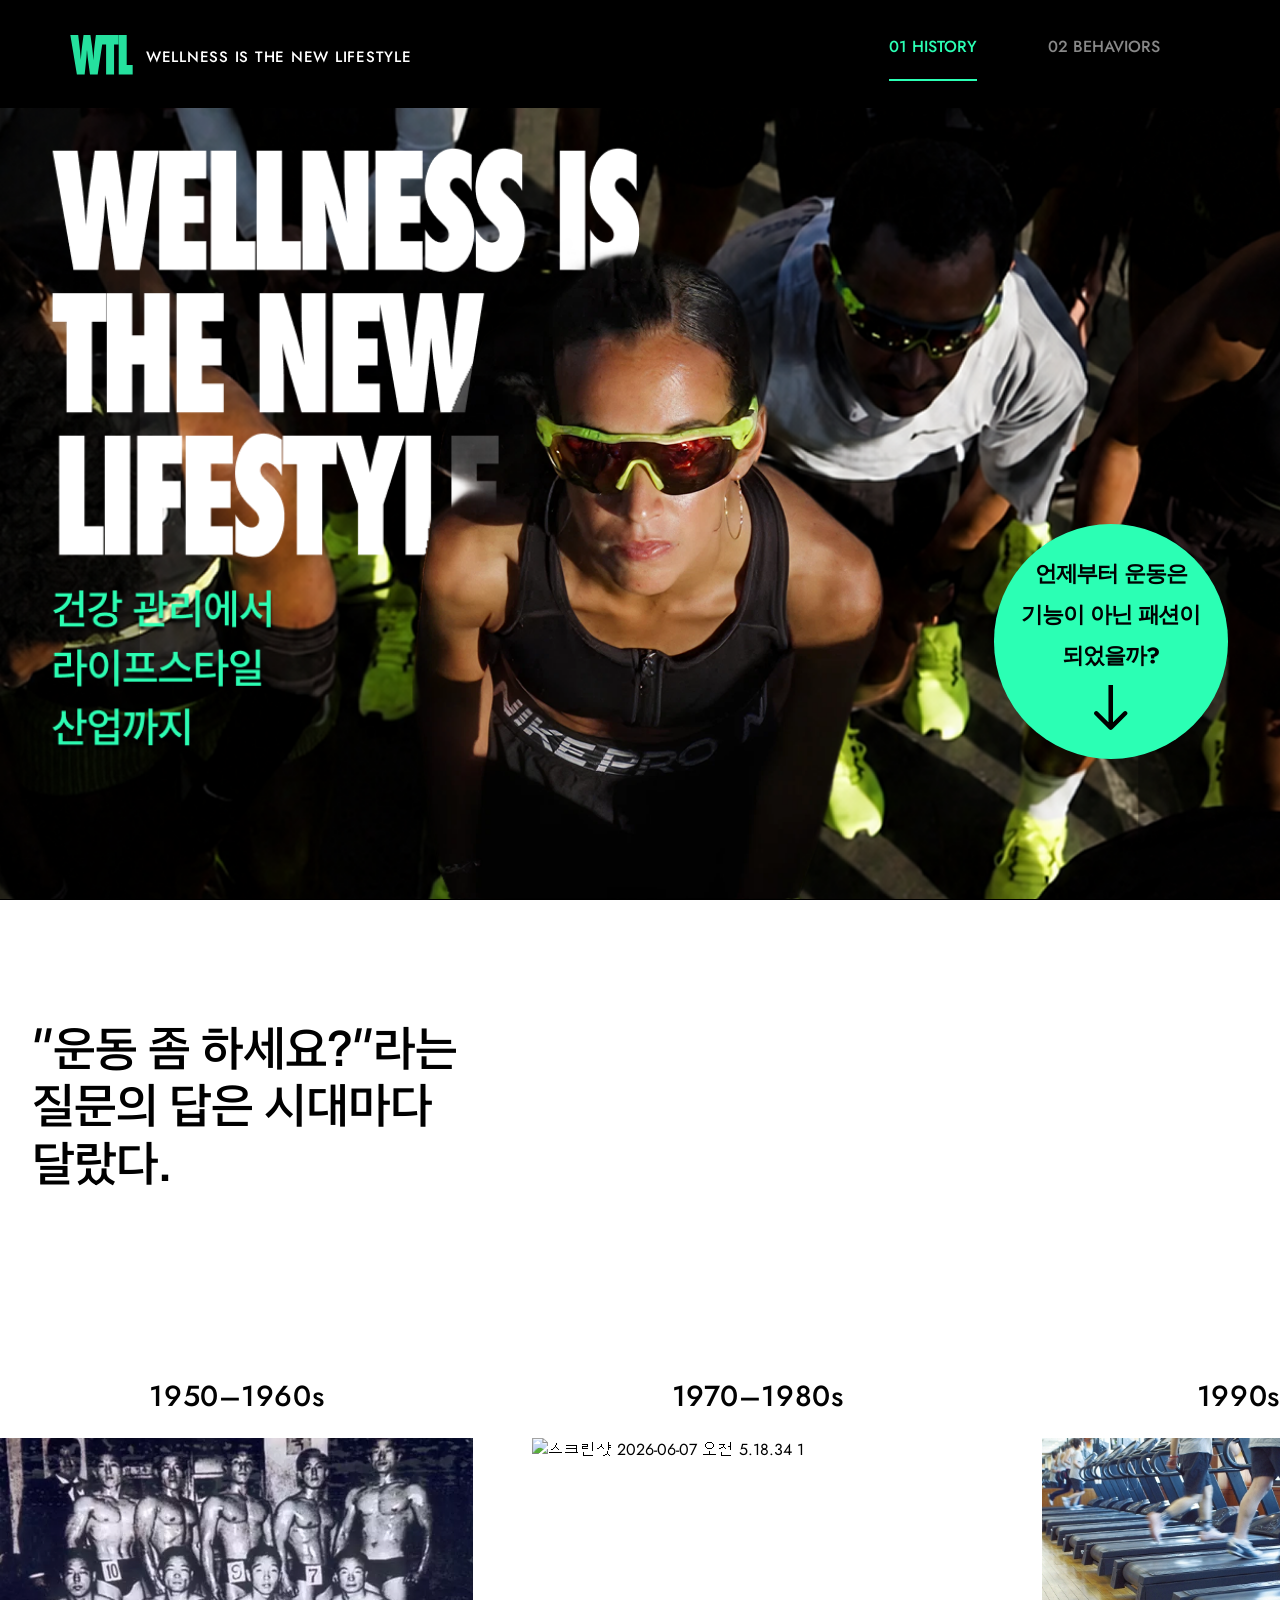
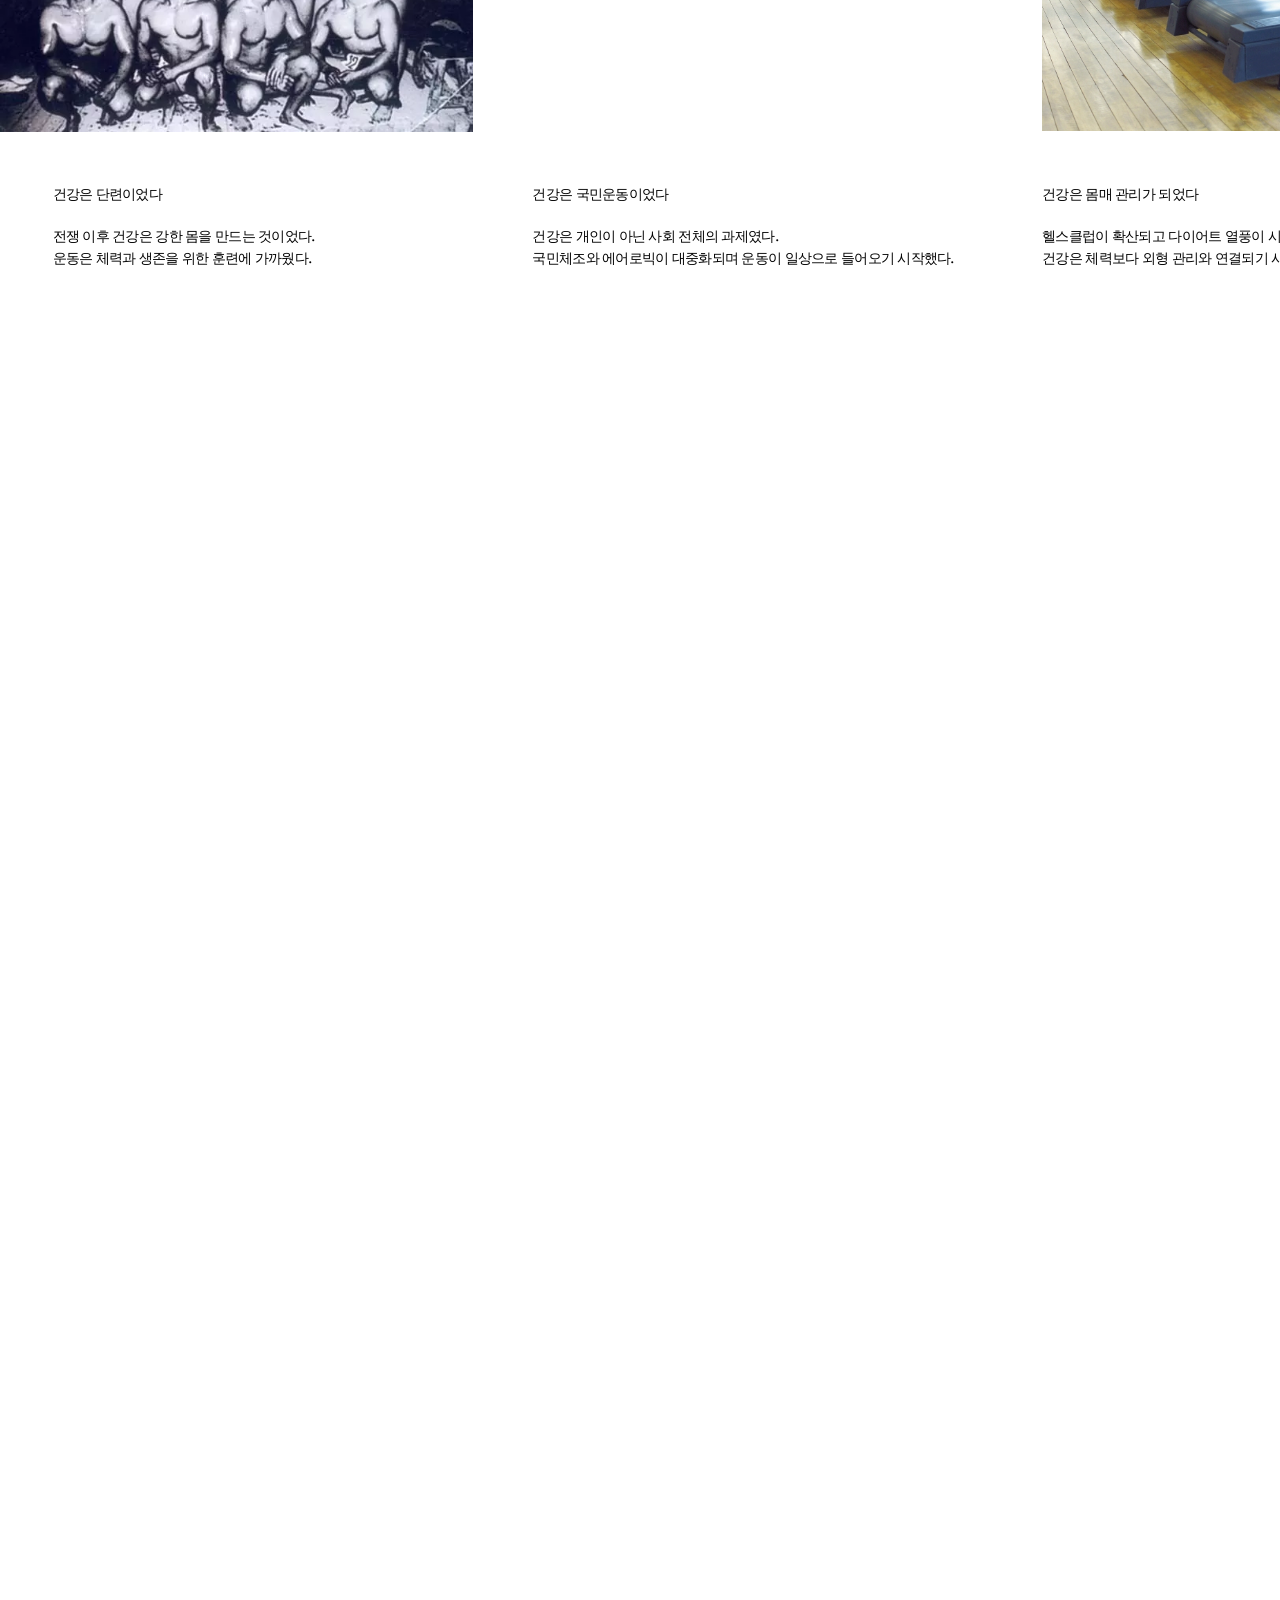
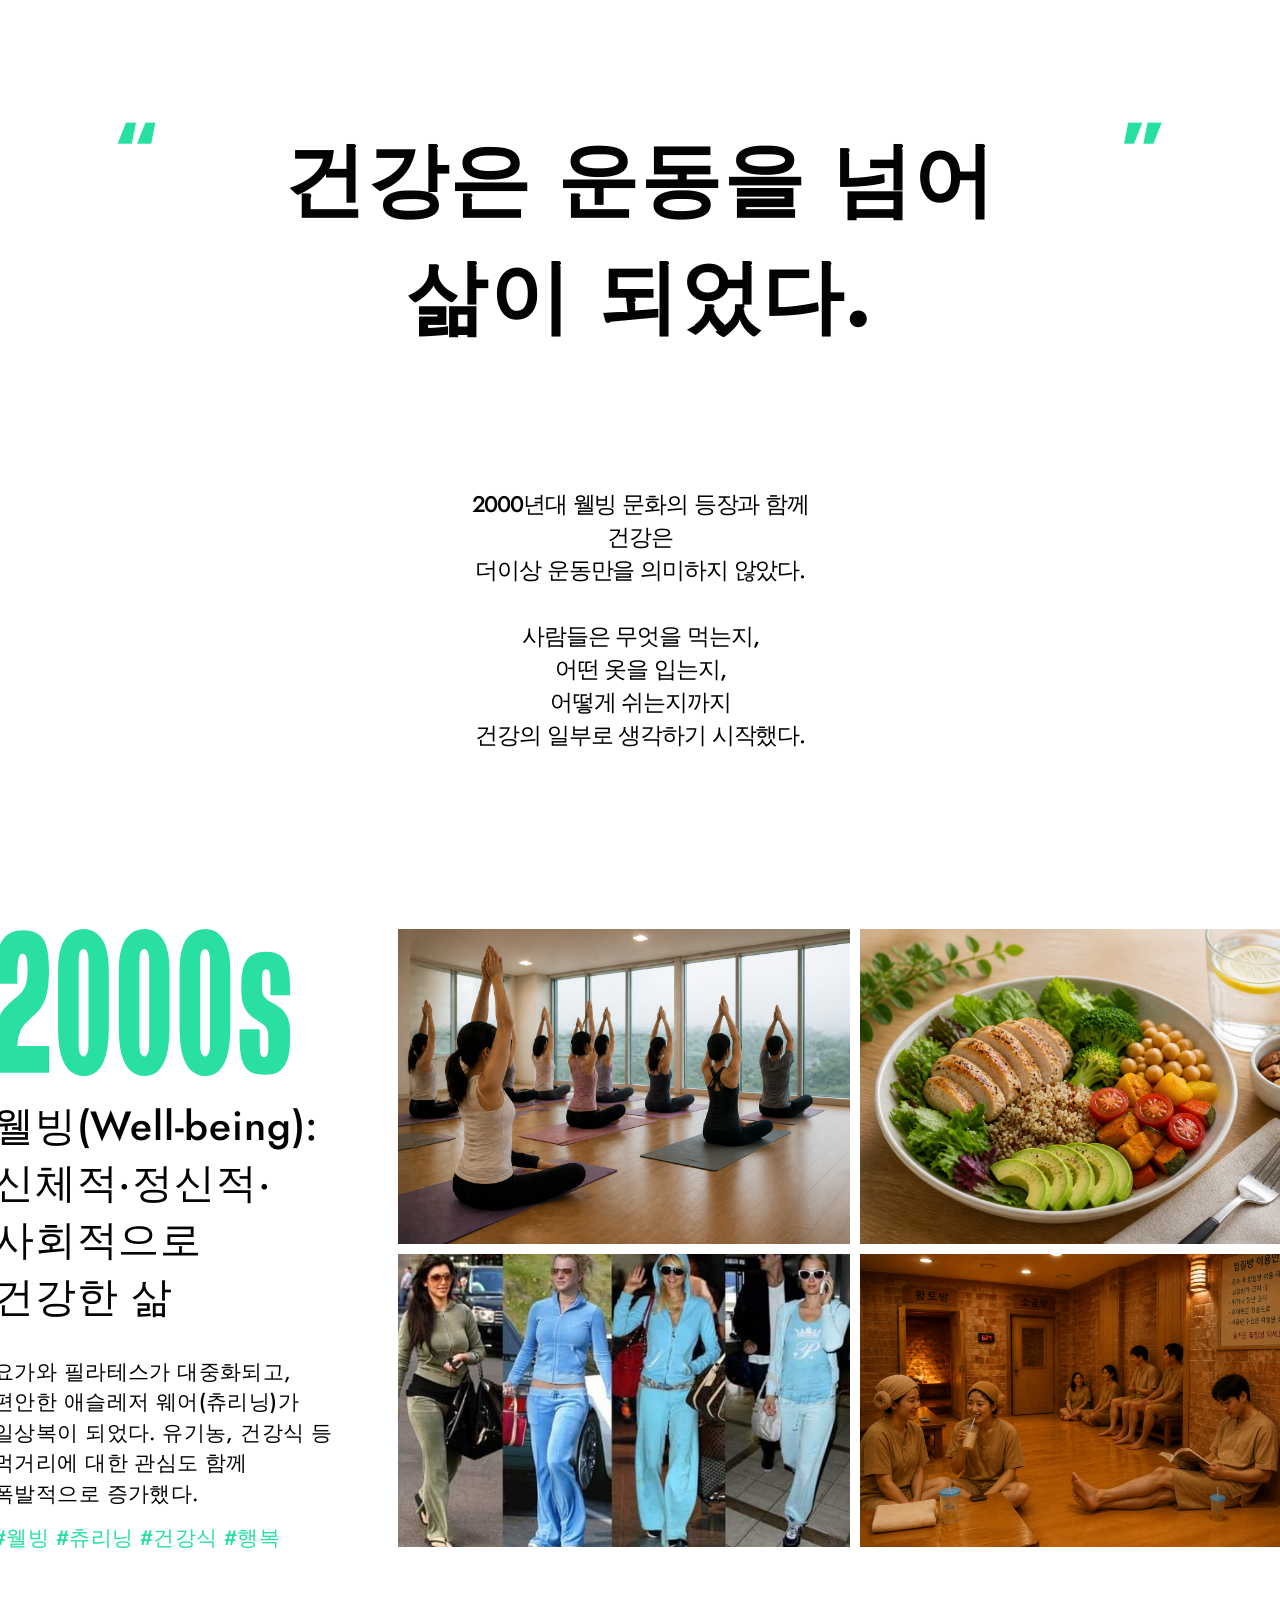
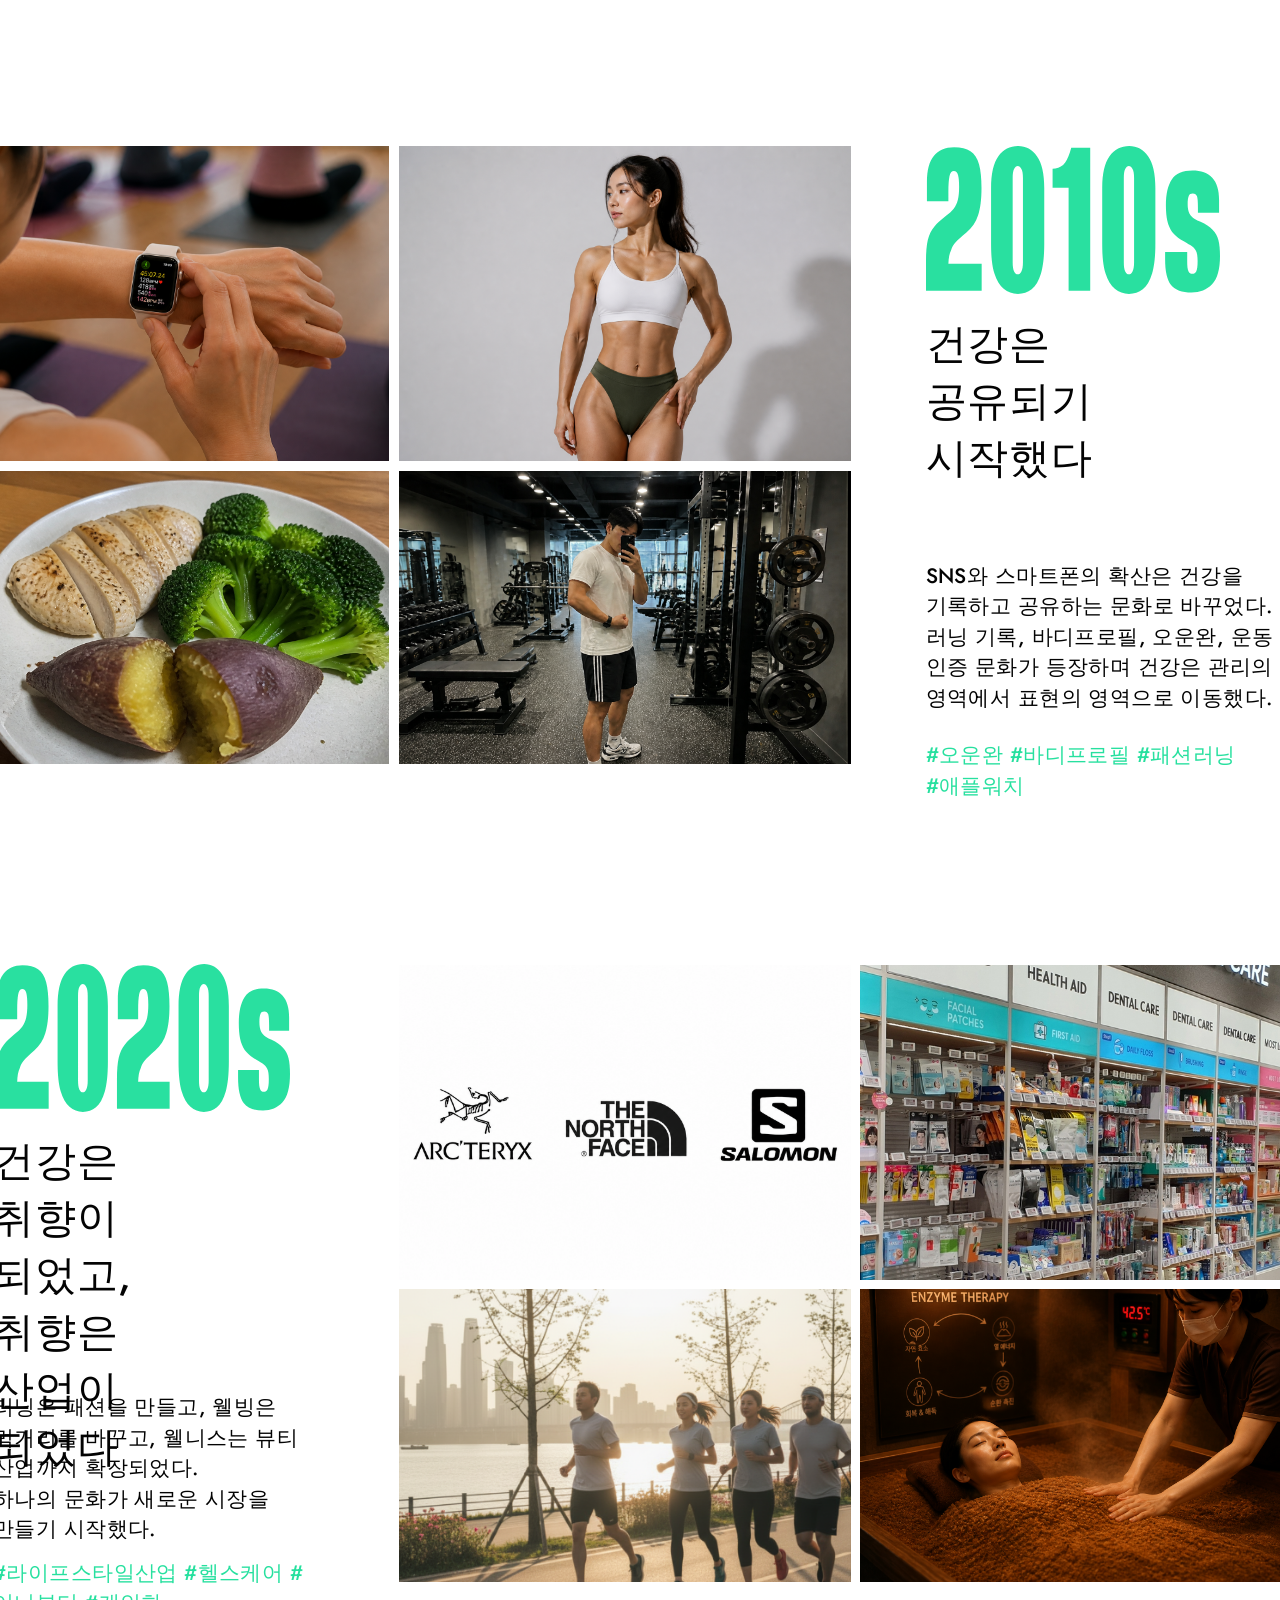
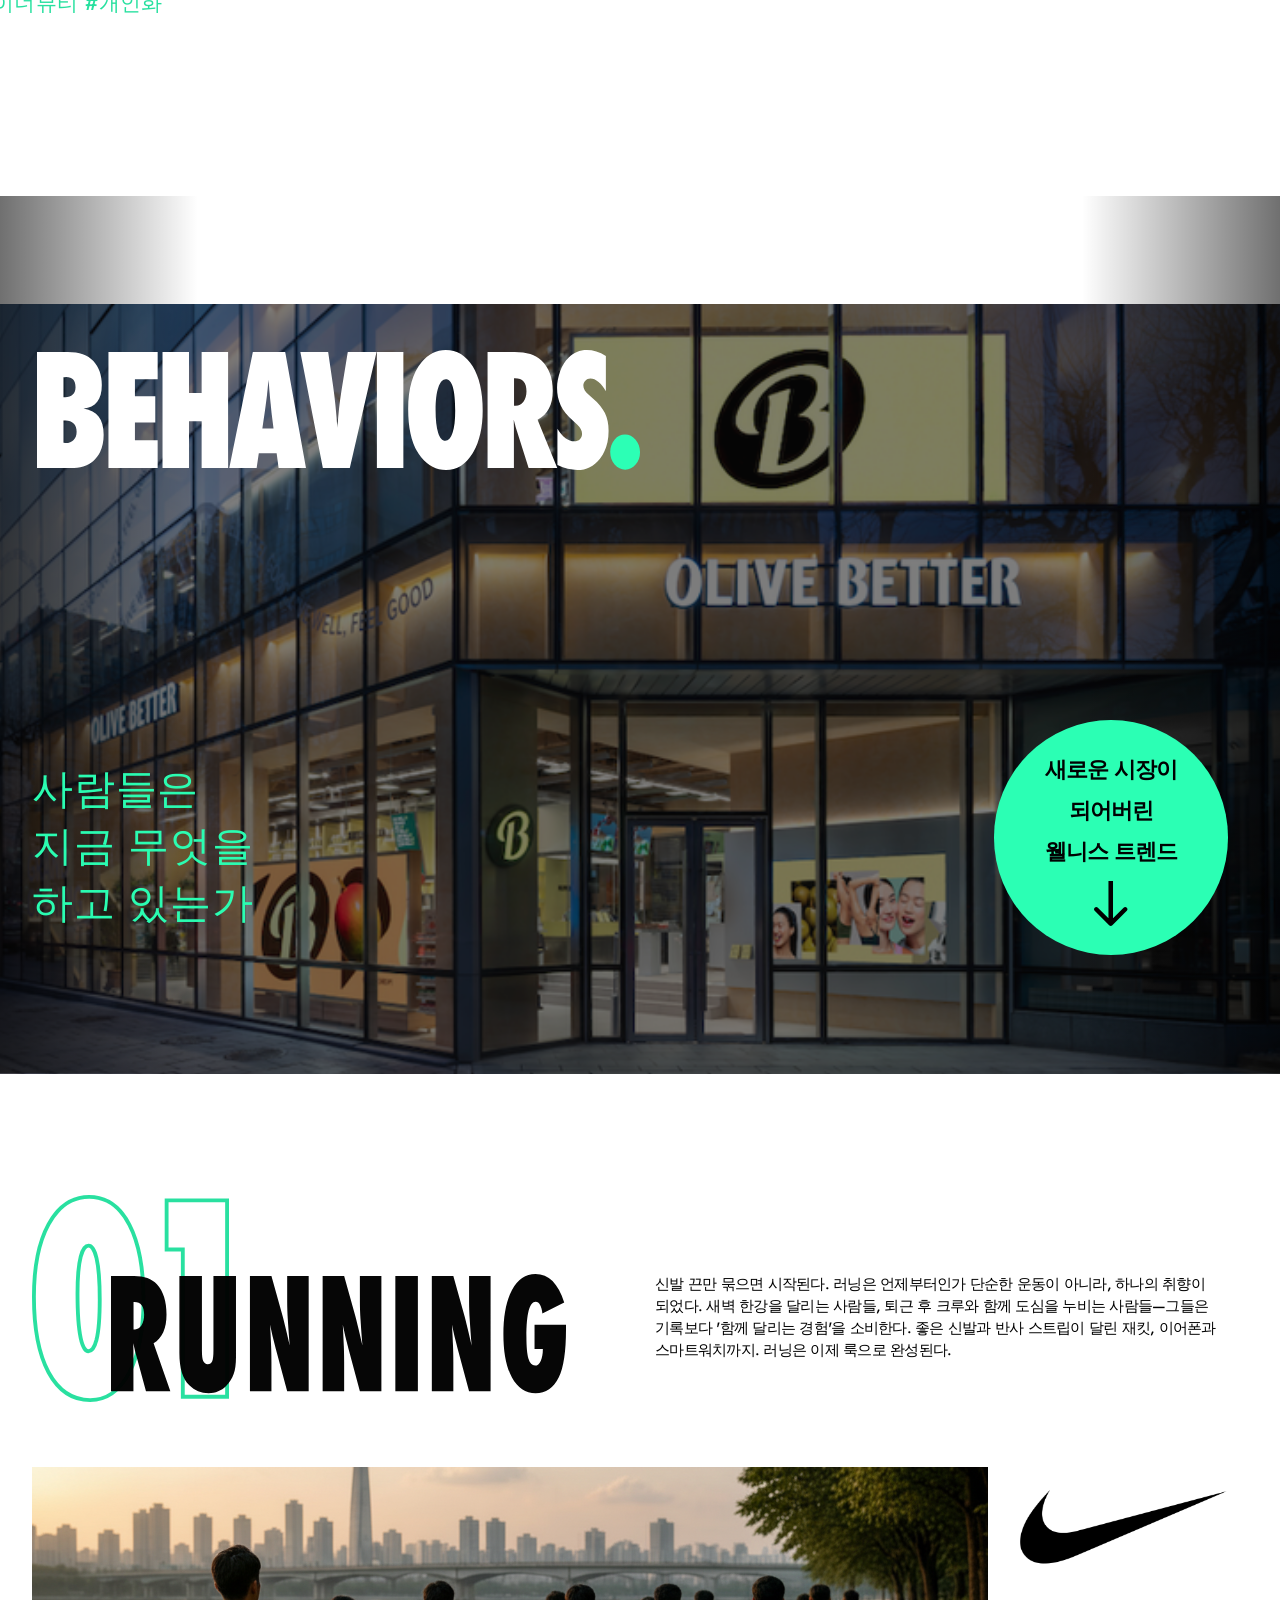
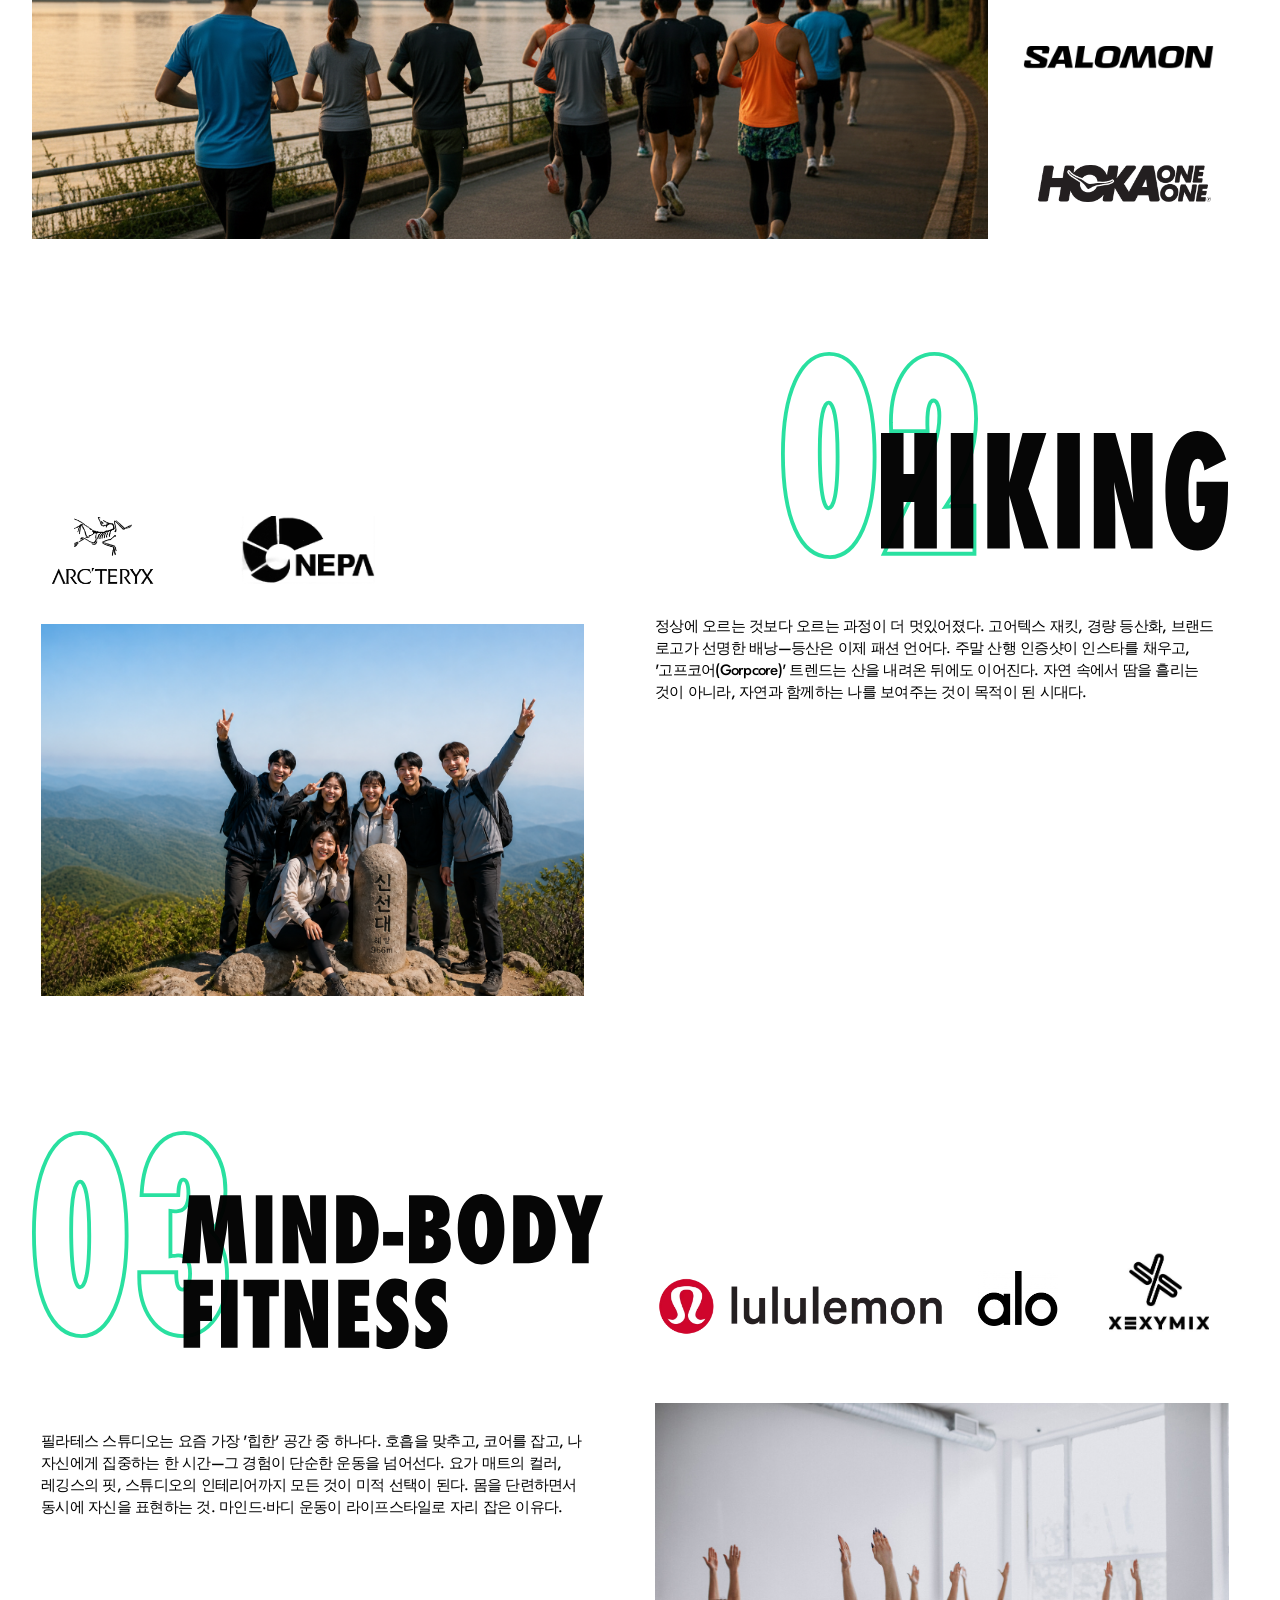
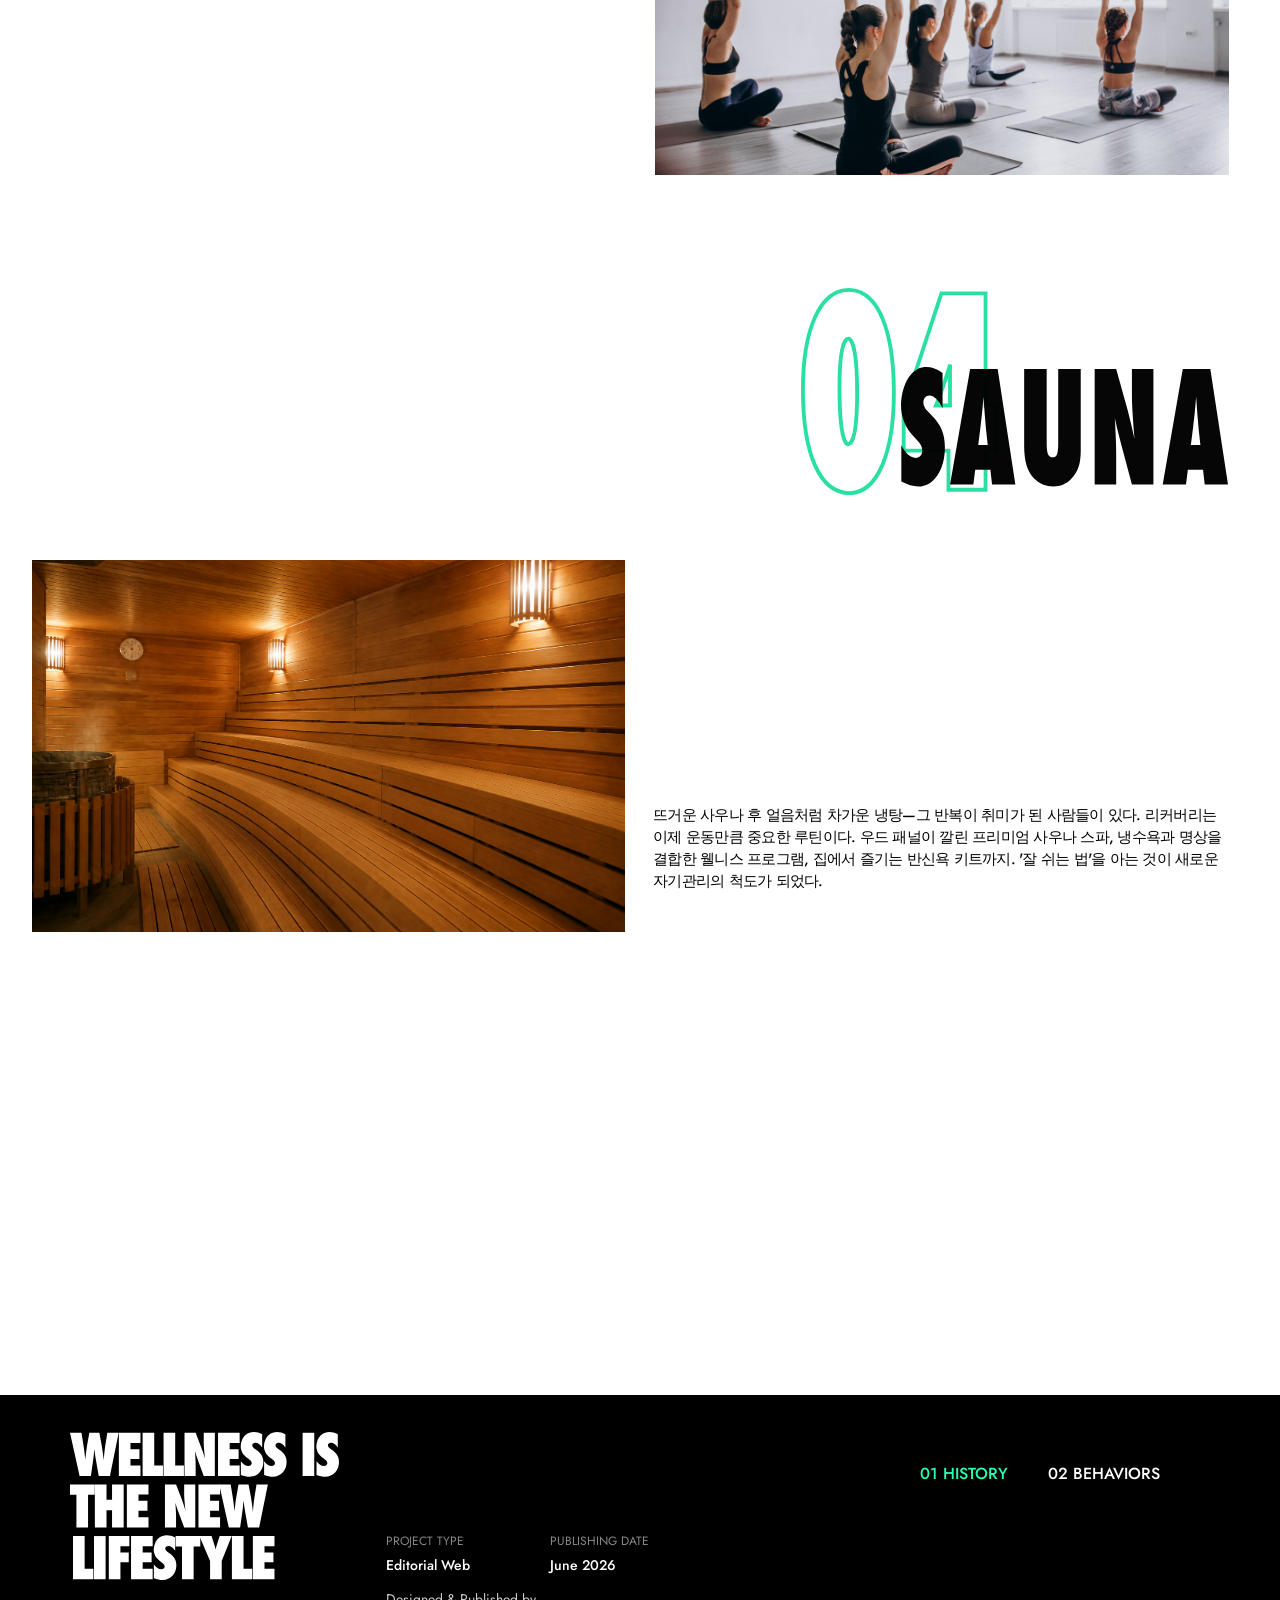
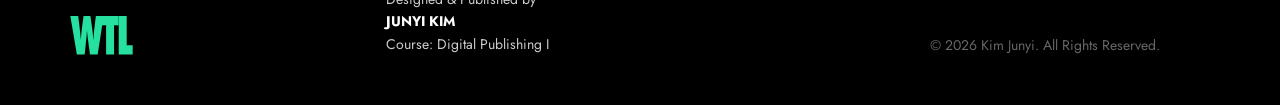
==== commit a212f20a: "Remove overflow hidden on scroll-section to enable sticky and adjust timeline section height to 220v" ====
--- a/index.html
+++ b/index.html
@@ -4,7 +4,7 @@
     <meta charset="UTF-8">
     <meta name="viewport" content="width=device-width, initial-scale=1.0">
     <title>Wellness is the New Lifestyle</title>
-    <link rel="stylesheet" href="style_v13.css">
+    <link rel="stylesheet" href="style_v14.css">
 </head>
 <body>
 
--- a/style_v14.css
+++ b/style_v14.css
@@ -0,0 +1,1544 @@
+@import url('https://fonts.googleapis.com/css2?family=42dot+Sans:wght@600&family=Jost:ital,wght@0,100..900;1,100..900&display=swap');
+
+* {
+    box-sizing: border-box;
+    margin: 0;
+    padding: 0;
+}
+
+body {
+    background-color: #ffffff;
+    overflow-x: hidden;
+    font-family: 'Jost', sans-serif;
+    color: #000000;
+}
+
+/* Global Typography & Word-wrap fixes */
+.text-content,
+.card-text,
+p, 
+span,
+div {
+    word-break: keep-all;          /* 단어가 도중에 끊겨 아래로 내려가지 않도록 차단 */
+    overflow-wrap: break-word;     /* 너무 긴 영문 등이 있을 때만 줄바꿈 허용 */
+}
+
+@media (max-width: 1920px) {
+    body {
+        zoom: calc(100vw / 1920);
+    }
+}
+
+/* Common Layout Containers */
+.main-layout {
+    width: 100%;
+    position: relative;
+    background-color: #ffffff;
+}
+
+.scroll-section {
+    position: relative;
+    width: 100%;
+    background-color: #ffffff;
+}
+
+.section-content {
+    position: relative;
+    z-index: 2;
+}
+
+.page-block {
+    position: relative;
+    width: 100%;
+    background-color: transparent;
+}
+
+.block-container {
+    position: relative;
+    width: 1420px;
+    left: 50%;
+    transform: translateX(-50%);
+    height: 100%;
+}
+
+/* Vignette panels and backgrounds */
+.hero-bg-wrapper {
+    position: absolute;
+    top: 0;
+    left: 50%;
+    transform: translateX(-50%);
+    width: 1920px;
+    height: 877px;
+    z-index: 1;
+    pointer-events: none;
+}
+
+#behaviors-section .hero-bg-wrapper {
+    height: 878px;
+}
+
+.vignette {
+    position: absolute;
+    top: 0;
+    height: 877px;
+    z-index: 5;
+    pointer-events: none;
+}
+
+.left-vignette {
+    left: -81px;
+    width: 518px;
+    background: linear-gradient(to right, rgba(0, 0, 0, 1.0) 0%, rgba(0, 0, 0, 1.0) 32%, rgba(0, 0, 0, 0.32) 56%, rgba(0, 0, 0, 0.32) 100%);
+}
+
+.right-vignette {
+    left: 1411px;
+    width: 518px;
+    background: linear-gradient(to right, rgba(0, 0, 0, 0.32) 0%, rgba(0, 0, 0, 0.32) 44%, rgba(0, 0, 0, 1.0) 68%, rgba(0, 0, 0, 1.0) 100%);
+}
+
+#behaviors-section .left-vignette {
+    left: 0px;
+    background: linear-gradient(to right, rgba(0, 0, 0, 1.0) 0%, rgba(0, 0, 0, 1.0) 32%, rgba(0, 0, 0, 0) 100%);
+}
+
+#behaviors-section .right-vignette {
+    left: 1402px;
+    background: linear-gradient(to right, rgba(0, 0, 0, 0) 0%, rgba(0, 0, 0, 1.0) 68%, rgba(0, 0, 0, 1.0) 100%);
+}
+
+.center-overlay-vignette {
+    position: absolute;
+    left: 257px;
+    top: 108px;
+    width: 1420px;
+    height: 770px;
+    background: rgba(11, 11, 11, 0.53);
+    z-index: 4;
+}
+
+.hero-bg-img {
+    position: absolute;
+    left: 69px;
+    top: 138px;
+    width: 1737.7px;
+    height: 770.0px;
+    z-index: 1;
+    object-fit: cover;
+}
+
+#behaviors-section .hero-bg-img {
+    left: 257px;
+    top: 108px;
+    width: 1420px;
+    height: 770px;
+}
+
+/* FIXED HEADER STYLES */
+.site-header {
+    position: fixed;
+    top: 0;
+    left: 0;
+    width: 100%;
+    height: 107.8px;
+    background-color: #000000;
+    z-index: 100;
+    border-bottom: 1px solid #000000;
+}
+
+.header-container {
+    position: relative;
+    max-width: 1420px;
+    width: 100%;
+    height: 100%;
+    margin: 0 auto;
+}
+
+.header-left {
+    position: absolute;
+    left: 70.2px;
+    top: 35.3px;
+    display: flex;
+    align-items: center;
+}
+
+.logo-wtl {
+    width: 62.7px;
+    height: 39.4px;
+    margin-right: 12.9px;
+}
+
+.logo-title {
+    font-family: 'Jost', sans-serif;
+    font-weight: 500;
+    font-size: 15.0px;
+    color: #ffffff;
+    letter-spacing: 0.05em;
+    margin-top: 5px;
+}
+
+.header-right {
+    position: absolute;
+    right: 120.0px;
+    top: 35.3px;
+}
+
+.nav-menu {
+    display: flex;
+    gap: 71px;
+    position: relative;
+}
+
+.nav-link {
+    font-family: 'Jost', sans-serif;
+    font-weight: 500;
+    font-size: 16px;
+    color: #888888;
+    text-decoration: none;
+    text-transform: uppercase;
+    transition: color 0.3s ease;
+    padding-bottom: 8px;
+}
+
+.nav-link:hover, .nav-link.active {
+    color: #2bffb4;
+}
+
+.active-line {
+    position: absolute;
+    bottom: -15px;
+    left: 0;
+    width: 78px;
+    height: 2px;
+    background-color: #2bffb4;
+    transition: all 0.3s cubic-bezier(0.25, 0.8, 0.25, 1);
+}
+
+/* STICKY HORIZONTAL SCROLL TIMELINE */
+.timeline-scroll-section {
+    position: relative;
+    width: 100%;
+    height: 220vh;
+}
+
+.sticky-viewport {
+    position: sticky;
+    top: 107.8px;
+    width: 100%;
+    height: calc(100vh - 107.8px);
+    overflow: hidden;
+    display: flex;
+    align-items: center;
+    background-color: #ffffff;
+}
+
+.timeline-container {
+    position: relative;
+    width: 100%;
+    max-width: 1420px;
+    margin: 0 auto;
+    height: 650px;
+}
+
+.horizontal-track {
+    position: relative;
+    width: 100%;
+    height: 100%;
+    transform: translateX(234px);
+    transition: transform 0.1s linear;
+}
+
+/* TOP BUTTON STYLES */
+.top-button {
+    position: fixed;
+    right: 40px;
+    bottom: 40px;
+    width: 60px;
+    height: 60px;
+    border-radius: 50%;
+    background-color: #2bffb4;
+    color: #000000;
+    border: none;
+    font-family: 'Jost', sans-serif;
+    font-weight: 600;
+    font-size: 14px;
+    cursor: pointer;
+    z-index: 1000;
+    box-shadow: 0 4px 15px rgba(0, 0, 0, 0.2);
+    display: none;
+    justify-content: center;
+    align-items: center;
+    transition: background-color 0.3s ease, transform 0.3s ease, opacity 0.3s ease;
+}
+
+.top-button:hover {
+    background-color: #20d898;
+    transform: translateY(-3px) scale(1.05);
+}
+
+.top-button.visible {
+    display: flex;
+}
+
+/* COMMON FOOTER STYLES */
+.footer-bar {
+    width: 100%;
+    height: 310px;
+    background-color: #000000;
+    color: #ffffff;
+    position: relative;
+    z-index: 10;
+}
+
+.footer-container {
+    position: relative;
+    max-width: 1420px;
+    width: 100%;
+    height: 100%;
+    margin: 0 auto;
+}
+
+.footer-left {
+    position: absolute;
+    left: 70.2px;
+    top: 37px;
+    height: 223px;
+    display: flex;
+    flex-direction: column;
+    justify-content: space-between;
+}
+
+.footer-logo-title {
+    height: 148px;
+    width: 269px;
+    object-fit: contain;
+}
+
+.footer-logo-wtl {
+    width: 62.7px;
+    height: 39.4px;
+}
+
+.footer-center {
+    position: absolute;
+    left: 386.0px;
+    top: 137px;
+    display: flex;
+    flex-direction: column;
+    justify-content: space-between;
+    height: 123px;
+}
+
+.footer-meta {
+    display: flex;
+    gap: 80px;
+}
+
+.meta-item {
+    display: flex;
+    flex-direction: column;
+    gap: 5px;
+}
+
+.meta-label {
+    font-size: 12px;
+    color: #888888;
+    text-transform: uppercase;
+}
+
+.meta-val {
+    font-size: 14px;
+    font-weight: 500;
+}
+
+.footer-credits {
+    font-size: 14px;
+    line-height: 1.6;
+    color: #cccccc;
+}
+
+.footer-credits strong {
+    color: #ffffff;
+}
+
+.footer-right {
+    position: absolute;
+    right: 120.0px;
+    top: 67px;
+    height: 193px;
+    display: flex;
+    flex-direction: column;
+    justify-content: space-between;
+    align-items: flex-end;
+}
+
+.footer-nav {
+    display: flex;
+    gap: 40px;
+}
+
+.footer-link {
+    font-size: 16px;
+    text-transform: uppercase;
+    text-decoration: none;
+    color: #ffffff;
+}
+
+.footer-link.active {
+    color: #2bffb4;
+}
+
+.footer-copyright {
+    font-size: 14px;
+    color: #666666;
+}
+
+/* Image and Vector Elements */
+.image-box {
+    object-fit: cover;
+}
+
+.vector-shape {
+    object-fit: contain;
+}
+
+/* CARD HOVER INTERACTIONS */
+.trend-card {
+    overflow: hidden;
+    position: absolute;
+    cursor: pointer;
+    background-color: #000000;
+    transition: box-shadow 0.4s ease;
+}
+
+.trend-card:hover {
+    box-shadow: 0 12px 30px rgba(0, 0, 0, 0.15);
+}
+
+.card-image {
+    width: 100%;
+    height: 100%;
+    position: absolute;
+    left: 0;
+    top: 0;
+    transition: transform 0.6s cubic-bezier(0.25, 0.46, 0.45, 0.94);
+    z-index: 1;
+}
+
+.trend-card:hover .card-image {
+    transform: scale(1.04);
+}
+
+.card-overlay {
+    position: absolute;
+    left: 0;
+    top: 0;
+    width: 100%;
+    height: 100%;
+    background-color: rgba(0, 0, 0, 0.76);
+    opacity: 0;
+    transition: opacity 0.4s cubic-bezier(0.25, 0.46, 0.45, 0.94);
+    z-index: 2;
+    padding: 30px;
+}
+
+.trend-card:hover .card-overlay {
+    opacity: 1;
+}
+
+/* Slide and Fade In Title and Description on Hover */
+.trend-card:hover .card-text {
+    opacity: 1 !important;
+    transform: translateY(-10px) !important;
+}
+
+/* 카드 내 제목들의 가로 너비 부족으로 인한 강제 줄바꿈 및 겹침 방지 */
+.card-overlay .font-t-Futura-500-33 {
+    width: 372px !important;       /* 상세설명(372px)과 동일하게 제목 영역 넓힘 */
+    white-space: nowrap;          /* 제목이 강제로 줄바꿈되지 않도록 보장 */
+}
+
+/* Typography styles */
+
+.font-t-42dot-Sans-600-49 {
+    font-family: '42dot Sans', 'Jost', sans-serif;
+    font-weight: 600;
+    font-size: 49.80px;
+    line-height: 57.27px;
+    letter-spacing: -1.00px;
+}
+
+.font-t-Futura-500-14 {
+    font-family: 'Futura', 'Jost', sans-serif;
+    font-weight: 500;
+    font-size: 14.49px;
+    line-height: 21.15px;
+    letter-spacing: -0.72px;
+}
+
+.font-t-Futura-500-15 {
+    font-family: 'Futura', 'Jost', sans-serif;
+    font-weight: 500;
+    font-size: 15.00px;
+    line-height: 21.90px;
+    letter-spacing: -0.75px;
+}
+
+.font-t-Futura-500-18 {
+    font-family: 'Futura', 'Jost', sans-serif;
+    font-weight: 500;
+    font-size: 18.11px;
+    line-height: 25.35px;
+    letter-spacing: 0.36px;
+}
+
+.font-t-Futura-500-20 {
+    font-family: 'Futura', 'Jost', sans-serif;
+    font-weight: 500;
+    font-size: 20.83px;
+    line-height: 30.41px;
+    letter-spacing: 0.42px;
+}
+
+.font-t-Futura-500-22 {
+    font-family: 'Futura', 'Jost', sans-serif;
+    font-weight: 500;
+    font-size: 22.64px;
+    line-height: 33.05px;
+    letter-spacing: -1.13px;
+}
+
+.font-t-Futura-500-28 {
+    font-family: 'Futura', 'Jost', sans-serif;
+    font-weight: 500;
+    font-size: 28.98px;
+    line-height: 42.30px;
+    letter-spacing: 0.58px;
+}
+
+.font-t-Futura-500-32 {
+    font-family: 'Futura', 'Jost', sans-serif;
+    font-weight: 500;
+    font-size: 32.00px;
+    line-height: 46.72px;
+    letter-spacing: 0.64px;
+}
+
+.font-t-Futura-500-33 {
+    font-family: 'Futura', 'Jost', sans-serif;
+    font-weight: 500;
+    font-size: 33.50px;
+    line-height: 46.90px;
+    letter-spacing: 0.67px;
+}
+
+.font-t-Futura-500-40 {
+    font-family: 'Futura', 'Jost', sans-serif;
+    font-weight: 500;
+    font-size: 40.75px;
+    line-height: 57.04px;
+    letter-spacing: 0.81px;
+}
+
+.font-t-Futura-800-21 {
+    font-family: 'Futura', 'Jost', sans-serif;
+    font-weight: 800;
+    font-size: 21.73px;
+    line-height: 41.07px;
+    letter-spacing: -1.09px;
+}
+
+.font-t-Futura-800-80 {
+    font-family: 'Futura', 'Jost', sans-serif;
+    font-weight: 800;
+    font-size: 80.59px;
+    line-height: 117.66px;
+    letter-spacing: 1.61px;
+}
+
+#history-hero-block { height: 900px; }
+#history-intro-block {
+    height: 380px;
+}
+#history-bridge-block { height: 420px; }
+#history-2000s-block { height: 1260px; }
+#history-2010s-block { height: 820px; }
+#history-2020s-block { height: 836px; }
+#behaviors-hero-block { height: 992px; }
+#behavior-01-block { height: 764px; }
+#behavior-02-block { height: 779px; }
+#behavior-03-block { height: 757px; }
+#behavior-04-block { height: 1107px; }
+#el-5-8 {
+    position: absolute;
+    left: 101.9px;
+    top: 575.9px;
+    width: 212.8px;
+    height: 151.2px;
+    opacity: 0.990;
+}
+
+#el-5-11 {
+    position: absolute;
+    left: 808.2px;
+    top: 87.0px;
+    width: 393.4px;
+    height: 293.1px;
+}
+
+#el-5-19 {
+    position: absolute;
+    left: 101.9px;
+    top: 144.9px;
+    width: 572.3px;
+    height: 398.4px;
+}
+
+#el-5-25 {
+    opacity: 0.990;
+    color: rgb(0, 0, 0);
+    text-align: center;
+    width: 100%;
+}
+
+#el-5-26 {
+}
+
+#el-5-24 {
+    position: absolute;
+    left: 1063.5px;
+    top: 524.3px;
+    width: 234.5px;
+    height: 234.5px;
+    display: flex;
+    flex-direction: column;
+    justify-content: center;
+    align-items: center;
+    gap: 9px;
+    padding: 25px;
+    text-align: center;
+    background-color: rgb(43, 255, 180);
+    border-radius: 50%;
+    opacity: 0;
+    animation: fadeInUpCircle 1.2s cubic-bezier(0.25, 1, 0.5, 1) 0.3s forwards;
+}
+
+#el-5-27 {
+    position: absolute;
+    left: 101.9px;
+    top: 120.0px;
+    width: 559.0px;
+    height: 114.0px;
+    color: rgb(0, 0, 0);
+}
+
+#el-5-28 {
+    position: absolute;
+    left: -234.0px;
+    top: 87.0px;
+    width: 473.4px;
+    height: 293.5px;
+}
+
+#el-5-29 {
+    position: absolute;
+    left: 298.4px;
+    top: 87.0px;
+    width: 451.3px;
+    height: 293.1px;
+}
+
+#el-5-36 {
+    position: absolute;
+    left: -111.8px;
+    top: 23.6px;
+    width: 229.1px;
+    height: 42.0px;
+    opacity: 0.990;
+    color: rgb(0, 0, 0);
+    text-align: center;
+}
+
+#el-5-37 {
+    position: absolute;
+    left: 408.9px;
+    top: 23.6px;
+    width: 229.1px;
+    height: 42.0px;
+    opacity: 0.990;
+    color: rgb(0, 0, 0);
+    text-align: center;
+}
+
+#el-5-38 {
+    position: absolute;
+    left: 889.7px;
+    top: 23.6px;
+    width: 229.1px;
+    height: 42.0px;
+    opacity: 0.990;
+    color: rgb(0, 0, 0);
+    text-align: center;
+}
+
+#el-5-39 {
+    position: absolute;
+    left: 65.7px;
+    top: 448.7px;
+    width: 294.3px;
+    height: 147.6px;
+    opacity: 0.990;
+}
+
+#el-5-40 {
+    position: absolute;
+    left: -181.5px;
+    top: 432.0px;
+    width: 421.0px;
+    height: 112.0px;
+    opacity: 0.990;
+    color: rgb(0, 0, 0);
+}
+
+#el-5-41 {
+    position: absolute;
+    left: 298.4px;
+    top: 432.0px;
+    width: 450.9px;
+    height: 138.0px;
+    opacity: 0.990;
+    color: rgb(0, 0, 0);
+}
+
+#el-5-42 {
+    position: absolute;
+    left: 808.2px;
+    top: 432.0px;
+    width: 393.0px;
+    height: 112.0px;
+    opacity: 0.990;
+    color: rgb(0, 0, 0);
+}
+
+#el-5-43 {
+    position: absolute;
+    left: 1260.0px;
+    top: 432.0px;
+    width: 393.0px;
+    height: 112.0px;
+    opacity: 0.990;
+    color: rgb(0, 0, 0);
+}
+
+#el-5-44 {
+    position: absolute;
+    left: 63.0px;
+    top: 617.2px;
+    width: 350px;
+    height: auto;
+    opacity: 0.990;
+    color: rgb(0, 0, 0);
+}
+
+#el-5-45 {
+    position: absolute;
+    left: 63.0px;
+    top: 172.4px;
+    width: 253.0px;
+    height: 228.0px;
+    opacity: 0.990;
+    color: rgb(0, 0, 0);
+}
+
+#el-5-46 {
+    position: absolute;
+    left: 995.6px;
+    top: 174.8px;
+    width: 286.0px;
+    height: 114.0px;
+    opacity: 0.990;
+    color: rgb(0, 0, 0);
+}
+
+#el-5-47 {
+    position: absolute;
+    left: 235.0px;
+    top: 61.6px;
+    width: 950.0px;
+    height: 236.0px;
+    opacity: 0.990;
+    color: rgb(0, 0, 0);
+    text-align: center;
+}
+
+#el-5-48 {
+    position: absolute;
+    left: 180.0px;
+    top: 32.7px;
+    width: 52.0px;
+    height: 118.0px;
+    opacity: 0.990;
+    color: rgb(37, 224, 158);
+    text-align: center;
+}
+
+#el-5-49 {
+    position: absolute;
+    left: 1188.0px;
+    top: 32.7px;
+    width: 52.0px;
+    height: 118.0px;
+    opacity: 0.990;
+    color: rgb(37, 224, 158);
+    text-align: center;
+}
+
+#el-5-50 {
+    position: absolute;
+    left: 63.0px;
+    top: 877.0px;
+    width: 363.1px;
+    height: 201.9px;
+    opacity: 0.990;
+    color: rgb(0, 0, 0);
+}
+
+#el-5-51 {
+    position: absolute;
+    left: 63.0px;
+    top: 432.3px;
+    width: 363.1px;
+    height: 201.9px;
+    opacity: 0.990;
+    color: rgb(0, 0, 0);
+}
+
+#el-5-52 {
+    position: absolute;
+    left: 995.6px;
+    top: 421.0px;
+    width: 363.1px;
+    height: 201.9px;
+    opacity: 0.990;
+    color: rgb(0, 0, 0);
+}
+
+#el-5-53 {
+    position: absolute;
+    left: 63.0px;
+    top: 1042.7px;
+    width: 363.1px;
+    height: 201.9px;
+    opacity: 0.990;
+    color: rgb(37, 224, 158);
+}
+
+#el-5-54 {
+    position: absolute;
+    left: 63.0px;
+    top: 598.0px;
+    width: 363.1px;
+    height: 201.9px;
+    opacity: 0.990;
+    color: rgb(37, 224, 158);
+}
+
+#el-5-55 {
+    position: absolute;
+    left: 995.6px;
+    top: 600.4px;
+    width: 363.1px;
+    height: 201.9px;
+    opacity: 0.990;
+    color: rgb(37, 224, 158);
+}
+
+#el-5-57 {
+    position: absolute;
+    left: 39.8px;
+    top: 42.6px;
+    width: 372px;
+    height: 47.0px;
+    opacity: 0;
+    transition: all 0.4s cubic-bezier(0.25, 0.46, 0.45, 0.94);
+    color: rgb(255, 255, 255);
+}
+
+#el-5-58 {
+    position: absolute;
+    left: 39.8px;
+    top: 112.3px;
+    width: 372.1px;
+    height: 57.0px;
+    opacity: 0;
+    transition: all 0.4s cubic-bezier(0.25, 0.46, 0.45, 0.94);
+    color: rgb(255, 255, 255);
+}
+
+#el-5-56 {
+    position: absolute;
+    left: 468.0px;
+    top: 449.0px;
+    width: 452.0px;
+    height: 315.0px;
+}
+
+#el-5-60 {
+    position: absolute;
+    left: 39.8px;
+    top: 42.6px;
+    width: 372px;
+    height: 47.0px;
+    opacity: 0;
+    transition: all 0.4s cubic-bezier(0.25, 0.46, 0.45, 0.94);
+    color: rgb(255, 255, 255);
+}
+
+#el-5-61 {
+    position: absolute;
+    left: 39.8px;
+    top: 112.3px;
+    width: 372.1px;
+    height: 57.0px;
+    opacity: 0;
+    transition: all 0.4s cubic-bezier(0.25, 0.46, 0.45, 0.94);
+    transition-delay: 0.05s;
+    color: rgb(255, 255, 255);
+}
+
+#el-5-59 {
+    position: absolute;
+    left: 469.0px;
+    top: 5.0px;
+    width: 452.0px;
+    height: 315.0px;
+}
+
+#el-5-63 {
+    position: absolute;
+    left: 39.8px;
+    top: 42.6px;
+    width: 372px;
+    height: 47.0px;
+    opacity: 0;
+    transition: all 0.4s cubic-bezier(0.25, 0.46, 0.45, 0.94);
+    color: rgb(255, 255, 255);
+}
+
+#el-5-64 {
+    position: absolute;
+    left: 39.8px;
+    top: 112.3px;
+    width: 372.1px;
+    height: 57.0px;
+    opacity: 0;
+    transition: all 0.4s cubic-bezier(0.25, 0.46, 0.45, 0.94);
+    transition-delay: 0.05s;
+    color: rgb(255, 255, 255);
+}
+
+#el-5-62 {
+    position: absolute;
+    left: 7.0px;
+    top: 6.0px;
+    width: 452.0px;
+    height: 315.0px;
+}
+
+#el-5-65 {
+    position: absolute;
+    left: 514.2px;
+    top: 7.8px;
+    width: 392.1px;
+    height: 191.1px;
+    color: rgb(0, 0, 0);
+    text-align: center;
+}
+
+#el-5-66 {
+    position: absolute;
+    left: 995.6px;
+    top: 6.4px;
+    width: 294.3px;
+    height: 147.6px;
+    opacity: 0.990;
+}
+
+#el-5-67 {
+    position: absolute;
+    left: 65.7px;
+    top: 4.0px;
+    width: 294.3px;
+    height: 147.6px;
+    opacity: 0.990;
+}
+
+#el-5-68 {
+    position: absolute;
+    left: 1259.6px;
+    top: 87.0px;
+    width: 393.4px;
+    height: 293.1px;
+}
+
+#el-5-69 {
+    position: absolute;
+    left: 1329.0px;
+    top: 32.0px;
+    width: 253.0px;
+    height: 47.0px;
+    opacity: 0.990;
+    color: rgb(0, 0, 0);
+    text-align: center;
+}
+
+#el-5-71 {
+    position: absolute;
+    left: 39.8px;
+    top: 42.6px;
+    width: 372px;
+    height: 47.0px;
+    opacity: 0;
+    transition: all 0.4s cubic-bezier(0.25, 0.46, 0.45, 0.94);
+    color: rgb(255, 255, 255);
+}
+
+#el-5-72 {
+    position: absolute;
+    left: 39.8px;
+    top: 112.3px;
+    width: 372.1px;
+    height: 57.0px;
+    opacity: 0;
+    transition: all 0.4s cubic-bezier(0.25, 0.46, 0.45, 0.94);
+    transition-delay: 0.05s;
+    color: rgb(255, 255, 255);
+}
+
+#el-5-70 {
+    position: absolute;
+    left: 930.0px;
+    top: 449.0px;
+    width: 452.0px;
+    height: 315.0px;
+}
+
+#el-5-74 {
+    position: absolute;
+    left: 39.8px;
+    top: 42.6px;
+    width: 372px;
+    height: 47.0px;
+    opacity: 0;
+    transition: all 0.4s cubic-bezier(0.25, 0.46, 0.45, 0.94);
+    color: rgb(255, 255, 255);
+}
+
+#el-5-75 {
+    position: absolute;
+    left: 39.8px;
+    top: 112.3px;
+    width: 372.1px;
+    height: 57.0px;
+    opacity: 0;
+    transition: all 0.4s cubic-bezier(0.25, 0.46, 0.45, 0.94);
+    transition-delay: 0.05s;
+    color: rgb(255, 255, 255);
+}
+
+#el-5-73 {
+    position: absolute;
+    left: 469.0px;
+    top: 6.0px;
+    width: 452.0px;
+    height: 315.0px;
+}
+
+#el-5-77 {
+    position: absolute;
+    left: 39.8px;
+    top: 42.6px;
+    width: 372px;
+    height: 47.0px;
+    opacity: 0;
+    transition: all 0.4s cubic-bezier(0.25, 0.46, 0.45, 0.94);
+    color: rgb(255, 255, 255);
+}
+
+#el-5-78 {
+    position: absolute;
+    left: 39.8px;
+    top: 112.3px;
+    width: 372.1px;
+    height: 57.0px;
+    opacity: 0;
+    transition: all 0.4s cubic-bezier(0.25, 0.46, 0.45, 0.94);
+    transition-delay: 0.05s;
+    color: rgb(255, 255, 255);
+}
+
+#el-5-76 {
+    position: absolute;
+    left: 469.0px;
+    top: 331.0px;
+    width: 452.0px;
+    height: 293.0px;
+}
+
+#el-5-80 {
+    position: absolute;
+    left: 39.8px;
+    top: 42.6px;
+    width: 372px;
+    height: 47.0px;
+    opacity: 0;
+    transition: all 0.4s cubic-bezier(0.25, 0.46, 0.45, 0.94);
+    color: rgb(255, 255, 255);
+}
+
+#el-5-81 {
+    position: absolute;
+    left: 39.8px;
+    top: 112.3px;
+    width: 372.1px;
+    height: 57.0px;
+    opacity: 0;
+    transition: all 0.4s cubic-bezier(0.25, 0.46, 0.45, 0.94);
+    transition-delay: 0.05s;
+    color: rgb(255, 255, 255);
+}
+
+#el-5-79 {
+    position: absolute;
+    left: 468.0px;
+    top: 774.0px;
+    width: 452.0px;
+    height: 293.0px;
+}
+
+#el-5-83 {
+    position: absolute;
+    left: 39.8px;
+    top: 42.6px;
+    width: 372px;
+    height: 47.0px;
+    opacity: 0;
+    transition: all 0.4s cubic-bezier(0.25, 0.46, 0.45, 0.94);
+    color: rgb(255, 255, 255);
+}
+
+#el-5-84 {
+    position: absolute;
+    left: 39.8px;
+    top: 112.3px;
+    width: 372.1px;
+    height: 57.0px;
+    opacity: 0;
+    transition: all 0.4s cubic-bezier(0.25, 0.46, 0.45, 0.94);
+    transition-delay: 0.05s;
+    color: rgb(255, 255, 255);
+}
+
+#el-5-82 {
+    position: absolute;
+    left: 469.0px;
+    top: 329.0px;
+    width: 452.0px;
+    height: 293.0px;
+}
+
+#el-5-86 {
+    position: absolute;
+    left: 39.8px;
+    top: 42.6px;
+    width: 372px;
+    height: 47.0px;
+    opacity: 0;
+    transition: all 0.4s cubic-bezier(0.25, 0.46, 0.45, 0.94);
+    color: rgb(255, 255, 255);
+}
+
+#el-5-87 {
+    position: absolute;
+    left: 39.8px;
+    top: 112.3px;
+    width: 372.1px;
+    height: 57.0px;
+    opacity: 0;
+    transition: all 0.4s cubic-bezier(0.25, 0.46, 0.45, 0.94);
+    transition-delay: 0.05s;
+    color: rgb(255, 255, 255);
+}
+
+#el-5-85 {
+    position: absolute;
+    left: 7.0px;
+    top: 331.0px;
+    width: 452.0px;
+    height: 293.0px;
+}
+
+#el-5-89 {
+    position: absolute;
+    left: 39.8px;
+    top: 42.6px;
+    width: 372px;
+    height: 47.0px;
+    opacity: 0;
+    transition: all 0.4s cubic-bezier(0.25, 0.46, 0.45, 0.94);
+    color: rgb(255, 255, 255);
+}
+
+#el-5-90 {
+    position: absolute;
+    left: 39.8px;
+    top: 112.3px;
+    width: 372.1px;
+    height: 57.0px;
+    opacity: 0;
+    transition: all 0.4s cubic-bezier(0.25, 0.46, 0.45, 0.94);
+    transition-delay: 0.05s;
+    color: rgb(255, 255, 255);
+}
+
+#el-5-88 {
+    position: absolute;
+    left: 930.0px;
+    top: 329.0px;
+    width: 452.0px;
+    height: 293.0px;
+}
+
+#el-5-92 {
+    position: absolute;
+    left: 39.8px;
+    top: 42.6px;
+    width: 372px;
+    height: 47.0px;
+    opacity: 0;
+    transition: all 0.4s cubic-bezier(0.25, 0.46, 0.45, 0.94);
+    color: rgb(255, 255, 255);
+}
+
+#el-5-93 {
+    position: absolute;
+    left: 39.8px;
+    top: 112.3px;
+    width: 372.1px;
+    height: 57.0px;
+    opacity: 0;
+    transition: all 0.4s cubic-bezier(0.25, 0.46, 0.45, 0.94);
+    transition-delay: 0.05s;
+    color: rgb(255, 255, 255);
+}
+
+#el-5-91 {
+    position: absolute;
+    left: 930.0px;
+    top: 774.0px;
+    width: 452.0px;
+    height: 293.0px;
+}
+
+#el-5-95 {
+    position: absolute;
+    left: 39.8px;
+    top: 42.6px;
+    width: 372px;
+    height: 47.0px;
+    opacity: 0;
+    transition: all 0.4s cubic-bezier(0.25, 0.46, 0.45, 0.94);
+    color: rgb(255, 255, 255);
+}
+
+#el-5-96 {
+    position: absolute;
+    left: 39.8px;
+    top: 112.3px;
+    width: 372.1px;
+    height: 57.0px;
+    opacity: 0;
+    transition: all 0.4s cubic-bezier(0.25, 0.46, 0.45, 0.94);
+    transition-delay: 0.05s;
+    color: rgb(255, 255, 255);
+}
+
+#el-5-94 {
+    position: absolute;
+    left: 930.0px;
+    top: 5.0px;
+    width: 452.0px;
+    height: 315.0px;
+}
+
+#el-5-107 {
+    position: absolute;
+    left: 851.0px;
+    top: 0.0px;
+    width: 197.0px;
+    height: 207.0px;
+    opacity: 0.990;
+}
+
+#el-5-108 {
+    position: absolute;
+    left: 102.0px;
+    top: 0.0px;
+    width: 197.0px;
+    height: 207.0px;
+    opacity: 0.990;
+}
+
+#el-5-109 {
+    position: absolute;
+    left: 871.0px;
+    top: 0.0px;
+    width: 197.0px;
+    height: 207.0px;
+    opacity: 0.990;
+}
+
+#el-5-110 {
+    position: absolute;
+    left: 102.0px;
+    top: 7.0px;
+    width: 197.0px;
+    height: 207.0px;
+    opacity: 0.990;
+}
+
+#el-5-111 {
+    position: absolute;
+    left: 102.0px;
+    top: 279.0px;
+    width: 956.0px;
+    height: 372.0px;
+}
+
+#el-5-112 {
+    position: absolute;
+    left: 111.0px;
+    top: 272.0px;
+    width: 543.0px;
+    height: 372.0px;
+}
+
+#el-5-113 {
+    position: absolute;
+    left: 102.0px;
+    top: 272.0px;
+    width: 593.0px;
+    height: 372.0px;
+}
+
+#el-5-114 {
+    position: absolute;
+    left: 725.0px;
+    top: 272.0px;
+    width: 574.0px;
+    height: 372.0px;
+}
+
+#el-5-125 {
+    opacity: 0.990;
+    color: rgb(0, 0, 0);
+    text-align: center;
+    width: 100%;
+}
+
+#el-5-126 {
+}
+
+#el-5-124 {
+    position: absolute;
+    left: 1063.5px;
+    top: 524.3px;
+    width: 234.5px;
+    height: 234.5px;
+    display: flex;
+    flex-direction: column;
+    justify-content: center;
+    align-items: center;
+    gap: 9px;
+    padding: 25px;
+    text-align: center;
+    background-color: rgb(43, 255, 180);
+    border-radius: 50%;
+}
+
+#el-5-127 {
+    position: absolute;
+    left: 725.0px;
+    top: 86.0px;
+    width: 574.0px;
+    height: 191.0px;
+    color: rgb(0, 0, 0);
+}
+
+#el-5-128 {
+    position: absolute;
+    left: 111.0px;
+    top: 300.0px;
+    width: 574.0px;
+    height: 191.0px;
+    color: rgb(0, 0, 0);
+}
+
+#el-5-129 {
+    position: absolute;
+    left: 723.0px;
+    top: 517.0px;
+    width: 574.0px;
+    height: 127.0px;
+    color: rgb(0, 0, 0);
+}
+
+#el-5-130 {
+    position: absolute;
+    left: 725.0px;
+    top: 264.0px;
+    width: 574.0px;
+    height: 191.0px;
+    color: rgb(0, 0, 0);
+}
+
+#el-5-131 {
+    position: absolute;
+    left: 102.0px;
+    top: 564.0px;
+    width: 253.0px;
+    height: 174.0px;
+    opacity: 0.990;
+    color: rgb(43, 255, 180);
+}
+
+#el-5-132 {
+    position: absolute;
+    left: 107.0px;
+    top: 154.0px;
+    width: 603.0px;
+    height: 120.0px;
+}
+
+#el-5-133 {
+    position: absolute;
+    left: 180.0px;
+    top: 86.0px;
+    width: 457.0px;
+    height: 120.3px;
+    opacity: 0.990;
+}
+
+#el-5-134 {
+    position: absolute;
+    left: 950.0px;
+    top: 79.0px;
+    width: 348.5px;
+    height: 120.3px;
+    opacity: 0.990;
+}
+
+#el-5-135 {
+    position: absolute;
+    left: 970.0px;
+    top: 79.0px;
+    width: 328.5px;
+    height: 120.3px;
+    opacity: 0.990;
+}
+
+#el-5-136 {
+    position: absolute;
+    left: 1088.0px;
+    top: 301.0px;
+    width: 211.1px;
+    height: 76.0px;
+}
+
+#el-5-137 {
+    position: absolute;
+    left: 1088.0px;
+    top: 458.0px;
+    width: 201.2px;
+    height: 23.0px;
+}
+
+#el-5-138 {
+    position: absolute;
+    left: 1090.0px;
+    top: 562.0px;
+    width: 209.0px;
+    height: 67.0px;
+}
+
+#el-5-139 {
+    position: absolute;
+    left: 111.0px;
+    top: 157.0px;
+    width: 123.0px;
+    height: 84.0px;
+}
+
+#el-5-140 {
+    position: absolute;
+    left: 308.0px;
+    top: 164.0px;
+    width: 150.0px;
+    height: 70.0px;
+}
+
+#el-5-141 {
+    position: absolute;
+    left: 1162.0px;
+    top: 104.0px;
+    width: 134.0px;
+    height: 127.0px;
+    object-fit: contain;
+}
+
+#el-5-142 {
+    position: absolute;
+    left: 1048.0px;
+    top: 117.0px;
+    width: 80.0px;
+    height: 101.0px;
+    object-fit: contain;
+}
+
+#el-5-143 {
+    position: absolute;
+    left: 727.0px;
+    top: 95.0px;
+    width: 287.0px;
+    height: 161.0px;
+    object-fit: contain;
+}
+
+#el-5-144 {
+    position: absolute;
+    left: 252.0px;
+    top: 63.0px;
+    width: 421.0px;
+    height: 155.0px;
+    opacity: 0.990;
+}
+
+#history-section .hero-bg-img {
+    left: 50%;
+    transform: translateX(-50%);
+    top: 0;
+    width: 1670px;
+    height: 900px;
+    object-fit: cover;
+}
+
+@keyframes fadeInUpCircle {
+    from {
+        opacity: 0;
+        transform: translateY(60px);
+    }
+    to {
+        opacity: 1;
+        transform: translateY(0);
+    }
+}
